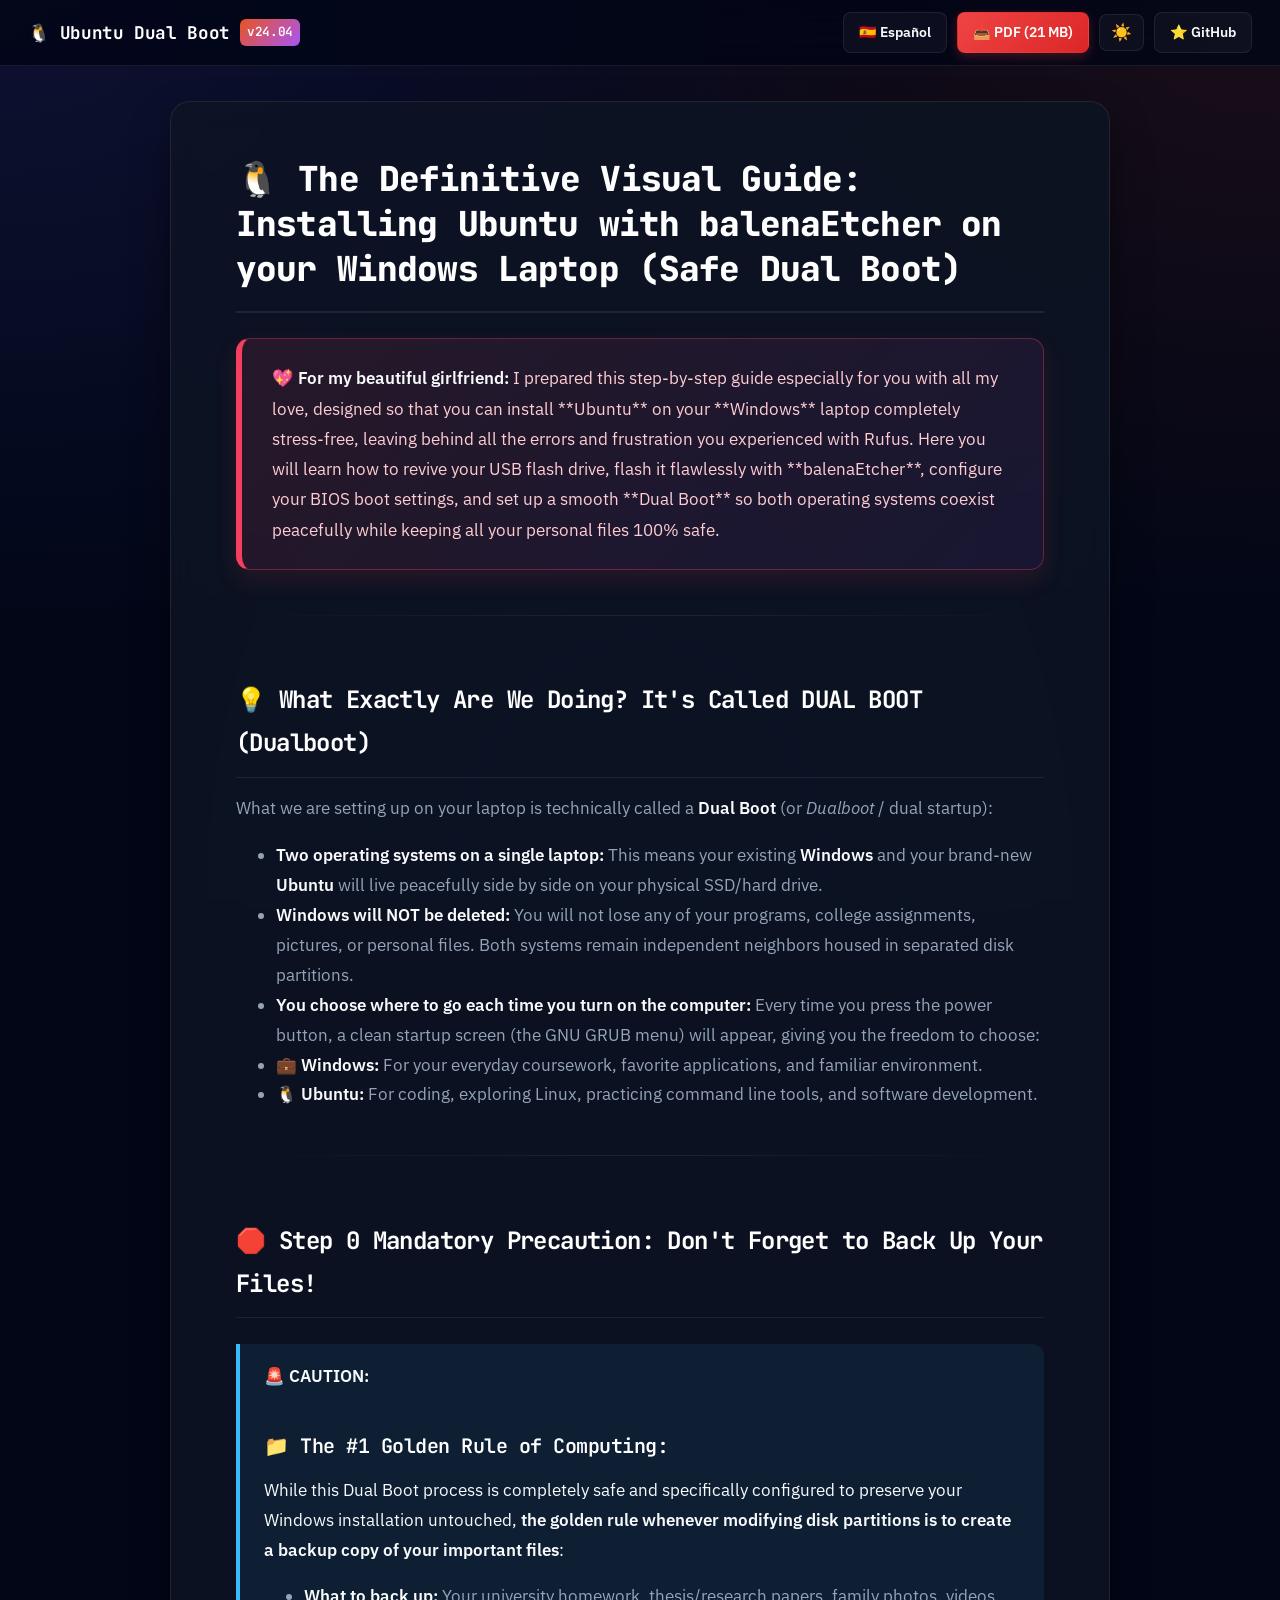
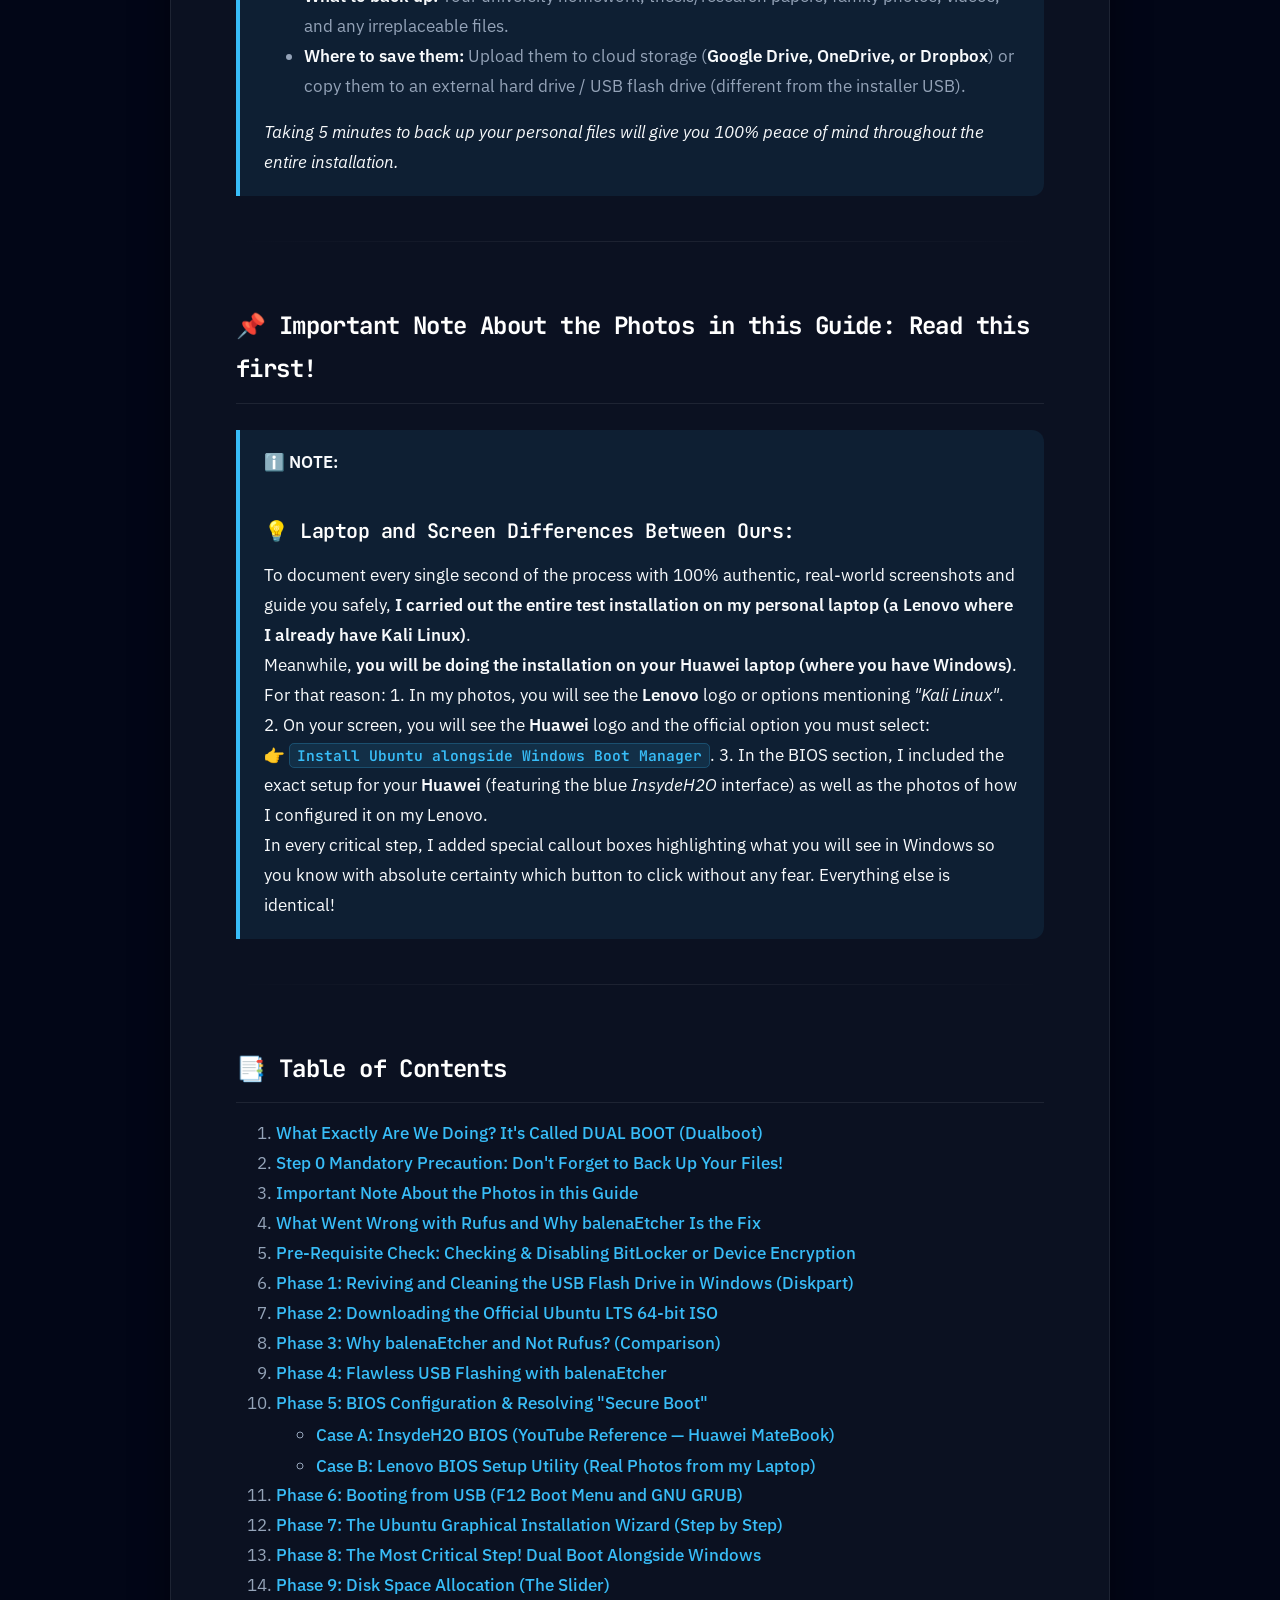
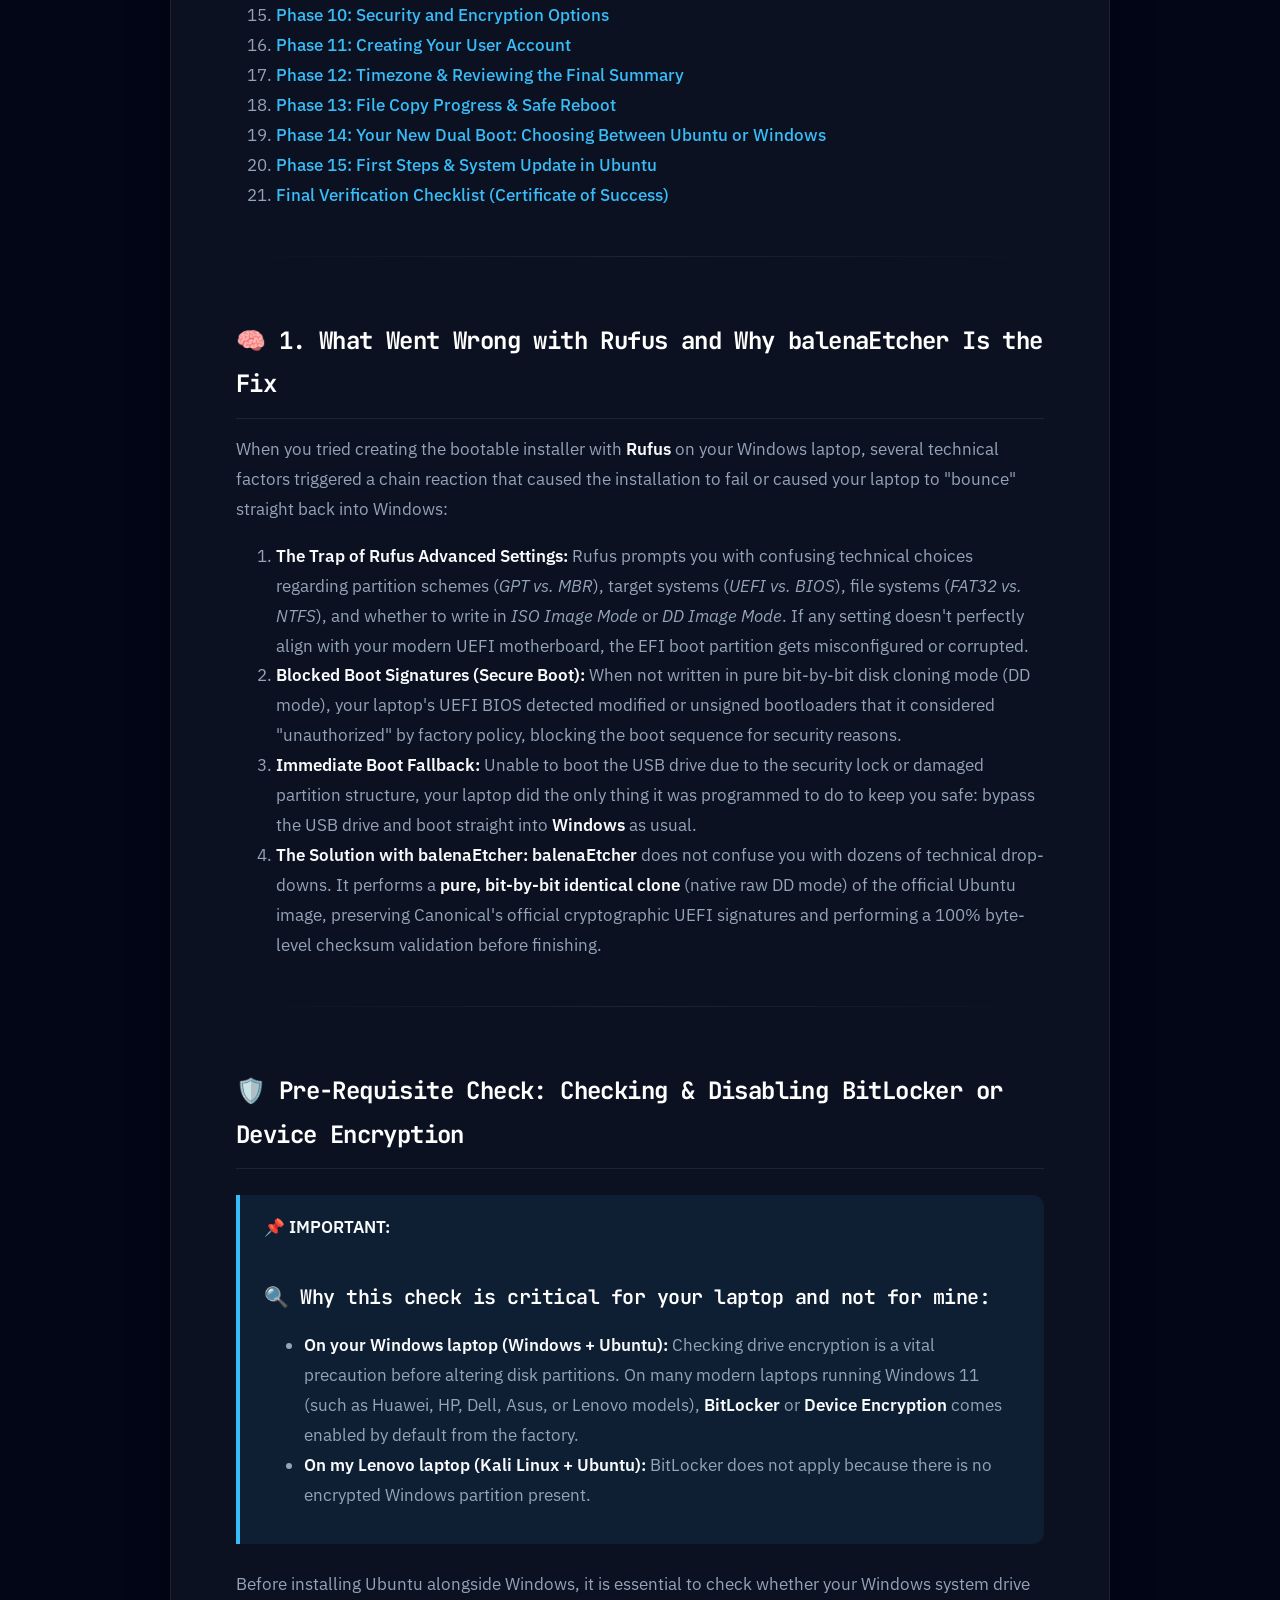
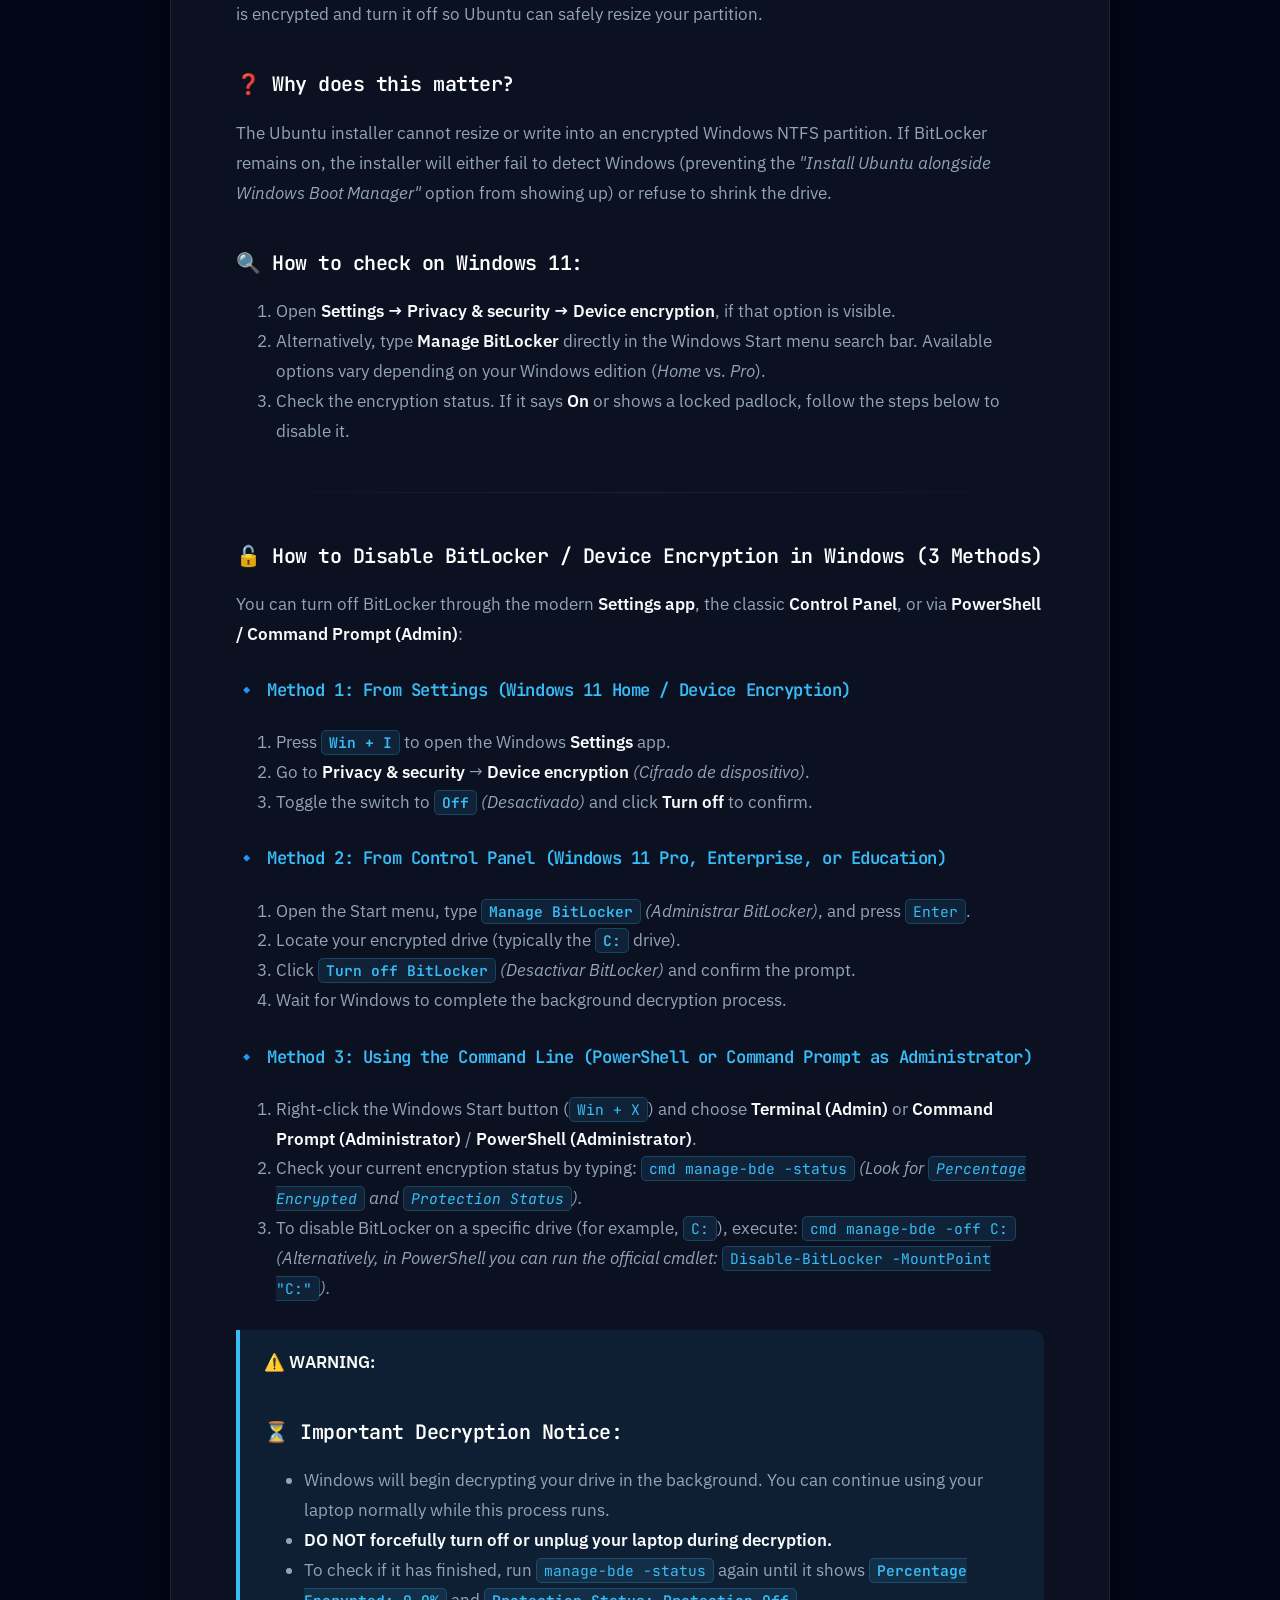
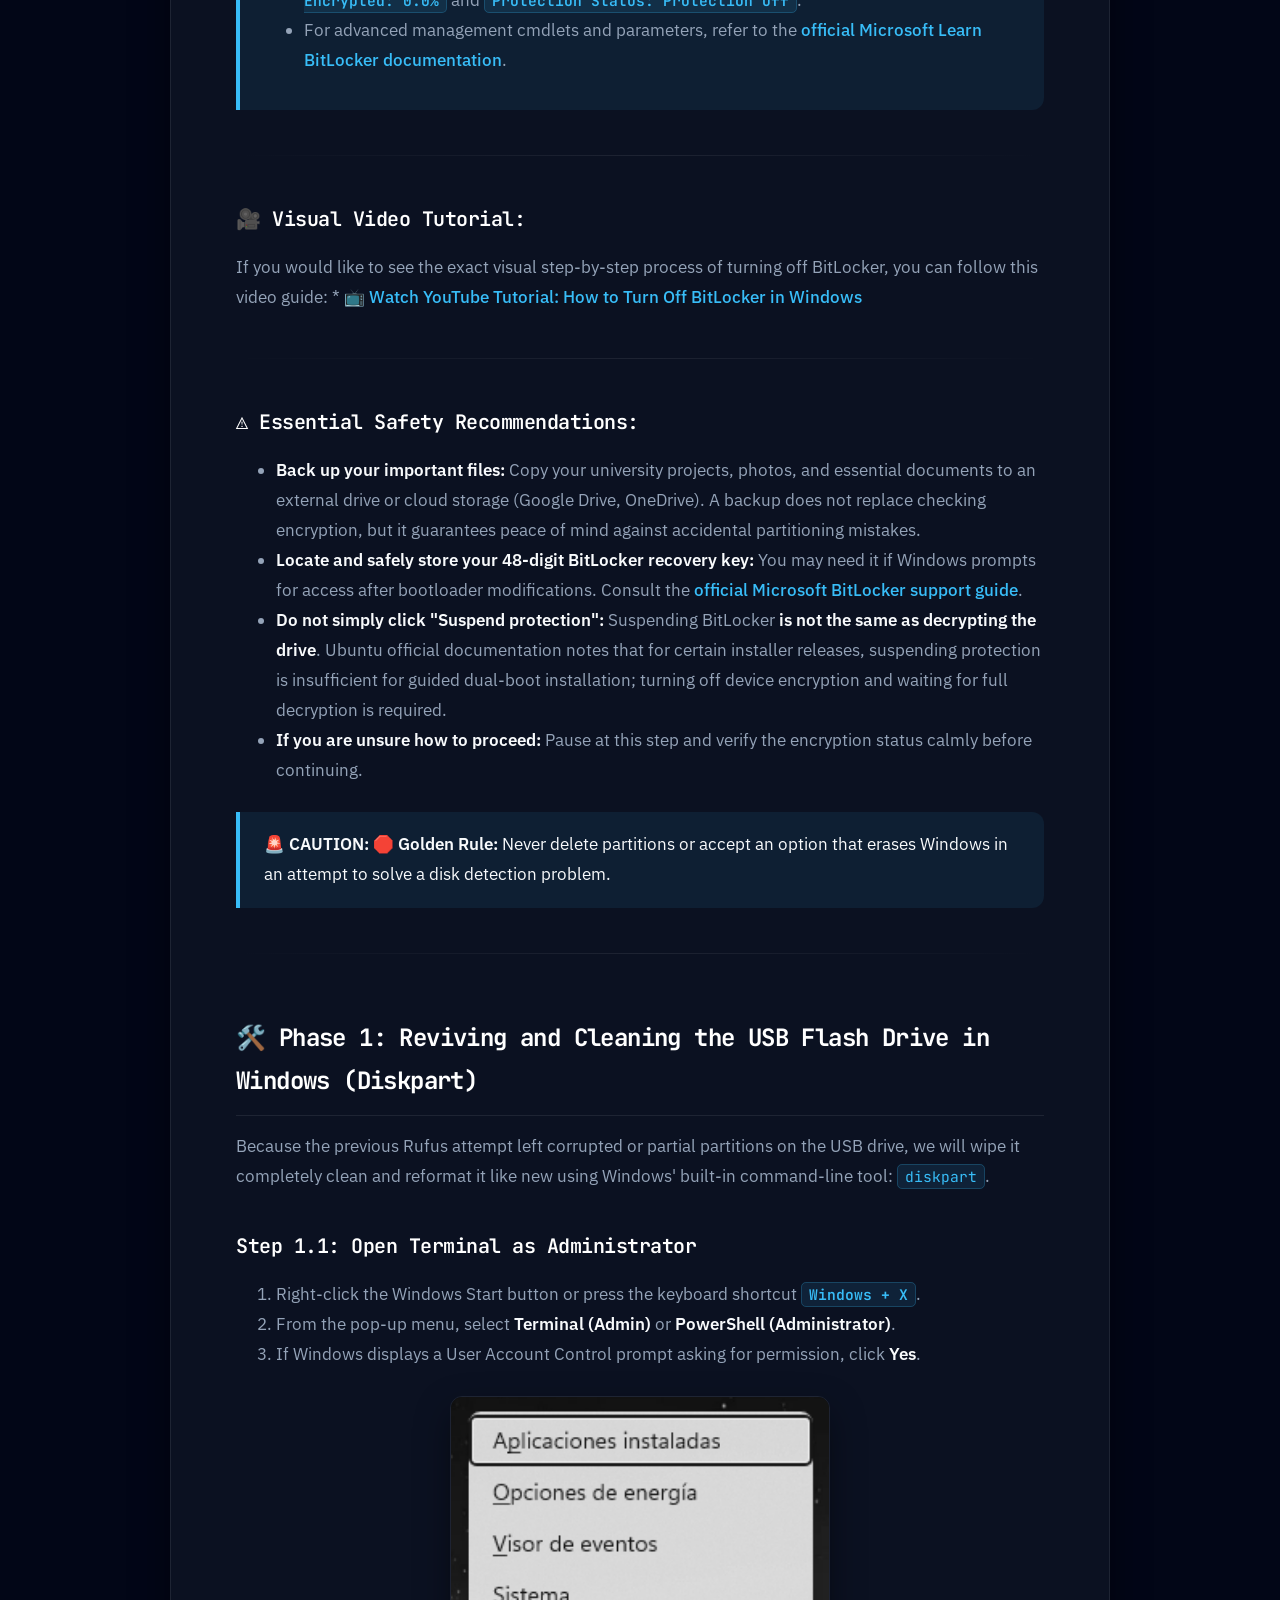
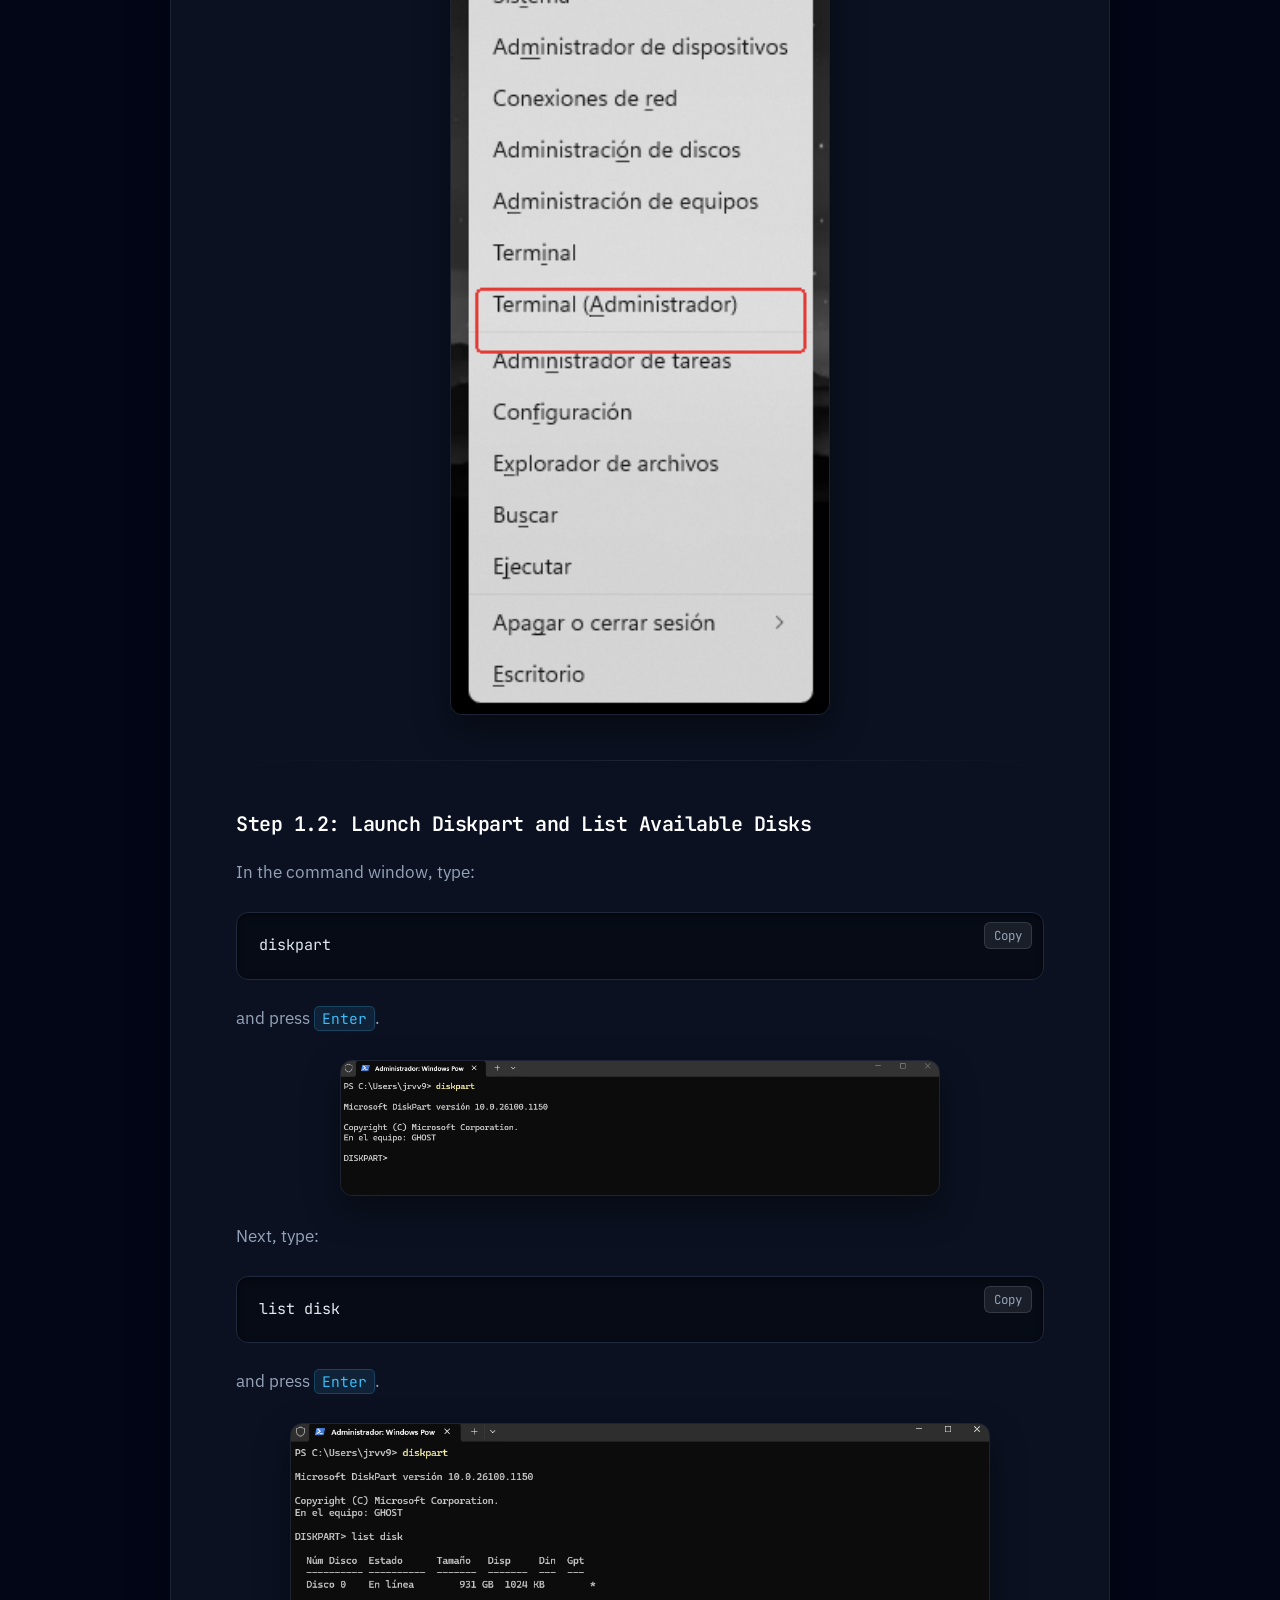
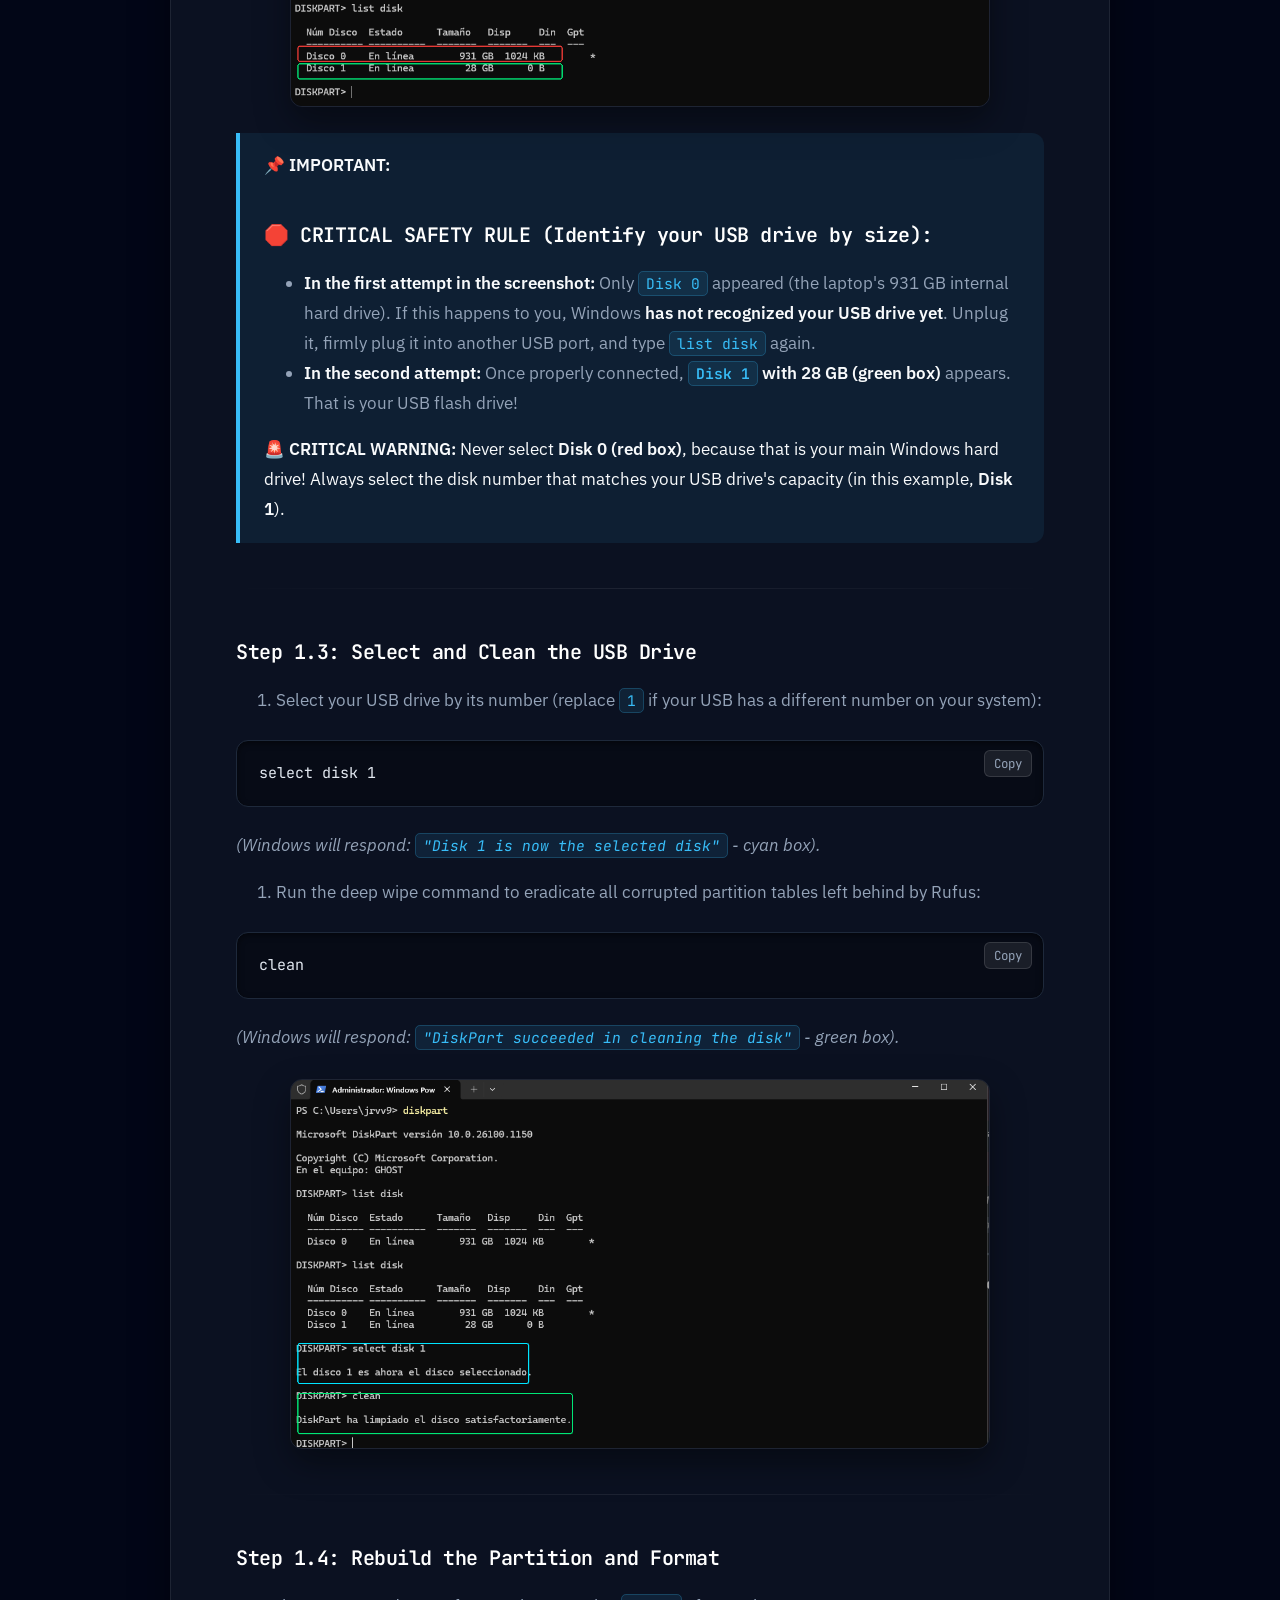
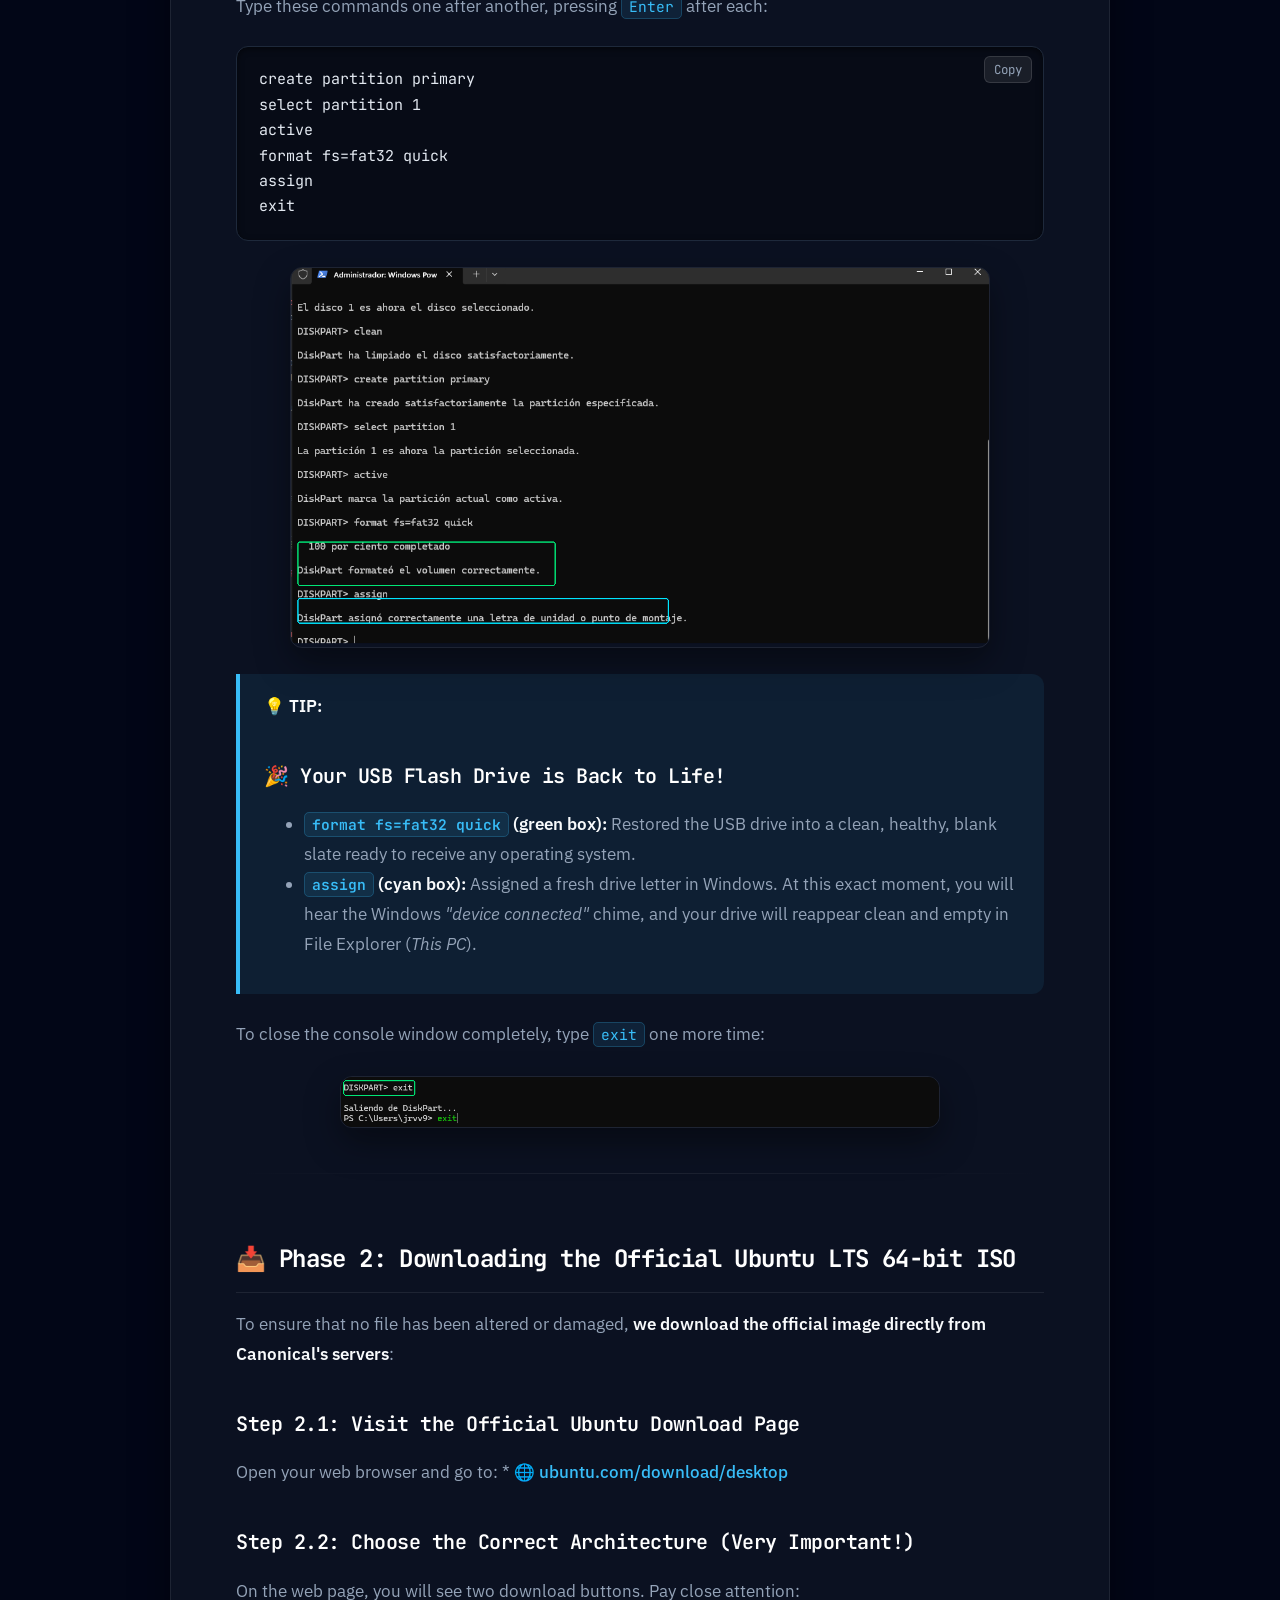
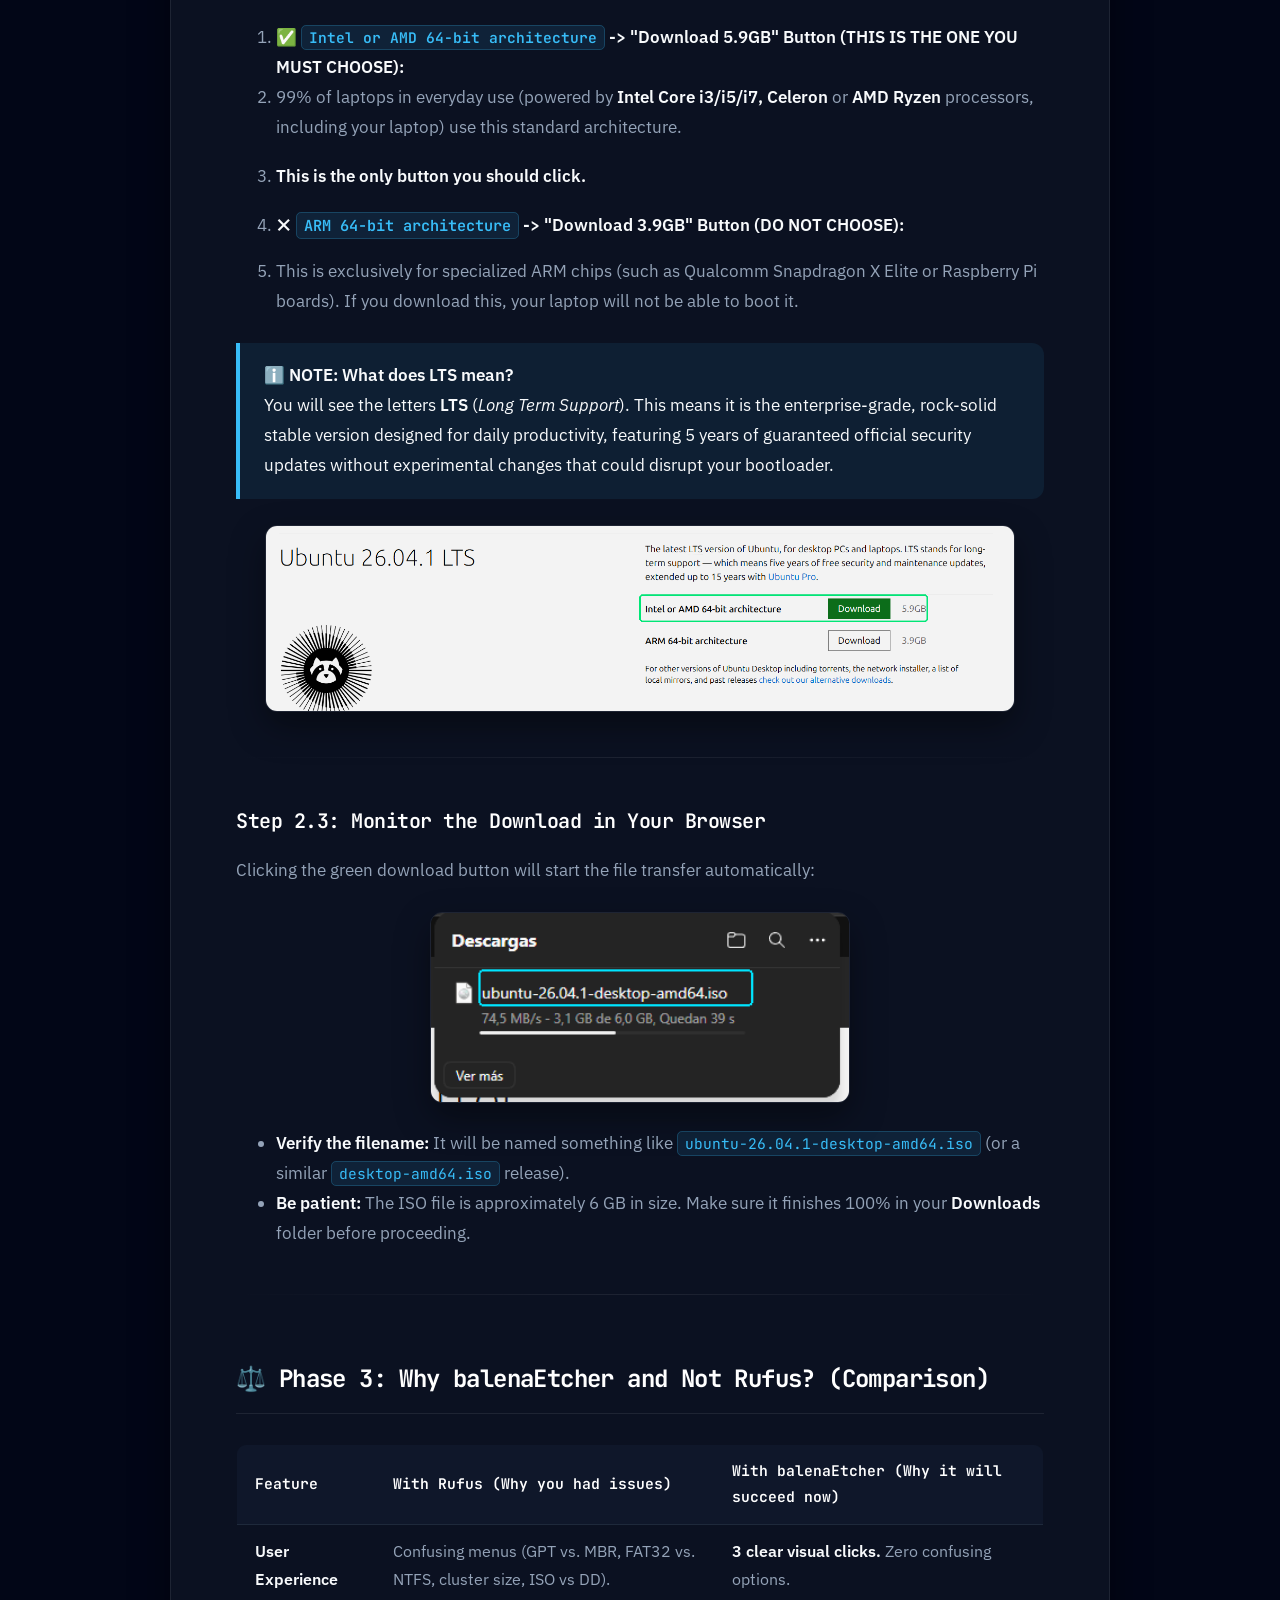
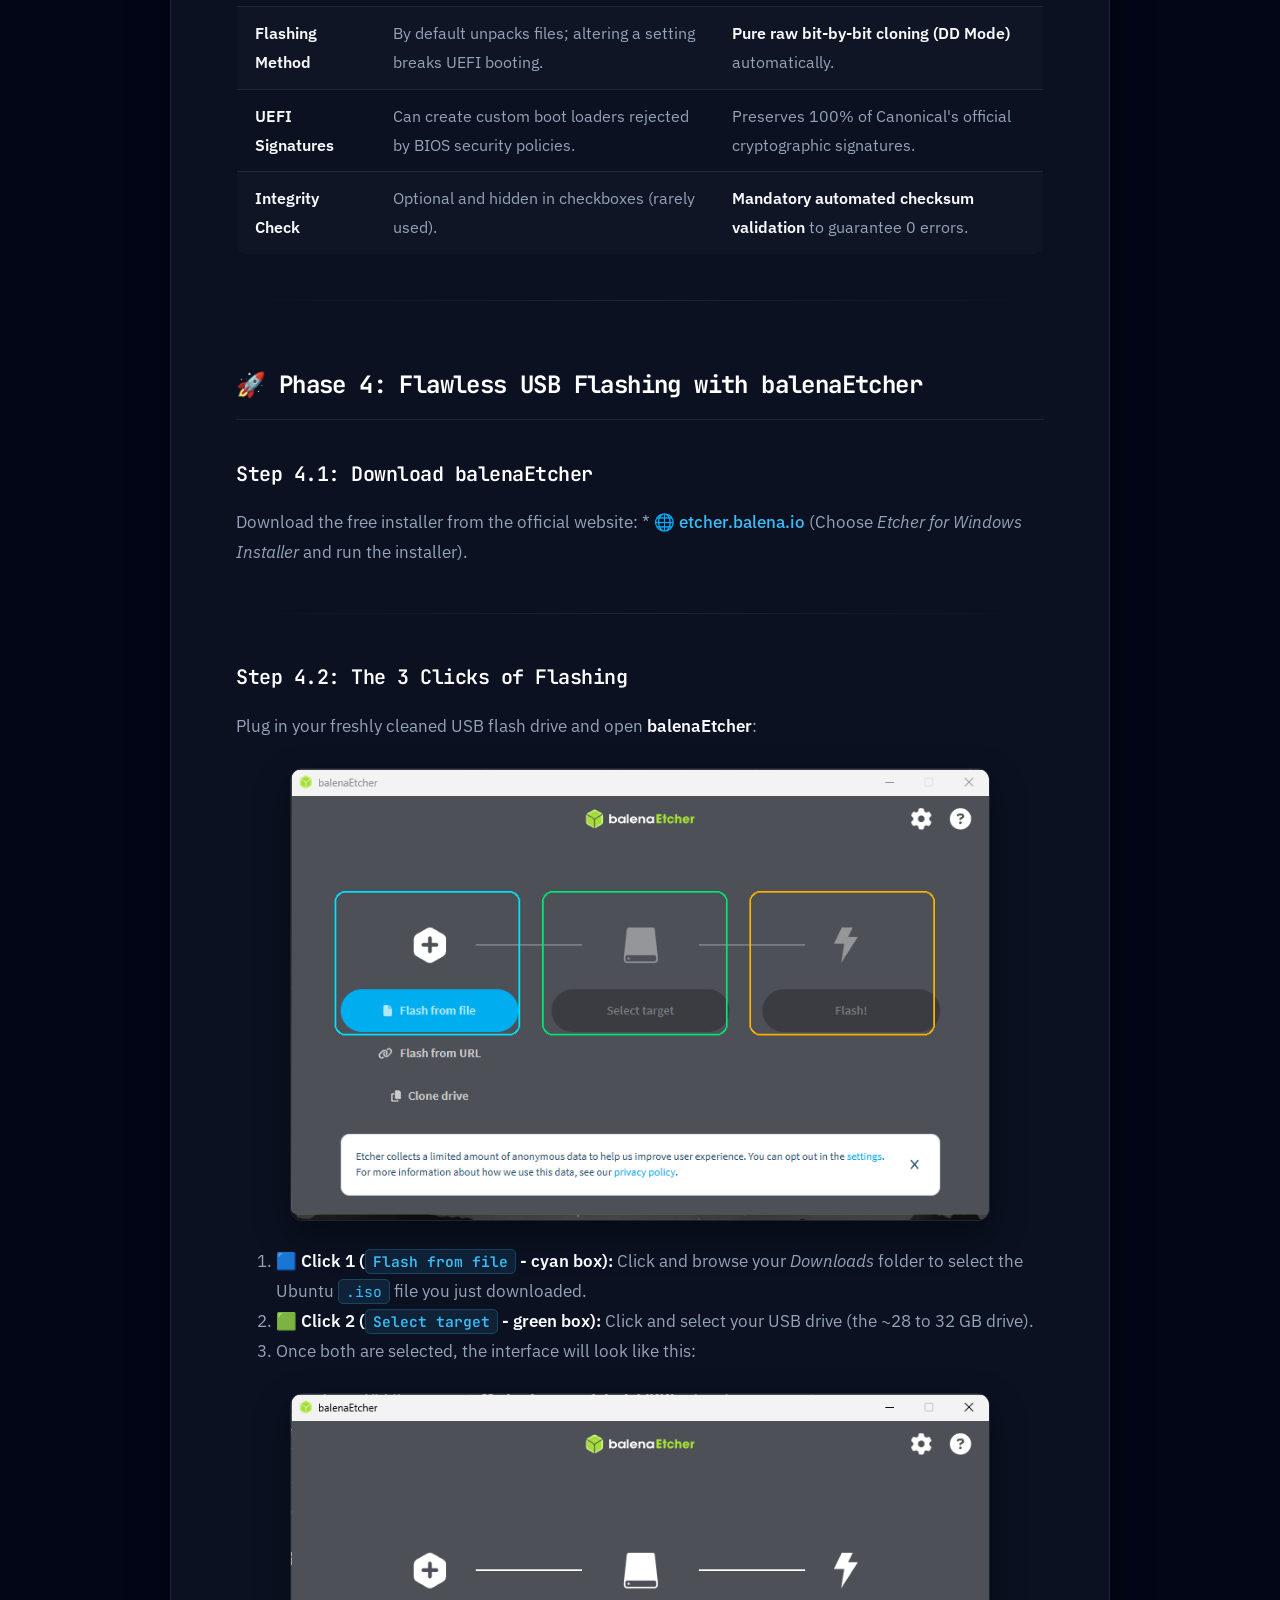
==== index.html @ 2996db61 "feat(ui): apply UI/UX Pro Max design system with Obsidian dark mode, copy code buttons, and scroll p" ====
<!DOCTYPE html>
<html lang="en" data-theme="dark">
<head>
<meta charset="UTF-8">
<meta name="viewport" content="width=device-width, initial-scale=1.0">
<title>Ubuntu Dual Boot Visual Guide - For Charlotte</title>
<link rel="icon" href="data:image/svg+xml,<svg xmlns=%22http://www.w3.org/2000/svg%22 viewBox=%220 0 100 100%22><text y=%22.9em%22 font-size=%2290%22>🐧</text></svg>">

<style>
  @import url('https://fonts.googleapis.com/css2?family=IBM+Plex+Sans:ital,wght@0,300;0,400;0,500;0,600;0,700;1,400&family=JetBrains+Mono:wght@400;500;600;700&display=swap');

  :root {
    --bg-base: #020617;
    --bg-mesh: radial-gradient(at 0% 0%, rgba(99, 102, 241, 0.12) 0px, transparent 50%),
               radial-gradient(at 100% 0%, rgba(233, 84, 32, 0.1) 0px, transparent 50%),
               radial-gradient(at 50% 100%, rgba(14, 165, 233, 0.08) 0px, transparent 50%);
    --card-surface: rgba(14, 20, 36, 0.85);
    --card-border: rgba(255, 255, 255, 0.08);
    --card-hover-border: rgba(99, 102, 241, 0.3);
    
    --text-main: #f8fafc;
    --text-muted: #94a3b8;
    --text-subtle: #64748b;
    --heading-main: #ffffff;
    
    --brand-ubuntu: #e95420;
    --brand-indigo: #6366f1;
    --brand-cyan: #38bdf8;
    --brand-emerald: #22c55e;
    --brand-rose: #f43f5e;
    --brand-amber: #f59e0b;
    
    --navbar-bg: rgba(2, 6, 23, 0.82);
    --navbar-border: rgba(255, 255, 255, 0.08);
    
    --code-inline-bg: rgba(56, 189, 248, 0.1);
    --code-inline-text: #38bdf8;
    --code-inline-border: rgba(56, 189, 248, 0.22);
    
    --pre-bg: #070b16;
    --pre-border: #1e293b;
    
    --table-head: #0f172a;
    --table-border: #1e293b;
    --table-zebra: rgba(255, 255, 255, 0.015);
    
    --callout-note: rgba(56, 189, 248, 0.08);
    --callout-note-border: #38bdf8;
    --callout-tip: rgba(34, 197, 94, 0.08);
    --callout-tip-border: #22c55e;
    --callout-warn: rgba(245, 158, 11, 0.08);
    --callout-warn-border: #f59e0b;
    --callout-danger: rgba(239, 68, 68, 0.09);
    --callout-danger-border: #ef4444;
    
    --love-bg: linear-gradient(135deg, rgba(244, 63, 94, 0.12), rgba(168, 85, 247, 0.08));
    --love-border: rgba(244, 63, 94, 0.35);
    --love-text: #fecdd3;
    
    --shadow-glass: 0 20px 45px -10px rgba(0, 0, 0, 0.7);
  }

  [data-theme="light"] {
    --bg-base: #f8fafc;
    --bg-mesh: radial-gradient(at 0% 0%, rgba(99, 102, 241, 0.08) 0px, transparent 50%),
               radial-gradient(at 100% 0%, rgba(233, 84, 32, 0.06) 0px, transparent 50%);
    --card-surface: rgba(255, 255, 255, 0.95);
    --card-border: #e2e8f0;
    --card-hover-border: #cbd5e1;
    
    --text-main: #0f172a;
    --text-muted: #475569;
    --text-subtle: #64748b;
    --heading-main: #0f172a;
    
    --navbar-bg: rgba(255, 255, 255, 0.88);
    --navbar-border: #e2e8f0;
    
    --code-inline-bg: #f1f5f9;
    --code-inline-text: #0284c7;
    --code-inline-border: #cbd5e1;
    
    --pre-bg: #0f172a;
    --pre-border: #334155;
    
    --table-head: #f1f5f9;
    --table-border: #cbd5e1;
    --table-zebra: #f8fafc;
    
    --callout-note: #eff6ff;
    --callout-note-border: #3b82f6;
    --callout-tip: #ecfdf5;
    --callout-tip-border: #10b981;
    --callout-warn: #fffbeb;
    --callout-warn-border: #f59e0b;
    --callout-danger: #fef2f2;
    --callout-danger-border: #ef4444;
    
    --love-bg: linear-gradient(135deg, #fff1f2, #fdf4ff);
    --love-border: #f43f5e;
    --love-text: #9f1239;
    
    --shadow-glass: 0 10px 30px -5px rgba(0, 0, 0, 0.06);
  }

  * { box-sizing: border-box; }
  
  html {
    scroll-behavior: smooth;
  }

  body {
    font-family: 'IBM Plex Sans', -apple-system, BlinkMacSystemFont, 'Segoe UI', Roboto, sans-serif;
    line-height: 1.8;
    color: var(--text-main);
    background-color: var(--bg-base);
    background-image: var(--bg-mesh);
    background-attachment: fixed;
    margin: 0;
    padding: 0;
    -webkit-font-smoothing: antialiased;
    transition: background-color 0.25s ease, color 0.25s ease;
  }

  /* Scroll Progress Bar */
  #progress-bar {
    position: fixed;
    top: 0;
    left: 0;
    height: 3px;
    width: 0%;
    background: linear-gradient(90deg, #e95420, #6366f1, #38bdf8);
    z-index: 10000;
    transition: width 0.1s ease;
  }

  /* Header & Navbar */
  .navbar {
    position: sticky;
    top: 0;
    z-index: 1000;
    background: var(--navbar-bg);
    backdrop-filter: blur(20px);
    -webkit-backdrop-filter: blur(20px);
    border-bottom: 1px solid var(--navbar-border);
    padding: 12px 28px;
    display: flex;
    justify-content: space-between;
    align-items: center;
  }

  .nav-brand {
    font-family: 'JetBrains Mono', monospace;
    font-weight: 700;
    font-size: 1.1em;
    color: var(--heading-main);
    display: flex;
    align-items: center;
    gap: 10px;
    text-decoration: none;
    letter-spacing: -0.02em;
  }
  
  .brand-badge {
    background: linear-gradient(135deg, #e95420, #a855f7);
    color: white;
    font-size: 0.72em;
    padding: 2px 7px;
    border-radius: 6px;
    font-weight: 600;
  }

  .nav-actions {
    display: flex;
    gap: 10px;
    align-items: center;
  }

  .btn {
    display: inline-flex;
    align-items: center;
    gap: 7px;
    padding: 7px 15px;
    border-radius: 8px;
    font-size: 0.88em;
    font-weight: 600;
    text-decoration: none;
    cursor: pointer;
    border: 1px solid transparent;
    transition: all 0.2s cubic-bezier(0.4, 0, 0.2, 1);
  }
  
  .btn-outline {
    background: rgba(255, 255, 255, 0.04);
    color: var(--text-main) !important;
    border-color: var(--card-border);
  }
  .btn-outline:hover {
    background: rgba(255, 255, 255, 0.08);
    border-color: var(--brand-indigo);
    transform: translateY(-1px);
  }

  .btn-pdf {
    background: linear-gradient(135deg, #ef4444, #dc2626);
    color: #ffffff !important;
    box-shadow: 0 4px 12px rgba(239, 68, 68, 0.25);
  }
  .btn-pdf:hover {
    background: linear-gradient(135deg, #dc2626, #b91c1c);
    box-shadow: 0 6px 16px rgba(239, 68, 68, 0.35);
    transform: translateY(-1px);
  }

  .btn-theme {
    background: rgba(255, 255, 255, 0.04);
    color: var(--text-main);
    border-color: var(--card-border);
    padding: 7px 11px;
    font-size: 1.05em;
  }
  .btn-theme:hover {
    background: rgba(255, 255, 255, 0.1);
  }

  /* Container */
  .container {
    max-width: 980px;
    margin: 35px auto 80px auto;
    padding: 0 20px;
  }

  .guide-card {
    background: var(--card-surface);
    backdrop-filter: blur(14px);
    -webkit-backdrop-filter: blur(14px);
    border-radius: 20px;
    padding: 55px 65px;
    border: 1px solid var(--card-border);
    box-shadow: var(--shadow-glass);
    transition: border-color 0.25s ease;
  }

  /* Headings with JetBrains Mono */
  h1, h2, h3, h4 {
    color: var(--heading-main);
    font-family: 'JetBrains Mono', monospace;
    letter-spacing: -0.025em;
  }

  h1 {
    font-size: 2.15em;
    font-weight: 800;
    line-height: 1.3;
    margin-top: 0;
    margin-bottom: 25px;
    padding-bottom: 20px;
    border-bottom: 2px solid var(--card-border);
  }

  h2 {
    font-size: 1.5em;
    font-weight: 700;
    margin-top: 2.6em;
    margin-bottom: 16px;
    padding-bottom: 12px;
    border-bottom: 1px solid var(--card-border);
  }

  h3 {
    font-size: 1.25em;
    font-weight: 600;
    margin-top: 1.8em;
    margin-bottom: 12px;
  }

  h4 {
    font-size: 1.08em;
    font-weight: 600;
    color: var(--brand-cyan);
    margin-top: 1.4em;
  }

  p, li {
    font-size: 1.04em;
    color: var(--text-muted);
    line-height: 1.8;
  }

  strong {
    color: var(--text-main);
    font-weight: 600;
  }

  a {
    color: var(--brand-cyan);
    text-decoration: none;
    font-weight: 500;
    transition: color 0.15s ease;
  }
  a:hover {
    color: #7dd3fc;
    text-decoration: underline;
  }

  /* Romantic Love Card for Charlotte */
  .love-card {
    background: var(--love-bg);
    border: 1px solid var(--love-border);
    border-left: 6px solid #f43f5e;
    border-radius: 14px;
    padding: 24px 30px;
    margin: 25px 0 35px 0;
    box-shadow: 0 10px 25px rgba(244, 63, 94, 0.12);
  }
  .love-card p {
    color: var(--love-text) !important;
    font-size: 1.08em;
    margin: 0;
    line-height: 1.75;
  }

  /* Callouts */
  blockquote {
    margin: 26px 0;
    padding: 18px 24px;
    border-radius: 0 12px 12px 0;
    background: var(--callout-note);
    border-left: 4px solid var(--callout-note-border);
    color: var(--text-main);
  }
  blockquote p { margin: 0; color: var(--text-main); }

  /* Images with Swiss Precision */
  img {
    max-width: 100%;
    height: auto;
    border-radius: 12px;
    box-shadow: 0 14px 35px rgba(0, 0, 0, 0.4);
    margin: 26px auto;
    display: block;
    border: 1px solid var(--card-border);
    transition: transform 0.25s ease, box-shadow 0.25s ease;
  }
  img:hover {
    transform: scale(1.015);
    box-shadow: 0 20px 45px rgba(0, 0, 0, 0.55);
  }

  /* Code Blocks with Copy Buttons */
  code {
    font-family: 'JetBrains Mono', monospace;
    background: var(--code-inline-bg);
    color: var(--code-inline-text);
    border: 1px solid var(--code-inline-border);
    padding: 2px 7px;
    border-radius: 5px;
    font-size: 0.88em;
  }

  .code-container {
    position: relative;
    margin: 24px 0;
  }

  pre {
    background: var(--pre-bg);
    border: 1px solid var(--pre-border);
    padding: 20px 22px;
    border-radius: 12px;
    overflow-x: auto;
    margin: 0;
    box-shadow: inset 0 2px 6px rgba(0,0,0,0.5);
  }
  pre code {
    background: transparent;
    border: none;
    color: #e2e8f0;
    padding: 0;
    font-size: 0.94em;
    line-height: 1.65;
  }

  .copy-btn {
    position: absolute;
    top: 10px;
    right: 12px;
    background: rgba(255, 255, 255, 0.08);
    border: 1px solid rgba(255, 255, 255, 0.12);
    color: #94a3b8;
    border-radius: 6px;
    padding: 4px 9px;
    font-size: 0.78em;
    font-family: 'JetBrains Mono', monospace;
    cursor: pointer;
    transition: all 0.2s ease;
  }
  .copy-btn:hover {
    background: rgba(255, 255, 255, 0.18);
    color: #ffffff;
  }

  /* Tables */
  table {
    width: 100%;
    border-collapse: collapse;
    margin: 30px 0;
    border-radius: 10px;
    overflow: hidden;
    border: 1px solid var(--table-border);
  }
  th {
    background: var(--table-head);
    color: var(--heading-main);
    font-family: 'JetBrains Mono', monospace;
    font-size: 0.92em;
    font-weight: 600;
    padding: 13px 18px;
    text-align: left;
    border-bottom: 1px solid var(--table-border);
  }
  td {
    padding: 12px 18px;
    border-bottom: 1px solid var(--table-border);
    color: var(--text-muted);
  }
  tr:nth-child(even) { background: var(--table-zebra); }
  tr:hover { background: rgba(255, 255, 255, 0.03); }

  /* Dividers */
  hr {
    border: 0;
    height: 1px;
    background: linear-gradient(90deg, transparent, var(--card-border), transparent);
    margin: 45px 0;
  }

  /* Back to Top Floating Button */
  #back-to-top {
    position: fixed;
    bottom: 28px;
    right: 28px;
    width: 44px;
    height: 44px;
    border-radius: 50%;
    background: var(--card-surface);
    border: 1px solid var(--card-border);
    color: var(--text-main);
    display: flex;
    align-items: center;
    justify-content: center;
    cursor: pointer;
    opacity: 0;
    visibility: hidden;
    transition: all 0.25s ease;
    box-shadow: 0 6px 20px rgba(0,0,0,0.3);
    z-index: 999;
  }
  #back-to-top.visible {
    opacity: 1;
    visibility: visible;
  }
  #back-to-top:hover {
    background: var(--brand-indigo);
    color: #ffffff;
    transform: translateY(-2px);
  }

  /* Footer */
  footer {
    text-align: center;
    padding: 40px 20px;
    color: var(--text-subtle);
    font-size: 0.9em;
    font-family: 'JetBrains Mono', monospace;
    border-top: 1px solid var(--navbar-border);
  }

  @media (max-width: 768px) {
    .guide-card { padding: 30px 20px; border-radius: 14px; }
    .navbar { flex-direction: column; gap: 12px; padding: 14px 18px; }
    .nav-actions { width: 100%; justify-content: space-between; flex-wrap: wrap; }
    h1 { font-size: 1.75em; }
    h2 { font-size: 1.35em; }
  }
</style>

<script>
  // Theme Toggle with LocalStorage
  function toggleTheme() {
    const currentTheme = document.documentElement.getAttribute('data-theme') || 'dark';
    const newTheme = currentTheme === 'dark' ? 'light' : 'dark';
    document.documentElement.setAttribute('data-theme', newTheme);
    localStorage.setItem('theme', newTheme);
    updateThemeIcon(newTheme);
  }

  function updateThemeIcon(theme) {
    const btn = document.getElementById('theme-toggle-btn');
    if (btn) {
      btn.innerHTML = theme === 'dark' ? '☀️' : '🌙';
      btn.title = theme === 'dark' ? 'Switch to Light Mode' : 'Switch to Dark Mode';
    }
  }

  // Scroll Progress and Back-To-Top
  window.addEventListener('scroll', () => {
    const winScroll = document.body.scrollTop || document.documentElement.scrollTop;
    const height = document.documentElement.scrollHeight - document.documentElement.clientHeight;
    const scrolled = (winScroll / height) * 100;
    document.getElementById('progress-bar').style.width = scrolled + '%';

    const topBtn = document.getElementById('back-to-top');
    if (winScroll > 400) {
      topBtn.classList.add('visible');
    } else {
      topBtn.classList.remove('visible');
    }
  });

  function scrollToTop() {
    window.scrollTo({ top: 0, behavior: 'smooth' });
  }

  // Add Copy Code Buttons dynamically to all pre tags
  document.addEventListener('DOMContentLoaded', () => {
    const saved = localStorage.getItem('theme') || 'dark';
    document.documentElement.setAttribute('data-theme', saved);
    updateThemeIcon(saved);

    document.querySelectorAll('pre').forEach((pre) => {
      const container = document.createElement('div');
      container.className = 'code-container';
      pre.parentNode.insertBefore(container, pre);
      container.appendChild(pre);

      const copyBtn = document.createElement('button');
      copyBtn.className = 'copy-btn';
      copyBtn.innerText = 'Copy';
      copyBtn.onclick = () => {
        const codeText = pre.querySelector('code') ? pre.querySelector('code').innerText : pre.innerText;
        navigator.clipboard.writeText(codeText).then(() => {
          copyBtn.innerText = 'Copied!';
          copyBtn.style.color = '#22c55e';
          setTimeout(() => {
            copyBtn.innerText = 'Copy';
            copyBtn.style.color = '';
          }, 2000);
        });
      };
      container.appendChild(copyBtn);
    });
  });
</script>

</head>
<body>

        <div id="progress-bar"></div>
        <header class="navbar">
          <a href="index.html" class="nav-brand">
            🐧 <span>Ubuntu Dual Boot</span> <span class="brand-badge">v24.04</span>
          </a>
          <div class="nav-actions">
            <a href="es.html" class="btn btn-outline">🇪🇸 Español</a>
            <a href="ubuntu_dualboot_guide_for_charlotte.pdf" download class="btn btn-pdf">📥 PDF (21 MB)</a>
            <button id="theme-toggle-btn" class="btn btn-theme" onclick="toggleTheme()" title="Toggle Dark/Light Mode">☀️</button>
            <a href="https://github.com/MiniLux0/ubuntu-dualboot-guide" target="_blank" class="btn btn-outline">⭐ GitHub</a>
          </div>
        </header>
        
<div class="container">
  <main class="guide-card">
    <h1 id="the-definitive-visual-guide-installing-ubuntu-with-balenaetcher-on-your-windows-laptop-safe-dual-boot">🐧 The Definitive Visual Guide: Installing Ubuntu with balenaEtcher on your Windows Laptop (Safe Dual Boot)</h1>
<div class="love-card"><p>💖 <strong>For my beautiful girlfriend:</strong> I prepared this step-by-step guide especially for you with all my love, designed so that you can install **Ubuntu** on your **Windows** laptop completely stress-free, leaving behind all the errors and frustration you experienced with Rufus. Here you will learn how to revive your USB flash drive, flash it flawlessly with **balenaEtcher**, configure your BIOS boot settings, and set up a smooth **Dual Boot** so both operating systems coexist peacefully while keeping all your personal files 100% safe.</p></div>

<hr />
<h2 id="what-exactly-are-we-doing-its-called-dual-boot-dualboot">💡 What Exactly Are We Doing? It's Called DUAL BOOT (Dualboot)</h2>
<p>What we are setting up on your laptop is technically called a <strong>Dual Boot</strong> (or <em>Dualboot</em> / dual startup):</p>
<ul>
<li><strong>Two operating systems on a single laptop:</strong> This means your existing <strong>Windows</strong> and your brand-new <strong>Ubuntu</strong> will live peacefully side by side on your physical SSD/hard drive.</li>
<li><strong>Windows will NOT be deleted:</strong> You will not lose any of your programs, college assignments, pictures, or personal files. Both systems remain independent neighbors housed in separated disk partitions.</li>
<li><strong>You choose where to go each time you turn on the computer:</strong> Every time you press the power button, a clean startup screen (the GNU GRUB menu) will appear, giving you the freedom to choose:</li>
<li>💼 <strong>Windows:</strong> For your everyday coursework, favorite applications, and familiar environment.</li>
<li>🐧 <strong>Ubuntu:</strong> For coding, exploring Linux, practicing command line tools, and software development.</li>
</ul>
<hr />
<h2 id="step-0-mandatory-precaution-dont-forget-to-back-up-your-files">🛑 Step 0 Mandatory Precaution: Don't Forget to Back Up Your Files!</h2>
<blockquote>
<p>🚨 <strong>CAUTION:</strong></p>
<h3 id="the-1-golden-rule-of-computing">📁 The #1 Golden Rule of Computing:</h3>
<p>While this Dual Boot process is completely safe and specifically configured to preserve your Windows installation untouched, <strong>the golden rule whenever modifying disk partitions is to create a backup copy of your important files</strong>:</p>
<ul>
<li><strong>What to back up:</strong> Your university homework, thesis/research papers, family photos, videos, and any irreplaceable files.</li>
<li><strong>Where to save them:</strong> Upload them to cloud storage (<strong>Google Drive, OneDrive, or Dropbox</strong>) or copy them to an external hard drive / USB flash drive (different from the installer USB).</li>
</ul>
<p><em>Taking 5 minutes to back up your personal files will give you 100% peace of mind throughout the entire installation.</em></p>
</blockquote>
<hr />
<h2 id="important-note-about-the-photos-in-this-guide-read-this-first">📌 Important Note About the Photos in this Guide: Read this first!</h2>
<blockquote>
<p>ℹ️ <strong>NOTE:</strong></p>
<h3 id="laptop-and-screen-differences-between-ours">💡 Laptop and Screen Differences Between Ours:</h3>
<p>To document every single second of the process with 100% authentic, real-world screenshots and guide you safely, <strong>I carried out the entire test installation on my personal laptop (a Lenovo where I already have Kali Linux)</strong>.</p>
<p>Meanwhile, <strong>you will be doing the installation on your Huawei laptop (where you have Windows)</strong>.</p>
<p>For that reason:
1. In my photos, you will see the <strong>Lenovo</strong> logo or options mentioning <em>"Kali Linux"</em>.
2. On your screen, you will see the <strong>Huawei</strong> logo and the official option you must select:<br />
   👉 <strong><code>Install Ubuntu alongside Windows Boot Manager</code></strong>.
3. In the BIOS section, I included the exact setup for your <strong>Huawei</strong> (featuring the blue <em>InsydeH2O</em> interface) as well as the photos of how I configured it on my Lenovo.</p>
<p>In every critical step, I added special callout boxes highlighting what you will see in Windows so you know with absolute certainty which button to click without any fear. Everything else is identical!</p>
</blockquote>
<hr />
<h2 id="table-of-contents">📑 Table of Contents</h2>
<ol>
<li><a href="#-what-exactly-are-we-doing-its-called-dual-boot-dualboot">What Exactly Are We Doing? It's Called DUAL BOOT (Dualboot)</a></li>
<li><a href="#-step-0-mandatory-precaution-dont-forget-to-back-up-your-files">Step 0 Mandatory Precaution: Don't Forget to Back Up Your Files!</a></li>
<li><a href="#-important-note-about-the-photos-in-this-guide-read-this-first">Important Note About the Photos in this Guide</a></li>
<li><a href="#-1-what-went-wrong-with-rufus-and-why-balenaetcher-is-the-fix">What Went Wrong with Rufus and Why balenaEtcher Is the Fix</a></li>
<li><a href="#-pre-requisite-check-checking--disabling-bitlocker-or-device-encryption">Pre-Requisite Check: Checking &amp; Disabling BitLocker or Device Encryption</a></li>
<li><a href="#-phase-1-reviving-and-cleaning-the-usb-flash-drive-in-windows-diskpart">Phase 1: Reviving and Cleaning the USB Flash Drive in Windows (Diskpart)</a></li>
<li><a href="#-phase-2-downloading-the-official-ubuntu-lts-64-bit-iso">Phase 2: Downloading the Official Ubuntu LTS 64-bit ISO</a></li>
<li><a href="#-phase-3-why-balenaetcher-and-not-rufus-comparison">Phase 3: Why balenaEtcher and Not Rufus? (Comparison)</a></li>
<li><a href="#-phase-4-flawless-usb-flashing-with-balenaetcher">Phase 4: Flawless USB Flashing with balenaEtcher</a></li>
<li><a href="#-phase-5-bios-configuration--resolving-secure-boot">Phase 5: BIOS Configuration &amp; Resolving "Secure Boot"</a><ul>
<li><a href="#-case-a-insydeh2o-bios-insydeh2o-setup-utility--youtube-reference-example-for-huawei-matebook">Case A: InsydeH2O BIOS (YouTube Reference — Huawei MateBook)</a></li>
<li><a href="#-case-b-lenovo-bios-lenovo-setup-utility--real-photos-from-my-laptop">Case B: Lenovo BIOS Setup Utility (Real Photos from my Laptop)</a></li>
</ul>
</li>
<li><a href="#-phase-6-booting-from-usb-f12-boot-menu-and-gnu-grub">Phase 6: Booting from USB (F12 Boot Menu and GNU GRUB)</a></li>
<li><a href="#-phase-7-the-ubuntu-graphical-installation-wizard-step-by-step">Phase 7: The Ubuntu Graphical Installation Wizard (Step by Step)</a></li>
<li><a href="#-phase-8-the-most-critical-step-dual-boot-alongside-windows">Phase 8: The Most Critical Step! Dual Boot Alongside Windows</a></li>
<li><a href="#-phase-9-disk-space-allocation-the-slider">Phase 9: Disk Space Allocation (The Slider)</a></li>
<li><a href="#-phase-10-security-and-encryption-options">Phase 10: Security and Encryption Options</a></li>
<li><a href="#-phase-11-creating-your-user-account">Phase 11: Creating Your User Account</a></li>
<li><a href="#-phase-12-timezone--reviewing-the-final-summary">Phase 12: Timezone &amp; Reviewing the Final Summary</a></li>
<li><a href="#-phase-13-file-copy-progress--safe-reboot">Phase 13: File Copy Progress &amp; Safe Reboot</a></li>
<li><a href="#-phase-14-your-new-dual-boot-choosing-between-ubuntu-or-windows">Phase 14: Your New Dual Boot: Choosing Between Ubuntu or Windows</a></li>
<li><a href="#-phase-15-first-steps--system-update-in-ubuntu">Phase 15: First Steps &amp; System Update in Ubuntu</a></li>
<li><a href="#-final-verification-checklist-certificate-of-success">Final Verification Checklist (Certificate of Success)</a></li>
</ol>
<hr />
<h2 id="1-what-went-wrong-with-rufus-and-why-balenaetcher-is-the-fix">🧠 1. What Went Wrong with Rufus and Why balenaEtcher Is the Fix</h2>
<p>When you tried creating the bootable installer with <strong>Rufus</strong> on your Windows laptop, several technical factors triggered a chain reaction that caused the installation to fail or caused your laptop to "bounce" straight back into Windows:</p>
<ol>
<li><strong>The Trap of Rufus Advanced Settings:</strong> Rufus prompts you with confusing technical choices regarding partition schemes (<em>GPT vs. MBR</em>), target systems (<em>UEFI vs. BIOS</em>), file systems (<em>FAT32 vs. NTFS</em>), and whether to write in <em>ISO Image Mode</em> or <em>DD Image Mode</em>. If any setting doesn't perfectly align with your modern UEFI motherboard, the EFI boot partition gets misconfigured or corrupted.</li>
<li><strong>Blocked Boot Signatures (Secure Boot):</strong> When not written in pure bit-by-bit disk cloning mode (DD mode), your laptop's UEFI BIOS detected modified or unsigned bootloaders that it considered "unauthorized" by factory policy, blocking the boot sequence for security reasons.</li>
<li><strong>Immediate Boot Fallback:</strong> Unable to boot the USB drive due to the security lock or damaged partition structure, your laptop did the only thing it was programmed to do to keep you safe: bypass the USB drive and boot straight into <strong>Windows</strong> as usual.</li>
<li><strong>The Solution with balenaEtcher:</strong> <strong>balenaEtcher</strong> does not confuse you with dozens of technical drop-downs. It performs a <strong>pure, bit-by-bit identical clone</strong> (native raw DD mode) of the official Ubuntu image, preserving Canonical's official cryptographic UEFI signatures and performing a 100% byte-level checksum validation before finishing.</li>
</ol>
<hr />
<h2 id="pre-requisite-check-checking-disabling-bitlocker-or-device-encryption">🛡️ Pre-Requisite Check: Checking &amp; Disabling BitLocker or Device Encryption</h2>
<blockquote>
<p>📌 <strong>IMPORTANT:</strong></p>
<h3 id="why-this-check-is-critical-for-your-laptop-and-not-for-mine">🔍 Why this check is critical for your laptop and not for mine:</h3>
<ul>
<li><strong>On your Windows laptop (Windows + Ubuntu):</strong> Checking drive encryption is a vital precaution before altering disk partitions. On many modern laptops running Windows 11 (such as Huawei, HP, Dell, Asus, or Lenovo models), <strong>BitLocker</strong> or <strong>Device Encryption</strong> comes enabled by default from the factory.</li>
<li><strong>On my Lenovo laptop (Kali Linux + Ubuntu):</strong> BitLocker does not apply because there is no encrypted Windows partition present.</li>
</ul>
</blockquote>
<p>Before installing Ubuntu alongside Windows, it is essential to check whether your Windows system drive is encrypted and turn it off so Ubuntu can safely resize your partition.</p>
<h3 id="why-does-this-matter">❓ Why does this matter?</h3>
<p>The Ubuntu installer cannot resize or write into an encrypted Windows NTFS partition. If BitLocker remains on, the installer will either fail to detect Windows (preventing the <em>"Install Ubuntu alongside Windows Boot Manager"</em> option from showing up) or refuse to shrink the drive.</p>
<h3 id="how-to-check-on-windows-11">🔍 How to check on Windows 11:</h3>
<ol>
<li>Open <strong>Settings → Privacy &amp; security → Device encryption</strong>, if that option is visible.</li>
<li>Alternatively, type <strong>Manage BitLocker</strong> directly in the Windows Start menu search bar. Available options vary depending on your Windows edition (<em>Home</em> vs. <em>Pro</em>).</li>
<li>Check the encryption status. If it says <strong>On</strong> or shows a locked padlock, follow the steps below to disable it.</li>
</ol>
<hr />
<h3 id="how-to-disable-bitlocker-device-encryption-in-windows-3-methods">🔓 How to Disable BitLocker / Device Encryption in Windows (3 Methods)</h3>
<p>You can turn off BitLocker through the modern <strong>Settings app</strong>, the classic <strong>Control Panel</strong>, or via <strong>PowerShell / Command Prompt (Admin)</strong>:</p>
<h4 id="method-1-from-settings-windows-11-home-device-encryption">🔹 Method 1: From Settings (Windows 11 Home / Device Encryption)</h4>
<ol>
<li>Press <strong><code>Win + I</code></strong> to open the Windows <strong>Settings</strong> app.</li>
<li>Go to <strong>Privacy &amp; security</strong> → <strong>Device encryption</strong> <em>(Cifrado de dispositivo)</em>.</li>
<li>Toggle the switch to <strong><code>Off</code></strong> <em>(Desactivado)</em> and click <strong>Turn off</strong> to confirm.</li>
</ol>
<h4 id="method-2-from-control-panel-windows-11-pro-enterprise-or-education">🔹 Method 2: From Control Panel (Windows 11 Pro, Enterprise, or Education)</h4>
<ol>
<li>Open the Start menu, type <strong><code>Manage BitLocker</code></strong> <em>(Administrar BitLocker)</em>, and press <code>Enter</code>.</li>
<li>Locate your encrypted drive (typically the <strong><code>C:</code></strong> drive).</li>
<li>Click <strong><code>Turn off BitLocker</code></strong> <em>(Desactivar BitLocker)</em> and confirm the prompt.</li>
<li>Wait for Windows to complete the background decryption process.</li>
</ol>
<h4 id="method-3-using-the-command-line-powershell-or-command-prompt-as-administrator">🔹 Method 3: Using the Command Line (PowerShell or Command Prompt as Administrator)</h4>
<ol>
<li>Right-click the Windows Start button (<code>Win + X</code>) and choose <strong>Terminal (Admin)</strong> or <strong>Command Prompt (Administrator)</strong> / <strong>PowerShell (Administrator)</strong>.</li>
<li>Check your current encryption status by typing:
   <code>cmd
   manage-bde -status</code>
   <em>(Look for <code>Percentage Encrypted</code> and <code>Protection Status</code>).</em></li>
<li>To disable BitLocker on a specific drive (for example, <code>C:</code>), execute:
   <code>cmd
   manage-bde -off C:</code>
   <em>(Alternatively, in PowerShell you can run the official cmdlet:</em> <code>Disable-BitLocker -MountPoint "C:"</code><em>).</em></li>
</ol>
<blockquote>
<p>⚠️ <strong>WARNING:</strong></p>
<h3 id="important-decryption-notice">⏳ Important Decryption Notice:</h3>
<ul>
<li>Windows will begin decrypting your drive in the background. You can continue using your laptop normally while this process runs.</li>
<li><strong>DO NOT forcefully turn off or unplug your laptop during decryption.</strong></li>
<li>To check if it has finished, run <code>manage-bde -status</code> again until it shows <strong><code>Percentage Encrypted: 0.0%</code></strong> and <strong><code>Protection Status: Protection Off</code></strong>.</li>
<li>For advanced management cmdlets and parameters, refer to the <a href="https://learn.microsoft.com/en-us/windows/security/operating-system-security/data-protection/bitlocker/">official Microsoft Learn BitLocker documentation</a>.</li>
</ul>
</blockquote>
<hr />
<h3 id="visual-video-tutorial">🎥 Visual Video Tutorial:</h3>
<p>If you would like to see the exact visual step-by-step process of turning off BitLocker, you can follow this video guide:
* 📺 <strong><a href="https://www.youtube.com/watch?v=aWM9DguYRMw">Watch YouTube Tutorial: How to Turn Off BitLocker in Windows</a></strong></p>
<hr />
<h3 id="essential-safety-recommendations">⚠️ Essential Safety Recommendations:</h3>
<ul>
<li><strong>Back up your important files:</strong> Copy your university projects, photos, and essential documents to an external drive or cloud storage (Google Drive, OneDrive). A backup does not replace checking encryption, but it guarantees peace of mind against accidental partitioning mistakes.</li>
<li><strong>Locate and safely store your 48-digit BitLocker recovery key:</strong> You may need it if Windows prompts for access after bootloader modifications. Consult the <a href="https://support.microsoft.com/en-us/windows/finding-your-bitlocker-recovery-key-in-windows-6b71f327-020b-cc01-a035-109ec7031044">official Microsoft BitLocker support guide</a>.</li>
<li><strong>Do not simply click "Suspend protection":</strong> Suspending BitLocker <strong>is not the same as decrypting the drive</strong>. Ubuntu official documentation notes that for certain installer releases, suspending protection is insufficient for guided dual-boot installation; turning off device encryption and waiting for full decryption is required.</li>
<li><strong>If you are unsure how to proceed:</strong> Pause at this step and verify the encryption status calmly before continuing.</li>
</ul>
<blockquote>
<p>🚨 <strong>CAUTION:</strong>
<strong>🛑 Golden Rule:</strong> Never delete partitions or accept an option that erases Windows in an attempt to solve a disk detection problem.</p>
</blockquote>
<hr />
<h2 id="phase-1-reviving-and-cleaning-the-usb-flash-drive-in-windows-diskpart">🛠️ Phase 1: Reviving and Cleaning the USB Flash Drive in Windows (Diskpart)</h2>
<p>Because the previous Rufus attempt left corrupted or partial partitions on the USB drive, we will wipe it completely clean and reformat it like new using Windows' built-in command-line tool: <code>diskpart</code>.</p>
<h3 id="step-11-open-terminal-as-administrator">Step 1.1: Open Terminal as Administrator</h3>
<ol>
<li>Right-click the Windows Start button or press the keyboard shortcut <strong><code>Windows + X</code></strong>.</li>
<li>From the pop-up menu, select <strong>Terminal (Admin)</strong> or <strong>PowerShell (Administrator)</strong>.</li>
<li>If Windows displays a User Account Control prompt asking for permission, click <strong>Yes</strong>.</li>
</ol>
<p align="center">
  <img src="./imagenes_guia/01_menu_terminal_admin.png" alt="Windows + X Menu - Terminal (Admin)" width="380"/>
</p>

<hr />
<h3 id="step-12-launch-diskpart-and-list-available-disks">Step 1.2: Launch Diskpart and List Available Disks</h3>
<p>In the command window, type:</p>
<pre><code class="language-cmd">diskpart
</code></pre>
<p>and press <code>Enter</code>.</p>
<p align="center">
  <img src="./imagenes_guia/02_ejecutar_diskpart.png" alt="Execute diskpart in Terminal" width="600"/>
</p>

<p>Next, type:</p>
<pre><code class="language-cmd">list disk
</code></pre>
<p>and press <code>Enter</code>.</p>
<p align="center">
  <img src="./imagenes_guia/03_list_disk.png" alt="Output of list disk showing Disk 0 and Disk 1" width="700"/>
</p>

<blockquote>
<p>📌 <strong>IMPORTANT:</strong></p>
<h3 id="critical-safety-rule-identify-your-usb-drive-by-size">🛑 CRITICAL SAFETY RULE (Identify your USB drive by size):</h3>
<ul>
<li><strong>In the first attempt in the screenshot:</strong> Only <code>Disk 0</code> appeared (the laptop's 931 GB internal hard drive). If this happens to you, Windows <strong>has not recognized your USB drive yet</strong>. Unplug it, firmly plug it into another USB port, and type <code>list disk</code> again.</li>
<li><strong>In the second attempt:</strong> Once properly connected, <strong><code>Disk 1</code> with 28 GB (green box)</strong> appears. That is your USB flash drive!</li>
</ul>
<p>🚨 <strong>CRITICAL WARNING:</strong> Never select <strong>Disk 0 (red box)</strong>, because that is your main Windows hard drive! Always select the disk number that matches your USB drive's capacity (in this example, <strong>Disk 1</strong>).</p>
</blockquote>
<hr />
<h3 id="step-13-select-and-clean-the-usb-drive">Step 1.3: Select and Clean the USB Drive</h3>
<ol>
<li>Select your USB drive by its number (replace <code>1</code> if your USB has a different number on your system):</li>
</ol>
<pre><code class="language-cmd">select disk 1
</code></pre>
<p><em>(Windows will respond: <code>"Disk 1 is now the selected disk"</code> - cyan box).</em></p>
<ol>
<li>Run the deep wipe command to eradicate all corrupted partition tables left behind by Rufus:</li>
</ol>
<pre><code class="language-cmd">clean
</code></pre>
<p><em>(Windows will respond: <code>"DiskPart succeeded in cleaning the disk"</code> - green box).</em></p>
<p align="center">
  <img src="./imagenes_guia/04_clean_disk.png" alt="select disk 1 and clean completed" width="700"/>
</p>

<hr />
<h3 id="step-14-rebuild-the-partition-and-format">Step 1.4: Rebuild the Partition and Format</h3>
<p>Type these commands one after another, pressing <code>Enter</code> after each:</p>
<pre><code class="language-cmd">create partition primary
select partition 1
active
format fs=fat32 quick
assign
exit
</code></pre>
<p align="center">
  <img src="./imagenes_guia/05_formatear_y_asignar.png" alt="Partitioning, formatting and assign completed" width="700"/>
</p>

<blockquote>
<p>💡 <strong>TIP:</strong></p>
<h3 id="your-usb-flash-drive-is-back-to-life">🎉 Your USB Flash Drive is Back to Life!</h3>
<ul>
<li><strong><code>format fs=fat32 quick</code> (green box):</strong> Restored the USB drive into a clean, healthy, blank slate ready to receive any operating system.</li>
<li><strong><code>assign</code> (cyan box):</strong> Assigned a fresh drive letter in Windows. At this exact moment, you will hear the Windows <em>"device connected"</em> chime, and your drive will reappear clean and empty in File Explorer (<em>This PC</em>).</li>
</ul>
</blockquote>
<p>To close the console window completely, type <code>exit</code> one more time:</p>
<p align="center">
  <img src="./imagenes_guia/06_salir_diskpart.png" alt="Exit DiskPart with exit command" width="600"/>
</p>

<hr />
<h2 id="phase-2-downloading-the-official-ubuntu-lts-64-bit-iso">📥 Phase 2: Downloading the Official Ubuntu LTS 64-bit ISO</h2>
<p>To ensure that no file has been altered or damaged, <strong>we download the official image directly from Canonical's servers</strong>:</p>
<h3 id="step-21-visit-the-official-ubuntu-download-page">Step 2.1: Visit the Official Ubuntu Download Page</h3>
<p>Open your web browser and go to:
* 🌐 <strong><a href="https://ubuntu.com/download/desktop">ubuntu.com/download/desktop</a></strong></p>
<h3 id="step-22-choose-the-correct-architecture-very-important">Step 2.2: Choose the Correct Architecture (Very Important!)</h3>
<p>On the web page, you will see two download buttons. Pay close attention:</p>
<ol>
<li><strong>✅ <code>Intel or AMD 64-bit architecture</code> -&gt; "Download 5.9GB" Button (THIS IS THE ONE YOU MUST CHOOSE):</strong></li>
<li>99% of laptops in everyday use (powered by <strong>Intel Core i3/i5/i7, Celeron</strong> or <strong>AMD Ryzen</strong> processors, including your laptop) use this standard architecture.</li>
<li>
<p><strong>This is the only button you should click.</strong></p>
</li>
<li>
<p><strong>❌ <code>ARM 64-bit architecture</code> -&gt; "Download 3.9GB" Button (DO NOT CHOOSE):</strong></p>
</li>
<li>This is exclusively for specialized ARM chips (such as Qualcomm Snapdragon X Elite or Raspberry Pi boards). If you download this, your laptop will not be able to boot it.</li>
</ol>
<blockquote>
<p>ℹ️ <strong>NOTE:</strong>
<strong>What does LTS mean?</strong><br />
You will see the letters <strong>LTS</strong> (<em>Long Term Support</em>). This means it is the enterprise-grade, rock-solid stable version designed for daily productivity, featuring 5 years of guaranteed official security updates without experimental changes that could disrupt your bootloader.</p>
</blockquote>
<p align="center">
  <img src="./imagenes_guia/08_descarga_web_ubuntu.png" alt="Official Intel or AMD 64-bit 5.9GB download button" width="750"/>
</p>

<hr />
<h3 id="step-23-monitor-the-download-in-your-browser">Step 2.3: Monitor the Download in Your Browser</h3>
<p>Clicking the green download button will start the file transfer automatically:</p>
<p align="center">
  <img src="./imagenes_guia/09_descarga_progreso_iso.png" alt="Download in progress of the official ISO image" width="420"/>
</p>

<ul>
<li><strong>Verify the filename:</strong> It will be named something like <code>ubuntu-26.04.1-desktop-amd64.iso</code> (or a similar <code>desktop-amd64.iso</code> release).</li>
<li><strong>Be patient:</strong> The ISO file is approximately 6 GB in size. Make sure it finishes 100% in your <strong>Downloads</strong> folder before proceeding.</li>
</ul>
<hr />
<h2 id="phase-3-why-balenaetcher-and-not-rufus-comparison">⚖️ Phase 3: Why balenaEtcher and Not Rufus? (Comparison)</h2>
<table>
<thead>
<tr>
<th style="text-align: left;">Feature</th>
<th style="text-align: left;">With Rufus (Why you had issues)</th>
<th style="text-align: left;">With balenaEtcher (Why it will succeed now)</th>
</tr>
</thead>
<tbody>
<tr>
<td style="text-align: left;"><strong>User Experience</strong></td>
<td style="text-align: left;">Confusing menus (GPT vs. MBR, FAT32 vs. NTFS, cluster size, ISO vs DD).</td>
<td style="text-align: left;"><strong>3 clear visual clicks.</strong> Zero confusing options.</td>
</tr>
<tr>
<td style="text-align: left;"><strong>Flashing Method</strong></td>
<td style="text-align: left;">By default unpacks files; altering a setting breaks UEFI booting.</td>
<td style="text-align: left;"><strong>Pure raw bit-by-bit cloning (DD Mode)</strong> automatically.</td>
</tr>
<tr>
<td style="text-align: left;"><strong>UEFI Signatures</strong></td>
<td style="text-align: left;">Can create custom boot loaders rejected by BIOS security policies.</td>
<td style="text-align: left;">Preserves 100% of Canonical's official cryptographic signatures.</td>
</tr>
<tr>
<td style="text-align: left;"><strong>Integrity Check</strong></td>
<td style="text-align: left;">Optional and hidden in checkboxes (rarely used).</td>
<td style="text-align: left;"><strong>Mandatory automated checksum validation</strong> to guarantee 0 errors.</td>
</tr>
</tbody>
</table>
<hr />
<h2 id="phase-4-flawless-usb-flashing-with-balenaetcher">🚀 Phase 4: Flawless USB Flashing with balenaEtcher</h2>
<h3 id="step-41-download-balenaetcher">Step 4.1: Download balenaEtcher</h3>
<p>Download the free installer from the official website:
* 🌐 <strong><a href="https://etcher.balena.io/">etcher.balena.io</a></strong> (Choose <em>Etcher for Windows Installer</em> and run the installer).</p>
<hr />
<h3 id="step-42-the-3-clicks-of-flashing">Step 4.2: The 3 Clicks of Flashing</h3>
<p>Plug in your freshly cleaned USB flash drive and open <strong>balenaEtcher</strong>:</p>
<p align="center">
  <img src="./imagenes_guia/07_balena_interfaz.png" alt="balenaEtcher user interface with 3 steps highlighted" width="700"/>
</p>

<ol>
<li><strong>🟦 Click 1 (<code>Flash from file</code> - cyan box):</strong> Click and browse your <em>Downloads</em> folder to select the Ubuntu <code>.iso</code> file you just downloaded.</li>
<li><strong>🟩 Click 2 (<code>Select target</code> - green box):</strong> Click and select your USB drive (the ~28 to 32 GB drive).</li>
<li>Once both are selected, the interface will look like this:</li>
</ol>
<p align="center">
  <img src="./imagenes_guia/10_balena_listo_para_flash.png" alt="balenaEtcher ready with ISO and USB selected" width="700"/>
</p>

<ol>
<li><strong>🟧 Click 3 (<code>Flash!</code> - glowing blue box):</strong> Click <strong>Flash!</strong> to start writing. If Windows asks for administrator permission, click <strong>Yes</strong>.</li>
</ol>
<hr />
<h3 id="step-43-flashing-and-verification-process">Step 4.3: Flashing and Verification Process</h3>
<p>balenaEtcher will now work automatically in two distinct phases:</p>
<p align="center">
  <img src="./imagenes_guia/11_balena_flasheando.png" alt="balenaEtcher flashing in progress" width="700"/>
</p>

<ul>
<li>First, you will see <strong>Flashing...</strong> (writing the raw Ubuntu image onto your drive).</li>
<li>Next, you will see <strong>Validating...</strong> (verifying every single byte to ensure no corrupted files).</li>
<li>Within a few minutes, you will see the bright green notice: <strong>Flash Complete!</strong>. That's it! You can safely close balenaEtcher.</li>
</ul>
<hr />
<blockquote>
<p>⚠️ <strong>WARNING:</strong></p>
<h3 id="red-alert-the-windows-trap-you-need-to-format-the-disk-before-you-can-use-it">🚨 RED ALERT! The Windows Trap: "You need to format the disk before you can use it"</h3>
<p>As soon as balenaEtcher finishes flashing, Windows will detect Linux filesystem partitions that it natively cannot read. Instantly, Windows will pop up this dialog box:</p>
<p><p align="center">
  <img src="./imagenes_guia/12_alerta_formatear_windows.png" alt="Windows format disk warning dialog" width="450"/>
</p></p>
<ul>
<li><strong>🛑 Why does it say "The disk is write-protected" if you try to format it?</strong><br />
  This is actually a fantastic safeguard! balenaEtcher and Ubuntu intentionally lock the partition in read-only mode <strong>specifically to stop Windows from damaging the installer you just created</strong>.  </li>
<li><strong>✅ What should you do?</strong><br />
  Firmly click <strong><code>Cancel</code> (green box)</strong> or close the window by clicking the <code>X</code>. <strong>NEVER agree to format it</strong>, because doing so would wipe Ubuntu and force you to start all over again.</li>
</ul>
</blockquote>
<hr />
<h3 id="why-do-two-drives-d-and-e-now-appear-in-this-pc">❓ Why do two drives (<code>D:</code> and <code>E:</code>) now appear in "This PC"?</h3>
<p>If you open File Explorer, you will notice that your single physical USB stick is now displayed as two separate drive letters:</p>
<p align="center">
  <img src="./imagenes_guia/13_dos_unidades_usb.png" alt="Two USB drives created in Windows" width="450"/>
</p>

<ul>
<li><strong>🟦 Drive D: (cyan box - Ubuntu OS installer):</strong> Contains the complete compressed operating system (the desktop environment, utilities, and installation packages).</li>
<li><strong>🟩 Drive E: (green box - EFI Boot Partition):</strong> Contains the digital "UEFI boot key" with Canonical's official cryptographic certificates, enabling your laptop to boot into Linux.</li>
<li>Together, these two partitions make up your perfect bootable drive. You are now ready to configure your BIOS!</li>
</ul>
<hr />
<h2 id="phase-5-bios-configuration-resolving-secure-boot">🛡️ Phase 5: BIOS Configuration &amp; Resolving "Secure Boot"</h2>
<p>To allow your laptop to boot from the USB drive rather than loading Windows directly, we need to enter your computer's BIOS / UEFI settings.</p>
<h3 id="which-key-to-press-to-enter-bios-by-laptop-brand">⌨️ Which Key to Press to Enter BIOS by Laptop Brand?</h3>
<p>With your laptop completely powered off, press the power button and immediately press the corresponding key repeatedly:</p>
<table>
<thead>
<tr>
<th style="text-align: left;">Laptop Brand</th>
<th style="text-align: left;">Key to Enter BIOS</th>
<th style="text-align: left;">Quick Boot Menu Key</th>
</tr>
</thead>
<tbody>
<tr>
<td style="text-align: left;"><strong>Huawei / Honor</strong></td>
<td style="text-align: left;"><code>F2</code> (or <code>Fn + F2</code>)</td>
<td style="text-align: left;"><code>F12</code></td>
</tr>
<tr>
<td style="text-align: left;"><strong>HP</strong></td>
<td style="text-align: left;"><code>F10</code> or <code>Esc</code></td>
<td style="text-align: left;"><code>F9</code></td>
</tr>
<tr>
<td style="text-align: left;"><strong>ASUS</strong></td>
<td style="text-align: left;"><code>F2</code> or <code>Delete</code></td>
<td style="text-align: left;"><code>F8</code> or <code>Esc</code></td>
</tr>
<tr>
<td style="text-align: left;"><strong>Lenovo</strong></td>
<td style="text-align: left;"><code>F2</code> (or <code>Fn + F2</code>)</td>
<td style="text-align: left;"><code>F12</code> (or <code>Fn + F12</code>)</td>
</tr>
<tr>
<td style="text-align: left;"><strong>Dell</strong></td>
<td style="text-align: left;"><code>F2</code></td>
<td style="text-align: left;"><code>F12</code></td>
</tr>
<tr>
<td style="text-align: left;"><strong>Acer</strong></td>
<td style="text-align: left;"><code>F2</code></td>
<td style="text-align: left;"><code>F12</code></td>
</tr>
</tbody>
</table>
<hr />
<h3 id="case-a-insydeh2o-bios-insydeh2o-setup-utility-youtube-reference-example-for-huawei-matebook">💻 Case A: InsydeH2O BIOS (<code>InsydeH2O Setup Utility</code> — YouTube Reference Example for Huawei MateBook)</h3>
<blockquote>
<p>ℹ️ <strong>NOTE:</strong>
<strong>🎬 About this screenshot:</strong><br />
This visual reference was captured from a YouTube demonstration on a <strong>Huawei MateBook</strong>. Many modern Windows laptops (Huawei, Acer, certain HP models, etc.) use this exact <strong>InsydeH2O</strong> BIOS layout, characterized by a single blue screen with a vertical list. If your laptop's BIOS looks like this, follow these steps:</p>
</blockquote>
<p align="center">
  <img src="./imagenes_guia/14_bios_huawei.png" alt="InsydeH2O BIOS screen taken from YouTube" width="750"/>
</p>

<h4 id="the-2-culprits-preventing-boot-in-this-bios">🔍 The 2 Culprits Preventing Boot in this BIOS:</h4>
<ol>
<li><strong>🚨 Culprit 1: USB booting disabled by default (Red box):</strong></li>
<li>Under the <strong><code>Bootable Device</code></strong> section, the line:<br />
<code>USB Device 1: TOSHIBA TransMemory   &lt;Disable&gt;</code><br />
     is set to <strong><code>&lt;Disable&gt;</code></strong>. The laptop has a strict factory rule <strong>forbidding booting from any USB device</strong>.</li>
<li><strong>⚠️ Culprit 2: Secure Boot enabled (Orange box):</strong></li>
<li>Under the <strong><code>Security Setting</code></strong> section, the line:<br />
<code>Secure Boot   &lt;Enable&gt;</code><br />
     blocks any non-Windows external operating system.</li>
</ol>
<h4 id="step-by-step-fix-in-insydeh2o-bios">🛠️ Step-by-Step Fix in InsydeH2O BIOS:</h4>
<ol>
<li>Power on your laptop and press <code>F2</code> repeatedly until the BIOS screen appears.</li>
<li>Use the arrow keys <code>↑ / ↓</code> to move down to your USB flash drive line:<br />
<code>USB Device 1: ... &lt;Disable&gt;</code></li>
<li>Press <strong><code>F5</code> or <code>F6</code></strong> (or press <code>Enter</code>) to toggle the value from <code>&lt;Disable&gt;</code> to <strong><code>&lt;Enable&gt;</code></strong> <em>(green box)</em>.</li>
<li>Use the arrow keys to scroll down to <strong><code>Secure Boot</code></strong>.</li>
<li>Press <strong><code>F5</code> or <code>F6</code></strong> to toggle from <code>&lt;Enable&gt;</code> to <strong><code>&lt;Disable&gt;</code></strong>.</li>
<li><strong>Save Changes and Exit:</strong> Press <strong><code>F10</code> (cyan box in the lower corner)</strong> to save and exit (<em>Save and Exit</em>). Confirm by pressing <code>Enter</code>.</li>
</ol>
<hr />
<h3 id="case-b-lenovo-bios-lenovo-setup-utility-real-photos-from-my-laptop">💻 Case B: Lenovo BIOS (<code>Lenovo Setup Utility</code> — Real Photos from my Laptop)</h3>
<p>In the photos I took on my Lenovo laptop, the BIOS interface is organized into horizontal tabs (<code>Information</code>, <code>Configuration</code>, <code>Security</code>, <code>Boot</code>, <code>Exit</code>). Here is how I configured it:</p>
<p align="center">
  <img src="./imagenes_guia/15_bios_lenovo_security.jpg" alt="Security tab in Lenovo Setup Utility" width="700"/>
</p>

<ol>
<li>I entered the BIOS using <strong><code>Fn + F2</code></strong>.</li>
<li>I used the right arrow key <code>→</code> to navigate to the <strong><code>Security</code></strong> tab <em>(cyan box)</em>.</li>
<li>I moved down to <strong><code>Secure Boot</code></strong> (which was set to <code>[Enabled]</code>, <em>red box</em>) and switched it to <strong><code>[Disabled]</code></strong> <em>(green box)</em>:</li>
</ol>
<p align="center">
  <img src="./imagenes_guia/16_bios_lenovo_disable.jpg" alt="Disable Secure Boot in Lenovo" width="700"/>
</p>

<ol>
<li>I pressed <strong><code>F10</code></strong> to save changes (<em>Save configuration changes and exit now?</em>) and selected <strong><code>[Yes]</code></strong> <em>(green box)</em>:</li>
</ol>
<p align="center">
  <img src="./imagenes_guia/18_bios_lenovo_guardar_f10.jpg" alt="Save confirmation with F10 on Lenovo" width="550"/>
</p>

<blockquote>
<p>⚠️ <strong>WARNING:</strong></p>
<h3 id="common-trap-when-saving-on-lenovo-avoid-pressing-f9">🚨 Common Trap When Saving on Lenovo: Avoid Pressing F9</h3>
<p>If you accidentally press <strong><code>F9</code></strong> instead of <code>F10</code>, this prompt appears:</p>
<p><p align="center">
  <img src="./imagenes_guia/17_bios_lenovo_alerta_f9.jpg" alt="Setup Confirmation - Load default configuration now" width="550"/>
</p></p>
<p><code>F9</code> means <em>Load Default Settings</em>. If the red alert box appears (<em>"Load default configuration now?"</em>), <strong>DO NOT press <code>[YES]</code></strong>, because it will revert your changes and turn Secure Boot back on! Always select <strong><code>[NO]</code></strong> <em>(green box)</em>, and then press <strong><code>F10</code></strong>.</p>
</blockquote>
<hr />
<h2 id="phase-6-booting-from-usb-f12-boot-menu-and-gnu-grub">💻 Phase 6: Booting from USB (F12 Boot Menu and GNU GRUB)</h2>
<ol>
<li>Plug your USB flash drive into the laptop while powered off.</li>
<li>Turn it on and immediately press the <strong><code>F12</code></strong> key repeatedly (or <strong><code>Fn + F12</code></strong> on laptops with inverted function keys) until the <strong>Boot Manager</strong> device list appears.</li>
<li>Use the arrow keys <code>↑ / ↓</code> to select your USB drive (it may appear under your drive brand such as <em>Kingston</em>, <em>Toshiba</em>, <em>SanDisk</em>, or the generic label <em>Linpus lite</em>) and press <strong><code>Enter</code></strong>.</li>
<li>You will immediately see the official <strong>GNU GRUB</strong> bootloader screen:</li>
</ol>
<p align="center">
  <img src="./imagenes_guia/21_grub_try_or_install_ubuntu.jpg" alt="GNU GRUB menu with Try or Install Ubuntu highlighted" width="650"/>
</p>

<ul>
<li>The first option is selected by default: <strong><code>*Try or Install Ubuntu</code></strong> <em>(green box)</em>.</li>
<li>Press <strong><code>Enter</code></strong> (or simply wait 5 seconds for it to proceed automatically).</li>
</ul>
<hr />
<h3 id="the-splash-screen-why-does-the-laptop-brand-logo-appear">⏳ The Splash Screen: Why does the laptop brand logo appear?</h3>
<p>Upon pressing <code>Enter</code>, the screen will turn black, and you will see your laptop's brand logo with the orange Ubuntu logo at the bottom:</p>
<p align="center">
  <img src="./imagenes_guia/22_splash_lenovo_ubuntu.jpg" alt="Boot splash screen with manufacturer logo and Ubuntu" width="650"/>
</p>

<ul>
<li><strong>In my photo:</strong> The <strong>Lenovo</strong> logo appears because I used my personal laptop.</li>
<li><strong>On your laptop:</strong> You will see your manufacturer logo (such as <strong>Huawei</strong>) with <strong>Ubuntu</strong> underneath.</li>
<li><strong>What does this mean?</strong> This is the best possible sign: it confirms that the installer successfully loaded all graphics drivers for your laptop hardware.</li>
</ul>
<hr />
<h2 id="phase-7-the-ubuntu-graphical-installation-wizard-step-by-step">🌐 Phase 7: The Ubuntu Graphical Installation Wizard (Step by Step)</h2>
<p>After a few seconds of loading, the purple desktop and graphical installer will appear. Let's walk through each screen:</p>
<h3 id="step-71-welcome-language-selection">Step 7.1: Welcome &amp; Language Selection</h3>
<p>On the <strong><code>Welcome to Ubuntu</code></strong> screen:</p>
<p align="center">
  <img src="./imagenes_guia/23_instalador_bienvenida_idioma.jpg" alt="Language selection in Ubuntu installer" width="650"/>
</p>

<ol>
<li>Scroll down the list and select your preferred language (e.g., <strong><code>English</code></strong> or <strong><code>Español</code></strong> - <em>green box</em>).</li>
<li>Click the <strong><code>Next</code></strong> button in the lower-right corner <em>(cyan box)</em>.</li>
</ol>
<blockquote>
<p>💡 <strong>TIP:</strong>
<strong>💡 Help Tip:</strong><br />
You can choose <strong>English</strong> or <strong>Spanish</strong> according to what feels most comfortable for you to clearly read the partition and disk summaries.</p>
</blockquote>
<hr />
<h3 id="step-72-accessibility-options">Step 7.2: Accessibility Options</h3>
<p>An introductory screen for accessibility settings (vision, hearing, zooming) will appear:</p>
<p align="center">
  <img src="./imagenes_guia/24_instalador_accesibilidad.jpg" alt="Accessibility options screen in Ubuntu installer" width="650"/>
</p>

<ul>
<li>You do not need to change anything here unless desired.</li>
<li>Simply click <strong><code>Next</code></strong> <em>(cyan box)</em> to continue.</li>
</ul>
<hr />
<h3 id="step-73-keyboard-layout">Step 7.3: Keyboard Layout</h3>
<p>Here you configure your physical keyboard layout so every key matches what you type:</p>
<p align="center">
  <img src="./imagenes_guia/25_instalador_teclado.jpg" alt="Keyboard layout configuration" width="650"/>
</p>

<ol>
<li>Select your keyboard layout (e.g., <strong><code>Spanish (Latin American)</code></strong> or <strong><code>English (US)</code></strong> depending on your laptop keyboard).</li>
<li><strong>Mandatory test:</strong> Click in the white test box and type:</li>
<li>Special symbols like <code>@</code>, <code>-</code>, <code>_</code>, <code>/</code></li>
<li>Accents or language-specific keys</li>
<li>Once the characters match your physical keyboard, click <strong><code>Next</code></strong> <em>(cyan box)</em>.</li>
</ol>
<hr />
<h3 id="step-74-internet-connection-wi-fi">Step 7.4: Internet Connection (Wi-Fi)</h3>
<p>The installer will scan for nearby wireless networks:</p>
<p align="center">
  <img src="./imagenes_guia/26_instalador_conexion_wifi.jpg" alt="Wi-Fi network connection in the installer" width="650"/>
</p>

<ol>
<li>Select your home Wi-Fi network.</li>
<li>Enter your password and click <strong>Connect</strong>.</li>
<li>Click <strong><code>Next</code></strong> <em>(cyan box)</em>.<br />
<em>(Connecting to the internet allows Ubuntu to download the latest hardware drivers and packages during setup).</em></li>
</ol>
<hr />
<h3 id="step-75-what-do-you-want-to-do-with-ubuntu">Step 7.5: What do you want to do with Ubuntu?</h3>
<p>A screen will ask: <em>"What do you want to do with Ubuntu?"</em>:</p>
<p align="center">
  <img src="./imagenes_guia/27_instalador_probar_o_instalar.jpg" alt="Install Ubuntu option selected" width="650"/>
</p>

<ul>
<li>Choose: <strong><code>Install Ubuntu</code></strong> <em>(Install Ubuntu alongside or instead of your current operating system - green box)</em>.</li>
<li>Click <strong><code>Next</code></strong> <em>(cyan box)</em>.</li>
</ul>
<hr />
<h3 id="step-76-installation-type-interactive-installation">Step 7.6: Installation Type (<code>Interactive installation</code>)</h3>
<p>Ubuntu will ask how you want to perform the setup:</p>
<p align="center">
  <img src="./imagenes_guia/28_instalador_tipo_interactivo.jpg" alt="Interactive installation selected" width="650"/>
</p>

<ul>
<li>✅ Select <strong><code>Interactive installation</code></strong> <em>(green box)</em>.<br />
  This option gives you full visual review and control over every screen.</li>
<li>Click <strong><code>Next</code></strong> <em>(cyan box)</em>.</li>
</ul>
<hr />
<h3 id="step-77-optimization-and-third-party-software">Step 7.7: Optimization and Third-Party Software</h3>
<p>On the <em>"Optimise your computer / Install recommended proprietary software?"</em> screen:</p>
<p align="center">
  <img src="./imagenes_guia/29_instalador_controladores_terceros.jpg" alt="Checkboxes for proprietary drivers and multimedia codecs checked" width="650"/>
</p>

<ol>
<li>☑️ <strong><code>Install third-party software for graphics and Wi-Fi hardware</code> (Green box):</strong><br />
<strong>Always check this box!</strong> It installs proprietary drivers so your Wi-Fi card and graphics run at top performance.</li>
<li>☑️ <strong><code>Download and install support for additional media formats</code>:</strong><br />
   Check this box so you can play music and video formats (MP4, MP3) smoothly right out of the box.</li>
<li>Click <strong><code>Next</code></strong> <em>(cyan box)</em>.</li>
</ol>
<hr />
<h2 id="phase-8-the-most-critical-step-dual-boot-alongside-windows">🚨 Phase 8: The Most Critical Step! Dual Boot Alongside Windows</h2>
<blockquote>
<p>🚨 <strong>CAUTION:</strong></p>
<h3 id="maximum-attention-the-most-important-screen-of-the-entire-installation">🛑 MAXIMUM ATTENTION: The most important screen of the entire installation</h3>
<p>The installer asks: <strong><code>How do you want to install Ubuntu?</code></strong>.<br />
Read this section carefully to understand exactly what you will see on your screen:</p>
</blockquote>
<p align="center">
  <img src="./imagenes_guia/30_instalador_alongside_kali.jpg" alt="Installation alongside another OS screen" width="700"/>
</p>

<h3 id="the-key-difference-between-my-photo-and-your-screen">🔍 The Key Difference Between My Photo and Your Screen:</h3>
<ul>
<li><strong>In my photo (above):</strong> You see:<br />
<code>Install Ubuntu alongside Kali GNU/Linux Rolling</code> <em>(green box)</em><br />
  because my laptop already had Kali Linux installed.</li>
<li><strong>On YOUR screen (on your Windows laptop):</strong> You will see this exact option:<br />
  👉 <strong><code>Install Ubuntu alongside Windows Boot Manager</code></strong>.</li>
</ul>
<hr />
<h3 id="which-option-to-pick-and-which-to-avoid">📋 Which Option to Pick and Which to AVOID:</h3>
<ol>
<li>✅ <strong><code>Install Ubuntu alongside Windows Boot Manager</code> (THIS IS THE ONLY ONE YOU MUST SELECT):</strong>  </li>
<li><strong>THIS IS YOUR OPTION!</strong> This is where you configure your <strong>Dual Boot (Dualboot)</strong>. It allows Ubuntu and Windows to live side by side on the same disk. It keeps your Windows partition completely untouched: no personal files, photos, or programs are deleted.</li>
<li>🛑 <strong><code>Erase Windows Boot Manager and install Ubuntu</code> (DO NOT SELECT! - Middle red box):</strong>  </li>
<li>This would erase your Windows installation to leave only Ubuntu.</li>
<li>🛑 <strong><code>Erase disk and install Ubuntu</code> (MAXIMUM DANGER! - Bottom red box):</strong>  </li>
<li>This wipes the entire hard drive. <strong>Never select this option.</strong></li>
</ol>
<p>Once you have selected <strong>alongside Windows Boot Manager</strong>, click <strong><code>Next</code></strong> <em>(cyan box)</em>.</p>
<hr />
<h2 id="phase-9-disk-space-allocation-the-slider">⚖️ Phase 9: Disk Space Allocation (The Slider)</h2>
<p>After selecting the <em>alongside</em> option, you will see the <strong><code>Choose where to install Ubuntu</code></strong> screen with an interactive partition slider:</p>
<p align="center">
  <img src="./imagenes_guia/31_instalador_deslizador_particion.jpg" alt="Interactive disk partition slider bar" width="700"/>
</p>

<h3 id="how-to-divide-your-hard-drive-space">📐 How to Divide Your Hard Drive Space:</h3>
<ul>
<li><strong>In my photo:</strong> You see the drive shared between Ubuntu and Kali.</li>
<li><strong>On your laptop:</strong> You will see the drive shared between <strong>Ubuntu</strong> and your <strong>Windows</strong> system.</li>
<li><strong>How to use the slider:</strong> Click and hold the center divider handle with your mouse and drag it left or right:</li>
<li><strong>Recommended space for Ubuntu:</strong> Allocate between <strong>40 GB and 70 GB</strong> (plenty of room for the OS, coding tools, study environments, and files).</li>
<li><strong>Space for Windows:</strong> Make sure to leave comfortable free space on your Windows side for its normal updates and tasks.</li>
<li>Once satisfied with the balance, click <strong><code>Next</code></strong> <em>(cyan box)</em>.</li>
</ul>
<hr />
<h2 id="phase-10-security-and-encryption-options">🔒 Phase 10: Security and Encryption Options</h2>
<p>The <strong><code>Encryption and file system</code></strong> screen will appear:</p>
<p align="center">
  <img src="./imagenes_guia/32_instalador_cifrado.jpg" alt="Encryption options in Ubuntu installer" width="650"/>
</p>

<ul>
<li>In a Dual Boot setup alongside Windows, the recommended setting is:<br />
  ⚪ <strong><code>No encryption</code></strong>.<br />
<em>(Encrypting the partition introduces additional pre-boot password prompts that can cause boot conflicts with the Windows Boot Manager).</em></li>
<li>Click <strong><code>Next</code></strong> <em>(cyan box)</em>.</li>
</ul>
<hr />
<h2 id="phase-11-creating-your-user-account">👤 Phase 11: Creating Your User Account</h2>
<p>On the <strong><code>Create your account</code></strong> screen, enter your personal details to set up your login credentials:</p>
<p align="center">
  <img src="./imagenes_guia/33_instalador_cuenta_usuario.jpg" alt="User account creation form" width="650"/>
</p>

<h3 id="guide-to-filling-the-form-fields">✍️ Guide to Filling the Form Fields:</h3>
<ol>
<li><strong>Your name:</strong> Your real name (e.g., <code>Charlotte</code> or <code>钱奕彤</code>).</li>
<li><strong>Your computer's name:</strong> The hostname your laptop uses on the network (e.g., <code>charlotte-matebook</code> or <code>matebook-ubuntu</code>). Use lowercase letters and hyphens without spaces.</li>
<li><strong>Pick a username:</strong> The technical username for your profile and home directory (<code>/home/username</code>). Use <strong>lowercase letters, no spaces or special characters</strong> (e.g., <code>charlotte</code>).</li>
<li><strong>Choose a password and Confirm your password:</strong>  <blockquote>
<p>📌 <strong>IMPORTANT:</strong>
This password will be your administrative master key (<strong><code>sudo</code></strong>). You will need it whenever you install applications or make system changes. Pick a password you will remember easily!</p>
</blockquote>
</li>
<li><strong>Login behavior:</strong> Select <strong><code>Require my password to log in</code></strong> for privacy and security.</li>
<li>Click <strong><code>Next</code></strong> <em>(cyan box)</em>.</li>
</ol>
<hr />
<h2 id="phase-12-timezone-reviewing-the-final-summary">🕒 Phase 12: Timezone &amp; Reviewing the Final Summary</h2>
<h3 id="121-timezone-configuration">12.1. Timezone Configuration</h3>
<ul>
<li>On the world map, click on your location or type in the search box: <strong><code>Lima</code></strong> (or your city).</li>
<li>The timezone should reflect your local time (e.g., <strong><code>America/Lima</code> (UTC-05:00)</strong>).</li>
<li><em>(Setting the correct time prevents HTTPS security certificate errors when browsing the web).</em></li>
<li>Click <strong>Next</strong>.</li>
</ul>
<h3 id="122-final-summary-the-point-of-no-return">12.2. Final Summary (The Point of No Return)</h3>
<p>A confirmation screen will appear titled:<br />
<code>Ready to install / Write changes to disk?</code></p>
<ul>
<li><strong>Up to this exact second, your hard drive has NOT been touched.</strong> If you turned off the laptop right now, everything in Windows would remain exactly as before.</li>
<li>Review the summary to confirm that it shows the <strong>resizing</strong> of your Windows partition and the creation of a new <code>ext4</code> partition for Ubuntu.</li>
<li>When you are ready and confident, click <strong><code>Install</code></strong>. From this moment on, the magic begins!</li>
</ul>
<hr />
<h2 id="phase-13-file-copy-progress-safe-reboot">⏳ Phase 13: File Copy Progress &amp; Safe Reboot</h2>
<p>The installer will copy system files to your hard drive while displaying an introduction slideshow highlighting Ubuntu features:</p>
<p align="center">
  <img src="./imagenes_guia/34_instalador_copiando_archivos.jpg" alt="Installation progress bar copying files" width="650"/>
</p>

<blockquote>
<p>⚠️ <strong>WARNING:</strong>
* <strong>Keep your laptop plugged into its power charger:</strong> Do not let the battery run out mid-installation.
* <strong>Do not unplug the USB drive:</strong> Keep it connected while the progress bar is moving.</p>
</blockquote>
<h3 id="the-reboot-moment">The Reboot Moment:</h3>
<p>When file copying finishes, a dialog will appear saying:<br />
<code>Installation complete: You can restart your computer to use the new installation.</code></p>
<ol>
<li>Click <strong><code>Restart Now</code></strong>.</li>
<li>The screen will turn black and display white text stating:
   <code>text
   Please remove the installation medium, then press ENTER:</code></li>
<li><strong>Crucial step:</strong> Gently pull your USB flash drive out of the laptop port, and then press <strong><code>Enter</code></strong>.</li>
</ol>
<hr />
<h2 id="phase-14-your-new-dual-boot-choosing-between-ubuntu-or-windows">🐧 Phase 14: Your New Dual Boot: Choosing Between Ubuntu or Windows</h2>
<p>From now on, every time you power on your laptop, the <strong>GNU GRUB Menu</strong> screen will appear:</p>
<pre><code class="language-text">                       GNU GRUB version 2.12
 -----------------------------------------------------------------
  *Ubuntu
   Advanced options for Ubuntu
   Windows Boot Manager (on /dev/nvme0n1p1)
   UEFI Firmware Settings
 -----------------------------------------------------------------
   Use the ^ and v keys to select which entry is highlighted.
   Press enter to boot the selected OS.
</code></pre>
<ul>
<li><strong>To boot into Ubuntu:</strong> Press <code>Enter</code> on the first option (<strong><code>Ubuntu</code></strong>).</li>
<li><strong>To boot into your regular Windows:</strong> Use the down arrow key <code>↓</code> to highlight:<br />
  👉 <strong><code>Windows Boot Manager</code></strong> and press <code>Enter</code>. You will enter your familiar Windows desktop with all your files, software, and pictures completely intact.</li>
</ul>
<blockquote>
<p>💡 <strong>TIP:</strong>
<strong>❓ What if turning on your laptop boots straight into Windows without showing this menu?</strong><br />
Don't worry! This simply means your BIOS prioritized Windows over Ubuntu. Power on the laptop, press <code>F2</code> to enter BIOS, navigate to <strong>Boot Order</strong>, move <strong><code>ubuntu</code></strong> to the first priority above <em>Windows Boot Manager</em>, and save with <code>F10</code>. The GRUB menu will now appear every time.</p>
</blockquote>
<hr />
<h2 id="phase-15-first-steps-system-update-in-ubuntu">🚀 Phase 15: First Steps &amp; System Update in Ubuntu</h2>
<h3 id="151-the-welcome-tour">15.1. The Welcome Tour</h3>
<p>When you log into Ubuntu for the first time, a quick setup wizard will welcome you:
* <strong>Ubuntu Pro:</strong> Click <strong><code>Skip</code></strong>.
* <strong>Help improve Ubuntu:</strong> You can select <em>No, don't send system info</em>.
* <strong>Location Services:</strong> You can leave this off.
* Done! You are now in your brand-new Ubuntu desktop.</p>
<hr />
<h3 id="152-your-first-system-update-in-terminal">15.2. Your First System Update in Terminal</h3>
<p>Let's synchronize all applications and drivers with Canonical's official repositories:</p>
<ol>
<li>Open the terminal using the keyboard shortcut:<br />
<code>Ctrl + Alt + T</code></li>
<li>Type the following command and press <code>Enter</code>:
   <code>bash
   sudo apt update &amp;&amp; sudo apt upgrade -y</code></li>
<li>The terminal will ask for your password (the one you chose during installation).<blockquote>
<p>ℹ️ <strong>NOTE:</strong>
For security reasons in Linux, <strong>no asterisks, dots, or characters will appear on screen as you type your password in the terminal</strong>. This is completely normal. Type your password confidently and press <code>Enter</code>.</p>
</blockquote>
</li>
<li>The system will download and install all official security updates.</li>
</ol>
<hr />
<h2 id="final-verification-checklist-certificate-of-success">🏆 Final Verification Checklist (Certificate of Success)</h2>
<p>Check off each item to confirm that your installation was a total success:</p>
<ul>
<li>[ ] Backup copy of important personal files (homework, photos, projects) safely created before starting.</li>
<li>[ ] USB flash drive cleanly restored with <code>diskpart</code> in Windows.</li>
<li>[ ] Official 64-bit (Intel/AMD) Ubuntu LTS ISO downloaded.</li>
<li>[ ] USB drive flashed without errors and 100% verified by balenaEtcher.</li>
<li>[ ] Windows format disk warning canceled safely without altering the pendrive.</li>
<li>[ ] BIOS configured with USB boot enabled and <em>Secure Boot</em> disabled.</li>
<li>[ ] F12 boot menu used calmly to boot into <em>Try or Install Ubuntu</em>.</li>
<li>[ ] Installation selected alongside your current system (<strong>alongside Windows Boot Manager</strong>).</li>
<li>[ ] Disk space comfortably partitioned between both operating systems.</li>
<li>[ ] User profile, computer name, and master administrative password created.</li>
<li>[ ] USB drive unplugged when the <em>"Please remove installation medium"</em> prompt appeared.</li>
<li>[ ] Dual Boot verified: GRUB menu allows choosing between Ubuntu or Windows every time you power on the laptop.</li>
<li>[ ] First <code>sudo apt update</code> completed smoothly.</li>
</ul>
<hr />
<p>🎉 <strong>Congratulations bae!</strong> I really hope this helped and that all of this was of great help to you. I love you so much, and don't forget to give me lots of kisses when you see me in person! I'm probably sleeping right now or who knows HAHAHA muaaaaaaaaaa! 💕</p>
  </main>
</div>
<button id="back-to-top" onclick="scrollToTop()" title="Back to top">↑</button>
<footer>Made with all love for Charlotte (钱奕彤) &bull; Designed with UI/UX Pro Max &bull; 2026</footer>
</body>
</html>
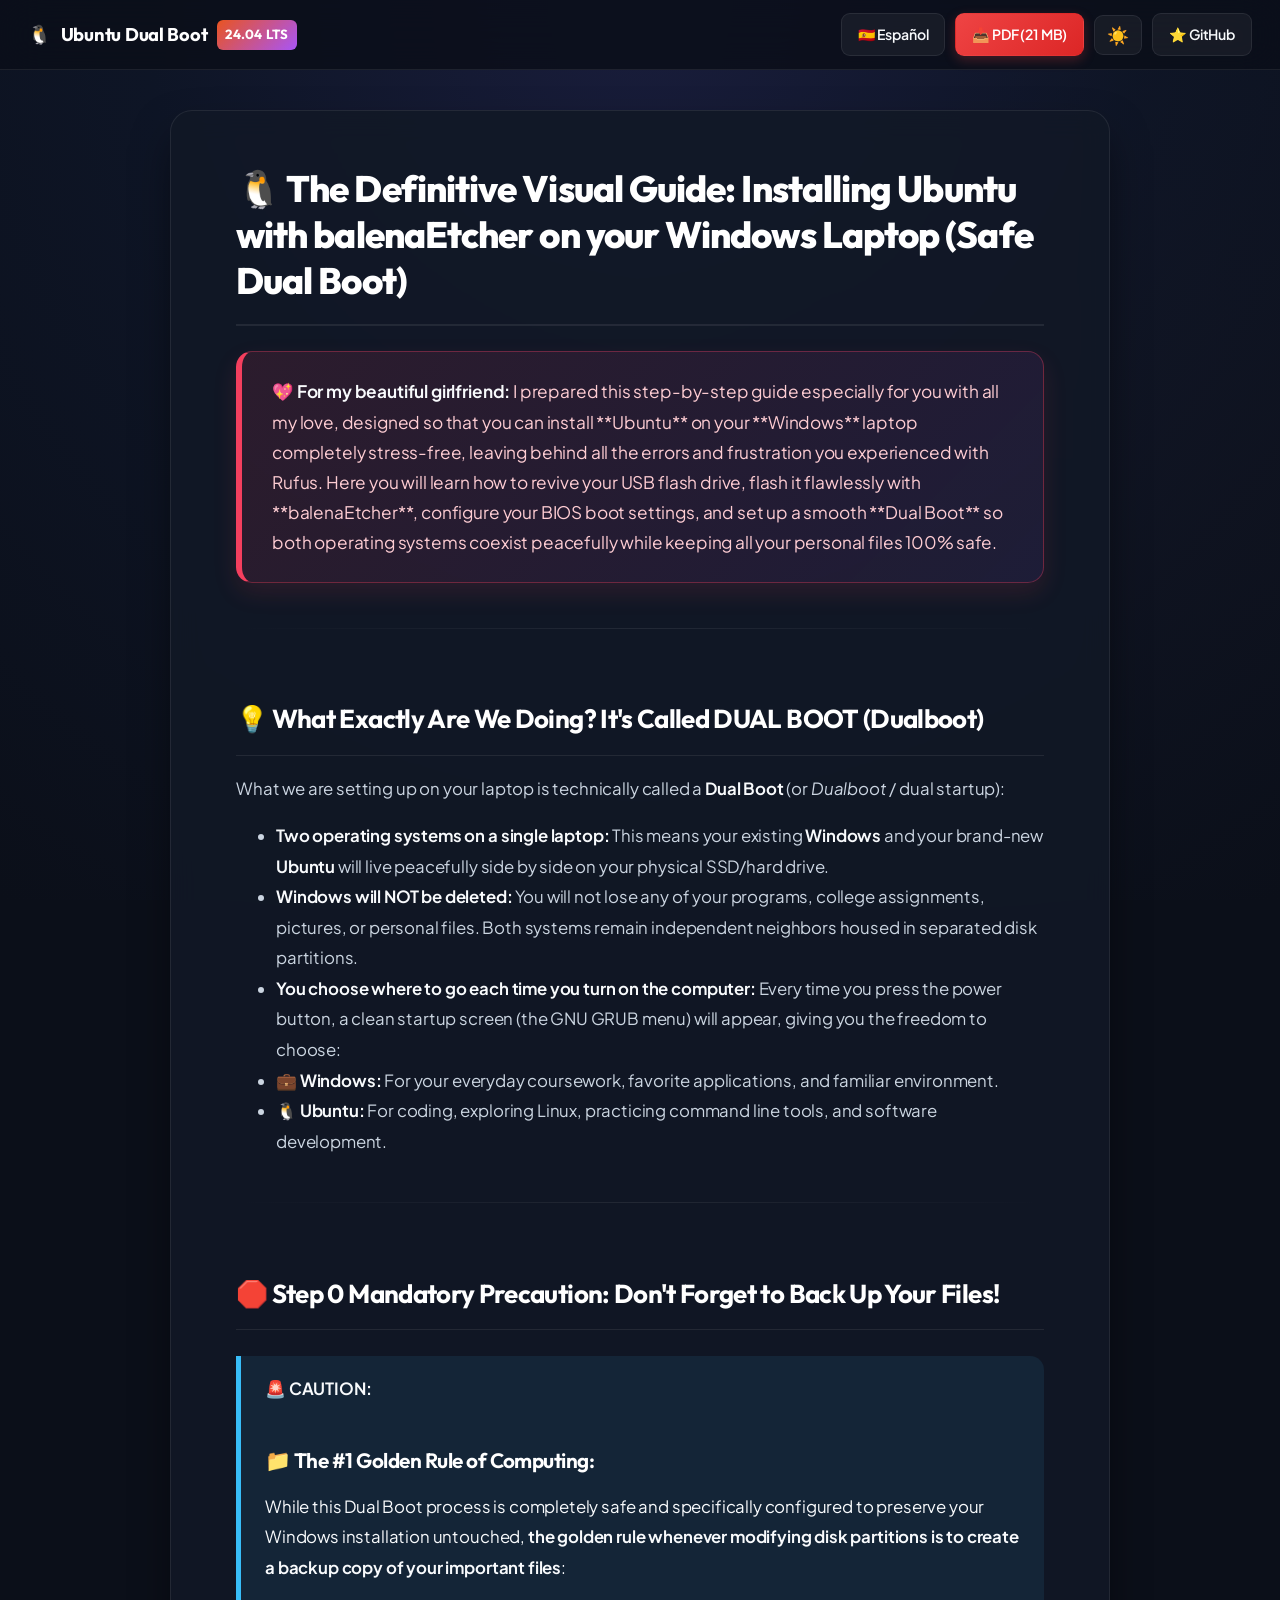
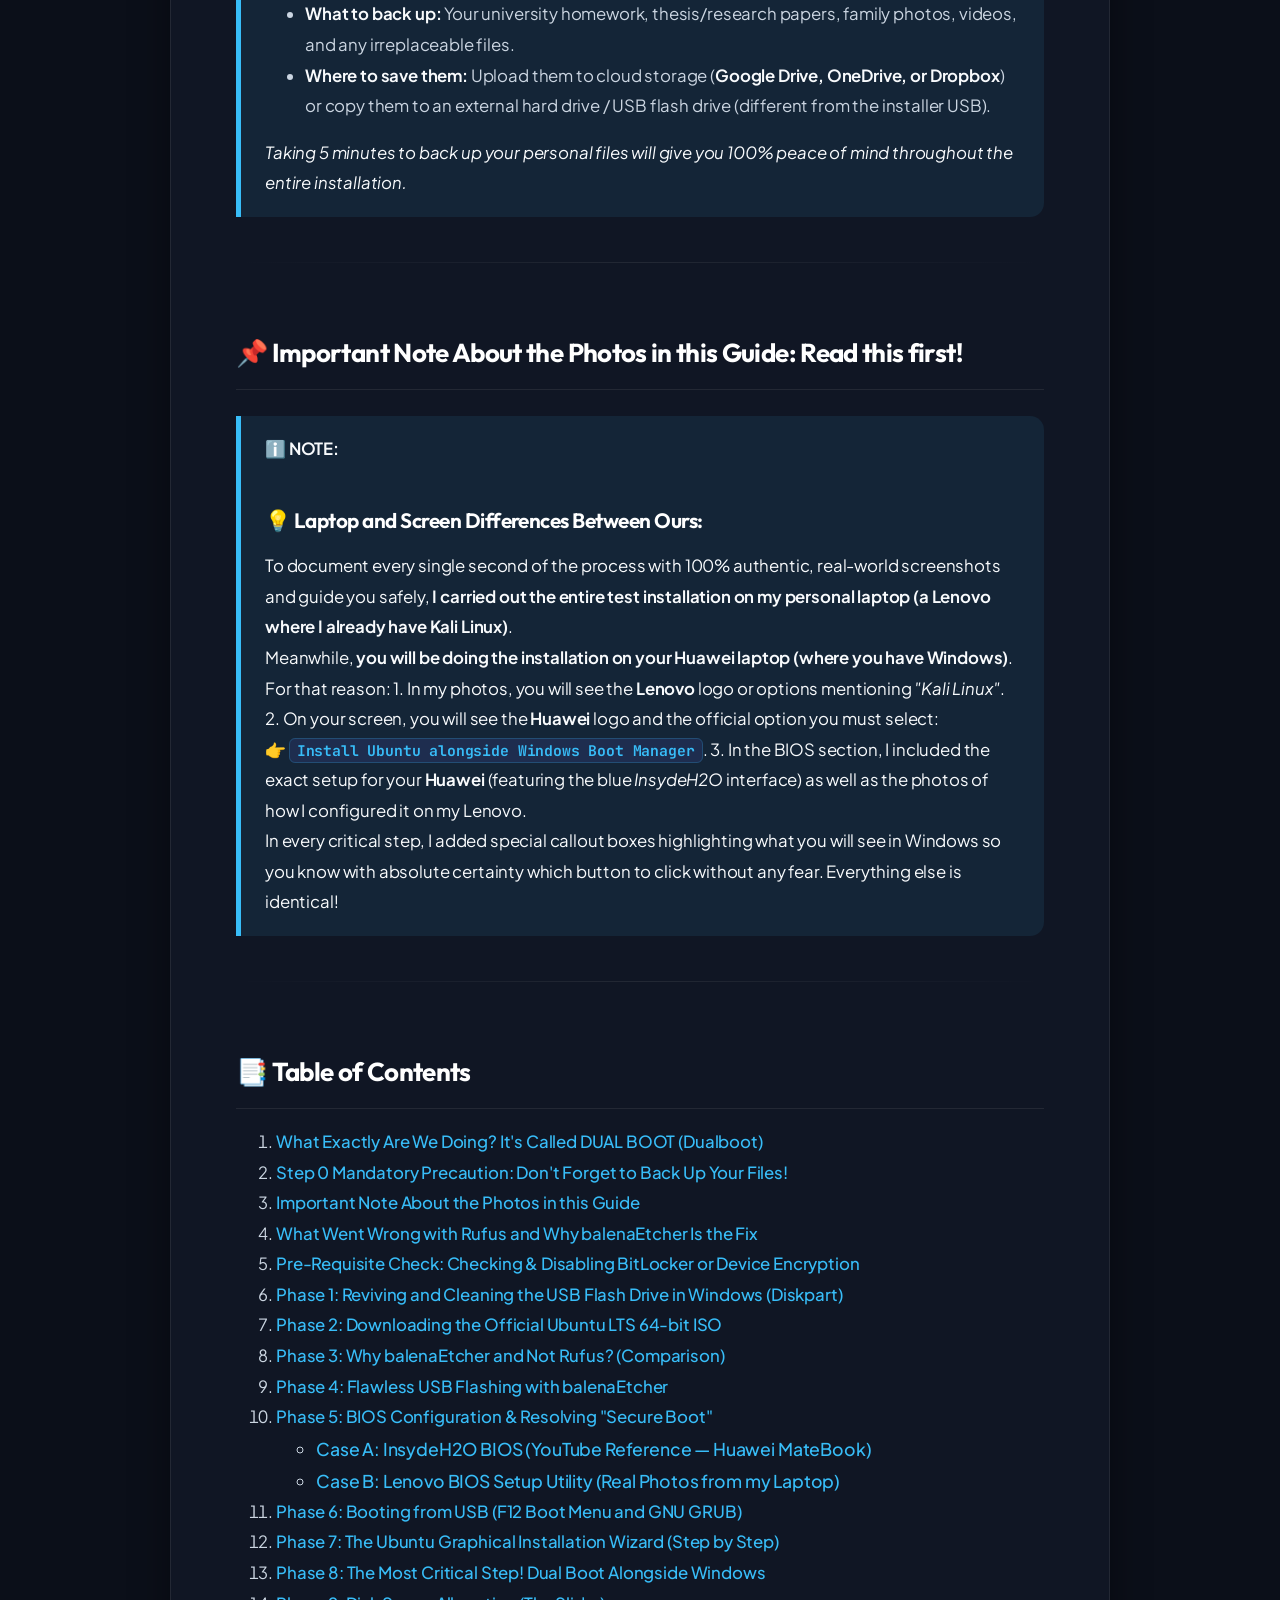
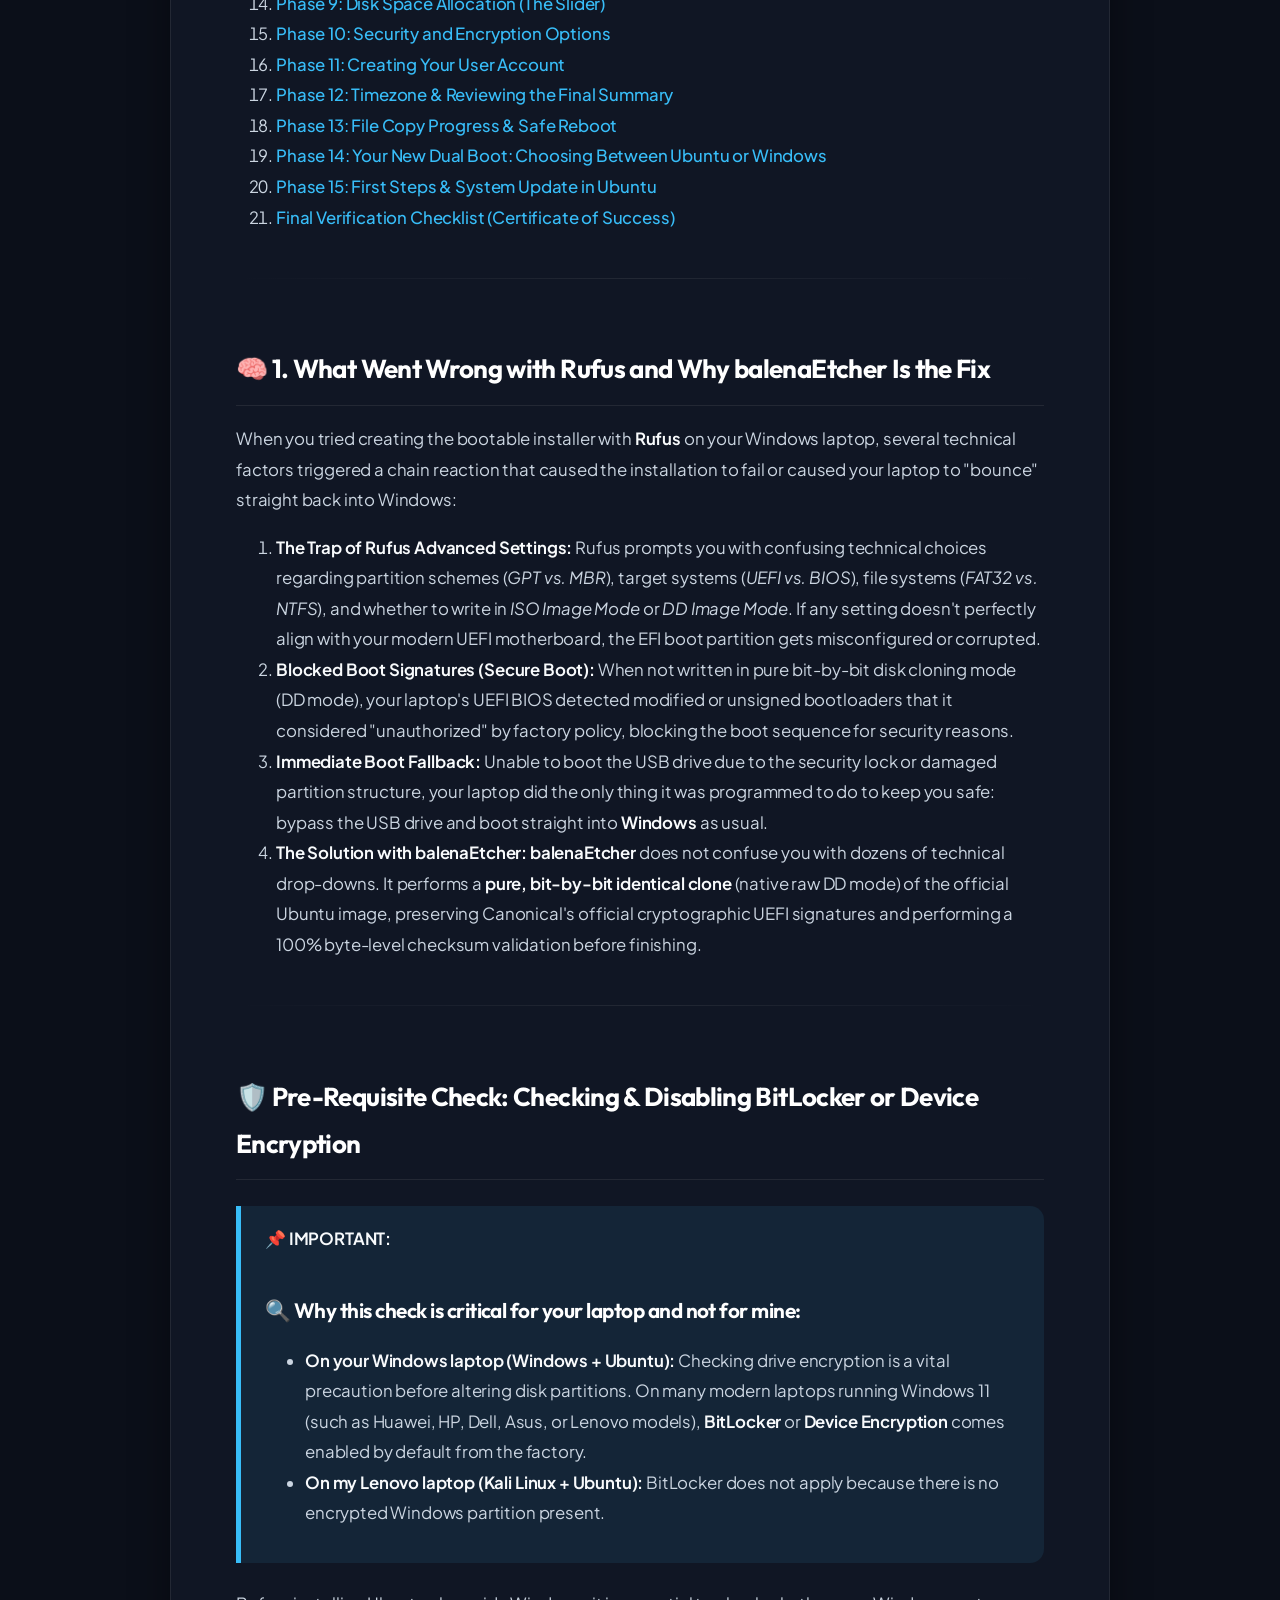
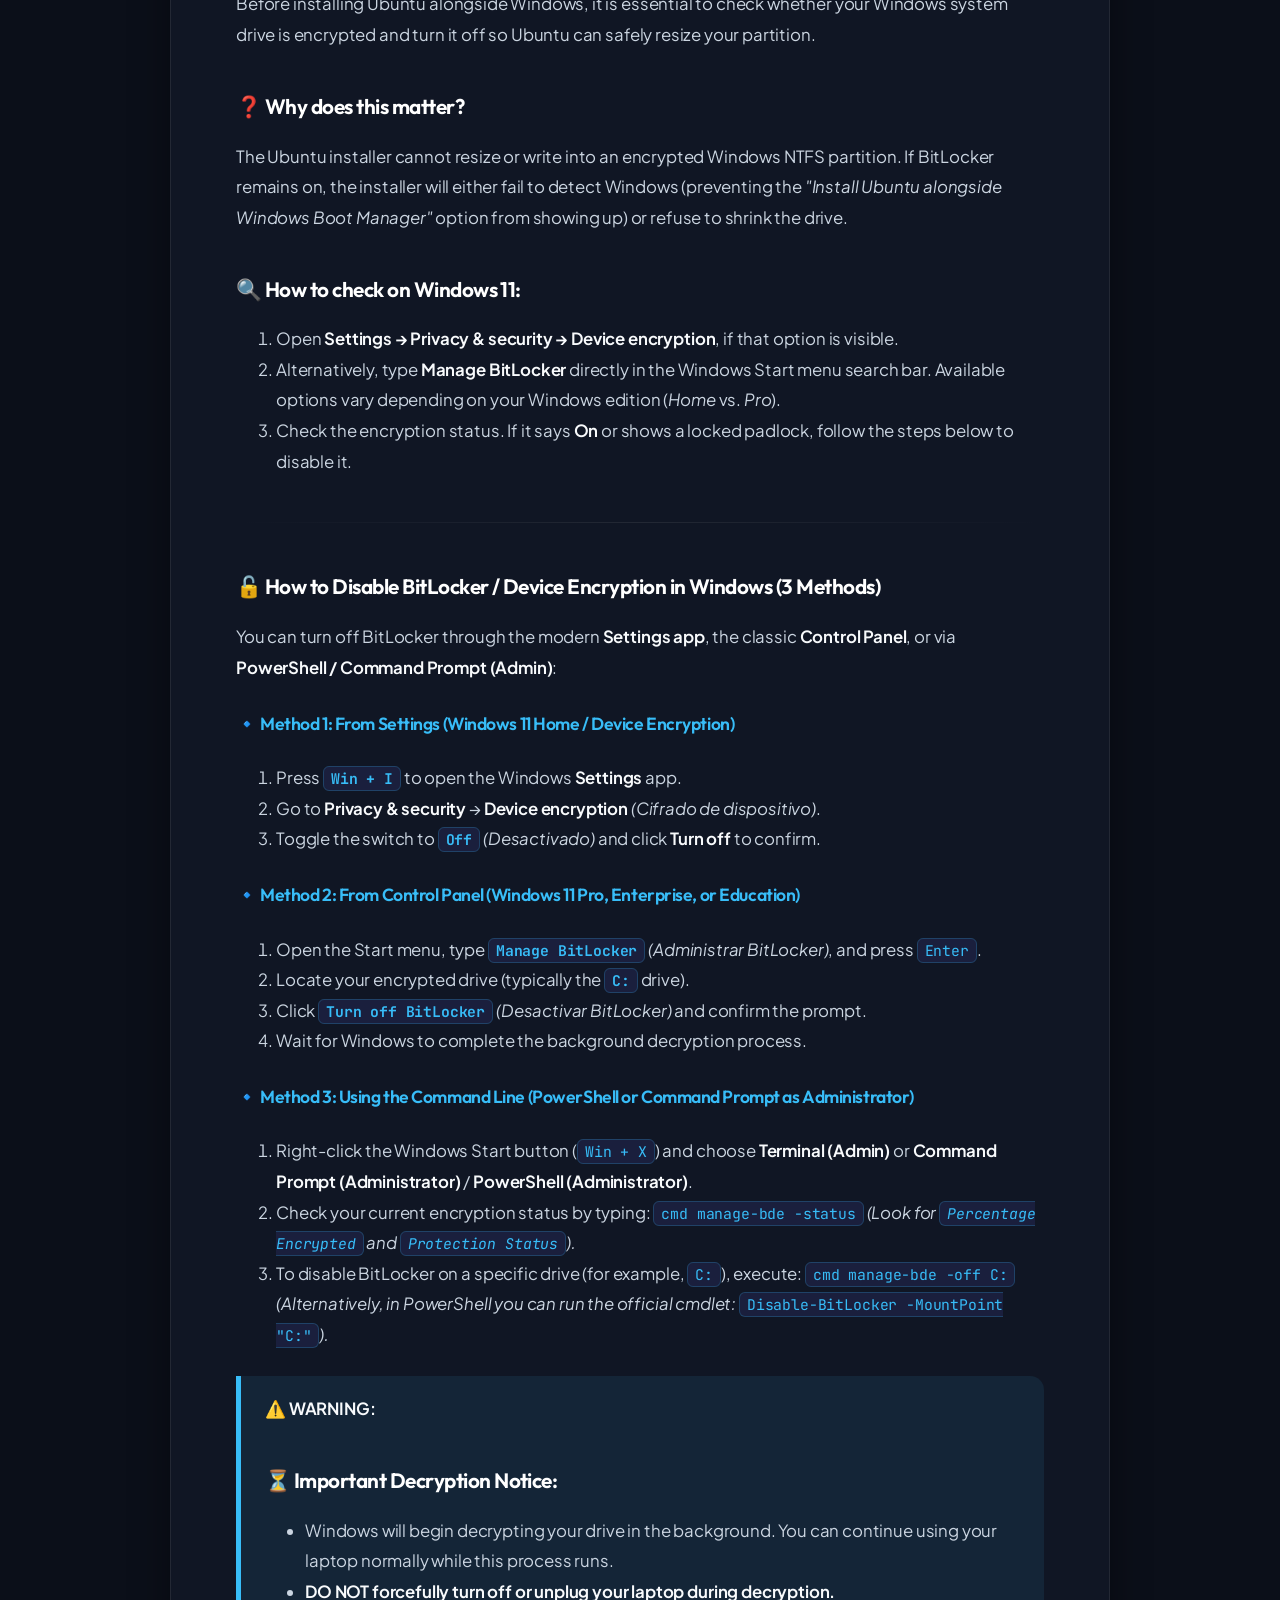
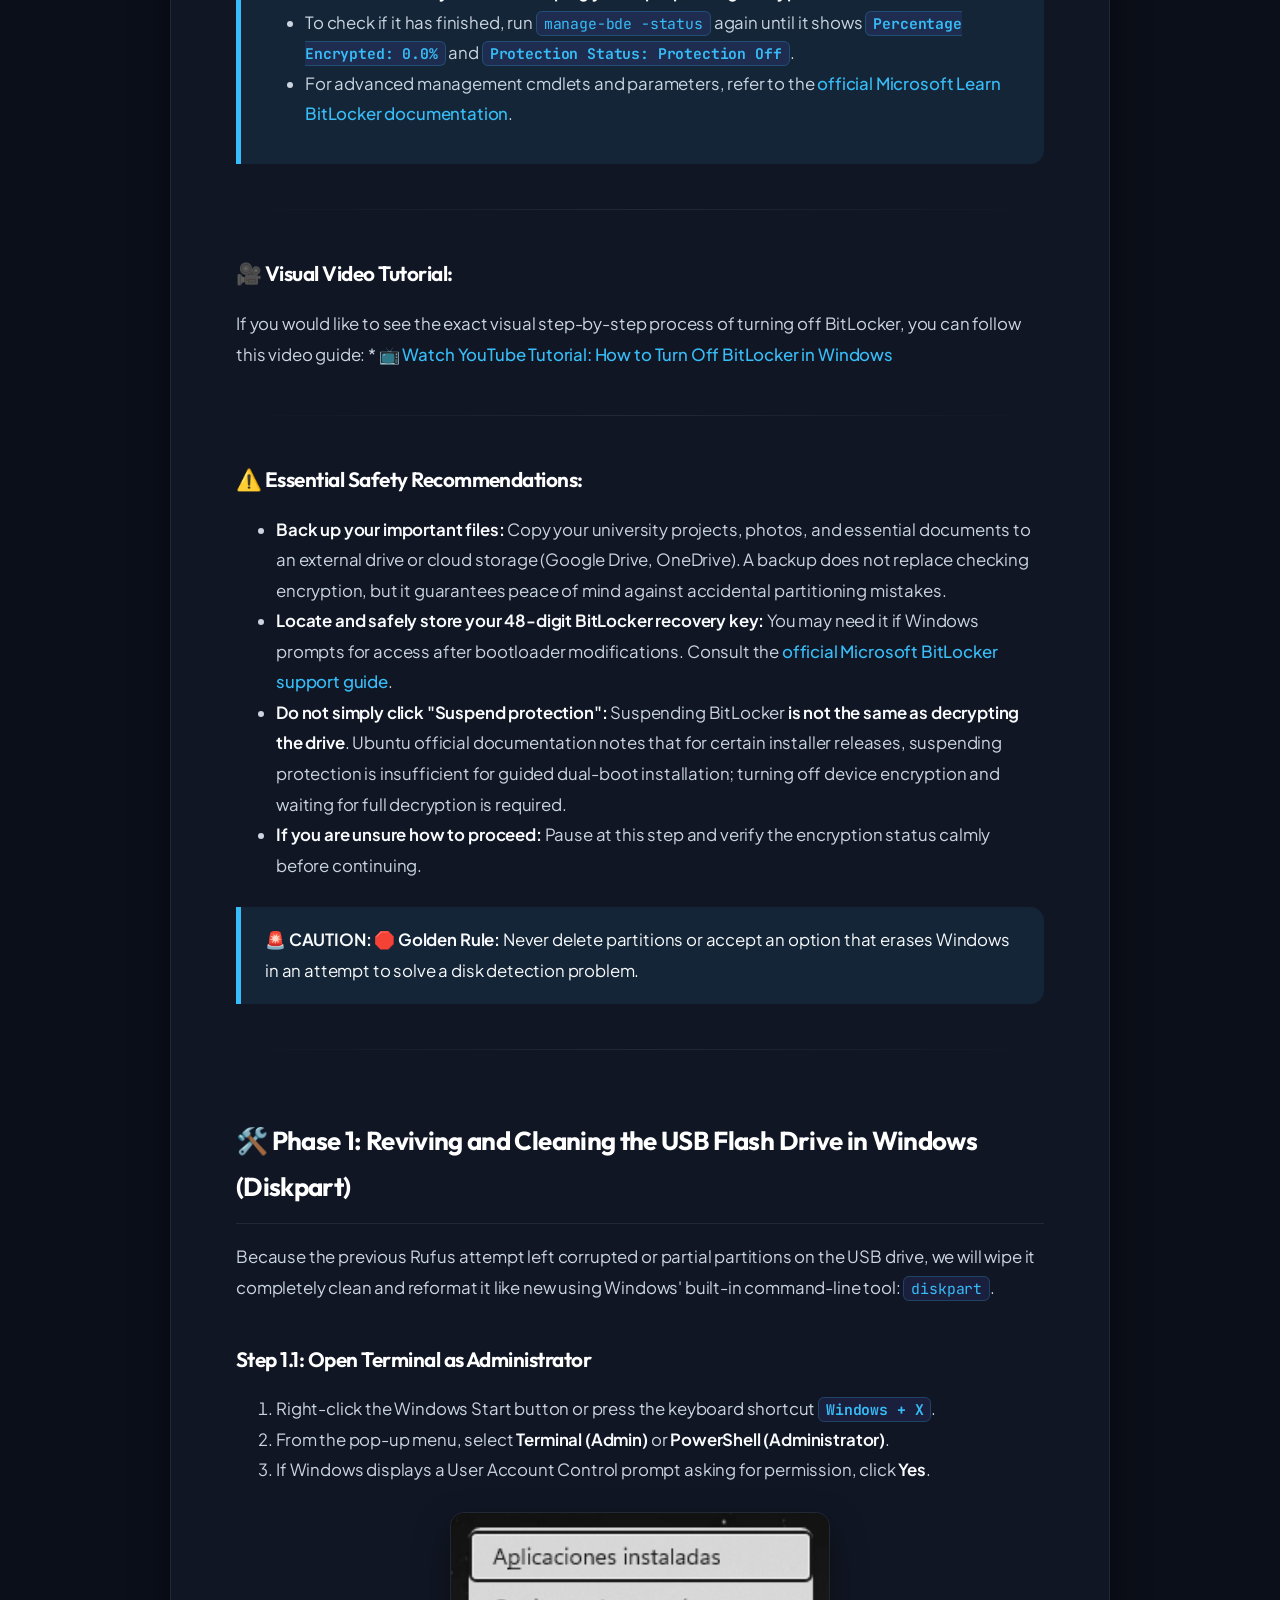
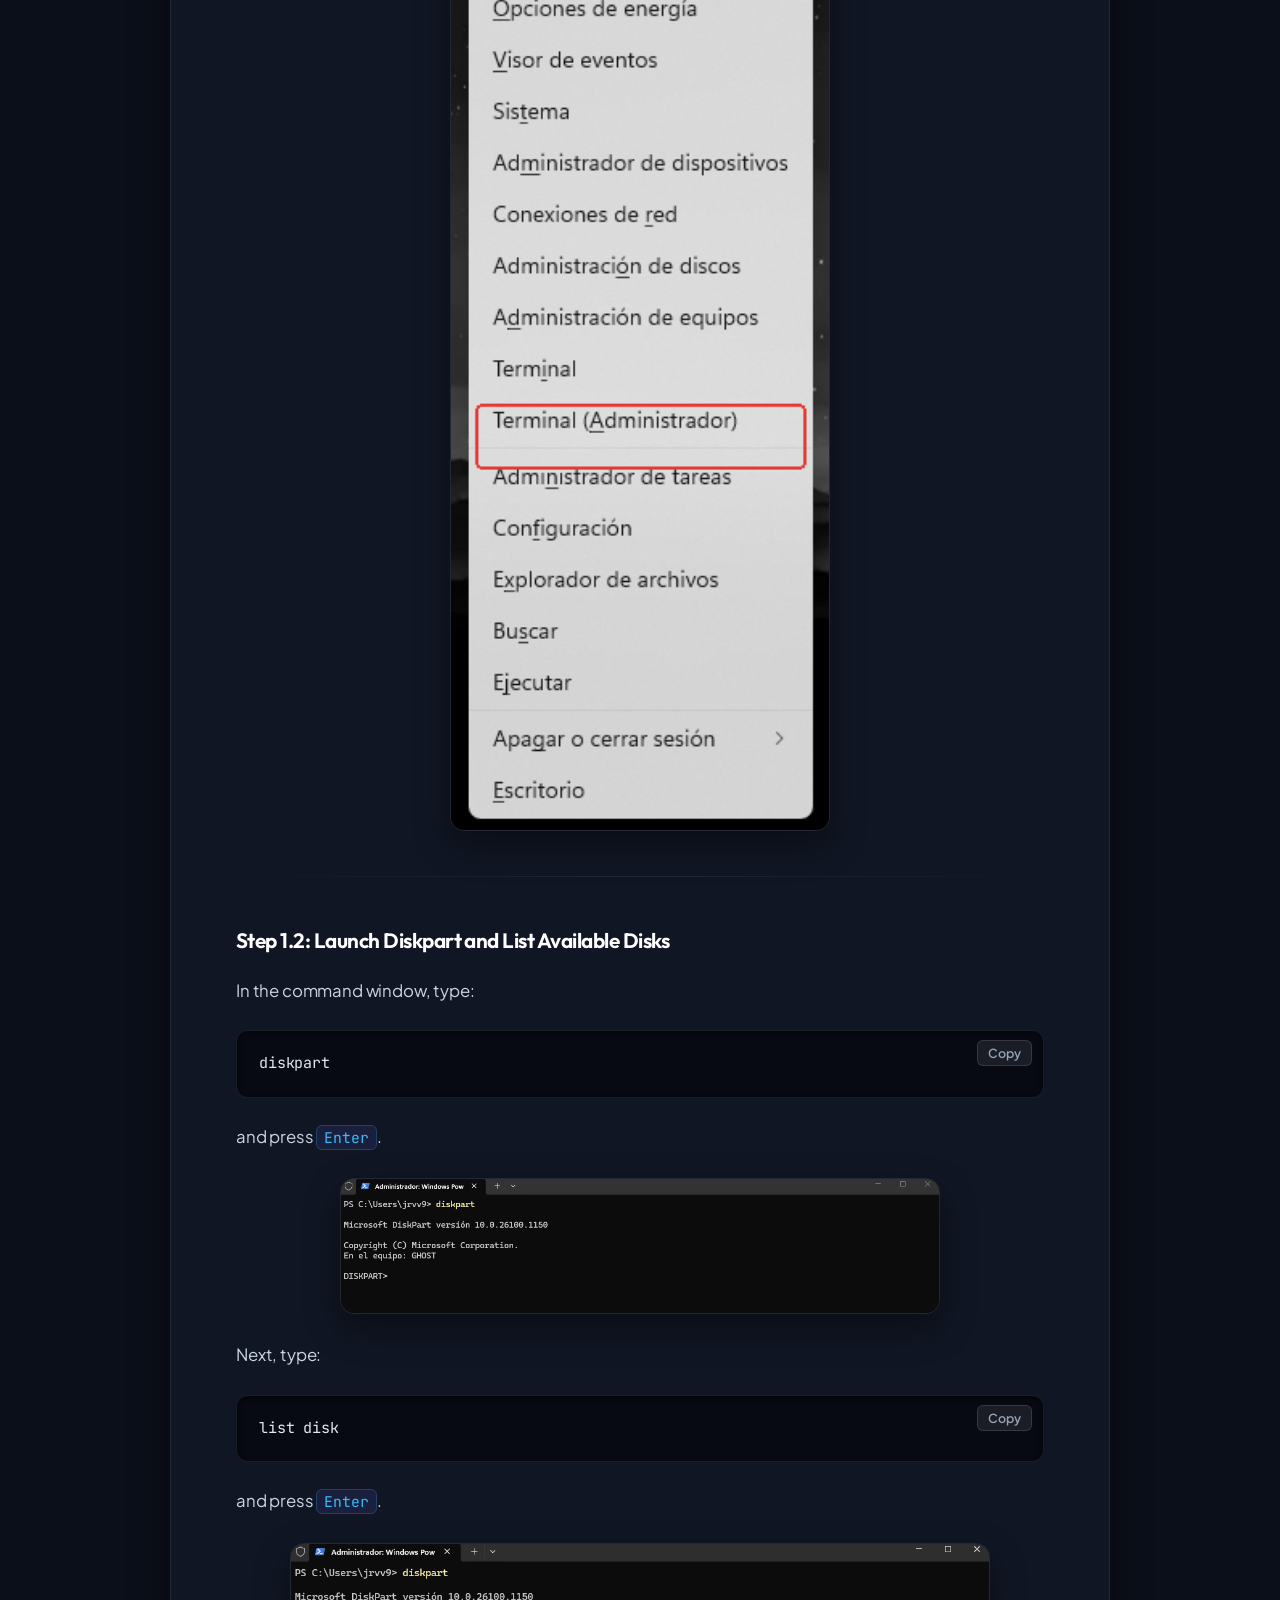
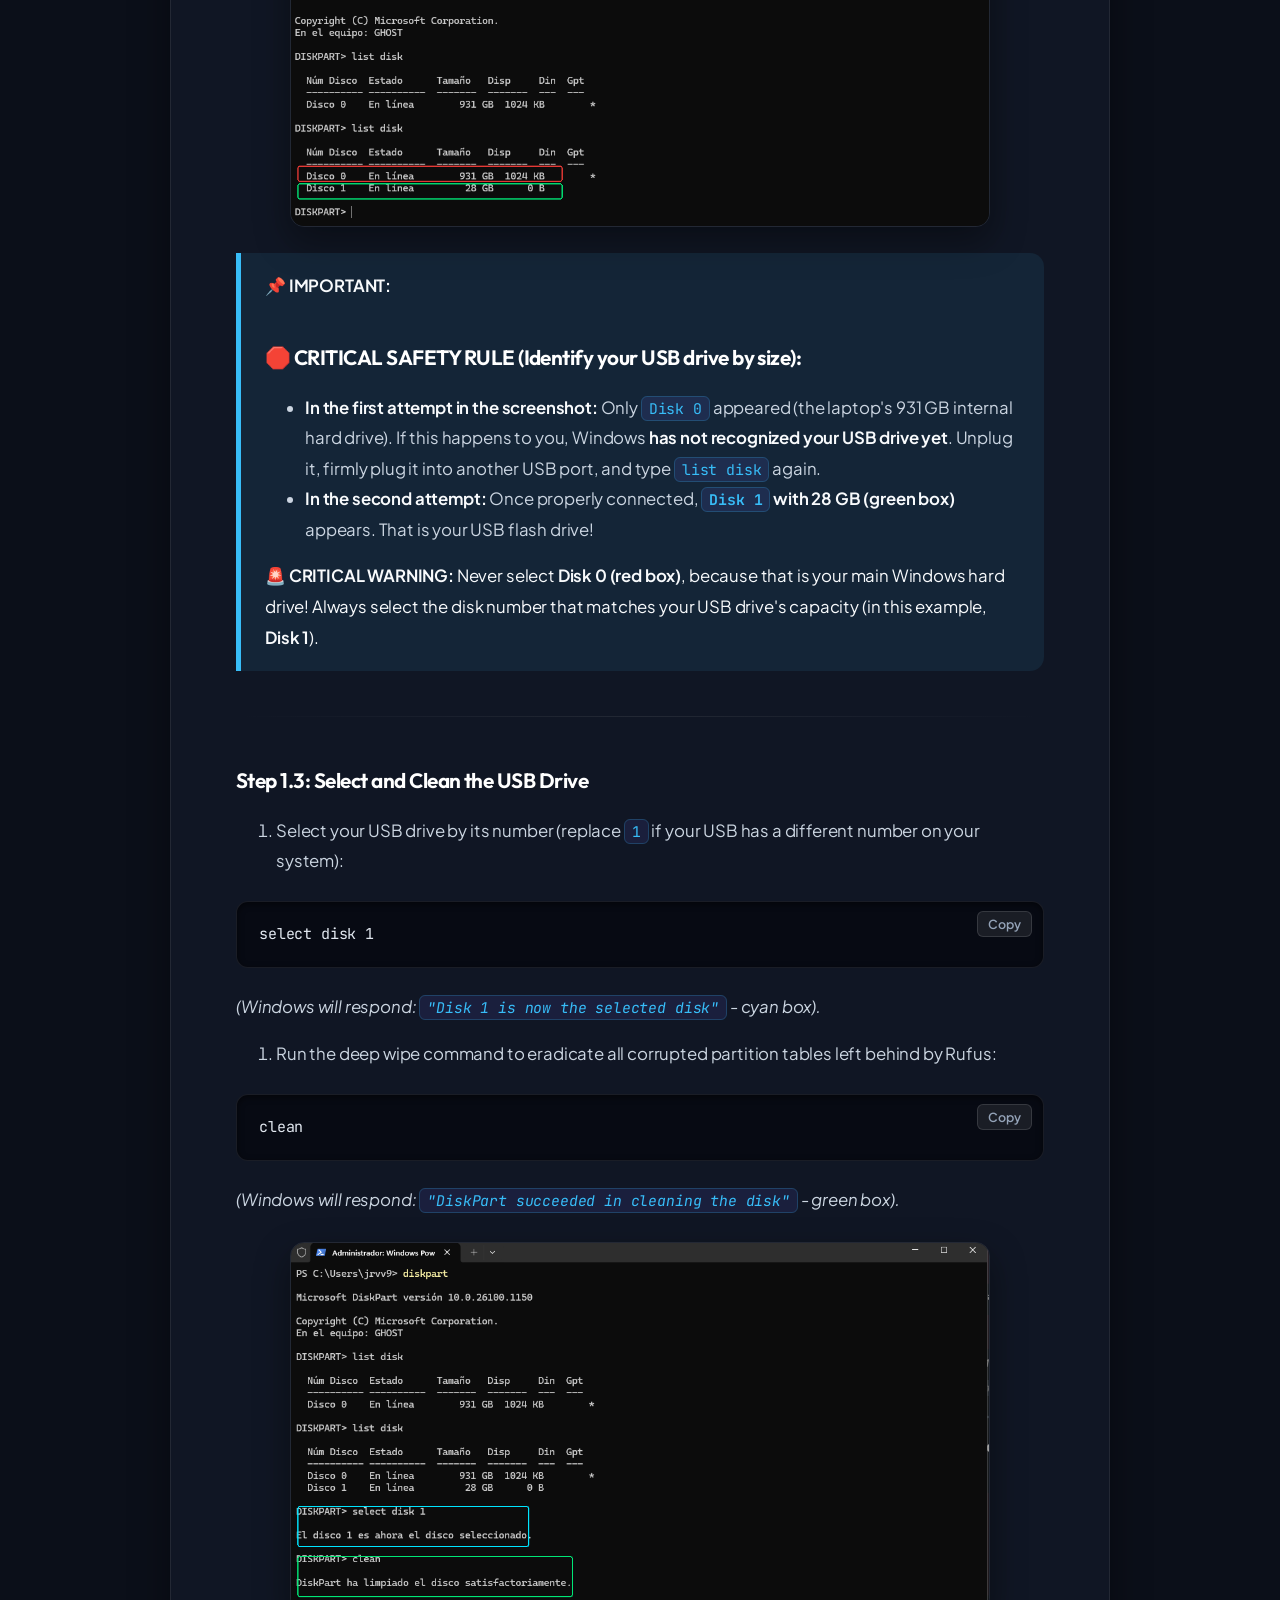
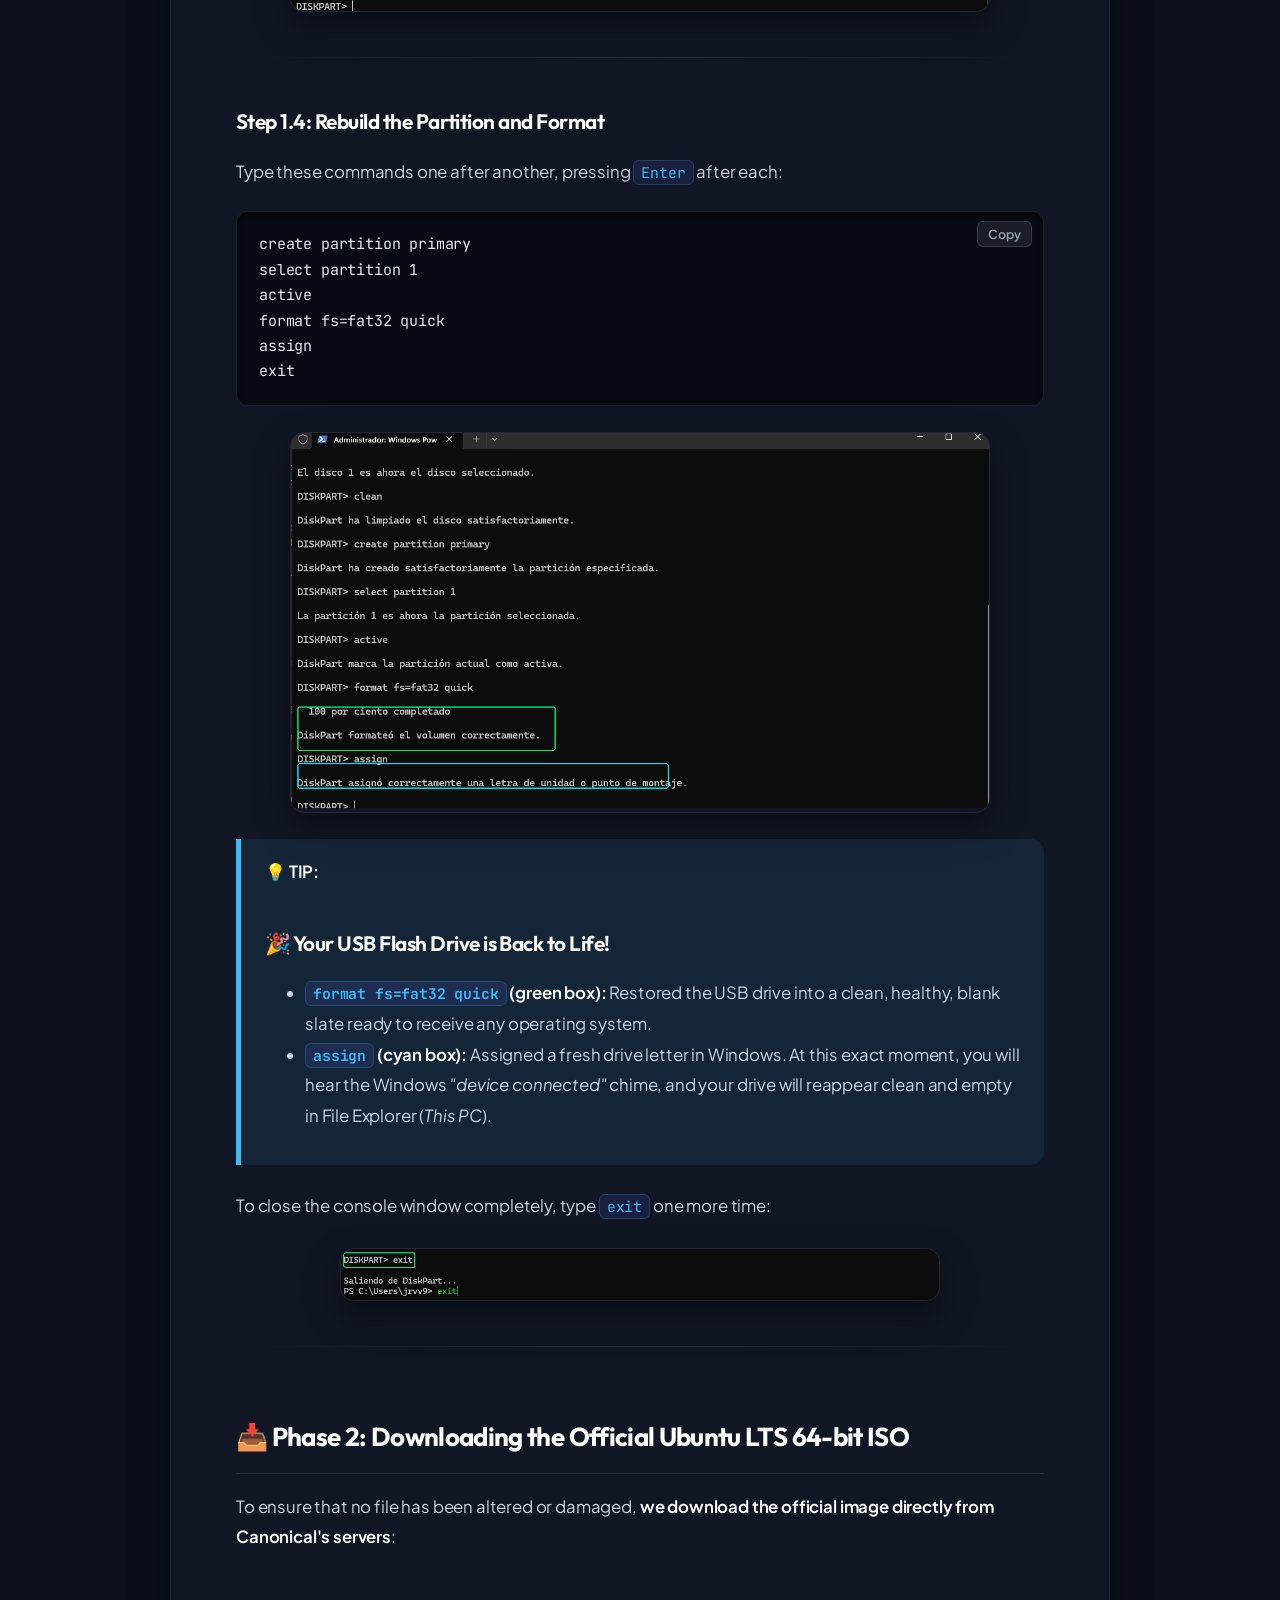
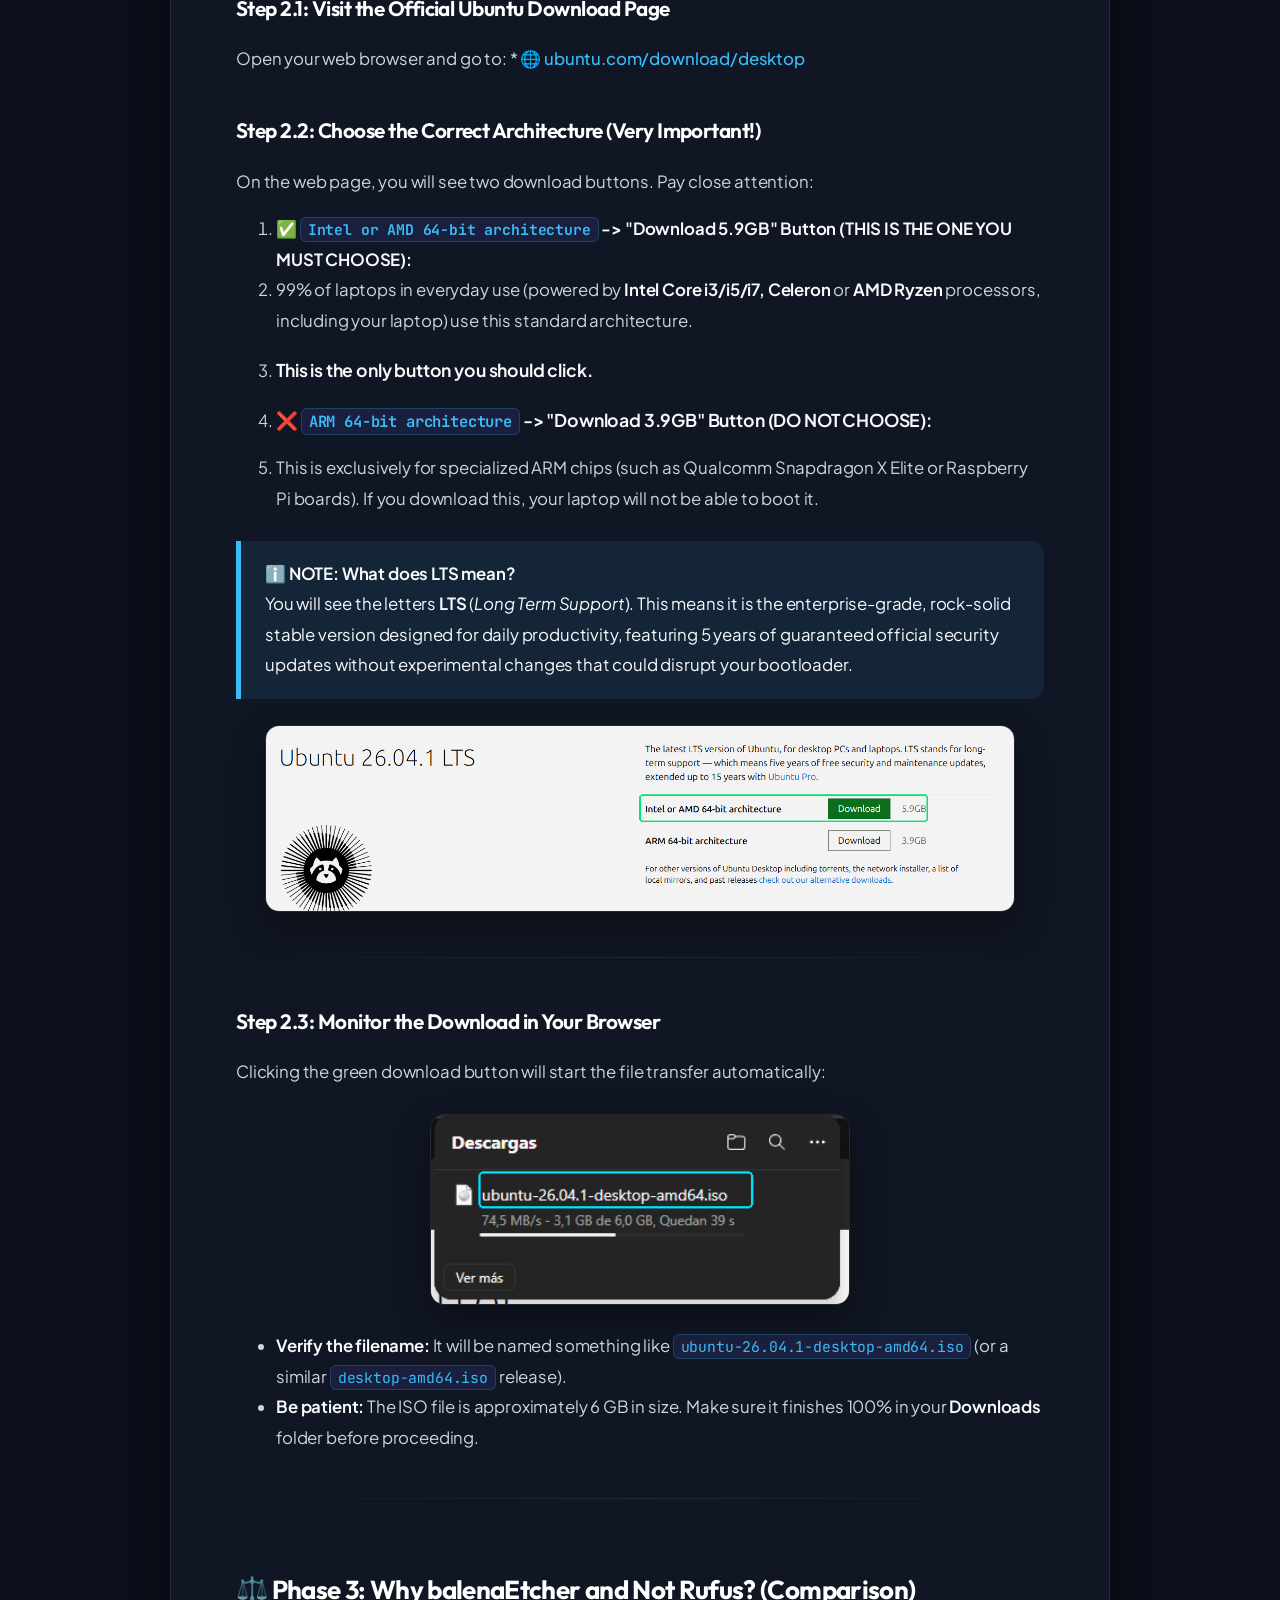
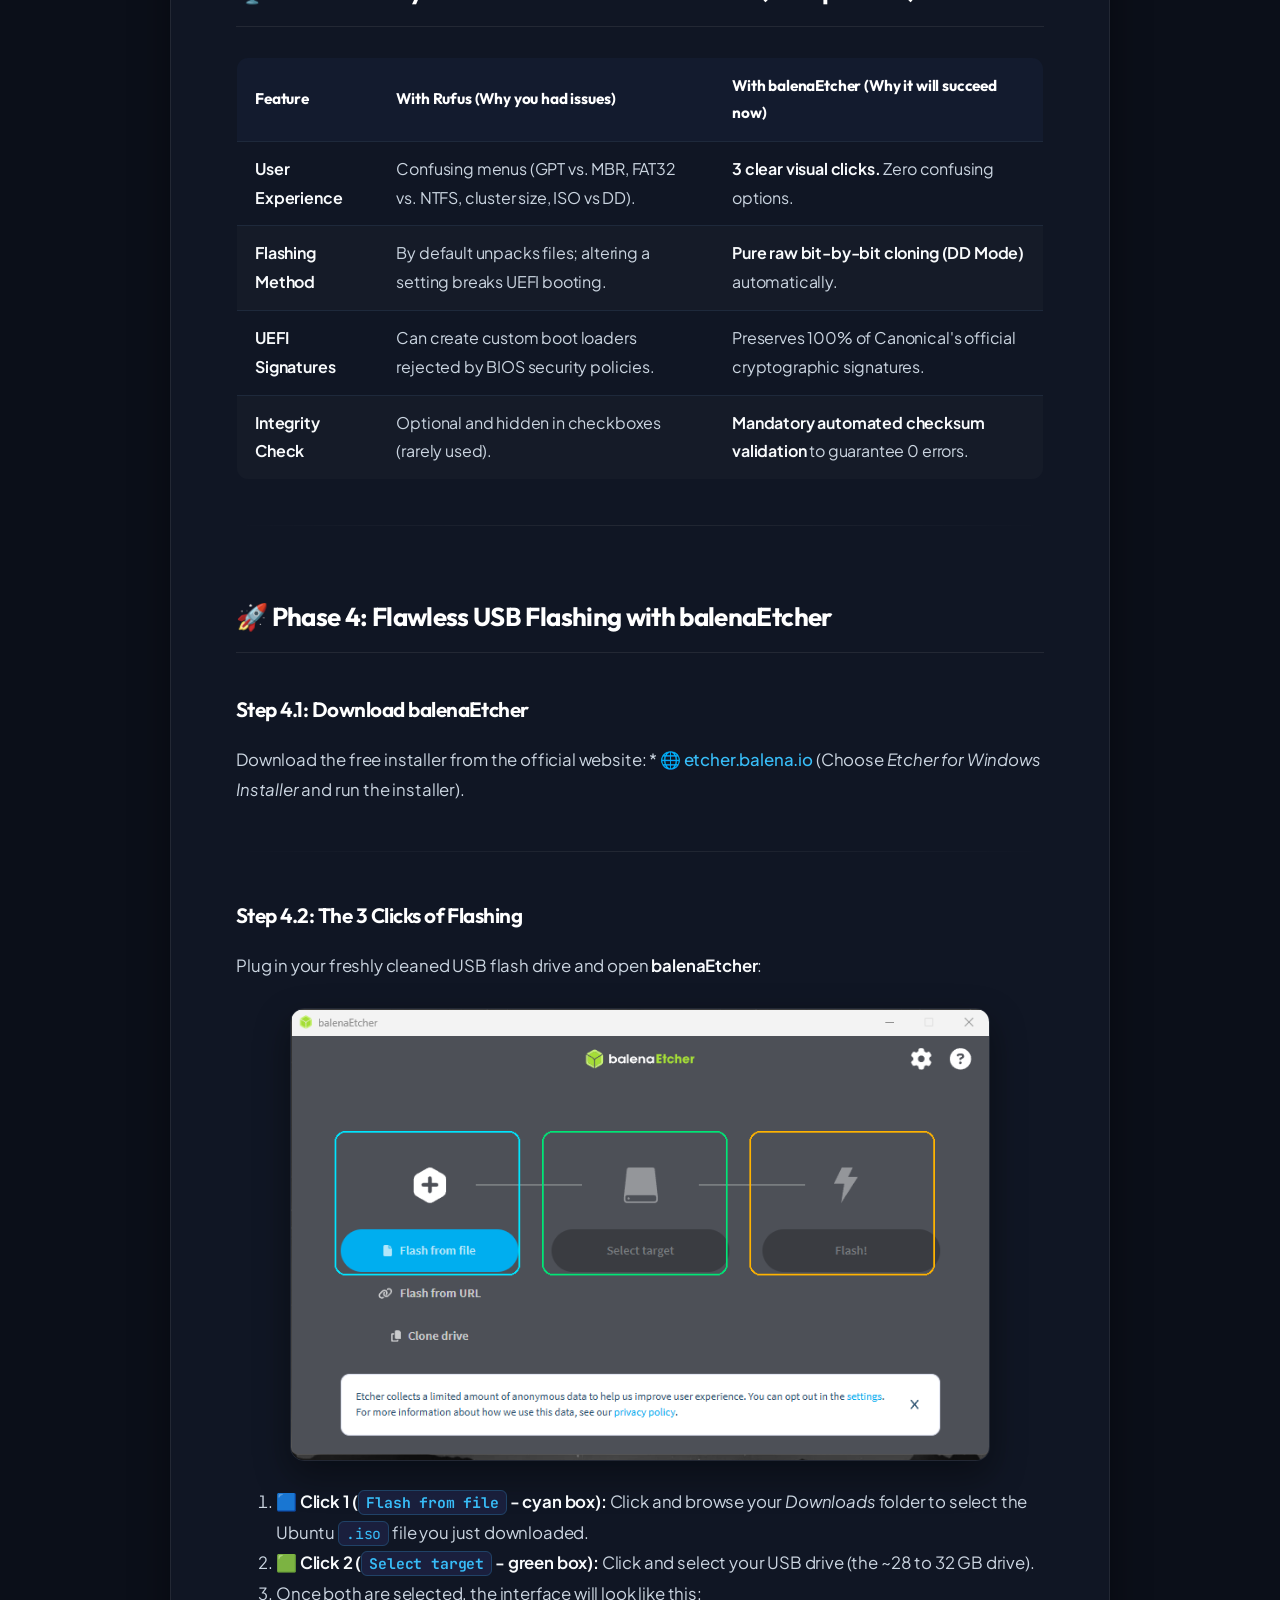
==== commit aac8d7da: "style: replace robotic mono font with warm modern Outfit and Plus Jakarta Sans typography" ====
--- a/index.html
+++ b/index.html
@@ -7,73 +7,71 @@
 <link rel="icon" href="data:image/svg+xml,<svg xmlns=%22http://www.w3.org/2000/svg%22 viewBox=%220 0 100 100%22><text y=%22.9em%22 font-size=%2290%22>🐧</text></svg>">
 
 <style>
-  @import url('https://fonts.googleapis.com/css2?family=IBM+Plex+Sans:ital,wght@0,300;0,400;0,500;0,600;0,700;1,400&family=JetBrains+Mono:wght@400;500;600;700&display=swap');
+  @import url('https://fonts.googleapis.com/css2?family=Outfit:wght@400;500;600;700;800&family=Plus+Jakarta+Sans:ital,wght@0,300;0,400;0,500;0,600;0,700;1,400&family=JetBrains+Mono:wght@400;500;600&display=swap');
 
   :root {
-    --bg-base: #020617;
-    --bg-mesh: radial-gradient(at 0% 0%, rgba(99, 102, 241, 0.12) 0px, transparent 50%),
-               radial-gradient(at 100% 0%, rgba(233, 84, 32, 0.1) 0px, transparent 50%),
-               radial-gradient(at 50% 100%, rgba(14, 165, 233, 0.08) 0px, transparent 50%);
-    --card-surface: rgba(14, 20, 36, 0.85);
+    --bg-base: #0b0f19;
+    --bg-mesh: radial-gradient(circle at 50% 0%, rgba(99, 102, 241, 0.16) 0%, rgba(15, 23, 42, 0.75) 45%, #0b0f19 100%),
+               radial-gradient(circle at 100% 60%, rgba(233, 84, 32, 0.08) 0%, transparent 40%);
+    --card-surface: rgba(18, 24, 38, 0.88);
     --card-border: rgba(255, 255, 255, 0.08);
-    --card-hover-border: rgba(99, 102, 241, 0.3);
+    --card-hover-border: rgba(99, 102, 241, 0.35);
     
     --text-main: #f8fafc;
-    --text-muted: #94a3b8;
-    --text-subtle: #64748b;
+    --text-muted: #cbd5e1;
+    --text-subtle: #94a3b8;
     --heading-main: #ffffff;
     
     --brand-ubuntu: #e95420;
     --brand-indigo: #6366f1;
     --brand-cyan: #38bdf8;
-    --brand-emerald: #22c55e;
+    --brand-emerald: #10b981;
     --brand-rose: #f43f5e;
     --brand-amber: #f59e0b;
     
-    --navbar-bg: rgba(2, 6, 23, 0.82);
+    --navbar-bg: rgba(11, 15, 25, 0.85);
     --navbar-border: rgba(255, 255, 255, 0.08);
     
-    --code-inline-bg: rgba(56, 189, 248, 0.1);
+    --code-inline-bg: rgba(99, 102, 241, 0.12);
     --code-inline-text: #38bdf8;
     --code-inline-border: rgba(56, 189, 248, 0.22);
     
-    --pre-bg: #070b16;
-    --pre-border: #1e293b;
-    
-    --table-head: #0f172a;
+    --pre-bg: #070a13;
+    --pre-border: rgba(255, 255, 255, 0.08);
+    
+    --table-head: #131b2e;
     --table-border: #1e293b;
-    --table-zebra: rgba(255, 255, 255, 0.015);
-    
-    --callout-note: rgba(56, 189, 248, 0.08);
+    --table-zebra: rgba(255, 255, 255, 0.02);
+    
+    --callout-note: rgba(56, 189, 248, 0.09);
     --callout-note-border: #38bdf8;
-    --callout-tip: rgba(34, 197, 94, 0.08);
-    --callout-tip-border: #22c55e;
-    --callout-warn: rgba(245, 158, 11, 0.08);
+    --callout-tip: rgba(16, 185, 129, 0.09);
+    --callout-tip-border: #10b981;
+    --callout-warn: rgba(245, 158, 11, 0.1);
     --callout-warn-border: #f59e0b;
-    --callout-danger: rgba(239, 68, 68, 0.09);
+    --callout-danger: rgba(239, 68, 68, 0.1);
     --callout-danger-border: #ef4444;
     
-    --love-bg: linear-gradient(135deg, rgba(244, 63, 94, 0.12), rgba(168, 85, 247, 0.08));
+    --love-bg: linear-gradient(135deg, rgba(244, 63, 94, 0.12), rgba(168, 85, 247, 0.09));
     --love-border: rgba(244, 63, 94, 0.35);
     --love-text: #fecdd3;
     
-    --shadow-glass: 0 20px 45px -10px rgba(0, 0, 0, 0.7);
+    --shadow-glass: 0 20px 45px -10px rgba(0, 0, 0, 0.65);
   }
 
   [data-theme="light"] {
     --bg-base: #f8fafc;
-    --bg-mesh: radial-gradient(at 0% 0%, rgba(99, 102, 241, 0.08) 0px, transparent 50%),
-               radial-gradient(at 100% 0%, rgba(233, 84, 32, 0.06) 0px, transparent 50%);
-    --card-surface: rgba(255, 255, 255, 0.95);
+    --bg-mesh: radial-gradient(circle at 50% 0%, #e0e7ff 0%, #f1f5f9 50%, #f8fafc 100%);
+    --card-surface: rgba(255, 255, 255, 0.96);
     --card-border: #e2e8f0;
     --card-hover-border: #cbd5e1;
     
     --text-main: #0f172a;
-    --text-muted: #475569;
+    --text-muted: #334155;
     --text-subtle: #64748b;
     --heading-main: #0f172a;
     
-    --navbar-bg: rgba(255, 255, 255, 0.88);
+    --navbar-bg: rgba(255, 255, 255, 0.9);
     --navbar-border: #e2e8f0;
     
     --code-inline-bg: #f1f5f9;
@@ -100,7 +98,7 @@
     --love-border: #f43f5e;
     --love-text: #9f1239;
     
-    --shadow-glass: 0 10px 30px -5px rgba(0, 0, 0, 0.06);
+    --shadow-glass: 0 10px 30px -5px rgba(0, 0, 0, 0.05);
   }
 
   * { box-sizing: border-box; }
@@ -110,7 +108,7 @@
   }
 
   body {
-    font-family: 'IBM Plex Sans', -apple-system, BlinkMacSystemFont, 'Segoe UI', Roboto, sans-serif;
+    font-family: 'Plus Jakarta Sans', -apple-system, BlinkMacSystemFont, 'Segoe UI', Roboto, sans-serif;
     line-height: 1.8;
     color: var(--text-main);
     background-color: var(--bg-base);
@@ -119,6 +117,7 @@
     margin: 0;
     padding: 0;
     -webkit-font-smoothing: antialiased;
+    letter-spacing: -0.01em;
     transition: background-color 0.25s ease, color 0.25s ease;
   }
 
@@ -129,7 +128,7 @@
     left: 0;
     height: 3px;
     width: 0%;
-    background: linear-gradient(90deg, #e95420, #6366f1, #38bdf8);
+    background: linear-gradient(90deg, #e95420, #a855f7, #38bdf8);
     z-index: 10000;
     transition: width 0.1s ease;
   }
@@ -143,31 +142,32 @@
     backdrop-filter: blur(20px);
     -webkit-backdrop-filter: blur(20px);
     border-bottom: 1px solid var(--navbar-border);
-    padding: 12px 28px;
+    padding: 13px 28px;
     display: flex;
     justify-content: space-between;
     align-items: center;
   }
 
   .nav-brand {
-    font-family: 'JetBrains Mono', monospace;
+    font-family: 'Outfit', sans-serif;
     font-weight: 700;
-    font-size: 1.1em;
+    font-size: 1.15em;
     color: var(--heading-main);
     display: flex;
     align-items: center;
     gap: 10px;
     text-decoration: none;
-    letter-spacing: -0.02em;
+    letter-spacing: -0.015em;
   }
   
   .brand-badge {
     background: linear-gradient(135deg, #e95420, #a855f7);
     color: white;
     font-size: 0.72em;
-    padding: 2px 7px;
+    padding: 3px 8px;
     border-radius: 6px;
-    font-weight: 600;
+    font-weight: 700;
+    letter-spacing: 0.02em;
   }
 
   .nav-actions {
@@ -177,11 +177,12 @@
   }
 
   .btn {
+    font-family: 'Plus Jakarta Sans', sans-serif;
     display: inline-flex;
     align-items: center;
     gap: 7px;
-    padding: 7px 15px;
-    border-radius: 8px;
+    padding: 8px 16px;
+    border-radius: 9px;
     font-size: 0.88em;
     font-weight: 600;
     text-decoration: none;
@@ -191,12 +192,12 @@
   }
   
   .btn-outline {
-    background: rgba(255, 255, 255, 0.04);
+    background: rgba(255, 255, 255, 0.05);
     color: var(--text-main) !important;
     border-color: var(--card-border);
   }
   .btn-outline:hover {
-    background: rgba(255, 255, 255, 0.08);
+    background: rgba(255, 255, 255, 0.1);
     border-color: var(--brand-indigo);
     transform: translateY(-1px);
   }
@@ -213,20 +214,20 @@
   }
 
   .btn-theme {
-    background: rgba(255, 255, 255, 0.04);
+    background: rgba(255, 255, 255, 0.05);
     color: var(--text-main);
     border-color: var(--card-border);
-    padding: 7px 11px;
-    font-size: 1.05em;
+    padding: 8px 12px;
+    font-size: 1.1em;
   }
   .btn-theme:hover {
-    background: rgba(255, 255, 255, 0.1);
+    background: rgba(255, 255, 255, 0.12);
   }
 
   /* Container */
   .container {
     max-width: 980px;
-    margin: 35px auto 80px auto;
+    margin: 40px auto 80px auto;
     padding: 0 20px;
   }
 
@@ -234,24 +235,24 @@
     background: var(--card-surface);
     backdrop-filter: blur(14px);
     -webkit-backdrop-filter: blur(14px);
-    border-radius: 20px;
+    border-radius: 22px;
     padding: 55px 65px;
     border: 1px solid var(--card-border);
     box-shadow: var(--shadow-glass);
     transition: border-color 0.25s ease;
   }
 
-  /* Headings with JetBrains Mono */
+  /* Headings: Warm, Elegant, Human (Outfit font) */
   h1, h2, h3, h4 {
     color: var(--heading-main);
-    font-family: 'JetBrains Mono', monospace;
+    font-family: 'Outfit', -apple-system, sans-serif;
     letter-spacing: -0.025em;
   }
 
   h1 {
-    font-size: 2.15em;
+    font-size: 2.3em;
     font-weight: 800;
-    line-height: 1.3;
+    line-height: 1.25;
     margin-top: 0;
     margin-bottom: 25px;
     padding-bottom: 20px;
@@ -259,37 +260,37 @@
   }
 
   h2 {
-    font-size: 1.5em;
+    font-size: 1.62em;
     font-weight: 700;
     margin-top: 2.6em;
-    margin-bottom: 16px;
+    margin-bottom: 18px;
     padding-bottom: 12px;
     border-bottom: 1px solid var(--card-border);
   }
 
   h3 {
-    font-size: 1.25em;
-    font-weight: 600;
+    font-size: 1.3em;
+    font-weight: 650;
     margin-top: 1.8em;
     margin-bottom: 12px;
   }
 
   h4 {
-    font-size: 1.08em;
+    font-size: 1.1em;
     font-weight: 600;
     color: var(--brand-cyan);
     margin-top: 1.4em;
   }
 
   p, li {
-    font-size: 1.04em;
+    font-size: 1.05em;
     color: var(--text-muted);
-    line-height: 1.8;
+    line-height: 1.82;
   }
 
   strong {
     color: var(--text-main);
-    font-weight: 600;
+    font-weight: 650;
   }
 
   a {
@@ -308,12 +309,13 @@
     background: var(--love-bg);
     border: 1px solid var(--love-border);
     border-left: 6px solid #f43f5e;
-    border-radius: 14px;
+    border-radius: 16px;
     padding: 24px 30px;
     margin: 25px 0 35px 0;
     box-shadow: 0 10px 25px rgba(244, 63, 94, 0.12);
   }
   .love-card p {
+    font-family: 'Plus Jakarta Sans', sans-serif;
     color: var(--love-text) !important;
     font-size: 1.08em;
     margin: 0;
@@ -324,18 +326,18 @@
   blockquote {
     margin: 26px 0;
     padding: 18px 24px;
-    border-radius: 0 12px 12px 0;
+    border-radius: 0 14px 14px 0;
     background: var(--callout-note);
-    border-left: 4px solid var(--callout-note-border);
+    border-left: 5px solid var(--callout-note-border);
     color: var(--text-main);
   }
   blockquote p { margin: 0; color: var(--text-main); }
 
-  /* Images with Swiss Precision */
+  /* Images */
   img {
     max-width: 100%;
     height: auto;
-    border-radius: 12px;
+    border-radius: 14px;
     box-shadow: 0 14px 35px rgba(0, 0, 0, 0.4);
     margin: 26px auto;
     display: block;
@@ -347,14 +349,14 @@
     box-shadow: 0 20px 45px rgba(0, 0, 0, 0.55);
   }
 
-  /* Code Blocks with Copy Buttons */
+  /* Code Blocks with Copy Buttons (JetBrains Mono strictly for code) */
   code {
     font-family: 'JetBrains Mono', monospace;
     background: var(--code-inline-bg);
     color: var(--code-inline-text);
     border: 1px solid var(--code-inline-border);
     padding: 2px 7px;
-    border-radius: 5px;
+    border-radius: 6px;
     font-size: 0.88em;
   }
 
@@ -389,9 +391,10 @@
     border: 1px solid rgba(255, 255, 255, 0.12);
     color: #94a3b8;
     border-radius: 6px;
-    padding: 4px 9px;
+    padding: 4px 10px;
     font-size: 0.78em;
-    font-family: 'JetBrains Mono', monospace;
+    font-family: 'Plus Jakarta Sans', sans-serif;
+    font-weight: 600;
     cursor: pointer;
     transition: all 0.2s ease;
   }
@@ -405,22 +408,22 @@
     width: 100%;
     border-collapse: collapse;
     margin: 30px 0;
-    border-radius: 10px;
+    border-radius: 12px;
     overflow: hidden;
     border: 1px solid var(--table-border);
   }
   th {
     background: var(--table-head);
     color: var(--heading-main);
-    font-family: 'JetBrains Mono', monospace;
-    font-size: 0.92em;
-    font-weight: 600;
-    padding: 13px 18px;
+    font-family: 'Outfit', sans-serif;
+    font-size: 0.96em;
+    font-weight: 700;
+    padding: 14px 18px;
     text-align: left;
     border-bottom: 1px solid var(--table-border);
   }
   td {
-    padding: 12px 18px;
+    padding: 13px 18px;
     border-bottom: 1px solid var(--table-border);
     color: var(--text-muted);
   }
@@ -455,6 +458,7 @@
     transition: all 0.25s ease;
     box-shadow: 0 6px 20px rgba(0,0,0,0.3);
     z-index: 999;
+    font-size: 1.1em;
   }
   #back-to-top.visible {
     opacity: 1;
@@ -471,8 +475,8 @@
     text-align: center;
     padding: 40px 20px;
     color: var(--text-subtle);
-    font-size: 0.9em;
-    font-family: 'JetBrains Mono', monospace;
+    font-size: 0.92em;
+    font-family: 'Plus Jakarta Sans', sans-serif;
     border-top: 1px solid var(--navbar-border);
   }
 
@@ -480,8 +484,8 @@
     .guide-card { padding: 30px 20px; border-radius: 14px; }
     .navbar { flex-direction: column; gap: 12px; padding: 14px 18px; }
     .nav-actions { width: 100%; justify-content: space-between; flex-wrap: wrap; }
-    h1 { font-size: 1.75em; }
-    h2 { font-size: 1.35em; }
+    h1 { font-size: 1.8em; }
+    h2 { font-size: 1.4em; }
   }
 </style>
 
@@ -522,7 +526,7 @@
     window.scrollTo({ top: 0, behavior: 'smooth' });
   }
 
-  // Add Copy Code Buttons dynamically to all pre tags
+  // Dynamic Copy Code Buttons
   document.addEventListener('DOMContentLoaded', () => {
     const saved = localStorage.getItem('theme') || 'dark';
     document.documentElement.setAttribute('data-theme', saved);
@@ -559,7 +563,7 @@
         <div id="progress-bar"></div>
         <header class="navbar">
           <a href="index.html" class="nav-brand">
-            🐧 <span>Ubuntu Dual Boot</span> <span class="brand-badge">v24.04</span>
+            🐧 <span>Ubuntu Dual Boot</span> <span class="brand-badge">24.04 LTS</span>
           </a>
           <div class="nav-actions">
             <a href="es.html" class="btn btn-outline">🇪🇸 Español</a>
@@ -1361,6 +1365,6 @@
   </main>
 </div>
 <button id="back-to-top" onclick="scrollToTop()" title="Back to top">↑</button>
-<footer>Made with all love for Charlotte (钱奕彤) &bull; Designed with UI/UX Pro Max &bull; 2026</footer>
+<footer>Made with all love for Charlotte (钱奕彤) &bull; Ubuntu 24.04 LTS Dual Boot Guide &bull; 2026</footer>
 </body>
 </html>
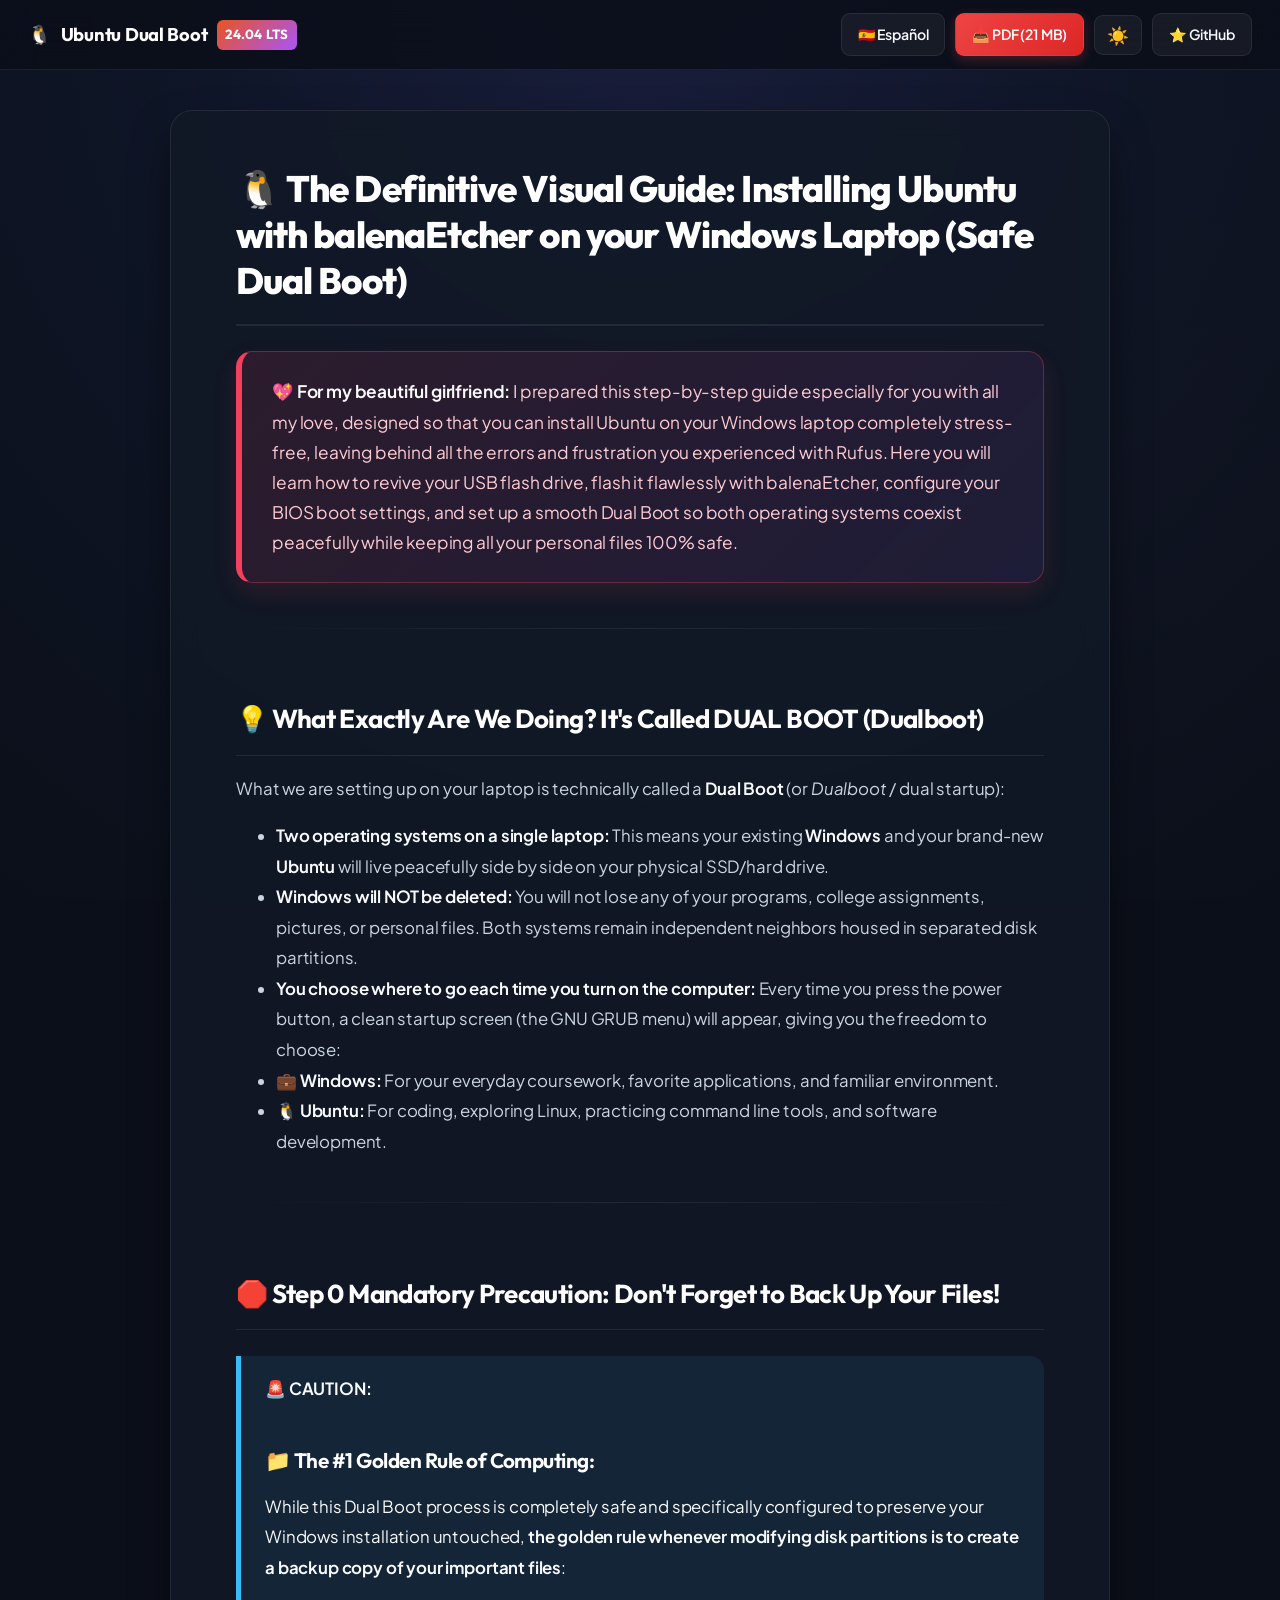
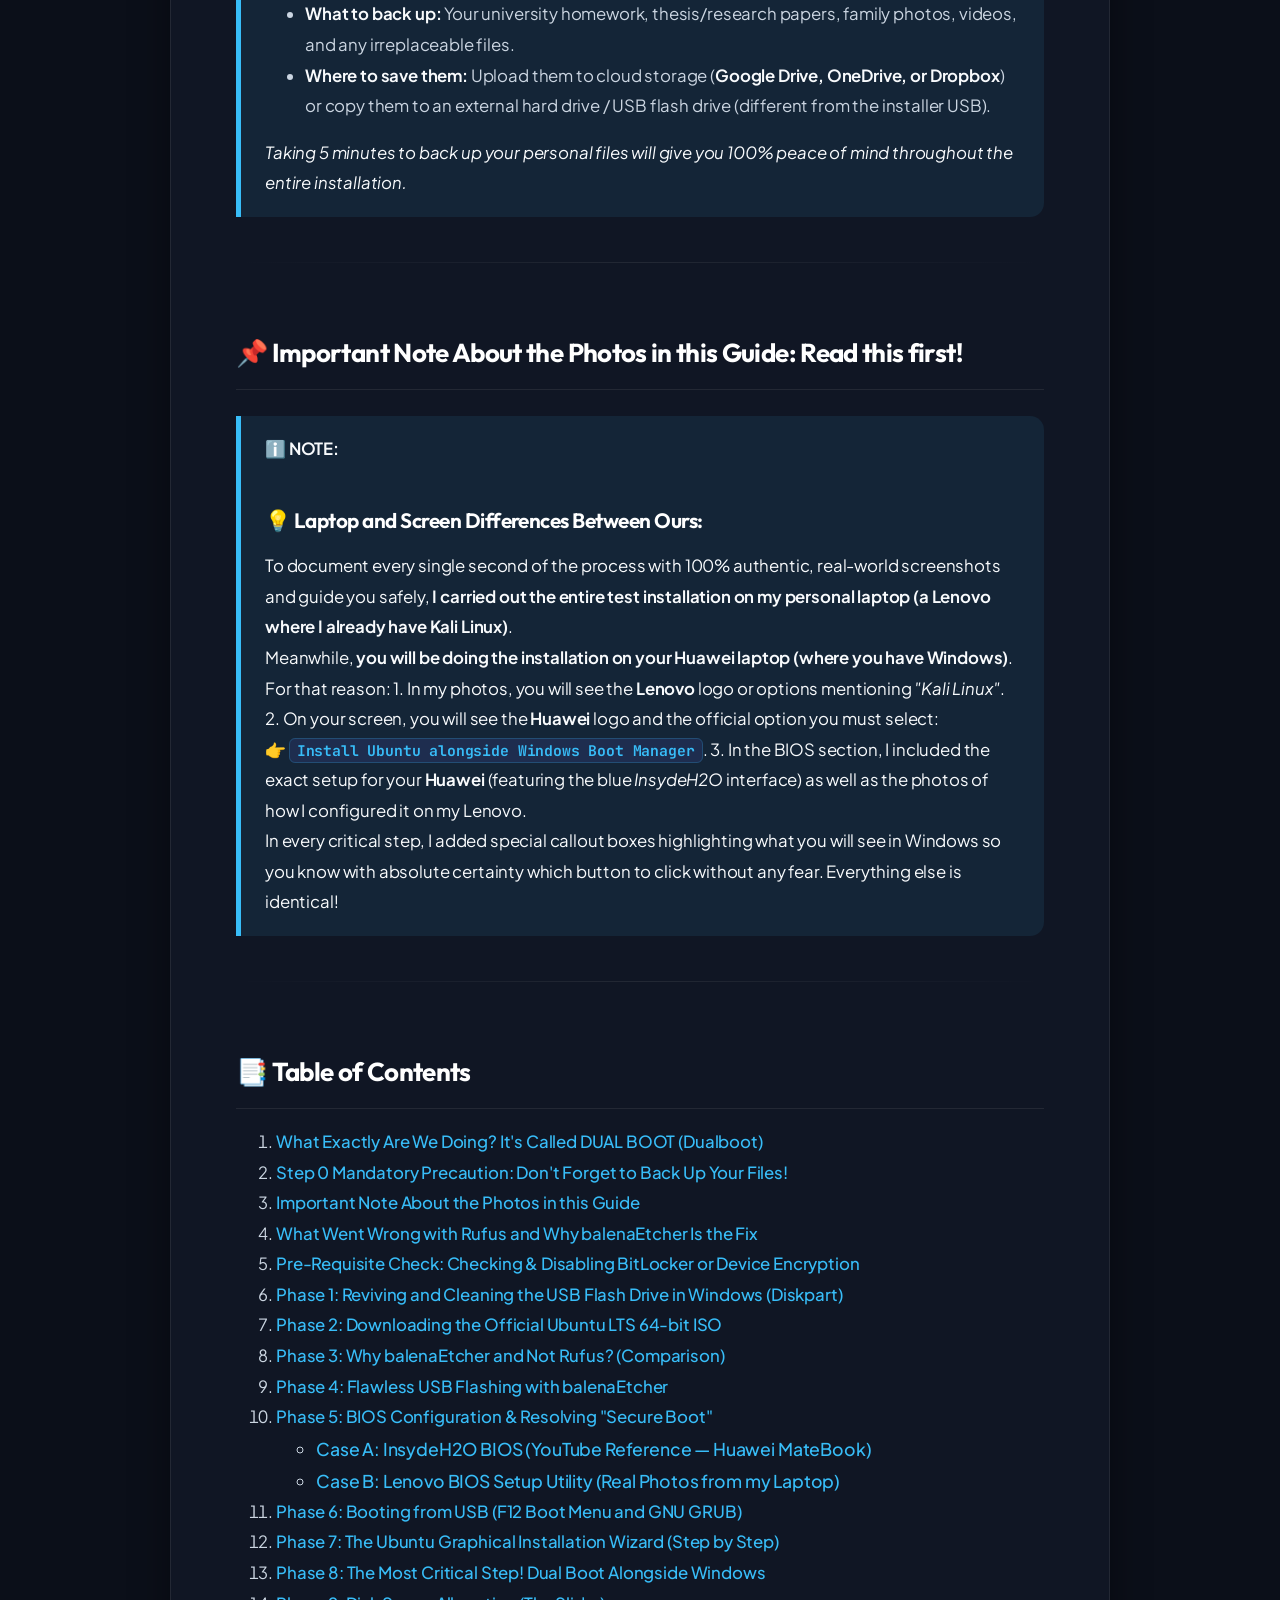
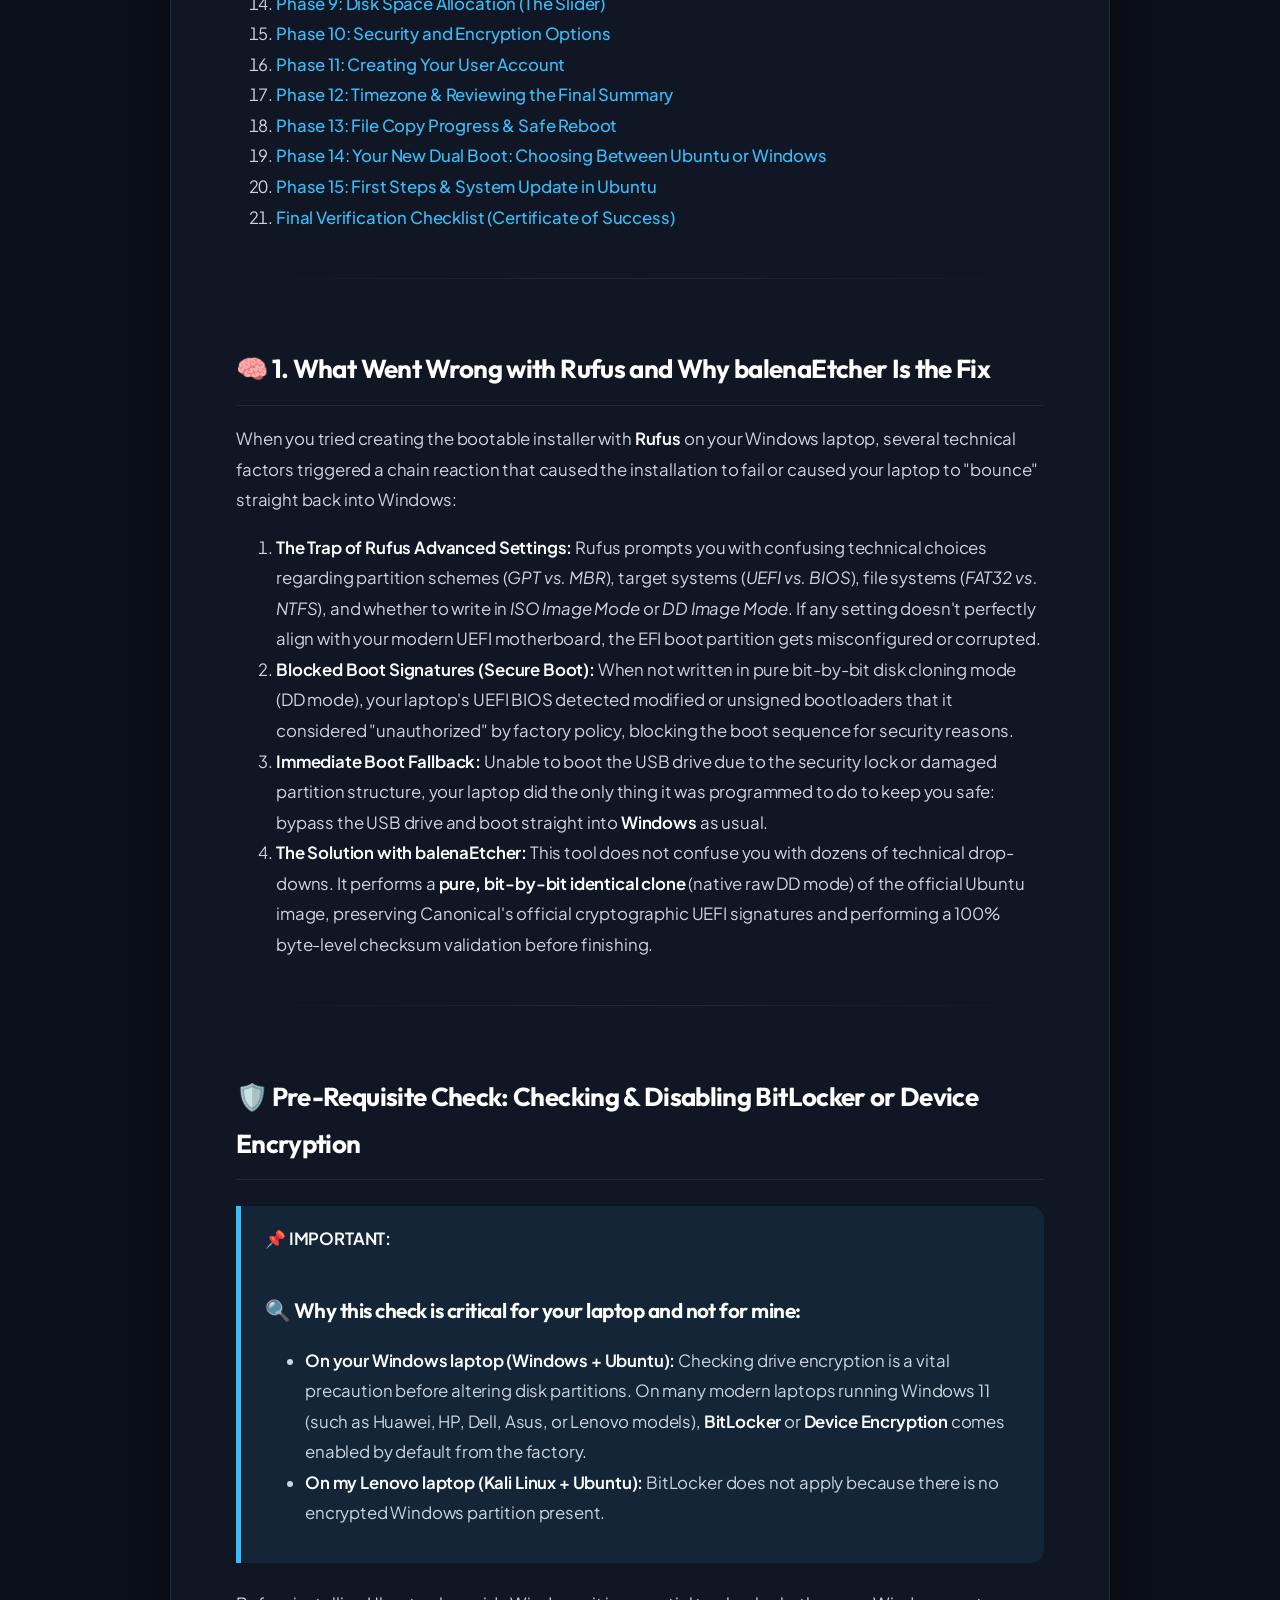
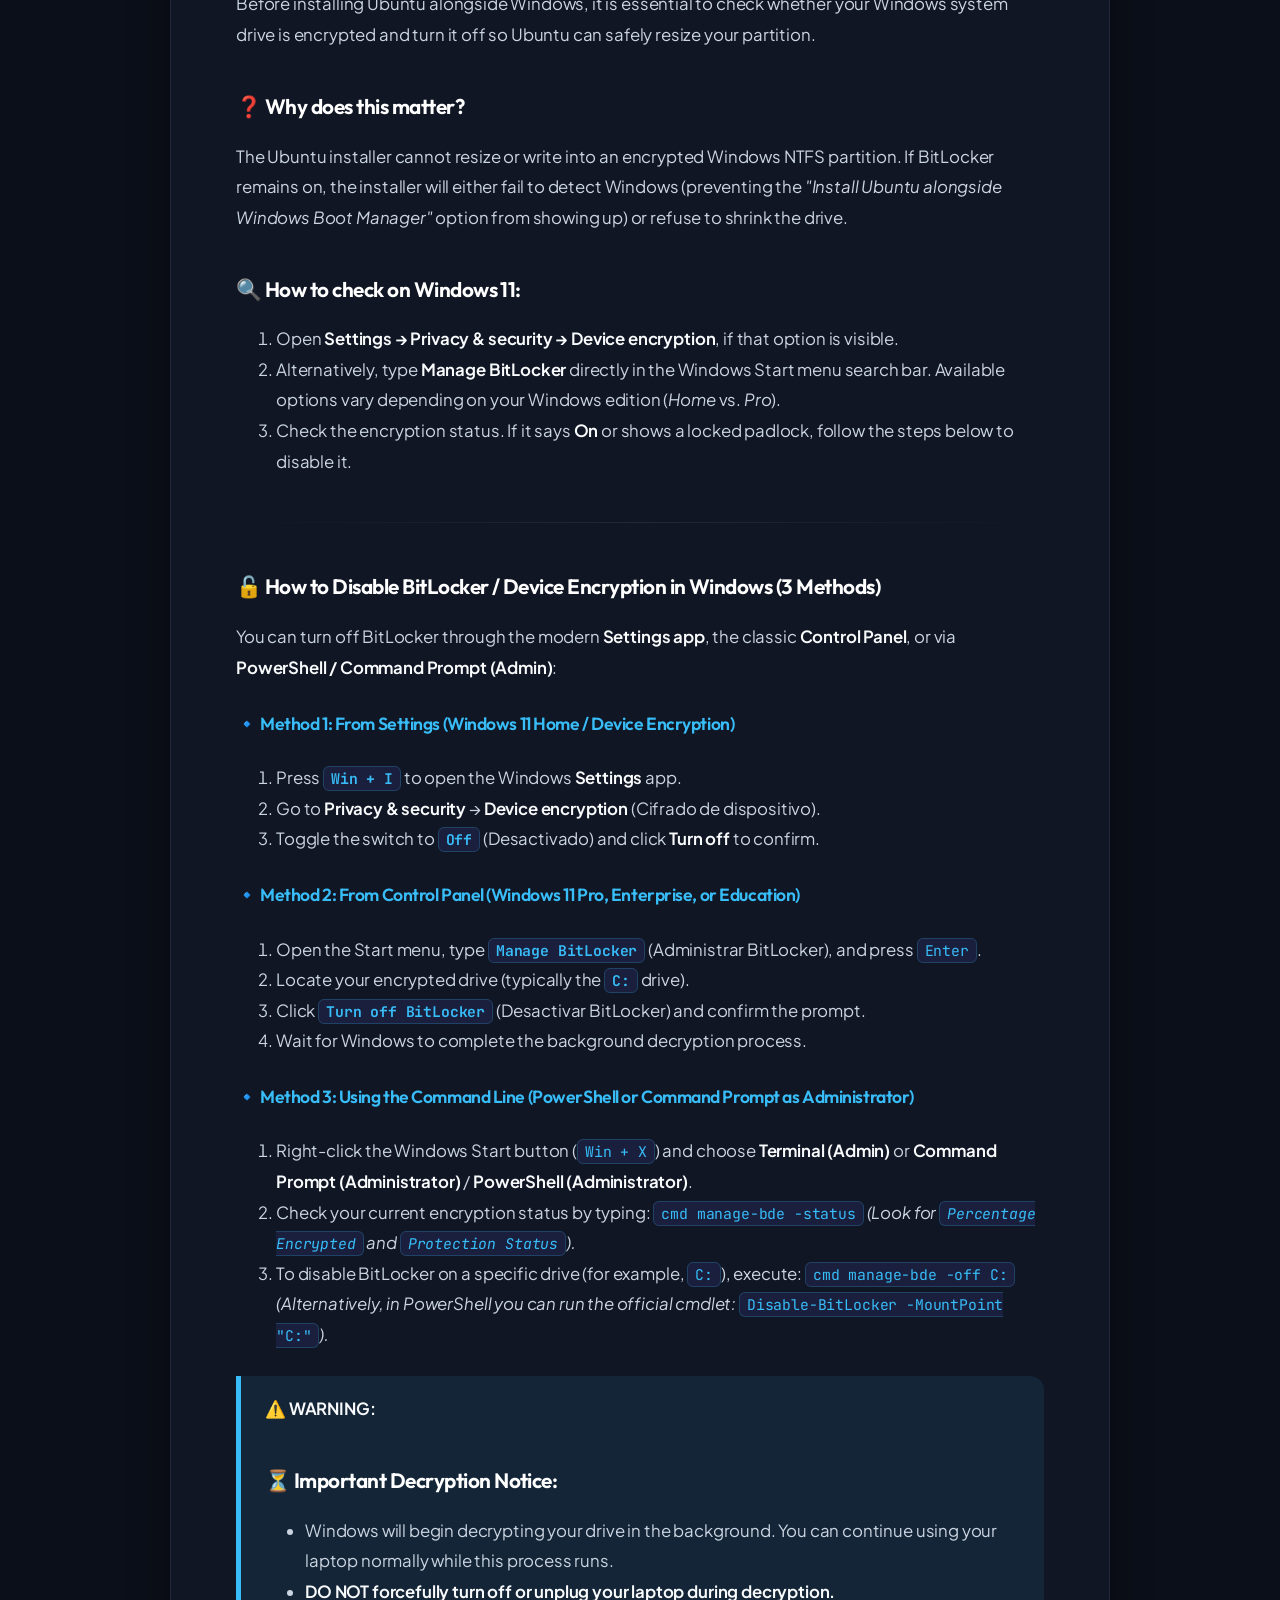
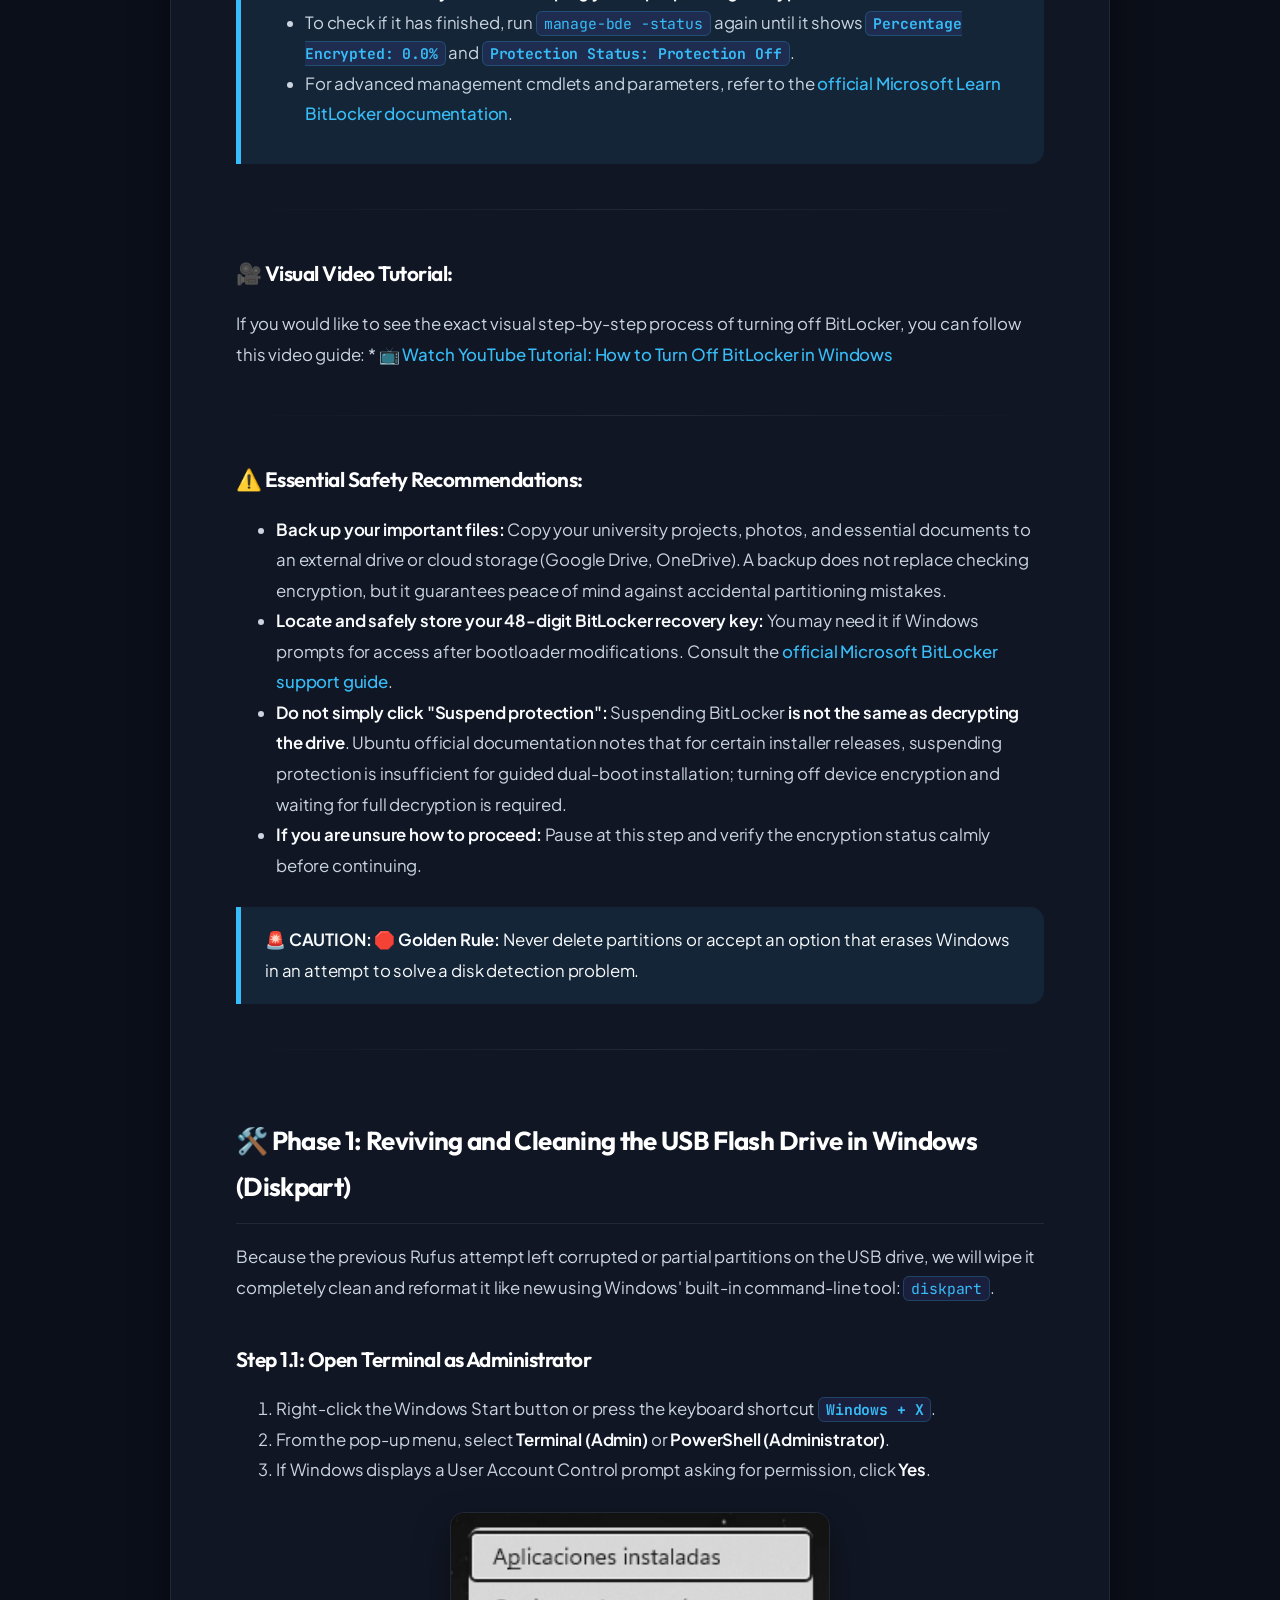
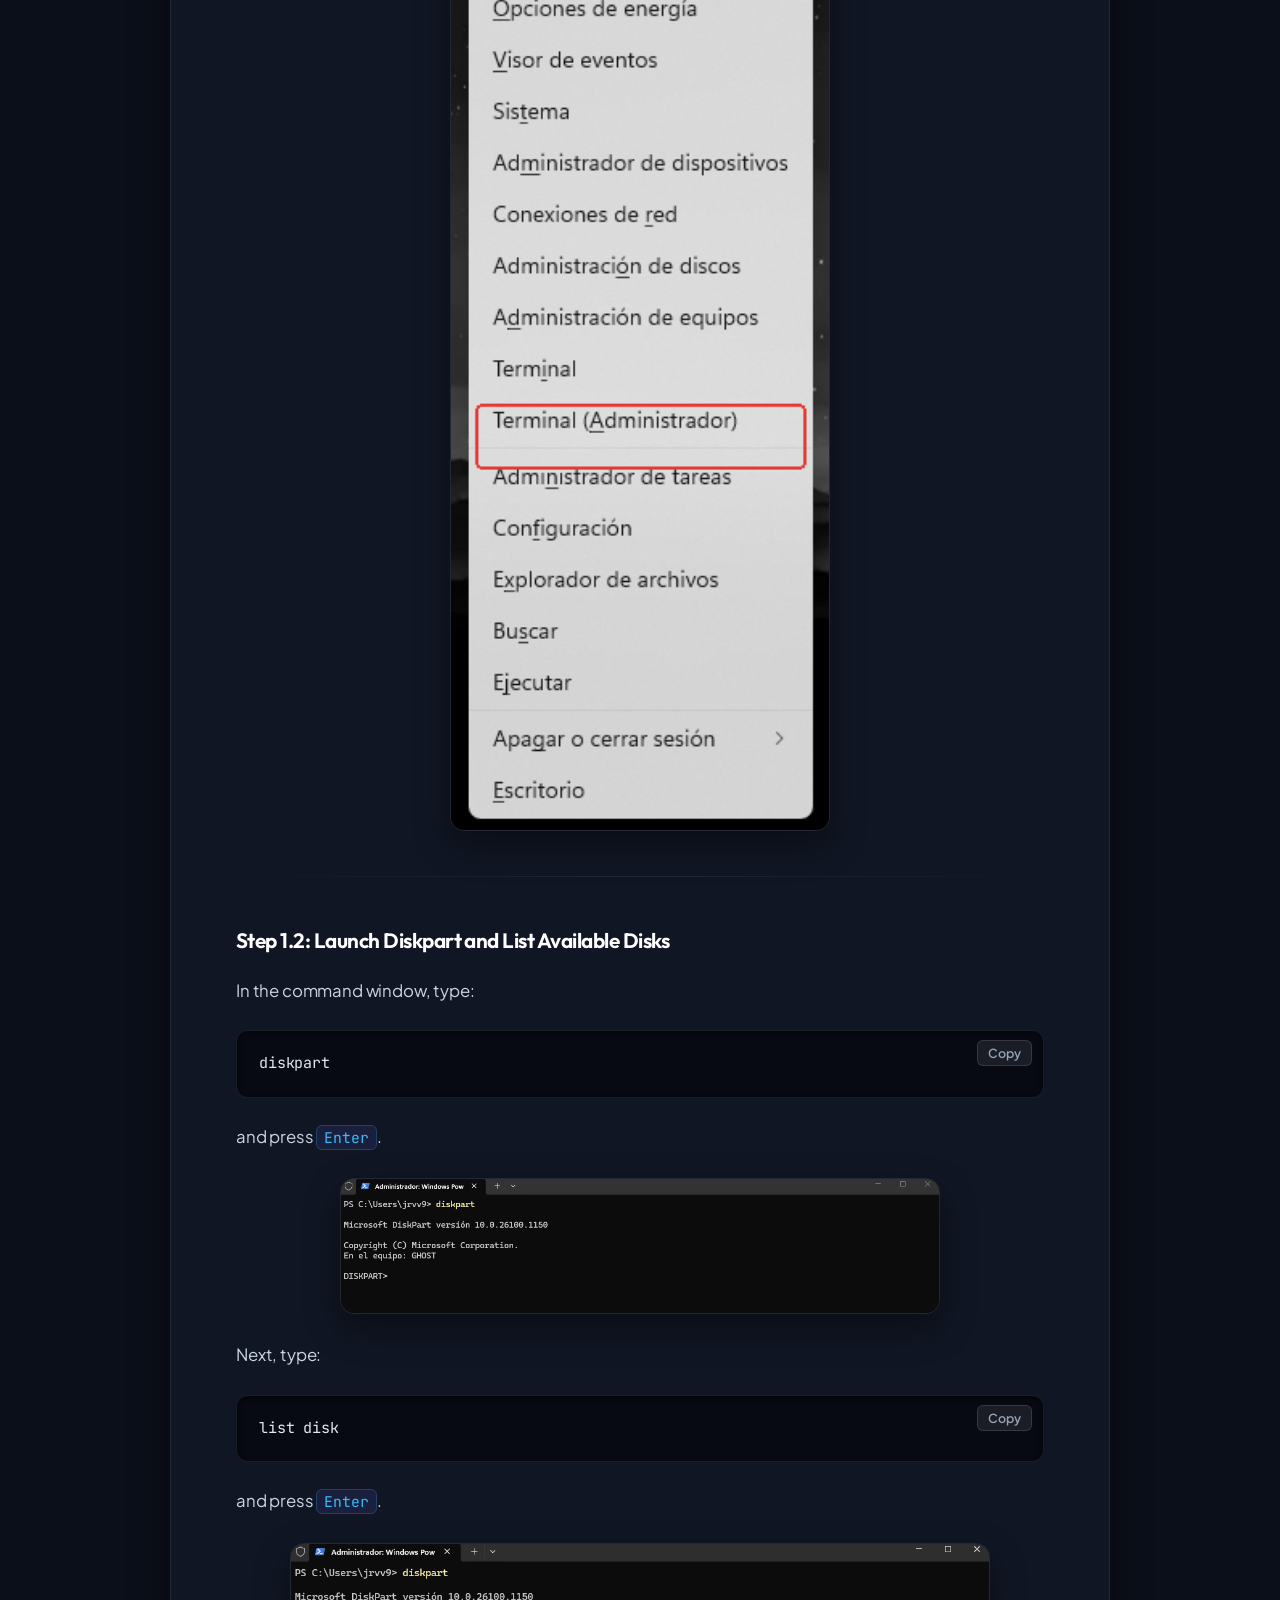
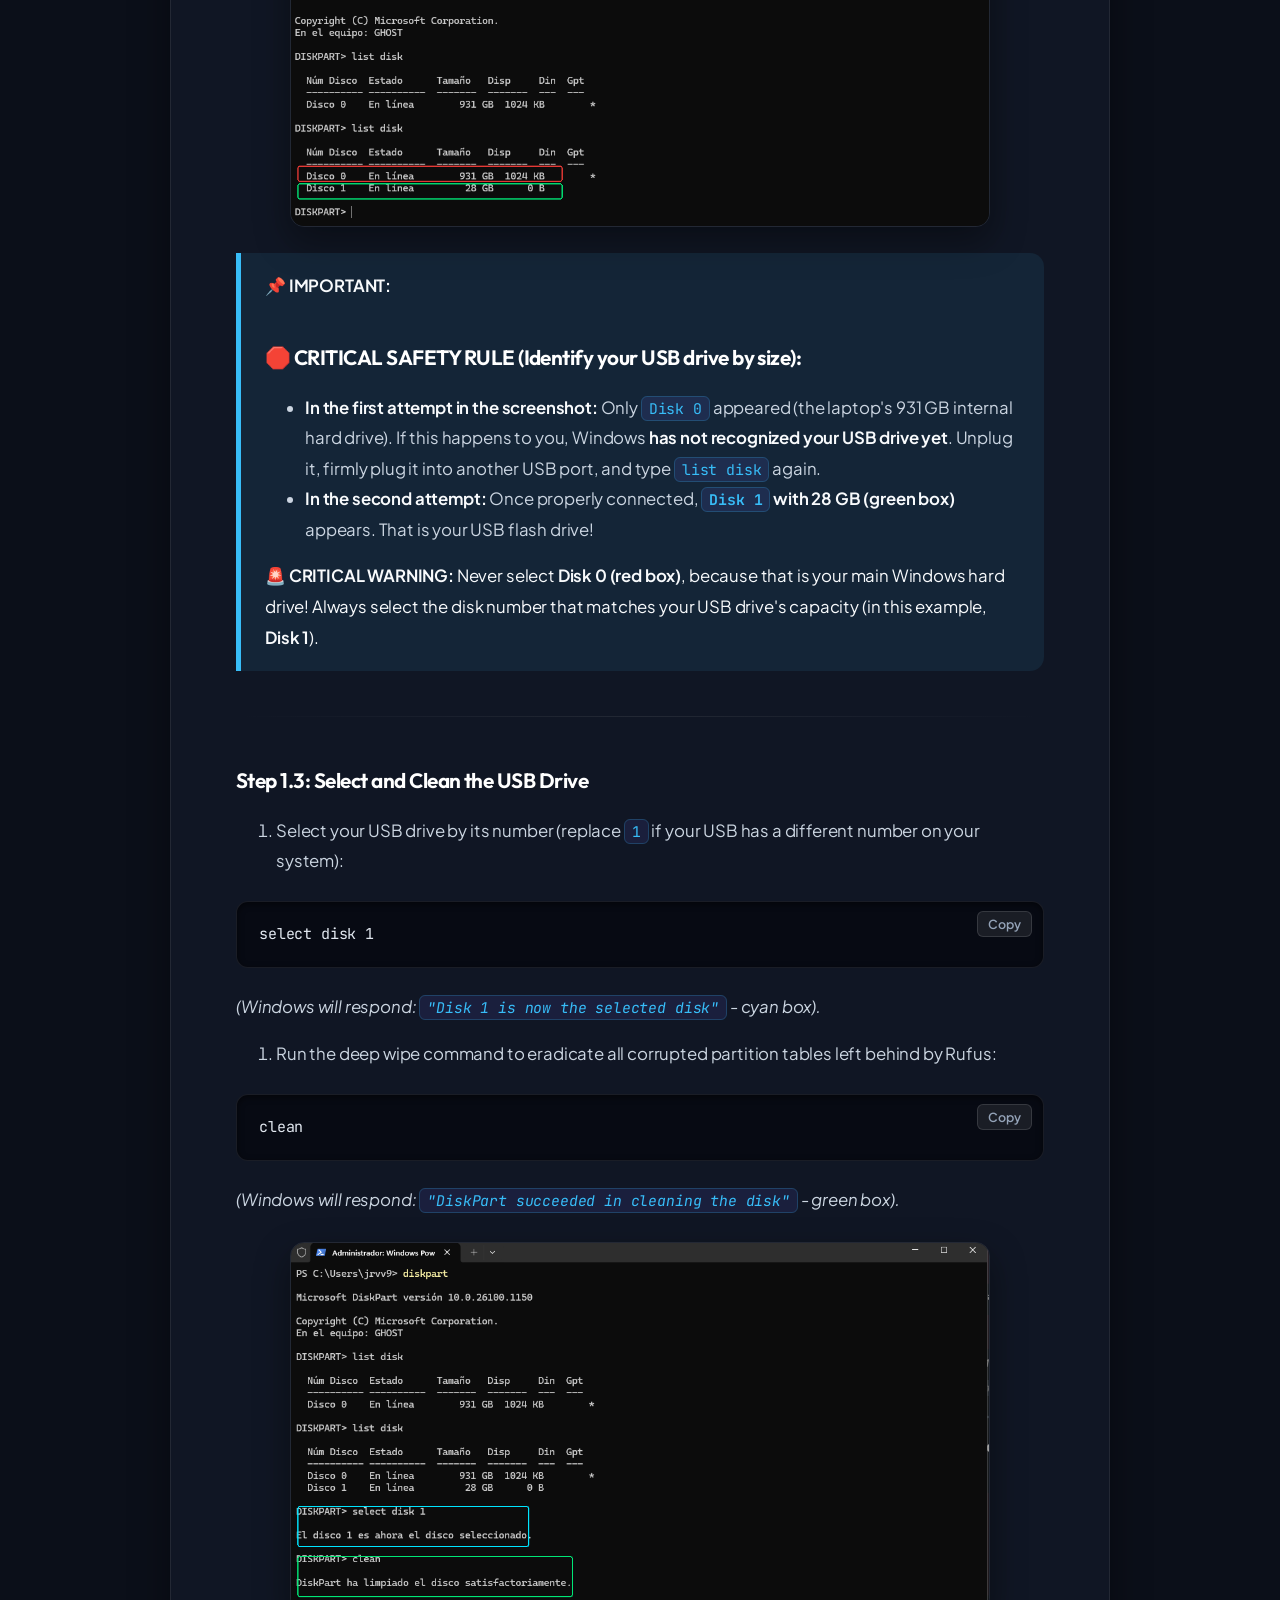
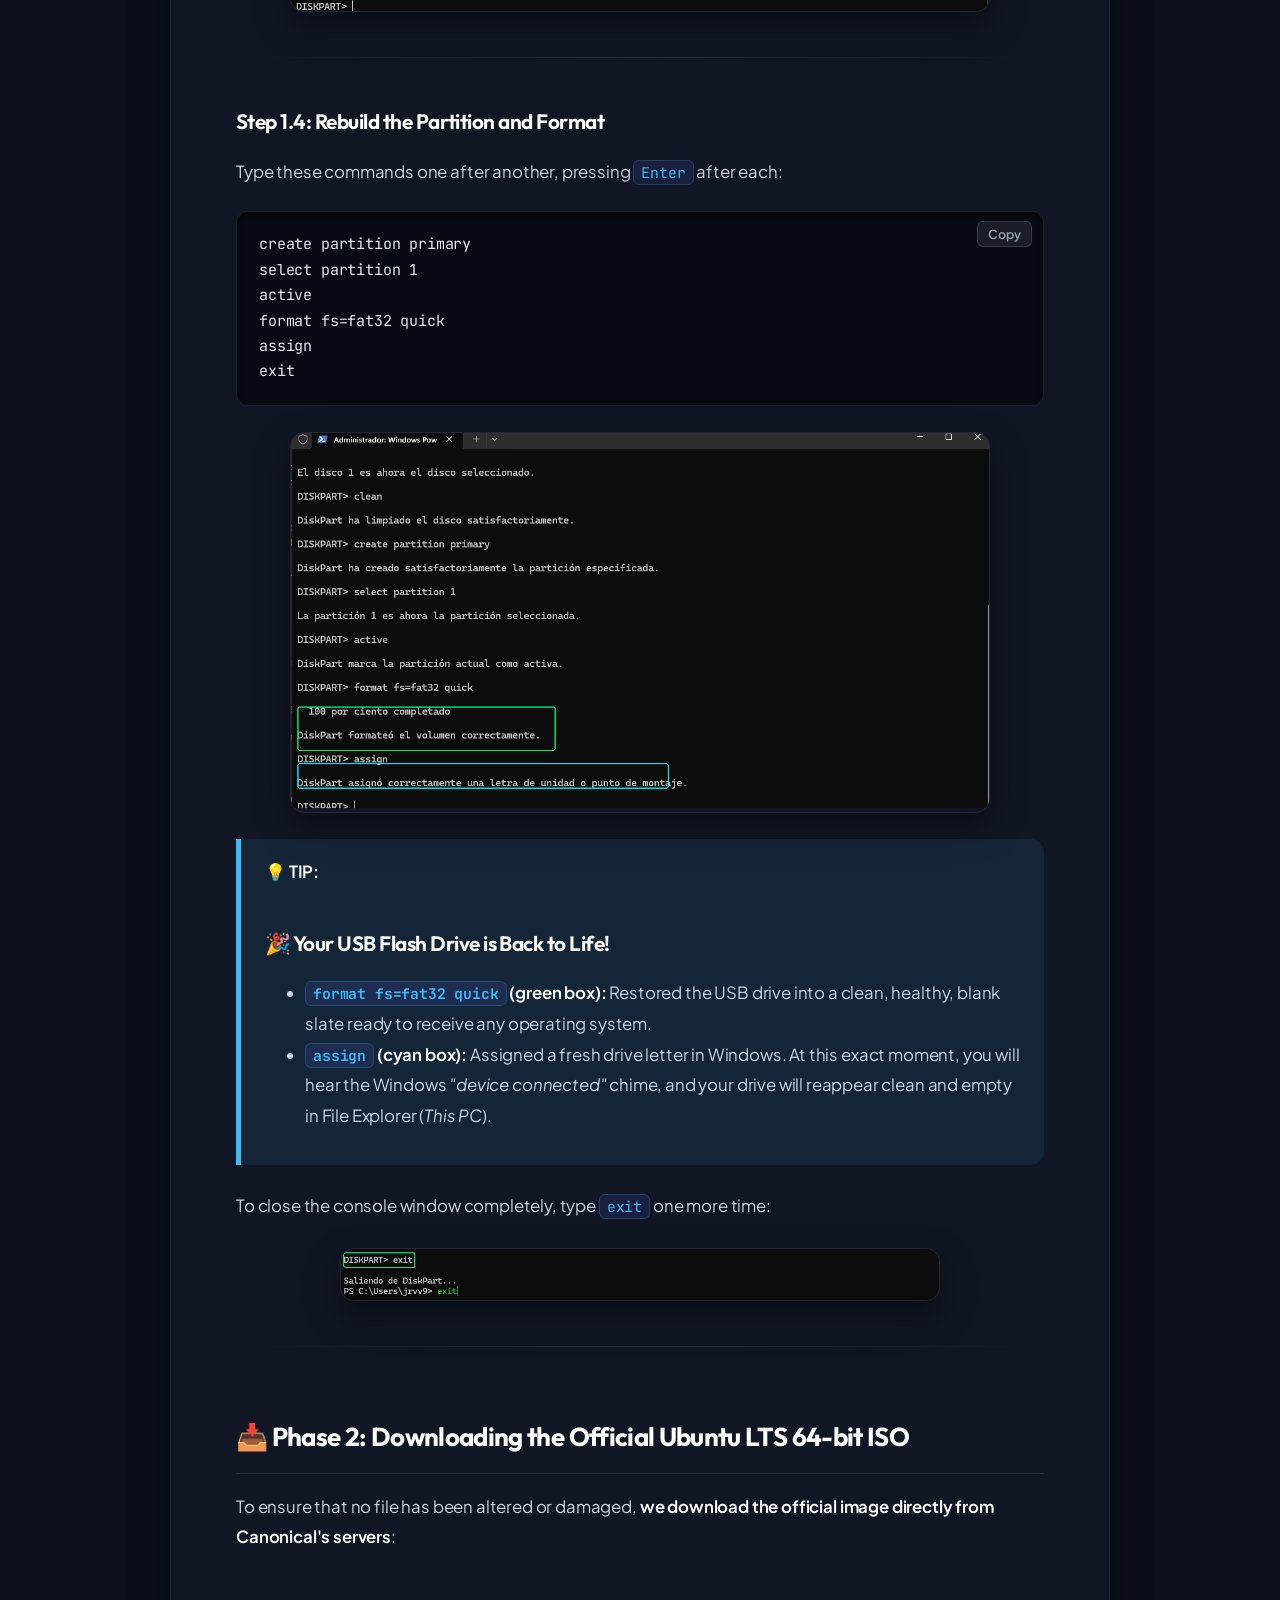
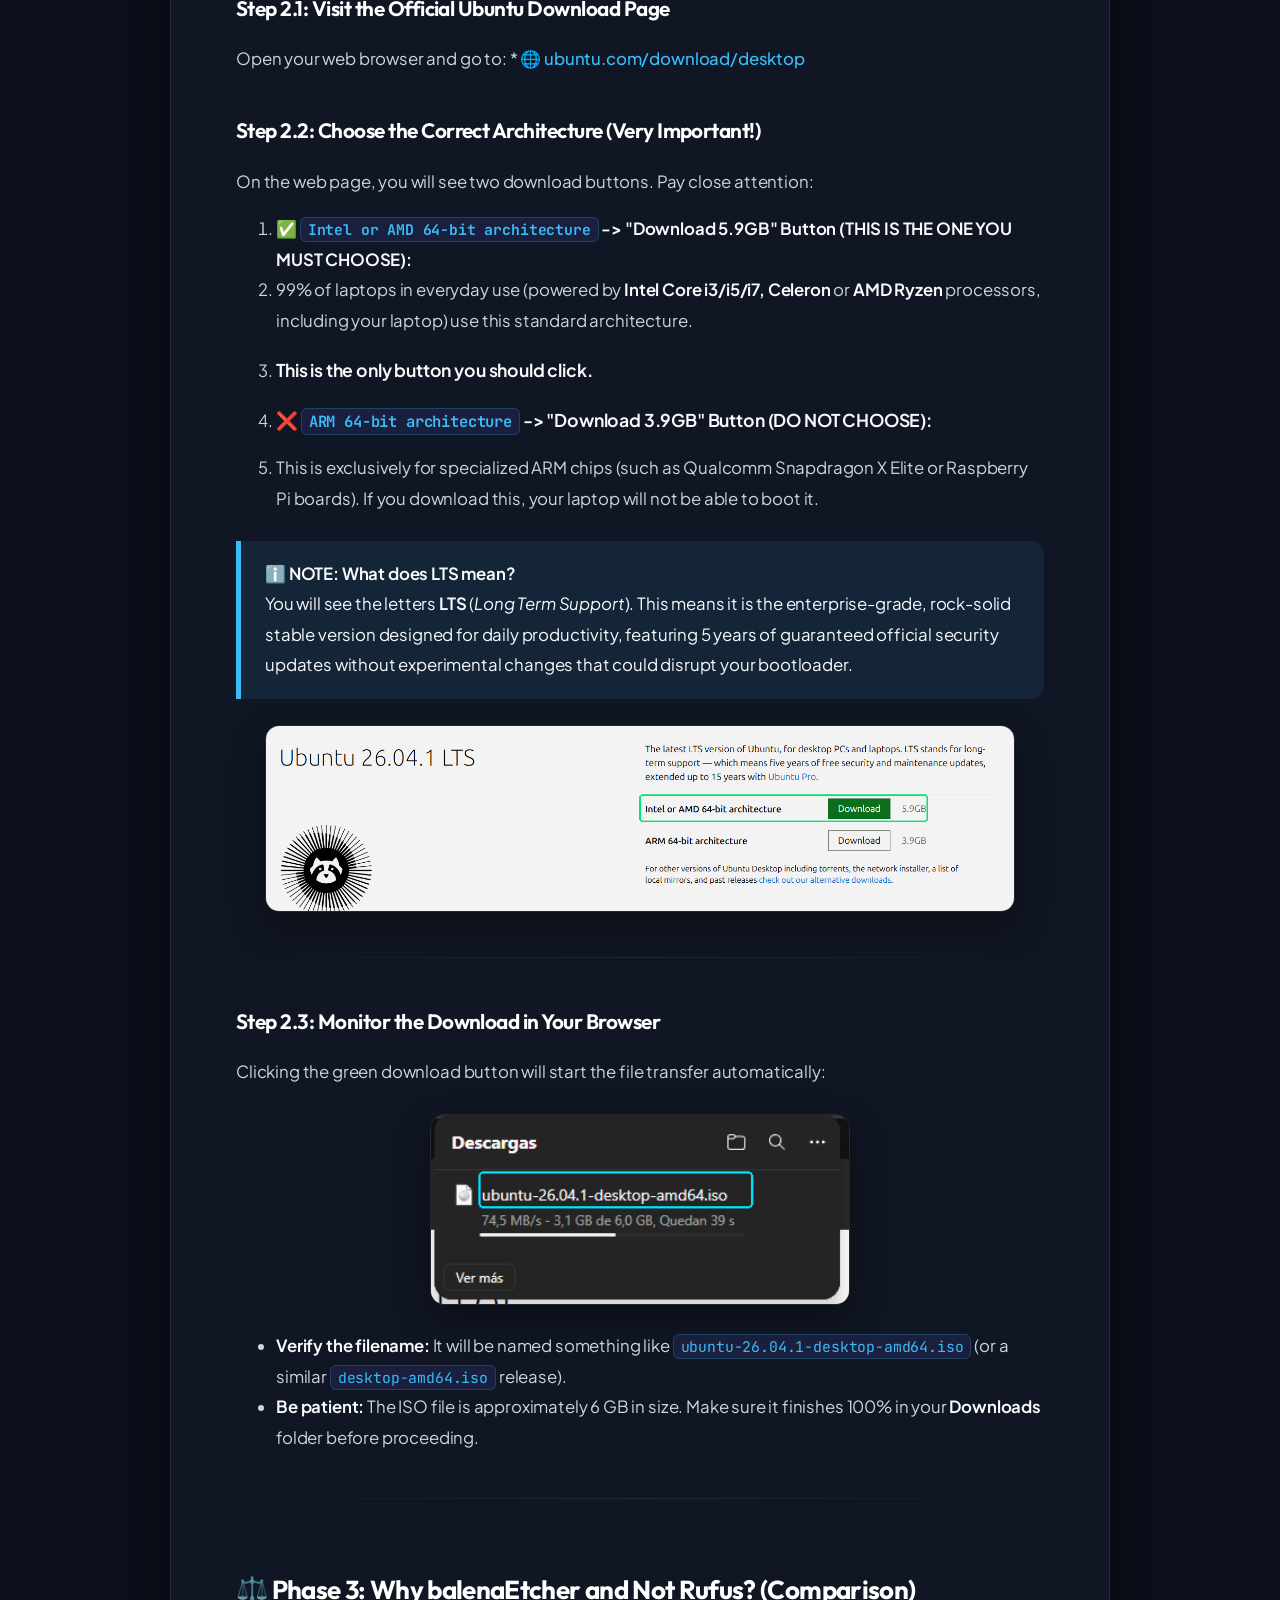
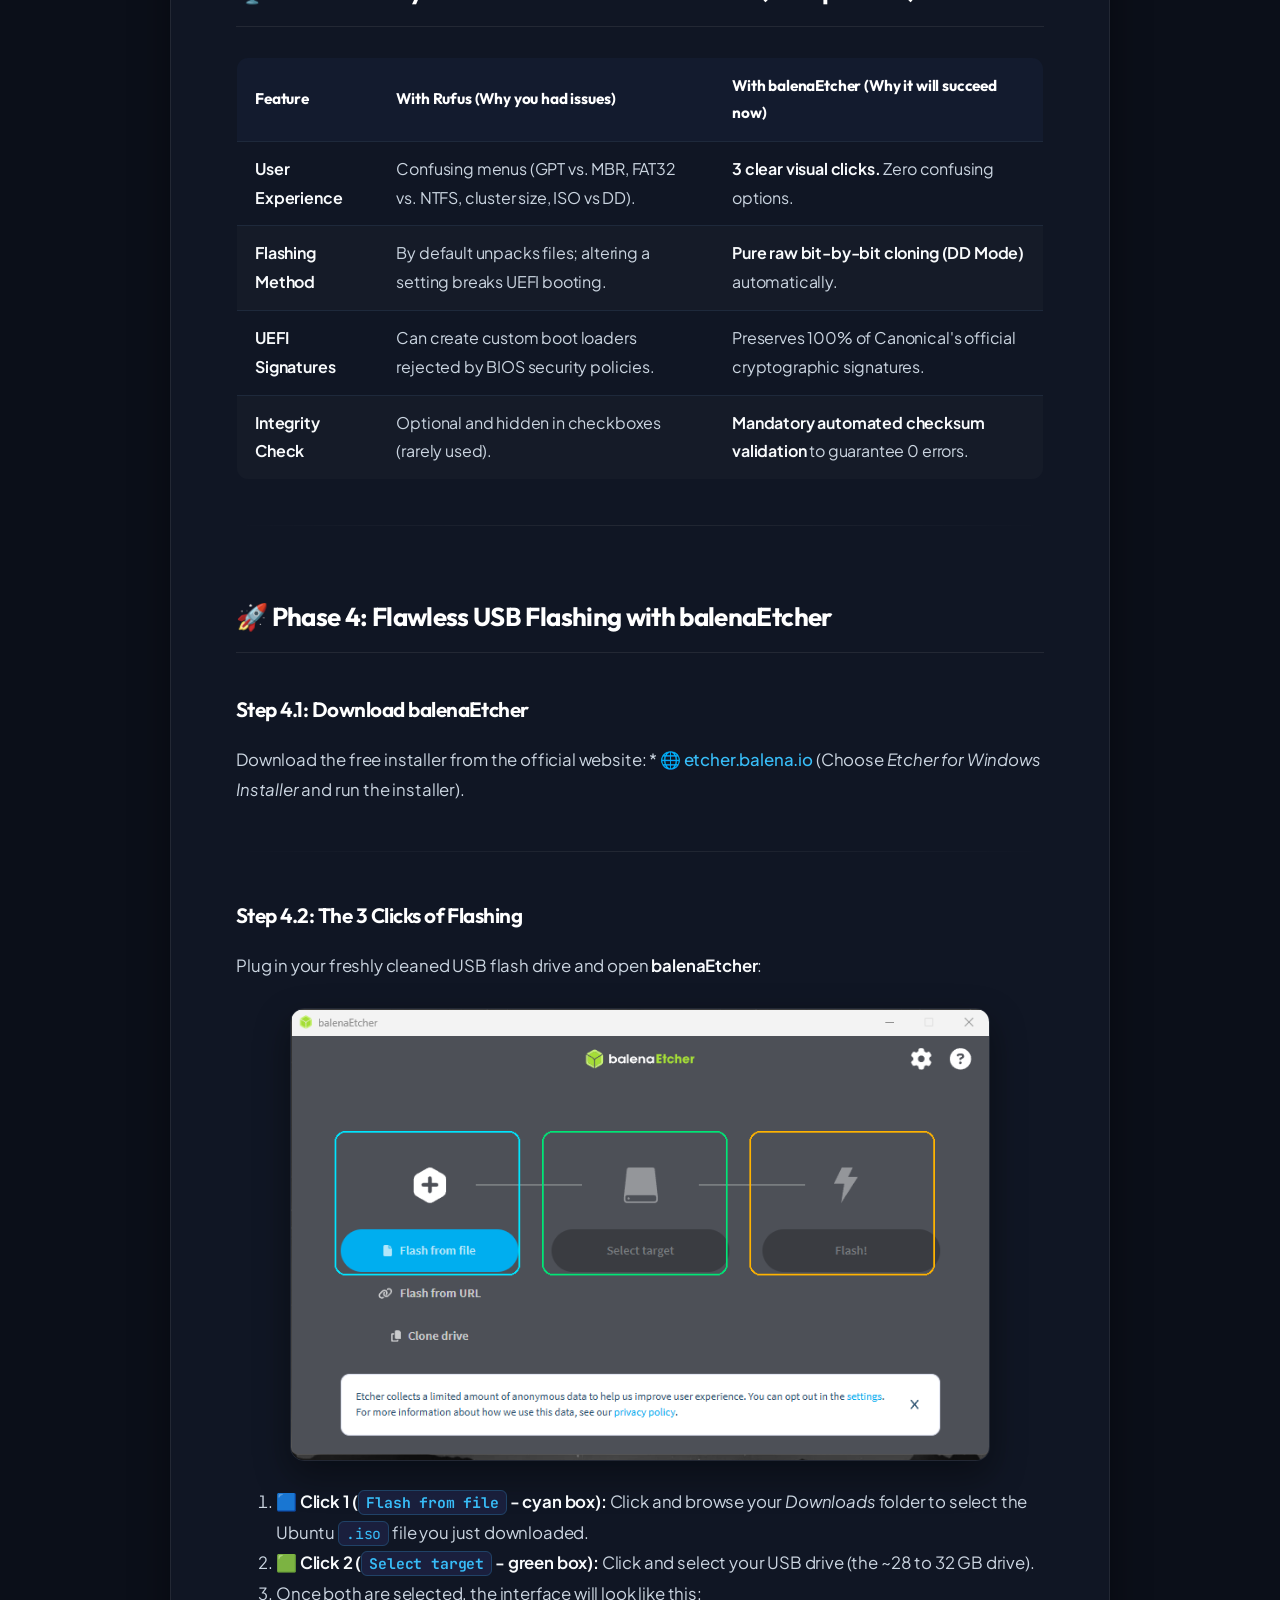
==== commit 6cd23f39: "feat: add GNU GRUB dual-boot screenshot (Phase 14) and clean up noisy asterisks and bold tokens" ====
--- a/index.html
+++ b/index.html
@@ -3,559 +3,24 @@
 <head>
 <meta charset="UTF-8">
 <meta name="viewport" content="width=device-width, initial-scale=1.0">
-<title>Ubuntu Dual Boot Visual Guide - For Charlotte</title>
+<title>Ubuntu Dual Boot Visual Guide - For 钱奕彤</title>
+<meta name="description" content="Step-by-step visual installation guide for Ubuntu 24.04 LTS Dual Boot alongside Windows for 钱奕彤.">
+<!-- Open Graph / WhatsApp / WeChat / Facebook -->
+<meta property="og:type" content="website">
+<meta property="og:url" content="https://minilux0.github.io/ubuntu-dualboot-guide/index.html">
+<meta property="og:title" content="Ubuntu Dual Boot Visual Guide - For 钱奕彤">
+<meta property="og:description" content="Step-by-step visual installation guide for Ubuntu 24.04 LTS Dual Boot alongside Windows for 钱奕彤.">
+<meta property="og:site_name" content="Ubuntu Dual Boot Guide">
+<meta property="og:image" content="https://minilux0.github.io/ubuntu-dualboot-guide/imagenes_guia/30_instalador_junto_windows.jpg">
+<!-- Twitter Card -->
+<meta name="twitter:card" content="summary_large_image">
+<meta name="twitter:title" content="Ubuntu Dual Boot Visual Guide - For 钱奕彤">
+<meta name="twitter:description" content="Step-by-step visual installation guide for Ubuntu 24.04 LTS Dual Boot alongside Windows for 钱奕彤.">
+<meta name="twitter:image" content="https://minilux0.github.io/ubuntu-dualboot-guide/imagenes_guia/30_instalador_junto_windows.jpg">
 <link rel="icon" href="data:image/svg+xml,<svg xmlns=%22http://www.w3.org/2000/svg%22 viewBox=%220 0 100 100%22><text y=%22.9em%22 font-size=%2290%22>🐧</text></svg>">
 
-<style>
-  @import url('https://fonts.googleapis.com/css2?family=Outfit:wght@400;500;600;700;800&family=Plus+Jakarta+Sans:ital,wght@0,300;0,400;0,500;0,600;0,700;1,400&family=JetBrains+Mono:wght@400;500;600&display=swap');
-
-  :root {
-    --bg-base: #0b0f19;
-    --bg-mesh: radial-gradient(circle at 50% 0%, rgba(99, 102, 241, 0.16) 0%, rgba(15, 23, 42, 0.75) 45%, #0b0f19 100%),
-               radial-gradient(circle at 100% 60%, rgba(233, 84, 32, 0.08) 0%, transparent 40%);
-    --card-surface: rgba(18, 24, 38, 0.88);
-    --card-border: rgba(255, 255, 255, 0.08);
-    --card-hover-border: rgba(99, 102, 241, 0.35);
-    
-    --text-main: #f8fafc;
-    --text-muted: #cbd5e1;
-    --text-subtle: #94a3b8;
-    --heading-main: #ffffff;
-    
-    --brand-ubuntu: #e95420;
-    --brand-indigo: #6366f1;
-    --brand-cyan: #38bdf8;
-    --brand-emerald: #10b981;
-    --brand-rose: #f43f5e;
-    --brand-amber: #f59e0b;
-    
-    --navbar-bg: rgba(11, 15, 25, 0.85);
-    --navbar-border: rgba(255, 255, 255, 0.08);
-    
-    --code-inline-bg: rgba(99, 102, 241, 0.12);
-    --code-inline-text: #38bdf8;
-    --code-inline-border: rgba(56, 189, 248, 0.22);
-    
-    --pre-bg: #070a13;
-    --pre-border: rgba(255, 255, 255, 0.08);
-    
-    --table-head: #131b2e;
-    --table-border: #1e293b;
-    --table-zebra: rgba(255, 255, 255, 0.02);
-    
-    --callout-note: rgba(56, 189, 248, 0.09);
-    --callout-note-border: #38bdf8;
-    --callout-tip: rgba(16, 185, 129, 0.09);
-    --callout-tip-border: #10b981;
-    --callout-warn: rgba(245, 158, 11, 0.1);
-    --callout-warn-border: #f59e0b;
-    --callout-danger: rgba(239, 68, 68, 0.1);
-    --callout-danger-border: #ef4444;
-    
-    --love-bg: linear-gradient(135deg, rgba(244, 63, 94, 0.12), rgba(168, 85, 247, 0.09));
-    --love-border: rgba(244, 63, 94, 0.35);
-    --love-text: #fecdd3;
-    
-    --shadow-glass: 0 20px 45px -10px rgba(0, 0, 0, 0.65);
-  }
-
-  [data-theme="light"] {
-    --bg-base: #f8fafc;
-    --bg-mesh: radial-gradient(circle at 50% 0%, #e0e7ff 0%, #f1f5f9 50%, #f8fafc 100%);
-    --card-surface: rgba(255, 255, 255, 0.96);
-    --card-border: #e2e8f0;
-    --card-hover-border: #cbd5e1;
-    
-    --text-main: #0f172a;
-    --text-muted: #334155;
-    --text-subtle: #64748b;
-    --heading-main: #0f172a;
-    
-    --navbar-bg: rgba(255, 255, 255, 0.9);
-    --navbar-border: #e2e8f0;
-    
-    --code-inline-bg: #f1f5f9;
-    --code-inline-text: #0284c7;
-    --code-inline-border: #cbd5e1;
-    
-    --pre-bg: #0f172a;
-    --pre-border: #334155;
-    
-    --table-head: #f1f5f9;
-    --table-border: #cbd5e1;
-    --table-zebra: #f8fafc;
-    
-    --callout-note: #eff6ff;
-    --callout-note-border: #3b82f6;
-    --callout-tip: #ecfdf5;
-    --callout-tip-border: #10b981;
-    --callout-warn: #fffbeb;
-    --callout-warn-border: #f59e0b;
-    --callout-danger: #fef2f2;
-    --callout-danger-border: #ef4444;
-    
-    --love-bg: linear-gradient(135deg, #fff1f2, #fdf4ff);
-    --love-border: #f43f5e;
-    --love-text: #9f1239;
-    
-    --shadow-glass: 0 10px 30px -5px rgba(0, 0, 0, 0.05);
-  }
-
-  * { box-sizing: border-box; }
-  
-  html {
-    scroll-behavior: smooth;
-  }
-
-  body {
-    font-family: 'Plus Jakarta Sans', -apple-system, BlinkMacSystemFont, 'Segoe UI', Roboto, sans-serif;
-    line-height: 1.8;
-    color: var(--text-main);
-    background-color: var(--bg-base);
-    background-image: var(--bg-mesh);
-    background-attachment: fixed;
-    margin: 0;
-    padding: 0;
-    -webkit-font-smoothing: antialiased;
-    letter-spacing: -0.01em;
-    transition: background-color 0.25s ease, color 0.25s ease;
-  }
-
-  /* Scroll Progress Bar */
-  #progress-bar {
-    position: fixed;
-    top: 0;
-    left: 0;
-    height: 3px;
-    width: 0%;
-    background: linear-gradient(90deg, #e95420, #a855f7, #38bdf8);
-    z-index: 10000;
-    transition: width 0.1s ease;
-  }
-
-  /* Header & Navbar */
-  .navbar {
-    position: sticky;
-    top: 0;
-    z-index: 1000;
-    background: var(--navbar-bg);
-    backdrop-filter: blur(20px);
-    -webkit-backdrop-filter: blur(20px);
-    border-bottom: 1px solid var(--navbar-border);
-    padding: 13px 28px;
-    display: flex;
-    justify-content: space-between;
-    align-items: center;
-  }
-
-  .nav-brand {
-    font-family: 'Outfit', sans-serif;
-    font-weight: 700;
-    font-size: 1.15em;
-    color: var(--heading-main);
-    display: flex;
-    align-items: center;
-    gap: 10px;
-    text-decoration: none;
-    letter-spacing: -0.015em;
-  }
-  
-  .brand-badge {
-    background: linear-gradient(135deg, #e95420, #a855f7);
-    color: white;
-    font-size: 0.72em;
-    padding: 3px 8px;
-    border-radius: 6px;
-    font-weight: 700;
-    letter-spacing: 0.02em;
-  }
-
-  .nav-actions {
-    display: flex;
-    gap: 10px;
-    align-items: center;
-  }
-
-  .btn {
-    font-family: 'Plus Jakarta Sans', sans-serif;
-    display: inline-flex;
-    align-items: center;
-    gap: 7px;
-    padding: 8px 16px;
-    border-radius: 9px;
-    font-size: 0.88em;
-    font-weight: 600;
-    text-decoration: none;
-    cursor: pointer;
-    border: 1px solid transparent;
-    transition: all 0.2s cubic-bezier(0.4, 0, 0.2, 1);
-  }
-  
-  .btn-outline {
-    background: rgba(255, 255, 255, 0.05);
-    color: var(--text-main) !important;
-    border-color: var(--card-border);
-  }
-  .btn-outline:hover {
-    background: rgba(255, 255, 255, 0.1);
-    border-color: var(--brand-indigo);
-    transform: translateY(-1px);
-  }
-
-  .btn-pdf {
-    background: linear-gradient(135deg, #ef4444, #dc2626);
-    color: #ffffff !important;
-    box-shadow: 0 4px 12px rgba(239, 68, 68, 0.25);
-  }
-  .btn-pdf:hover {
-    background: linear-gradient(135deg, #dc2626, #b91c1c);
-    box-shadow: 0 6px 16px rgba(239, 68, 68, 0.35);
-    transform: translateY(-1px);
-  }
-
-  .btn-theme {
-    background: rgba(255, 255, 255, 0.05);
-    color: var(--text-main);
-    border-color: var(--card-border);
-    padding: 8px 12px;
-    font-size: 1.1em;
-  }
-  .btn-theme:hover {
-    background: rgba(255, 255, 255, 0.12);
-  }
-
-  /* Container */
-  .container {
-    max-width: 980px;
-    margin: 40px auto 80px auto;
-    padding: 0 20px;
-  }
-
-  .guide-card {
-    background: var(--card-surface);
-    backdrop-filter: blur(14px);
-    -webkit-backdrop-filter: blur(14px);
-    border-radius: 22px;
-    padding: 55px 65px;
-    border: 1px solid var(--card-border);
-    box-shadow: var(--shadow-glass);
-    transition: border-color 0.25s ease;
-  }
-
-  /* Headings: Warm, Elegant, Human (Outfit font) */
-  h1, h2, h3, h4 {
-    color: var(--heading-main);
-    font-family: 'Outfit', -apple-system, sans-serif;
-    letter-spacing: -0.025em;
-  }
-
-  h1 {
-    font-size: 2.3em;
-    font-weight: 800;
-    line-height: 1.25;
-    margin-top: 0;
-    margin-bottom: 25px;
-    padding-bottom: 20px;
-    border-bottom: 2px solid var(--card-border);
-  }
-
-  h2 {
-    font-size: 1.62em;
-    font-weight: 700;
-    margin-top: 2.6em;
-    margin-bottom: 18px;
-    padding-bottom: 12px;
-    border-bottom: 1px solid var(--card-border);
-  }
-
-  h3 {
-    font-size: 1.3em;
-    font-weight: 650;
-    margin-top: 1.8em;
-    margin-bottom: 12px;
-  }
-
-  h4 {
-    font-size: 1.1em;
-    font-weight: 600;
-    color: var(--brand-cyan);
-    margin-top: 1.4em;
-  }
-
-  p, li {
-    font-size: 1.05em;
-    color: var(--text-muted);
-    line-height: 1.82;
-  }
-
-  strong {
-    color: var(--text-main);
-    font-weight: 650;
-  }
-
-  a {
-    color: var(--brand-cyan);
-    text-decoration: none;
-    font-weight: 500;
-    transition: color 0.15s ease;
-  }
-  a:hover {
-    color: #7dd3fc;
-    text-decoration: underline;
-  }
-
-  /* Romantic Love Card for Charlotte */
-  .love-card {
-    background: var(--love-bg);
-    border: 1px solid var(--love-border);
-    border-left: 6px solid #f43f5e;
-    border-radius: 16px;
-    padding: 24px 30px;
-    margin: 25px 0 35px 0;
-    box-shadow: 0 10px 25px rgba(244, 63, 94, 0.12);
-  }
-  .love-card p {
-    font-family: 'Plus Jakarta Sans', sans-serif;
-    color: var(--love-text) !important;
-    font-size: 1.08em;
-    margin: 0;
-    line-height: 1.75;
-  }
-
-  /* Callouts */
-  blockquote {
-    margin: 26px 0;
-    padding: 18px 24px;
-    border-radius: 0 14px 14px 0;
-    background: var(--callout-note);
-    border-left: 5px solid var(--callout-note-border);
-    color: var(--text-main);
-  }
-  blockquote p { margin: 0; color: var(--text-main); }
-
-  /* Images */
-  img {
-    max-width: 100%;
-    height: auto;
-    border-radius: 14px;
-    box-shadow: 0 14px 35px rgba(0, 0, 0, 0.4);
-    margin: 26px auto;
-    display: block;
-    border: 1px solid var(--card-border);
-    transition: transform 0.25s ease, box-shadow 0.25s ease;
-  }
-  img:hover {
-    transform: scale(1.015);
-    box-shadow: 0 20px 45px rgba(0, 0, 0, 0.55);
-  }
-
-  /* Code Blocks with Copy Buttons (JetBrains Mono strictly for code) */
-  code {
-    font-family: 'JetBrains Mono', monospace;
-    background: var(--code-inline-bg);
-    color: var(--code-inline-text);
-    border: 1px solid var(--code-inline-border);
-    padding: 2px 7px;
-    border-radius: 6px;
-    font-size: 0.88em;
-  }
-
-  .code-container {
-    position: relative;
-    margin: 24px 0;
-  }
-
-  pre {
-    background: var(--pre-bg);
-    border: 1px solid var(--pre-border);
-    padding: 20px 22px;
-    border-radius: 12px;
-    overflow-x: auto;
-    margin: 0;
-    box-shadow: inset 0 2px 6px rgba(0,0,0,0.5);
-  }
-  pre code {
-    background: transparent;
-    border: none;
-    color: #e2e8f0;
-    padding: 0;
-    font-size: 0.94em;
-    line-height: 1.65;
-  }
-
-  .copy-btn {
-    position: absolute;
-    top: 10px;
-    right: 12px;
-    background: rgba(255, 255, 255, 0.08);
-    border: 1px solid rgba(255, 255, 255, 0.12);
-    color: #94a3b8;
-    border-radius: 6px;
-    padding: 4px 10px;
-    font-size: 0.78em;
-    font-family: 'Plus Jakarta Sans', sans-serif;
-    font-weight: 600;
-    cursor: pointer;
-    transition: all 0.2s ease;
-  }
-  .copy-btn:hover {
-    background: rgba(255, 255, 255, 0.18);
-    color: #ffffff;
-  }
-
-  /* Tables */
-  table {
-    width: 100%;
-    border-collapse: collapse;
-    margin: 30px 0;
-    border-radius: 12px;
-    overflow: hidden;
-    border: 1px solid var(--table-border);
-  }
-  th {
-    background: var(--table-head);
-    color: var(--heading-main);
-    font-family: 'Outfit', sans-serif;
-    font-size: 0.96em;
-    font-weight: 700;
-    padding: 14px 18px;
-    text-align: left;
-    border-bottom: 1px solid var(--table-border);
-  }
-  td {
-    padding: 13px 18px;
-    border-bottom: 1px solid var(--table-border);
-    color: var(--text-muted);
-  }
-  tr:nth-child(even) { background: var(--table-zebra); }
-  tr:hover { background: rgba(255, 255, 255, 0.03); }
-
-  /* Dividers */
-  hr {
-    border: 0;
-    height: 1px;
-    background: linear-gradient(90deg, transparent, var(--card-border), transparent);
-    margin: 45px 0;
-  }
-
-  /* Back to Top Floating Button */
-  #back-to-top {
-    position: fixed;
-    bottom: 28px;
-    right: 28px;
-    width: 44px;
-    height: 44px;
-    border-radius: 50%;
-    background: var(--card-surface);
-    border: 1px solid var(--card-border);
-    color: var(--text-main);
-    display: flex;
-    align-items: center;
-    justify-content: center;
-    cursor: pointer;
-    opacity: 0;
-    visibility: hidden;
-    transition: all 0.25s ease;
-    box-shadow: 0 6px 20px rgba(0,0,0,0.3);
-    z-index: 999;
-    font-size: 1.1em;
-  }
-  #back-to-top.visible {
-    opacity: 1;
-    visibility: visible;
-  }
-  #back-to-top:hover {
-    background: var(--brand-indigo);
-    color: #ffffff;
-    transform: translateY(-2px);
-  }
-
-  /* Footer */
-  footer {
-    text-align: center;
-    padding: 40px 20px;
-    color: var(--text-subtle);
-    font-size: 0.92em;
-    font-family: 'Plus Jakarta Sans', sans-serif;
-    border-top: 1px solid var(--navbar-border);
-  }
-
-  @media (max-width: 768px) {
-    .guide-card { padding: 30px 20px; border-radius: 14px; }
-    .navbar { flex-direction: column; gap: 12px; padding: 14px 18px; }
-    .nav-actions { width: 100%; justify-content: space-between; flex-wrap: wrap; }
-    h1 { font-size: 1.8em; }
-    h2 { font-size: 1.4em; }
-  }
-</style>
-
-<script>
-  // Theme Toggle with LocalStorage
-  function toggleTheme() {
-    const currentTheme = document.documentElement.getAttribute('data-theme') || 'dark';
-    const newTheme = currentTheme === 'dark' ? 'light' : 'dark';
-    document.documentElement.setAttribute('data-theme', newTheme);
-    localStorage.setItem('theme', newTheme);
-    updateThemeIcon(newTheme);
-  }
-
-  function updateThemeIcon(theme) {
-    const btn = document.getElementById('theme-toggle-btn');
-    if (btn) {
-      btn.innerHTML = theme === 'dark' ? '☀️' : '🌙';
-      btn.title = theme === 'dark' ? 'Switch to Light Mode' : 'Switch to Dark Mode';
-    }
-  }
-
-  // Scroll Progress and Back-To-Top
-  window.addEventListener('scroll', () => {
-    const winScroll = document.body.scrollTop || document.documentElement.scrollTop;
-    const height = document.documentElement.scrollHeight - document.documentElement.clientHeight;
-    const scrolled = (winScroll / height) * 100;
-    document.getElementById('progress-bar').style.width = scrolled + '%';
-
-    const topBtn = document.getElementById('back-to-top');
-    if (winScroll > 400) {
-      topBtn.classList.add('visible');
-    } else {
-      topBtn.classList.remove('visible');
-    }
-  });
-
-  function scrollToTop() {
-    window.scrollTo({ top: 0, behavior: 'smooth' });
-  }
-
-  // Dynamic Copy Code Buttons
-  document.addEventListener('DOMContentLoaded', () => {
-    const saved = localStorage.getItem('theme') || 'dark';
-    document.documentElement.setAttribute('data-theme', saved);
-    updateThemeIcon(saved);
-
-    document.querySelectorAll('pre').forEach((pre) => {
-      const container = document.createElement('div');
-      container.className = 'code-container';
-      pre.parentNode.insertBefore(container, pre);
-      container.appendChild(pre);
-
-      const copyBtn = document.createElement('button');
-      copyBtn.className = 'copy-btn';
-      copyBtn.innerText = 'Copy';
-      copyBtn.onclick = () => {
-        const codeText = pre.querySelector('code') ? pre.querySelector('code').innerText : pre.innerText;
-        navigator.clipboard.writeText(codeText).then(() => {
-          copyBtn.innerText = 'Copied!';
-          copyBtn.style.color = '#22c55e';
-          setTimeout(() => {
-            copyBtn.innerText = 'Copy';
-            copyBtn.style.color = '';
-          }, 2000);
-        });
-      };
-      container.appendChild(copyBtn);
-    });
-  });
-</script>
+  <link rel="stylesheet" href="css/style.css">
+  <script src="js/script.js" defer></script>
 
 </head>
 <body>
@@ -567,7 +32,7 @@
           </a>
           <div class="nav-actions">
             <a href="es.html" class="btn btn-outline">🇪🇸 Español</a>
-            <a href="ubuntu_dualboot_guide_for_charlotte.pdf" download class="btn btn-pdf">📥 PDF (21 MB)</a>
+            <a href="ubuntu_dualboot_guide.pdf" download class="btn btn-pdf">📥 PDF (21 MB)</a>
             <button id="theme-toggle-btn" class="btn btn-theme" onclick="toggleTheme()" title="Toggle Dark/Light Mode">☀️</button>
             <a href="https://github.com/MiniLux0/ubuntu-dualboot-guide" target="_blank" class="btn btn-outline">⭐ GitHub</a>
           </div>
@@ -576,7 +41,7 @@
 <div class="container">
   <main class="guide-card">
     <h1 id="the-definitive-visual-guide-installing-ubuntu-with-balenaetcher-on-your-windows-laptop-safe-dual-boot">🐧 The Definitive Visual Guide: Installing Ubuntu with balenaEtcher on your Windows Laptop (Safe Dual Boot)</h1>
-<div class="love-card"><p>💖 <strong>For my beautiful girlfriend:</strong> I prepared this step-by-step guide especially for you with all my love, designed so that you can install **Ubuntu** on your **Windows** laptop completely stress-free, leaving behind all the errors and frustration you experienced with Rufus. Here you will learn how to revive your USB flash drive, flash it flawlessly with **balenaEtcher**, configure your BIOS boot settings, and set up a smooth **Dual Boot** so both operating systems coexist peacefully while keeping all your personal files 100% safe.</p></div>
+<div class="love-card"><p>💖 <strong>For my beautiful girlfriend:</strong> I prepared this step-by-step guide especially for you with all my love, designed so that you can install Ubuntu on your Windows laptop completely stress-free, leaving behind all the errors and frustration you experienced with Rufus. Here you will learn how to revive your USB flash drive, flash it flawlessly with balenaEtcher, configure your BIOS boot settings, and set up a smooth Dual Boot so both operating systems coexist peacefully while keeping all your personal files 100% safe.</p></div>
 
 <hr />
 <h2 id="what-exactly-are-we-doing-its-called-dual-boot-dualboot">💡 What Exactly Are We Doing? It's Called DUAL BOOT (Dualboot)</h2>
@@ -650,7 +115,7 @@
 <li><strong>The Trap of Rufus Advanced Settings:</strong> Rufus prompts you with confusing technical choices regarding partition schemes (<em>GPT vs. MBR</em>), target systems (<em>UEFI vs. BIOS</em>), file systems (<em>FAT32 vs. NTFS</em>), and whether to write in <em>ISO Image Mode</em> or <em>DD Image Mode</em>. If any setting doesn't perfectly align with your modern UEFI motherboard, the EFI boot partition gets misconfigured or corrupted.</li>
 <li><strong>Blocked Boot Signatures (Secure Boot):</strong> When not written in pure bit-by-bit disk cloning mode (DD mode), your laptop's UEFI BIOS detected modified or unsigned bootloaders that it considered "unauthorized" by factory policy, blocking the boot sequence for security reasons.</li>
 <li><strong>Immediate Boot Fallback:</strong> Unable to boot the USB drive due to the security lock or damaged partition structure, your laptop did the only thing it was programmed to do to keep you safe: bypass the USB drive and boot straight into <strong>Windows</strong> as usual.</li>
-<li><strong>The Solution with balenaEtcher:</strong> <strong>balenaEtcher</strong> does not confuse you with dozens of technical drop-downs. It performs a <strong>pure, bit-by-bit identical clone</strong> (native raw DD mode) of the official Ubuntu image, preserving Canonical's official cryptographic UEFI signatures and performing a 100% byte-level checksum validation before finishing.</li>
+<li><strong>The Solution with balenaEtcher:</strong> This tool does not confuse you with dozens of technical drop-downs. It performs a <strong>pure, bit-by-bit identical clone</strong> (native raw DD mode) of the official Ubuntu image, preserving Canonical's official cryptographic UEFI signatures and performing a 100% byte-level checksum validation before finishing.</li>
 </ol>
 <hr />
 <h2 id="pre-requisite-check-checking-disabling-bitlocker-or-device-encryption">🛡️ Pre-Requisite Check: Checking &amp; Disabling BitLocker or Device Encryption</h2>
@@ -677,14 +142,14 @@
 <h4 id="method-1-from-settings-windows-11-home-device-encryption">🔹 Method 1: From Settings (Windows 11 Home / Device Encryption)</h4>
 <ol>
 <li>Press <strong><code>Win + I</code></strong> to open the Windows <strong>Settings</strong> app.</li>
-<li>Go to <strong>Privacy &amp; security</strong> → <strong>Device encryption</strong> <em>(Cifrado de dispositivo)</em>.</li>
-<li>Toggle the switch to <strong><code>Off</code></strong> <em>(Desactivado)</em> and click <strong>Turn off</strong> to confirm.</li>
+<li>Go to <strong>Privacy &amp; security</strong> → <strong>Device encryption</strong> (Cifrado de dispositivo).</li>
+<li>Toggle the switch to <strong><code>Off</code></strong> (Desactivado) and click <strong>Turn off</strong> to confirm.</li>
 </ol>
 <h4 id="method-2-from-control-panel-windows-11-pro-enterprise-or-education">🔹 Method 2: From Control Panel (Windows 11 Pro, Enterprise, or Education)</h4>
 <ol>
-<li>Open the Start menu, type <strong><code>Manage BitLocker</code></strong> <em>(Administrar BitLocker)</em>, and press <code>Enter</code>.</li>
+<li>Open the Start menu, type <strong><code>Manage BitLocker</code></strong> (Administrar BitLocker), and press <code>Enter</code>.</li>
 <li>Locate your encrypted drive (typically the <strong><code>C:</code></strong> drive).</li>
-<li>Click <strong><code>Turn off BitLocker</code></strong> <em>(Desactivar BitLocker)</em> and confirm the prompt.</li>
+<li>Click <strong><code>Turn off BitLocker</code></strong> (Desactivar BitLocker) and confirm the prompt.</li>
 <li>Wait for Windows to complete the background decryption process.</li>
 </ol>
 <h4 id="method-3-using-the-command-line-powershell-or-command-prompt-as-administrator">🔹 Method 3: Using the Command Line (PowerShell or Command Prompt as Administrator)</h4>
@@ -1018,7 +483,7 @@
 <li>Power on your laptop and press <code>F2</code> repeatedly until the BIOS screen appears.</li>
 <li>Use the arrow keys <code>↑ / ↓</code> to move down to your USB flash drive line:<br />
 <code>USB Device 1: ... &lt;Disable&gt;</code></li>
-<li>Press <strong><code>F5</code> or <code>F6</code></strong> (or press <code>Enter</code>) to toggle the value from <code>&lt;Disable&gt;</code> to <strong><code>&lt;Enable&gt;</code></strong> <em>(green box)</em>.</li>
+<li>Press <strong><code>F5</code> or <code>F6</code></strong> (or press <code>Enter</code>) to toggle the value from <code>&lt;Disable&gt;</code> to <strong><code>&lt;Enable&gt;</code></strong> (green box).</li>
 <li>Use the arrow keys to scroll down to <strong><code>Secure Boot</code></strong>.</li>
 <li>Press <strong><code>F5</code> or <code>F6</code></strong> to toggle from <code>&lt;Enable&gt;</code> to <strong><code>&lt;Disable&gt;</code></strong>.</li>
 <li><strong>Save Changes and Exit:</strong> Press <strong><code>F10</code> (cyan box in the lower corner)</strong> to save and exit (<em>Save and Exit</em>). Confirm by pressing <code>Enter</code>.</li>
@@ -1033,14 +498,14 @@
 <ol>
 <li>I entered the BIOS using <strong><code>Fn + F2</code></strong>.</li>
 <li>I used the right arrow key <code>→</code> to navigate to the <strong><code>Security</code></strong> tab <em>(cyan box)</em>.</li>
-<li>I moved down to <strong><code>Secure Boot</code></strong> (which was set to <code>[Enabled]</code>, <em>red box</em>) and switched it to <strong><code>[Disabled]</code></strong> <em>(green box)</em>:</li>
+<li>I moved down to <strong><code>Secure Boot</code></strong> (which was set to <code>[Enabled]</code>, <em>red box</em>) and switched it to <strong><code>[Disabled]</code></strong> (green box):</li>
 </ol>
 <p align="center">
   <img src="./imagenes_guia/16_bios_lenovo_disable.jpg" alt="Disable Secure Boot in Lenovo" width="700"/>
 </p>
 
 <ol>
-<li>I pressed <strong><code>F10</code></strong> to save changes (<em>Save configuration changes and exit now?</em>) and selected <strong><code>[Yes]</code></strong> <em>(green box)</em>:</li>
+<li>I pressed <strong><code>F10</code></strong> to save changes (<em>Save configuration changes and exit now?</em>) and selected <strong><code>[Yes]</code></strong> (green box):</li>
 </ol>
 <p align="center">
   <img src="./imagenes_guia/18_bios_lenovo_guardar_f10.jpg" alt="Save confirmation with F10 on Lenovo" width="550"/>
@@ -1053,7 +518,7 @@
 <p><p align="center">
   <img src="./imagenes_guia/17_bios_lenovo_alerta_f9.jpg" alt="Setup Confirmation - Load default configuration now" width="550"/>
 </p></p>
-<p><code>F9</code> means <em>Load Default Settings</em>. If the red alert box appears (<em>"Load default configuration now?"</em>), <strong>DO NOT press <code>[YES]</code></strong>, because it will revert your changes and turn Secure Boot back on! Always select <strong><code>[NO]</code></strong> <em>(green box)</em>, and then press <strong><code>F10</code></strong>.</p>
+<p><code>F9</code> means <em>Load Default Settings</em>. If the red alert box appears (<em>"Load default configuration now?"</em>), <strong>DO NOT press <code>[YES]</code></strong>, because it will revert your changes and turn Secure Boot back on! Always select <strong><code>[NO]</code></strong> (green box), and then press <strong><code>F10</code></strong>.</p>
 </blockquote>
 <hr />
 <h2 id="phase-6-booting-from-usb-f12-boot-menu-and-gnu-grub">💻 Phase 6: Booting from USB (F12 Boot Menu and GNU GRUB)</h2>
@@ -1068,7 +533,7 @@
 </p>
 
 <ul>
-<li>The first option is selected by default: <strong><code>*Try or Install Ubuntu</code></strong> <em>(green box)</em>.</li>
+<li>The first option is selected by default: <strong>Try or Install Ubuntu</strong> (green box).</li>
 <li>Press <strong><code>Enter</code></strong> (or simply wait 5 seconds for it to proceed automatically).</li>
 </ul>
 <hr />
@@ -1110,7 +575,7 @@
 
 <ul>
 <li>You do not need to change anything here unless desired.</li>
-<li>Simply click <strong><code>Next</code></strong> <em>(cyan box)</em> to continue.</li>
+<li>Simply click <strong><code>Next</code></strong> (cyan box) to continue.</li>
 </ul>
 <hr />
 <h3 id="step-73-keyboard-layout">Step 7.3: Keyboard Layout</h3>
@@ -1124,7 +589,7 @@
 <li><strong>Mandatory test:</strong> Click in the white test box and type:</li>
 <li>Special symbols like <code>@</code>, <code>-</code>, <code>_</code>, <code>/</code></li>
 <li>Accents or language-specific keys</li>
-<li>Once the characters match your physical keyboard, click <strong><code>Next</code></strong> <em>(cyan box)</em>.</li>
+<li>Once the characters match your physical keyboard, click <strong><code>Next</code></strong> (cyan box).</li>
 </ol>
 <hr />
 <h3 id="step-74-internet-connection-wi-fi">Step 7.4: Internet Connection (Wi-Fi)</h3>
@@ -1136,7 +601,7 @@
 <ol>
 <li>Select your home Wi-Fi network.</li>
 <li>Enter your password and click <strong>Connect</strong>.</li>
-<li>Click <strong><code>Next</code></strong> <em>(cyan box)</em>.<br />
+<li>Click <strong><code>Next</code></strong> (cyan box).<br />
 <em>(Connecting to the internet allows Ubuntu to download the latest hardware drivers and packages during setup).</em></li>
 </ol>
 <hr />
@@ -1147,8 +612,8 @@
 </p>
 
 <ul>
-<li>Choose: <strong><code>Install Ubuntu</code></strong> <em>(Install Ubuntu alongside or instead of your current operating system - green box)</em>.</li>
-<li>Click <strong><code>Next</code></strong> <em>(cyan box)</em>.</li>
+<li>Choose: <strong><code>Install Ubuntu</code></strong> (Install Ubuntu alongside or instead of your current operating system - green box).</li>
+<li>Click <strong><code>Next</code></strong> (cyan box).</li>
 </ul>
 <hr />
 <h3 id="step-76-installation-type-interactive-installation">Step 7.6: Installation Type (<code>Interactive installation</code>)</h3>
@@ -1158,9 +623,9 @@
 </p>
 
 <ul>
-<li>✅ Select <strong><code>Interactive installation</code></strong> <em>(green box)</em>.<br />
+<li>✅ Select <strong><code>Interactive installation</code></strong> (green box).<br />
   This option gives you full visual review and control over every screen.</li>
-<li>Click <strong><code>Next</code></strong> <em>(cyan box)</em>.</li>
+<li>Click <strong><code>Next</code></strong> (cyan box).</li>
 </ul>
 <hr />
 <h3 id="step-77-optimization-and-third-party-software">Step 7.7: Optimization and Third-Party Software</h3>
@@ -1174,7 +639,7 @@
 <strong>Always check this box!</strong> It installs proprietary drivers so your Wi-Fi card and graphics run at top performance.</li>
 <li>☑️ <strong><code>Download and install support for additional media formats</code>:</strong><br />
    Check this box so you can play music and video formats (MP4, MP3) smoothly right out of the box.</li>
-<li>Click <strong><code>Next</code></strong> <em>(cyan box)</em>.</li>
+<li>Click <strong><code>Next</code></strong> (cyan box).</li>
 </ol>
 <hr />
 <h2 id="phase-8-the-most-critical-step-dual-boot-alongside-windows">🚨 Phase 8: The Most Critical Step! Dual Boot Alongside Windows</h2>
@@ -1206,7 +671,7 @@
 <li>🛑 <strong><code>Erase disk and install Ubuntu</code> (MAXIMUM DANGER! - Bottom red box):</strong>  </li>
 <li>This wipes the entire hard drive. <strong>Never select this option.</strong></li>
 </ol>
-<p>Once you have selected <strong>alongside Windows Boot Manager</strong>, click <strong><code>Next</code></strong> <em>(cyan box)</em>.</p>
+<p>Once you have selected <strong>alongside Windows Boot Manager</strong>, click <strong><code>Next</code></strong> (cyan box).</p>
 <hr />
 <h2 id="phase-9-disk-space-allocation-the-slider">⚖️ Phase 9: Disk Space Allocation (The Slider)</h2>
 <p>After selecting the <em>alongside</em> option, you will see the <strong><code>Choose where to install Ubuntu</code></strong> screen with an interactive partition slider:</p>
@@ -1217,11 +682,11 @@
 <h3 id="how-to-divide-your-hard-drive-space">📐 How to Divide Your Hard Drive Space:</h3>
 <ul>
 <li><strong>In my photo:</strong> You see the drive shared between Ubuntu and Kali.</li>
-<li><strong>On your laptop:</strong> You will see the drive shared between <strong>Ubuntu</strong> and your <strong>Windows</strong> system.</li>
+<li><strong>On your laptop:</strong> You will see the drive shared between Ubuntu and your Windows system.</li>
 <li><strong>How to use the slider:</strong> Click and hold the center divider handle with your mouse and drag it left or right:</li>
 <li><strong>Recommended space for Ubuntu:</strong> Allocate between <strong>40 GB and 70 GB</strong> (plenty of room for the OS, coding tools, study environments, and files).</li>
 <li><strong>Space for Windows:</strong> Make sure to leave comfortable free space on your Windows side for its normal updates and tasks.</li>
-<li>Once satisfied with the balance, click <strong><code>Next</code></strong> <em>(cyan box)</em>.</li>
+<li>Once satisfied with the balance, click <strong><code>Next</code></strong> (cyan box).</li>
 </ul>
 <hr />
 <h2 id="phase-10-security-and-encryption-options">🔒 Phase 10: Security and Encryption Options</h2>
@@ -1234,7 +699,7 @@
 <li>In a Dual Boot setup alongside Windows, the recommended setting is:<br />
   ⚪ <strong><code>No encryption</code></strong>.<br />
 <em>(Encrypting the partition introduces additional pre-boot password prompts that can cause boot conflicts with the Windows Boot Manager).</em></li>
-<li>Click <strong><code>Next</code></strong> <em>(cyan box)</em>.</li>
+<li>Click <strong><code>Next</code></strong> (cyan box).</li>
 </ul>
 <hr />
 <h2 id="phase-11-creating-your-user-account">👤 Phase 11: Creating Your User Account</h2>
@@ -1245,16 +710,16 @@
 
 <h3 id="guide-to-filling-the-form-fields">✍️ Guide to Filling the Form Fields:</h3>
 <ol>
-<li><strong>Your name:</strong> Your real name (e.g., <code>Charlotte</code> or <code>钱奕彤</code>).</li>
-<li><strong>Your computer's name:</strong> The hostname your laptop uses on the network (e.g., <code>charlotte-matebook</code> or <code>matebook-ubuntu</code>). Use lowercase letters and hyphens without spaces.</li>
-<li><strong>Pick a username:</strong> The technical username for your profile and home directory (<code>/home/username</code>). Use <strong>lowercase letters, no spaces or special characters</strong> (e.g., <code>charlotte</code>).</li>
+<li><strong>Your name:</strong> Your real name (e.g., <code>钱奕彤</code>).</li>
+<li><strong>Your computer's name:</strong> The hostname your laptop uses on the network (e.g., <code>yitong-matebook</code> or <code>matebook-ubuntu</code>). Use lowercase letters and hyphens without spaces.</li>
+<li><strong>Pick a username:</strong> The technical username for your profile and home directory (<code>/home/username</code>). Use <strong>lowercase letters, no spaces or special characters</strong> (e.g., <code>yitong</code>).</li>
 <li><strong>Choose a password and Confirm your password:</strong>  <blockquote>
 <p>📌 <strong>IMPORTANT:</strong>
 This password will be your administrative master key (<strong><code>sudo</code></strong>). You will need it whenever you install applications or make system changes. Pick a password you will remember easily!</p>
 </blockquote>
 </li>
 <li><strong>Login behavior:</strong> Select <strong><code>Require my password to log in</code></strong> for privacy and security.</li>
-<li>Click <strong><code>Next</code></strong> <em>(cyan box)</em>.</li>
+<li>Click <strong><code>Next</code></strong> (cyan box).</li>
 </ol>
 <hr />
 <h2 id="phase-12-timezone-reviewing-the-final-summary">🕒 Phase 12: Timezone &amp; Reviewing the Final Summary</h2>
@@ -1298,6 +763,10 @@
 <hr />
 <h2 id="phase-14-your-new-dual-boot-choosing-between-ubuntu-or-windows">🐧 Phase 14: Your New Dual Boot: Choosing Between Ubuntu or Windows</h2>
 <p>From now on, every time you power on your laptop, the <strong>GNU GRUB Menu</strong> screen will appear:</p>
+<p align="center">
+  <img src="./imagenes_guia/35_grub_dualboot_menu.jpg" alt="GNU GRUB Dual Boot Menu" width="650"/>
+</p>
+
 <pre><code class="language-text">                       GNU GRUB version 2.12
  -----------------------------------------------------------------
   *Ubuntu
@@ -1358,13 +827,12 @@
 <li>[ ] User profile, computer name, and master administrative password created.</li>
 <li>[ ] USB drive unplugged when the <em>"Please remove installation medium"</em> prompt appeared.</li>
 <li>[ ] Dual Boot verified: GRUB menu allows choosing between Ubuntu or Windows every time you power on the laptop.</li>
-<li>[ ] First <code>sudo apt update</code> completed smoothly.</li>
 </ul>
 <hr />
 <p>🎉 <strong>Congratulations bae!</strong> I really hope this helped and that all of this was of great help to you. I love you so much, and don't forget to give me lots of kisses when you see me in person! I'm probably sleeping right now or who knows HAHAHA muaaaaaaaaaa! 💕</p>
   </main>
 </div>
 <button id="back-to-top" onclick="scrollToTop()" title="Back to top">↑</button>
-<footer>Made with all love for Charlotte (钱奕彤) &bull; Ubuntu 24.04 LTS Dual Boot Guide &bull; 2026</footer>
+<footer>Made with all love for 钱奕彤 &bull; Ubuntu 24.04 LTS Dual Boot Guide</footer>
 </body>
 </html>
--- a/css/style.css
+++ b/css/style.css
@@ -0,0 +1,480 @@
+@import url('https://fonts.googleapis.com/css2?family=Outfit:wght@400;500;600;700;800&family=Plus+Jakarta+Sans:ital,wght@0,300;0,400;0,500;0,600;0,700;1,400&family=JetBrains+Mono:wght@400;500;600&display=swap');
+
+:root {
+  --bg-base: #0b0f19;
+  --bg-mesh: radial-gradient(circle at 50% 0%, rgba(99, 102, 241, 0.16) 0%, rgba(15, 23, 42, 0.75) 45%, #0b0f19 100%),
+             radial-gradient(circle at 100% 60%, rgba(233, 84, 32, 0.08) 0%, transparent 40%);
+  --card-surface: rgba(18, 24, 38, 0.88);
+  --card-border: rgba(255, 255, 255, 0.08);
+  --card-hover-border: rgba(99, 102, 241, 0.35);
+  
+  --text-main: #f8fafc;
+  --text-muted: #cbd5e1;
+  --text-subtle: #94a3b8;
+  --heading-main: #ffffff;
+  
+  --brand-ubuntu: #e95420;
+  --brand-indigo: #6366f1;
+  --brand-cyan: #38bdf8;
+  --brand-emerald: #10b981;
+  --brand-rose: #f43f5e;
+  --brand-amber: #f59e0b;
+  
+  --navbar-bg: rgba(11, 15, 25, 0.85);
+  --navbar-border: rgba(255, 255, 255, 0.08);
+  
+  --code-inline-bg: rgba(99, 102, 241, 0.12);
+  --code-inline-text: #38bdf8;
+  --code-inline-border: rgba(56, 189, 248, 0.22);
+  
+  --pre-bg: #070a13;
+  --pre-border: rgba(255, 255, 255, 0.08);
+  
+  --table-head: #131b2e;
+  --table-border: #1e293b;
+  --table-zebra: rgba(255, 255, 255, 0.02);
+  
+  --callout-note: rgba(56, 189, 248, 0.09);
+  --callout-note-border: #38bdf8;
+  --callout-tip: rgba(16, 185, 129, 0.09);
+  --callout-tip-border: #10b981;
+  --callout-warn: rgba(245, 158, 11, 0.1);
+  --callout-warn-border: #f59e0b;
+  --callout-danger: rgba(239, 68, 68, 0.1);
+  --callout-danger-border: #ef4444;
+  
+  --love-bg: linear-gradient(135deg, rgba(244, 63, 94, 0.12), rgba(168, 85, 247, 0.09));
+  --love-border: rgba(244, 63, 94, 0.35);
+  --love-text: #fecdd3;
+  
+  --shadow-glass: 0 20px 45px -10px rgba(0, 0, 0, 0.65);
+}
+
+[data-theme="light"] {
+  --bg-base: #f8fafc;
+  --bg-mesh: radial-gradient(circle at 50% 0%, #e0e7ff 0%, #f1f5f9 50%, #f8fafc 100%);
+  --card-surface: rgba(255, 255, 255, 0.96);
+  --card-border: #e2e8f0;
+  --card-hover-border: #cbd5e1;
+  
+  --text-main: #0f172a;
+  --text-muted: #334155;
+  --text-subtle: #64748b;
+  --heading-main: #0f172a;
+  
+  --navbar-bg: rgba(255, 255, 255, 0.9);
+  --navbar-border: #e2e8f0;
+  
+  --code-inline-bg: #f1f5f9;
+  --code-inline-text: #0284c7;
+  --code-inline-border: #cbd5e1;
+  
+  --pre-bg: #0f172a;
+  --pre-border: #334155;
+  
+  --table-head: #f1f5f9;
+  --table-border: #cbd5e1;
+  --table-zebra: #f8fafc;
+  
+  --callout-note: #eff6ff;
+  --callout-note-border: #3b82f6;
+  --callout-tip: #ecfdf5;
+  --callout-tip-border: #10b981;
+  --callout-warn: #fffbeb;
+  --callout-warn-border: #f59e0b;
+  --callout-danger: #fef2f2;
+  --callout-danger-border: #ef4444;
+  
+  --love-bg: linear-gradient(135deg, #fff1f2, #fdf4ff);
+  --love-border: #f43f5e;
+  --love-text: #9f1239;
+  
+  --shadow-glass: 0 10px 30px -5px rgba(0, 0, 0, 0.05);
+}
+
+* { box-sizing: border-box; }
+
+html {
+  scroll-behavior: smooth;
+}
+
+body {
+  font-family: 'Plus Jakarta Sans', -apple-system, BlinkMacSystemFont, 'Segoe UI', Roboto, sans-serif;
+  line-height: 1.8;
+  color: var(--text-main);
+  background-color: var(--bg-base);
+  background-image: var(--bg-mesh);
+  background-attachment: fixed;
+  margin: 0;
+  padding: 0;
+  -webkit-font-smoothing: antialiased;
+  letter-spacing: -0.01em;
+  transition: background-color 0.25s ease, color 0.25s ease;
+}
+
+/* Scroll Progress Bar */
+#progress-bar {
+  position: fixed;
+  top: 0;
+  left: 0;
+  height: 3px;
+  width: 0%;
+  background: linear-gradient(90deg, #e95420, #a855f7, #38bdf8);
+  z-index: 10000;
+  transition: width 0.1s ease;
+}
+
+/* Header & Navbar */
+.navbar {
+  position: sticky;
+  top: 0;
+  z-index: 1000;
+  background: var(--navbar-bg);
+  backdrop-filter: blur(20px);
+  -webkit-backdrop-filter: blur(20px);
+  border-bottom: 1px solid var(--navbar-border);
+  padding: 13px 28px;
+  display: flex;
+  justify-content: space-between;
+  align-items: center;
+}
+
+.nav-brand {
+  font-family: 'Outfit', sans-serif;
+  font-weight: 700;
+  font-size: 1.15em;
+  color: var(--heading-main);
+  display: flex;
+  align-items: center;
+  gap: 10px;
+  text-decoration: none;
+  letter-spacing: -0.015em;
+}
+
+.brand-badge {
+  background: linear-gradient(135deg, #e95420, #a855f7);
+  color: white;
+  font-size: 0.72em;
+  padding: 3px 8px;
+  border-radius: 6px;
+  font-weight: 700;
+  letter-spacing: 0.02em;
+}
+
+.nav-actions {
+  display: flex;
+  gap: 10px;
+  align-items: center;
+}
+
+.btn {
+  font-family: 'Plus Jakarta Sans', sans-serif;
+  display: inline-flex;
+  align-items: center;
+  gap: 7px;
+  padding: 8px 16px;
+  border-radius: 9px;
+  font-size: 0.88em;
+  font-weight: 600;
+  text-decoration: none;
+  cursor: pointer;
+  border: 1px solid transparent;
+  transition: all 0.2s cubic-bezier(0.4, 0, 0.2, 1);
+}
+
+.btn-outline {
+  background: rgba(255, 255, 255, 0.05);
+  color: var(--text-main) !important;
+  border-color: var(--card-border);
+}
+.btn-outline:hover {
+  background: rgba(255, 255, 255, 0.1);
+  border-color: var(--brand-indigo);
+  transform: translateY(-1px);
+}
+
+.btn-pdf {
+  background: linear-gradient(135deg, #ef4444, #dc2626);
+  color: #ffffff !important;
+  box-shadow: 0 4px 12px rgba(239, 68, 68, 0.25);
+}
+.btn-pdf:hover {
+  background: linear-gradient(135deg, #dc2626, #b91c1c);
+  box-shadow: 0 6px 16px rgba(239, 68, 68, 0.35);
+  transform: translateY(-1px);
+}
+
+.btn-theme {
+  background: rgba(255, 255, 255, 0.05);
+  color: var(--text-main);
+  border-color: var(--card-border);
+  padding: 8px 12px;
+  font-size: 1.1em;
+}
+.btn-theme:hover {
+  background: rgba(255, 255, 255, 0.12);
+}
+
+/* Container */
+.container {
+  max-width: 980px;
+  margin: 40px auto 80px auto;
+  padding: 0 20px;
+}
+
+.guide-card {
+  background: var(--card-surface);
+  backdrop-filter: blur(14px);
+  -webkit-backdrop-filter: blur(14px);
+  border-radius: 22px;
+  padding: 55px 65px;
+  border: 1px solid var(--card-border);
+  box-shadow: var(--shadow-glass);
+  transition: border-color 0.25s ease;
+}
+
+/* Headings: Warm, Elegant, Human (Outfit font) */
+h1, h2, h3, h4 {
+  color: var(--heading-main);
+  font-family: 'Outfit', -apple-system, sans-serif;
+  letter-spacing: -0.025em;
+}
+
+h1 {
+  font-size: 2.3em;
+  font-weight: 800;
+  line-height: 1.25;
+  margin-top: 0;
+  margin-bottom: 25px;
+  padding-bottom: 20px;
+  border-bottom: 2px solid var(--card-border);
+}
+
+h2 {
+  font-size: 1.62em;
+  font-weight: 700;
+  margin-top: 2.6em;
+  margin-bottom: 18px;
+  padding-bottom: 12px;
+  border-bottom: 1px solid var(--card-border);
+}
+
+h3 {
+  font-size: 1.3em;
+  font-weight: 650;
+  margin-top: 1.8em;
+  margin-bottom: 12px;
+}
+
+h4 {
+  font-size: 1.1em;
+  font-weight: 600;
+  color: var(--brand-cyan);
+  margin-top: 1.4em;
+}
+
+p, li {
+  font-size: 1.05em;
+  color: var(--text-muted);
+  line-height: 1.82;
+}
+
+strong {
+  color: var(--text-main);
+  font-weight: 650;
+}
+
+a {
+  color: var(--brand-cyan);
+  text-decoration: none;
+  font-weight: 500;
+  transition: color 0.15s ease;
+}
+a:hover {
+  color: #7dd3fc;
+  text-decoration: underline;
+}
+
+/* Romantic Love Card for 钱奕彤 */
+.love-card {
+  background: var(--love-bg);
+  border: 1px solid var(--love-border);
+  border-left: 6px solid #f43f5e;
+  border-radius: 16px;
+  padding: 24px 30px;
+  margin: 25px 0 35px 0;
+  box-shadow: 0 10px 25px rgba(244, 63, 94, 0.12);
+}
+.love-card p {
+  font-family: 'Plus Jakarta Sans', sans-serif;
+  color: var(--love-text) !important;
+  font-size: 1.08em;
+  margin: 0;
+  line-height: 1.75;
+}
+
+/* Callouts */
+blockquote {
+  margin: 26px 0;
+  padding: 18px 24px;
+  border-radius: 0 14px 14px 0;
+  background: var(--callout-note);
+  border-left: 5px solid var(--callout-note-border);
+  color: var(--text-main);
+}
+blockquote p { margin: 0; color: var(--text-main); }
+
+/* Images */
+img {
+  max-width: 100%;
+  height: auto;
+  border-radius: 14px;
+  box-shadow: 0 14px 35px rgba(0, 0, 0, 0.4);
+  margin: 26px auto;
+  display: block;
+  border: 1px solid var(--card-border);
+  transition: transform 0.25s ease, box-shadow 0.25s ease;
+}
+img:hover {
+  transform: scale(1.015);
+  box-shadow: 0 20px 45px rgba(0, 0, 0, 0.55);
+}
+
+/* Code Blocks with Copy Buttons (JetBrains Mono strictly for code) */
+code {
+  font-family: 'JetBrains Mono', monospace;
+  background: var(--code-inline-bg);
+  color: var(--code-inline-text);
+  border: 1px solid var(--code-inline-border);
+  padding: 2px 7px;
+  border-radius: 6px;
+  font-size: 0.88em;
+}
+
+.code-container {
+  position: relative;
+  margin: 24px 0;
+}
+
+pre {
+  background: var(--pre-bg);
+  border: 1px solid var(--pre-border);
+  padding: 20px 22px;
+  border-radius: 12px;
+  overflow-x: auto;
+  margin: 0;
+  box-shadow: inset 0 2px 6px rgba(0,0,0,0.5);
+}
+pre code {
+  background: transparent;
+  border: none;
+  color: #e2e8f0;
+  padding: 0;
+  font-size: 0.94em;
+  line-height: 1.65;
+}
+
+.copy-btn {
+  position: absolute;
+  top: 10px;
+  right: 12px;
+  background: rgba(255, 255, 255, 0.08);
+  border: 1px solid rgba(255, 255, 255, 0.12);
+  color: #94a3b8;
+  border-radius: 6px;
+  padding: 4px 10px;
+  font-size: 0.78em;
+  font-family: 'Plus Jakarta Sans', sans-serif;
+  font-weight: 600;
+  cursor: pointer;
+  transition: all 0.2s ease;
+}
+.copy-btn:hover {
+  background: rgba(255, 255, 255, 0.18);
+  color: #ffffff;
+}
+
+/* Tables */
+table {
+  width: 100%;
+  border-collapse: collapse;
+  margin: 30px 0;
+  border-radius: 12px;
+  overflow: hidden;
+  border: 1px solid var(--table-border);
+}
+th {
+  background: var(--table-head);
+  color: var(--heading-main);
+  font-family: 'Outfit', sans-serif;
+  font-size: 0.96em;
+  font-weight: 700;
+  padding: 14px 18px;
+  text-align: left;
+  border-bottom: 1px solid var(--table-border);
+}
+td {
+  padding: 13px 18px;
+  border-bottom: 1px solid var(--table-border);
+  color: var(--text-muted);
+}
+tr:nth-child(even) { background: var(--table-zebra); }
+tr:hover { background: rgba(255, 255, 255, 0.03); }
+
+/* Dividers */
+hr {
+  border: 0;
+  height: 1px;
+  background: linear-gradient(90deg, transparent, var(--card-border), transparent);
+  margin: 45px 0;
+}
+
+/* Back to Top Floating Button */
+#back-to-top {
+  position: fixed;
+  bottom: 28px;
+  right: 28px;
+  width: 44px;
+  height: 44px;
+  border-radius: 50%;
+  background: var(--card-surface);
+  border: 1px solid var(--card-border);
+  color: var(--text-main);
+  display: flex;
+  align-items: center;
+  justify-content: center;
+  cursor: pointer;
+  opacity: 0;
+  visibility: hidden;
+  transition: all 0.25s ease;
+  box-shadow: 0 6px 20px rgba(0,0,0,0.3);
+  z-index: 999;
+  font-size: 1.1em;
+}
+#back-to-top.visible {
+  opacity: 1;
+  visibility: visible;
+}
+#back-to-top:hover {
+  background: var(--brand-indigo);
+  color: #ffffff;
+  transform: translateY(-2px);
+}
+
+/* Footer */
+footer {
+  text-align: center;
+  padding: 40px 20px;
+  color: var(--text-subtle);
+  font-size: 0.92em;
+  font-family: 'Plus Jakarta Sans', sans-serif;
+  border-top: 1px solid var(--navbar-border);
+}
+
+@media (max-width: 768px) {
+  .guide-card { padding: 30px 20px; border-radius: 14px; }
+  .navbar { flex-direction: column; gap: 12px; padding: 14px 18px; }
+  .nav-actions { width: 100%; justify-content: space-between; flex-wrap: wrap; }
+  h1 { font-size: 1.8em; }
+  h2 { font-size: 1.4em; }
+}
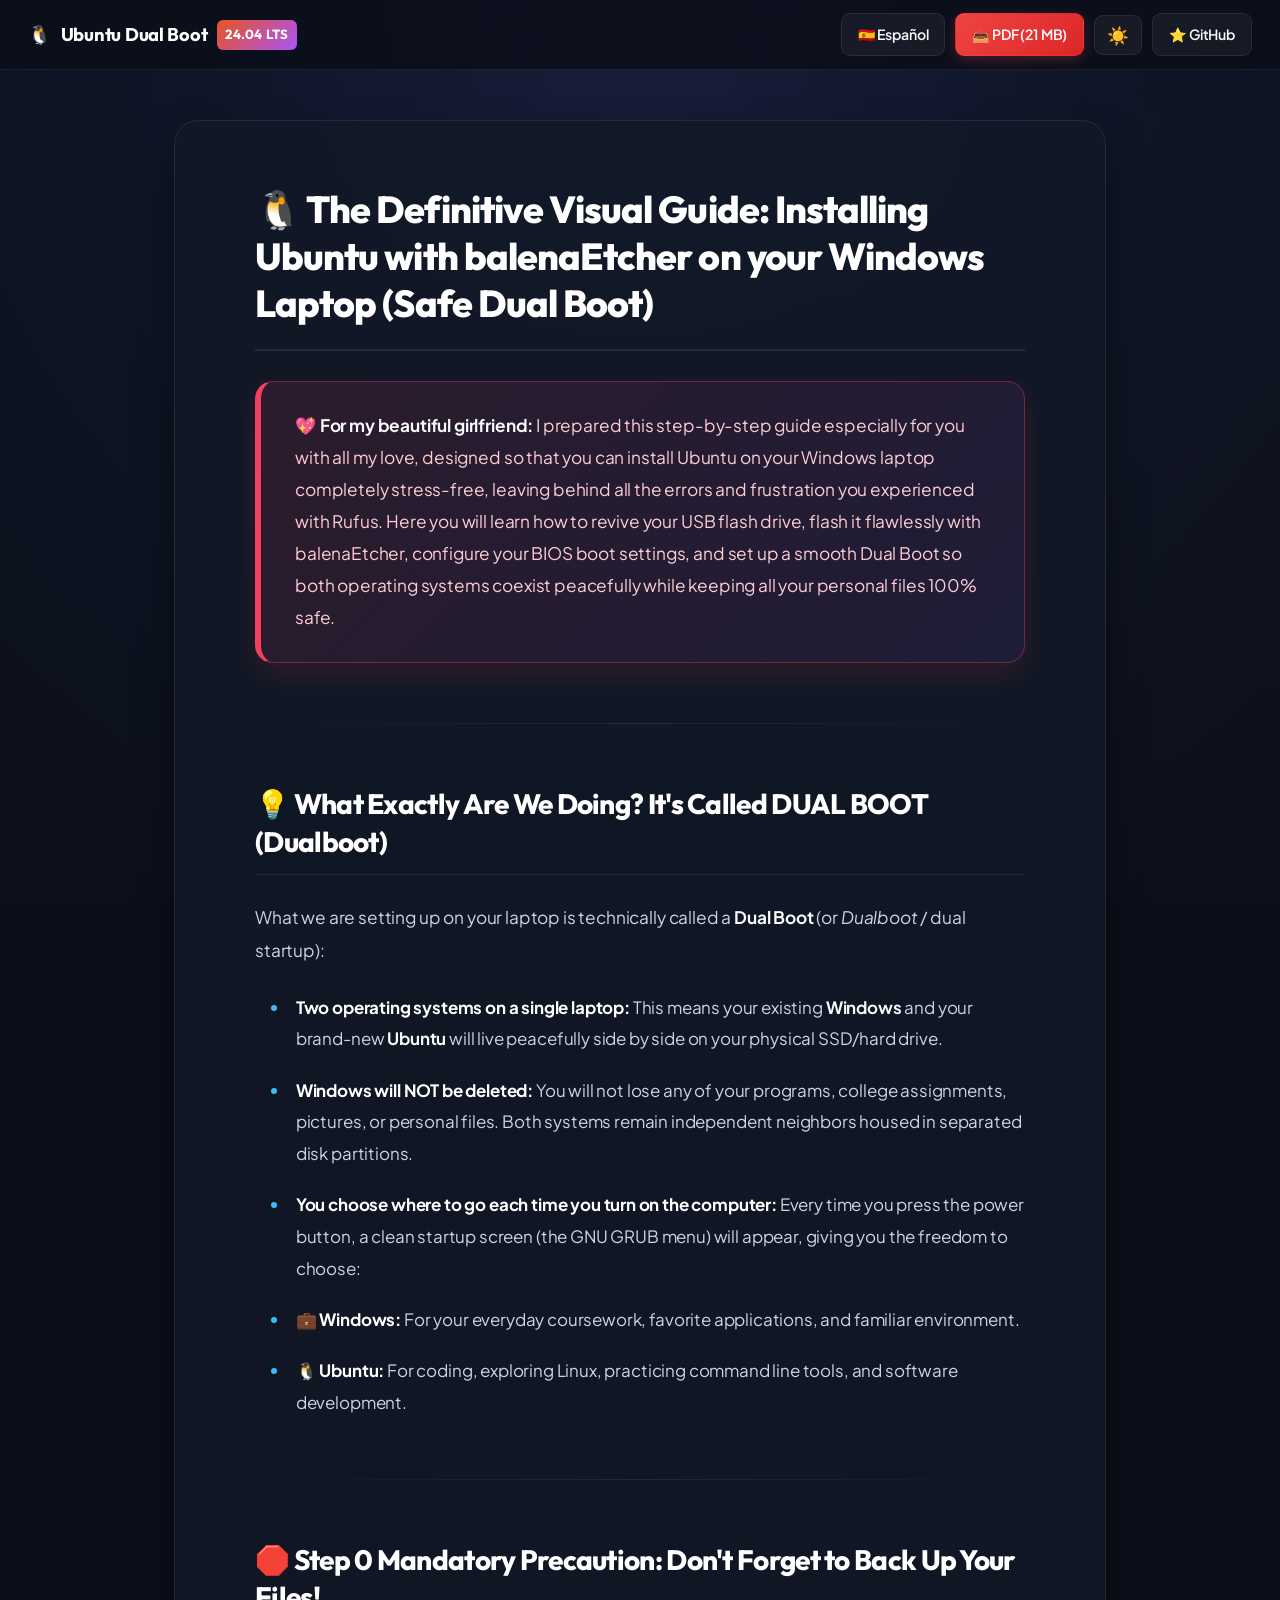
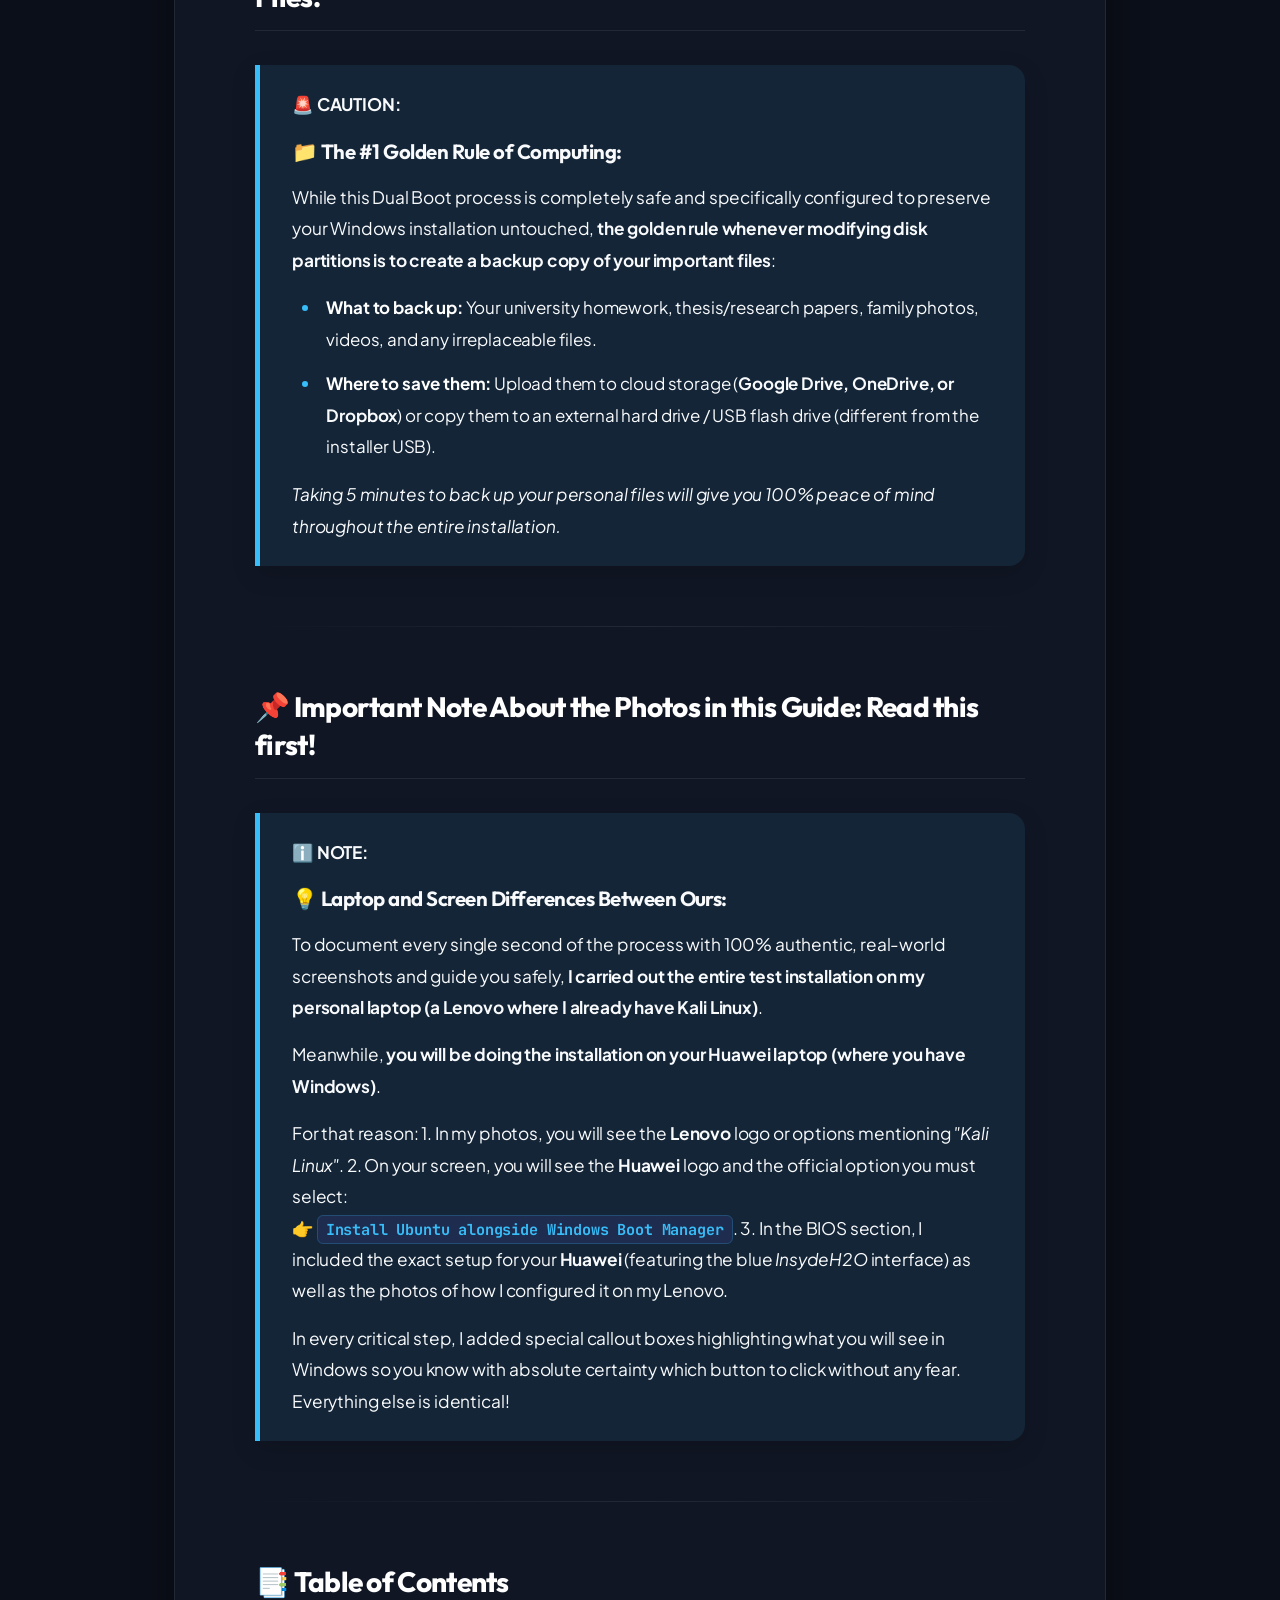
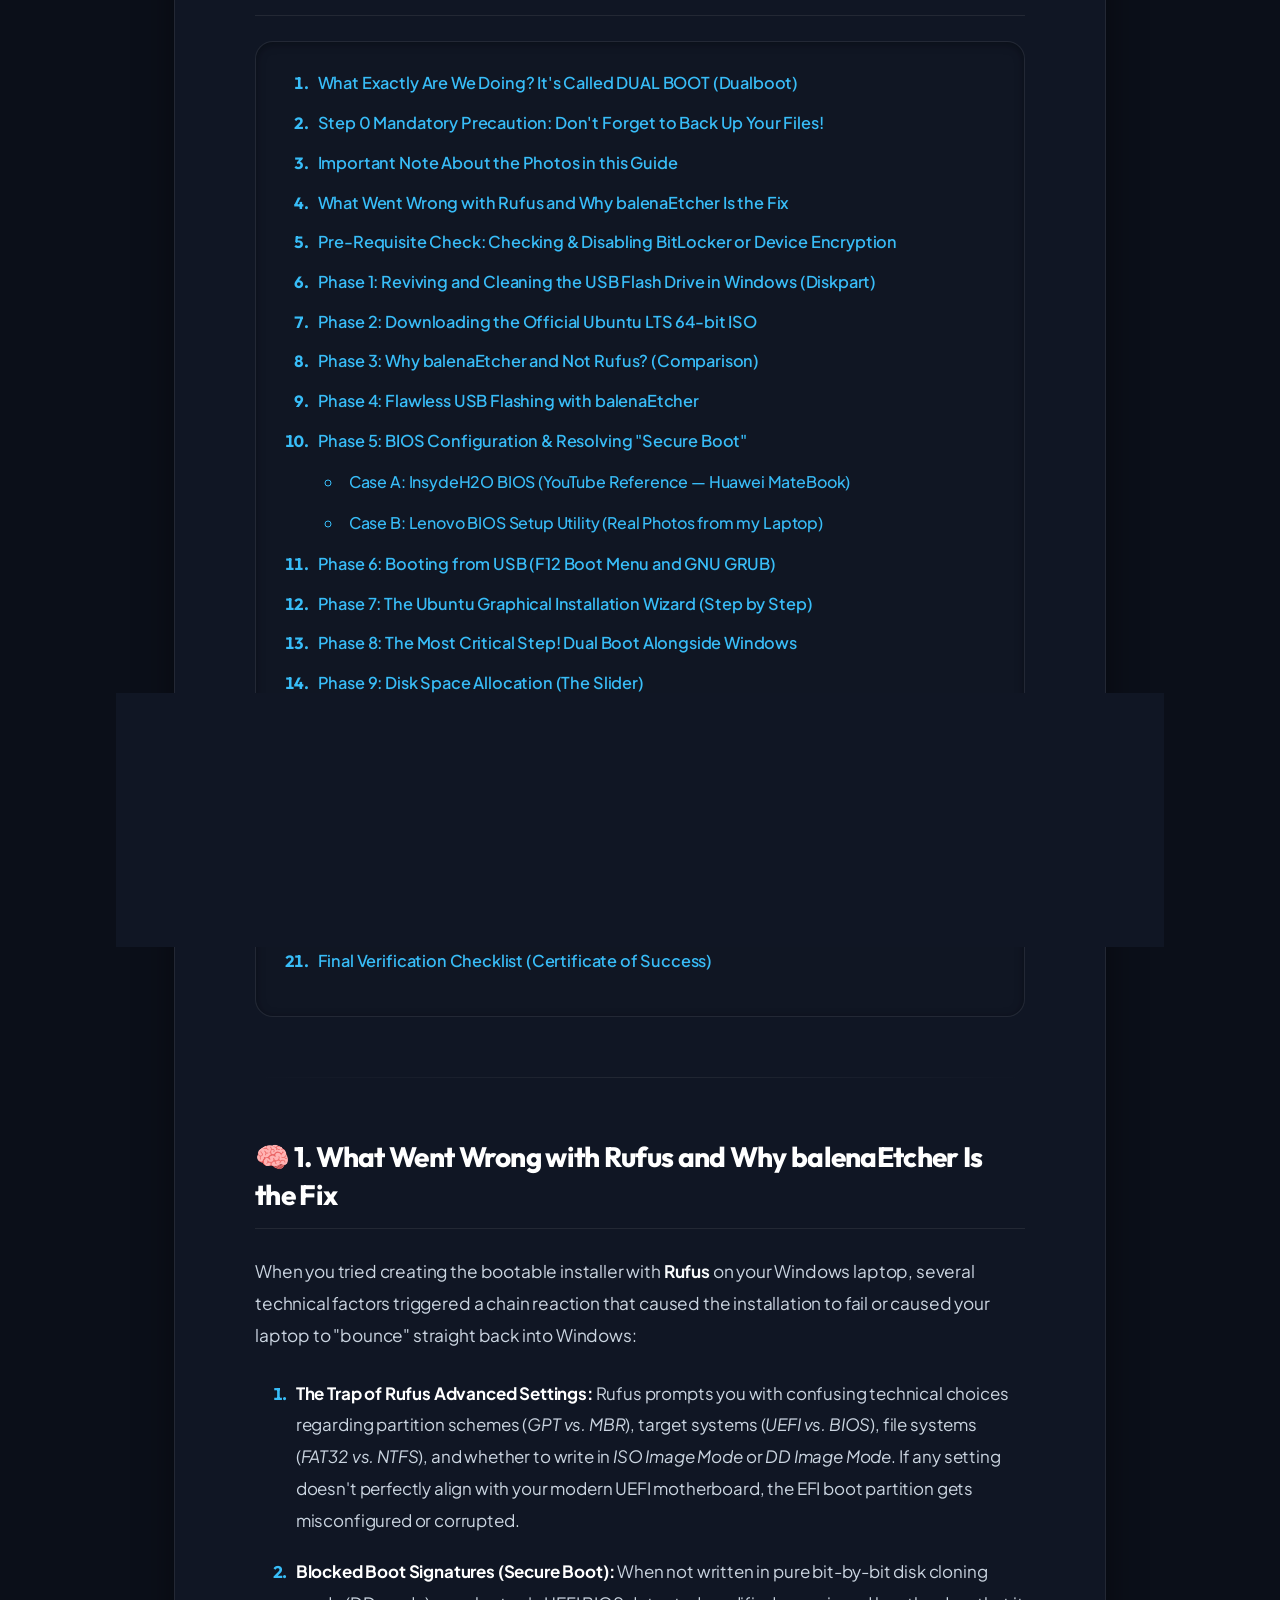
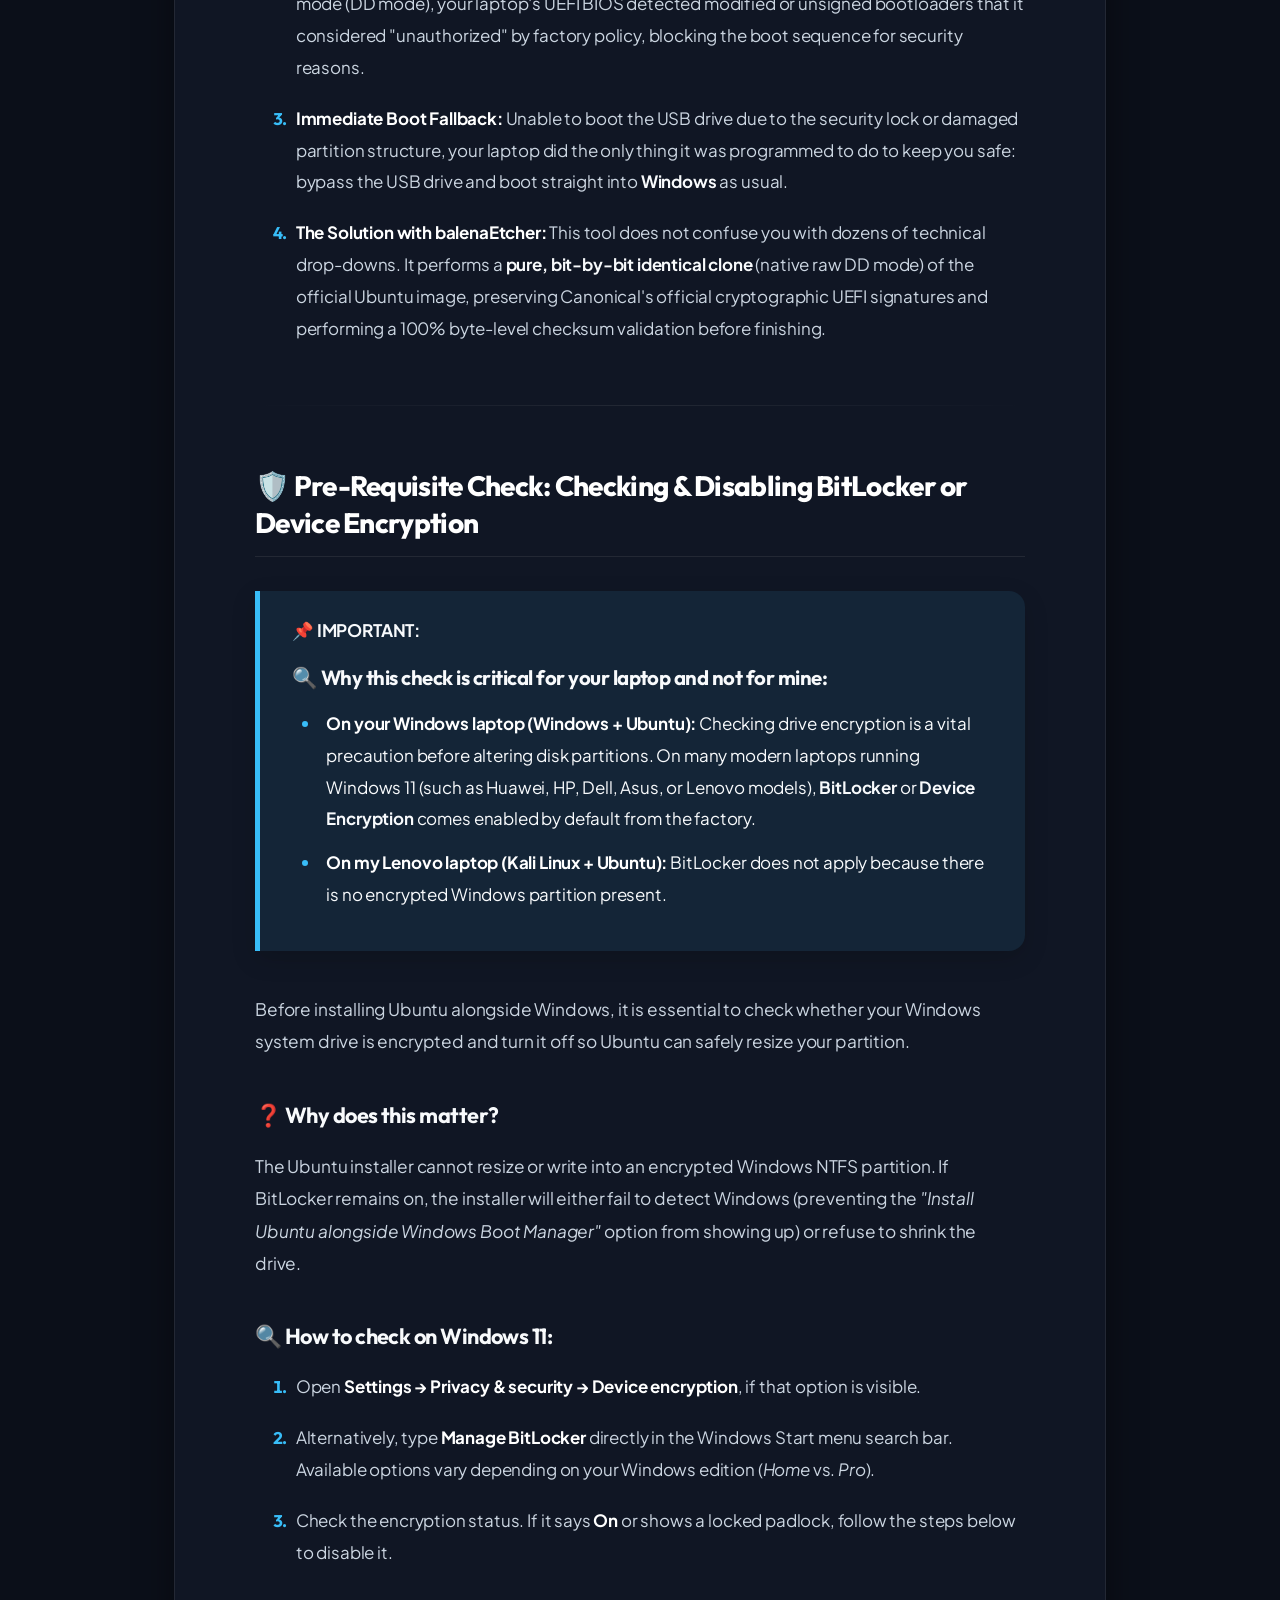
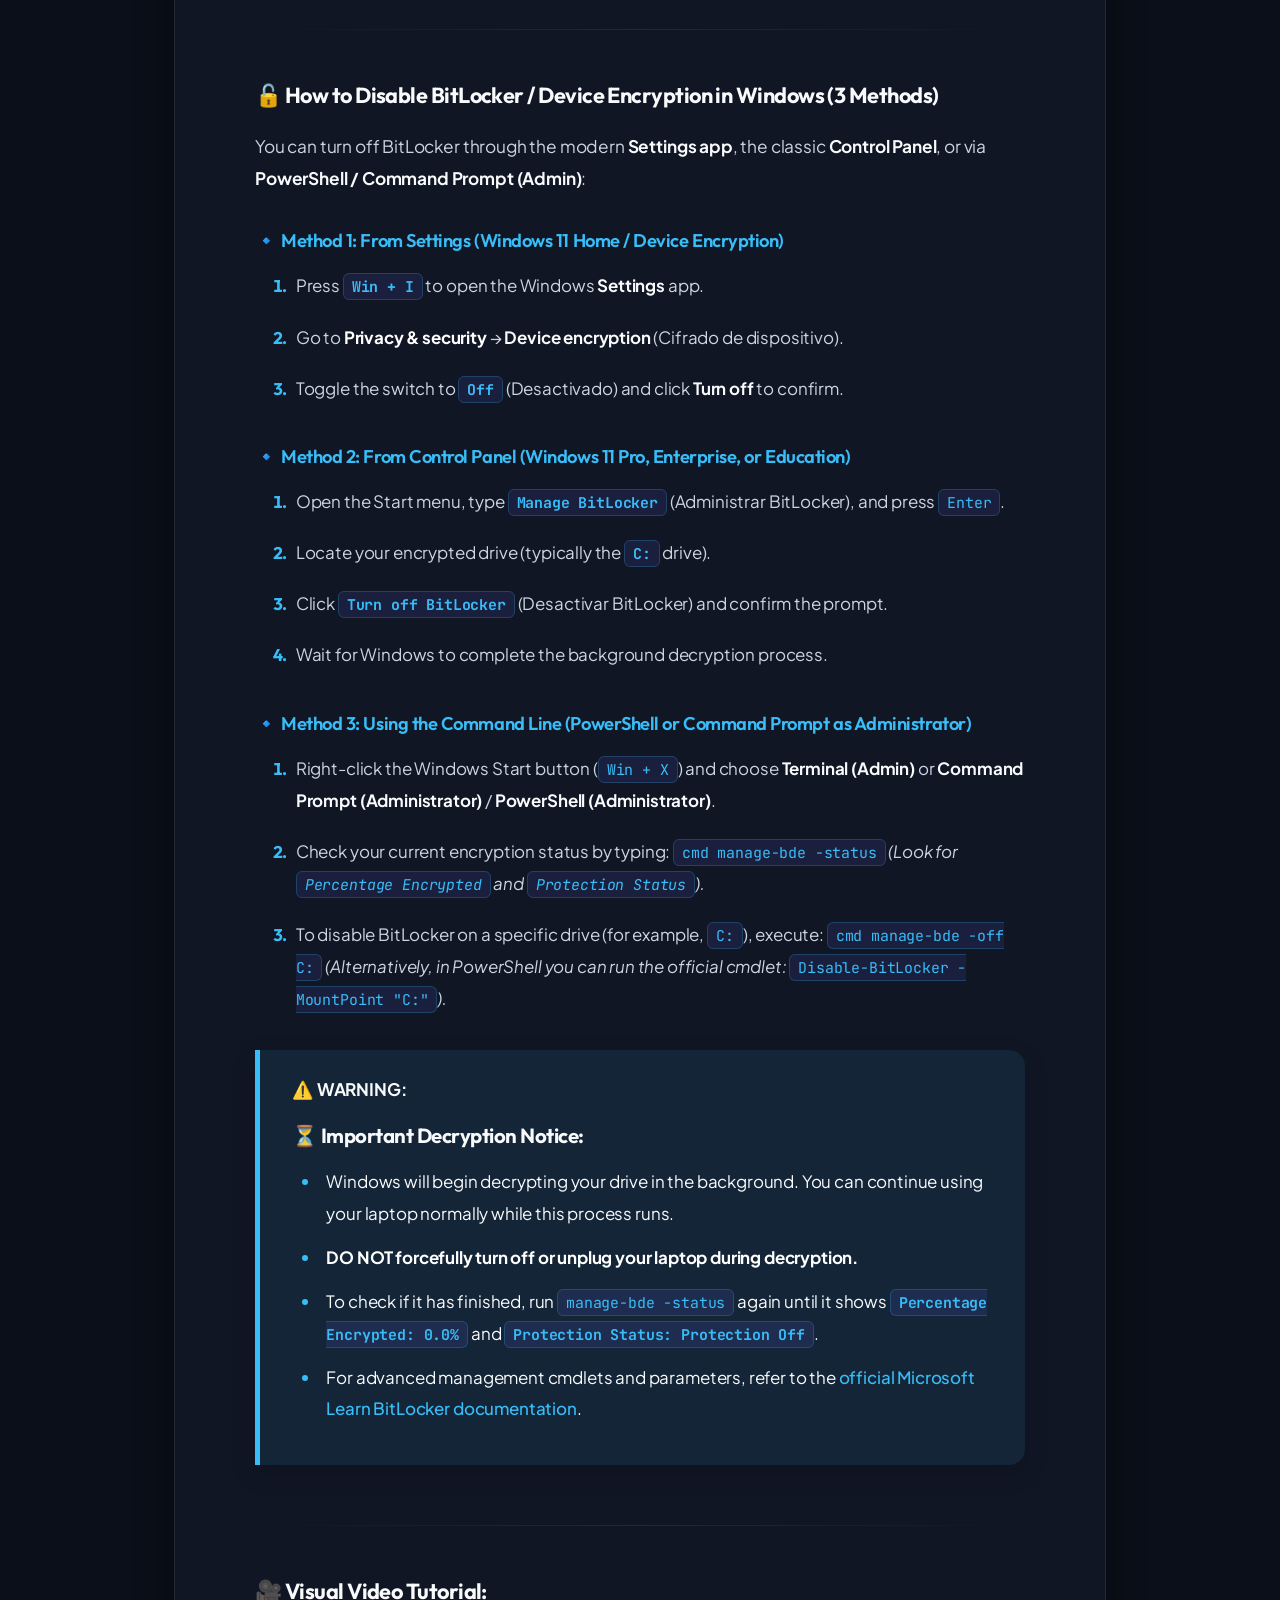
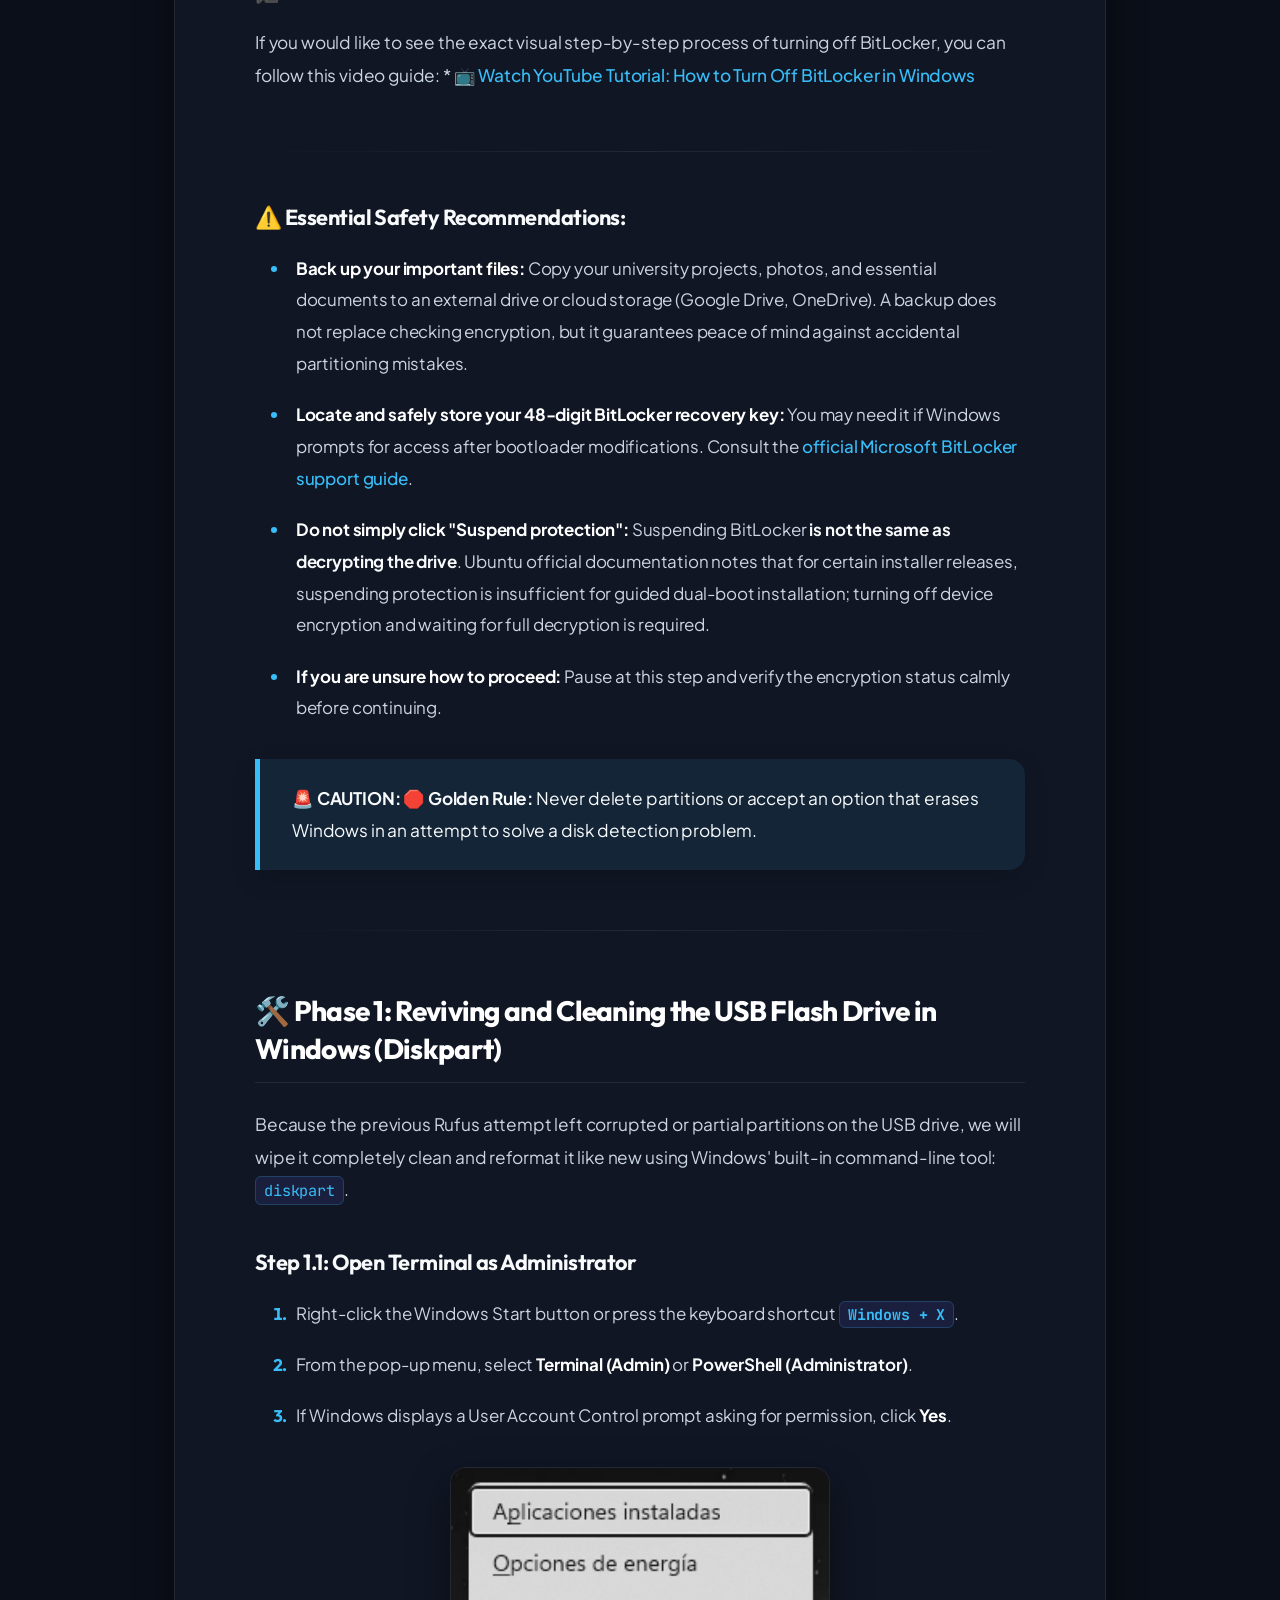
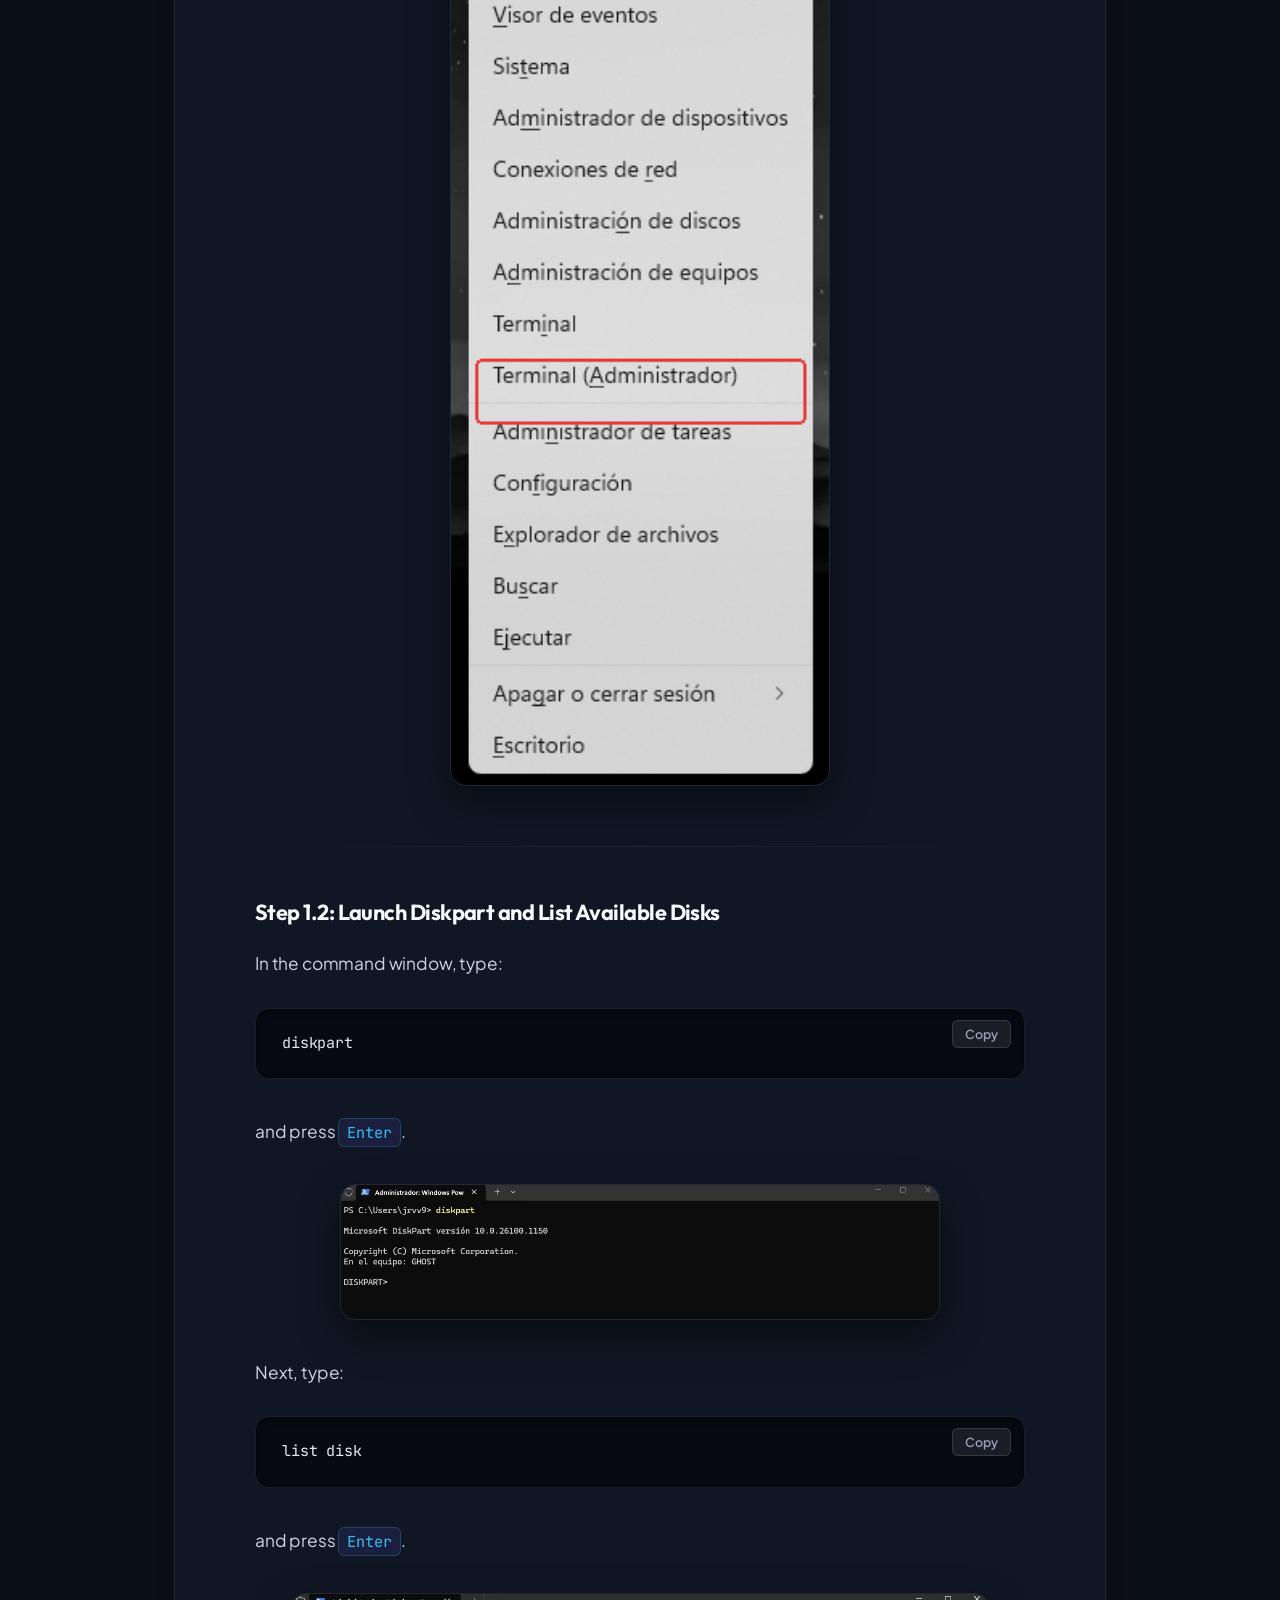
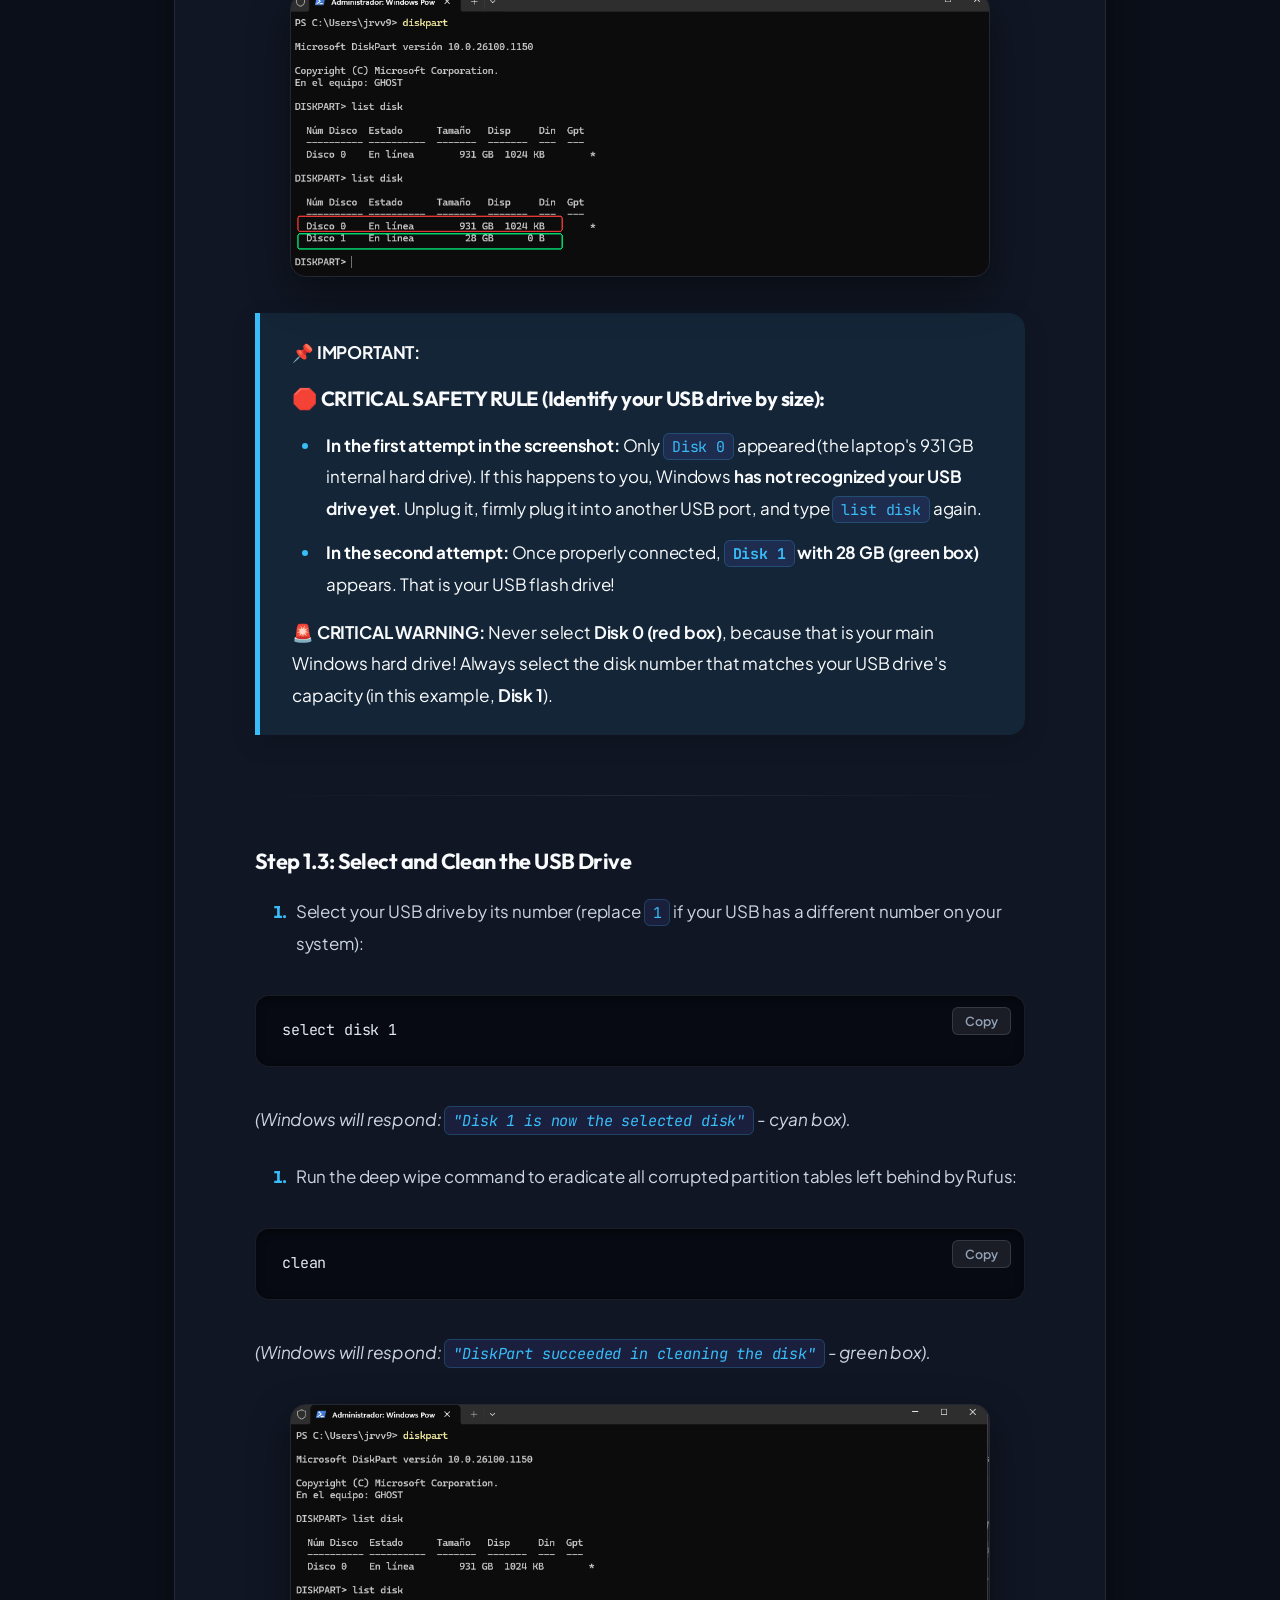
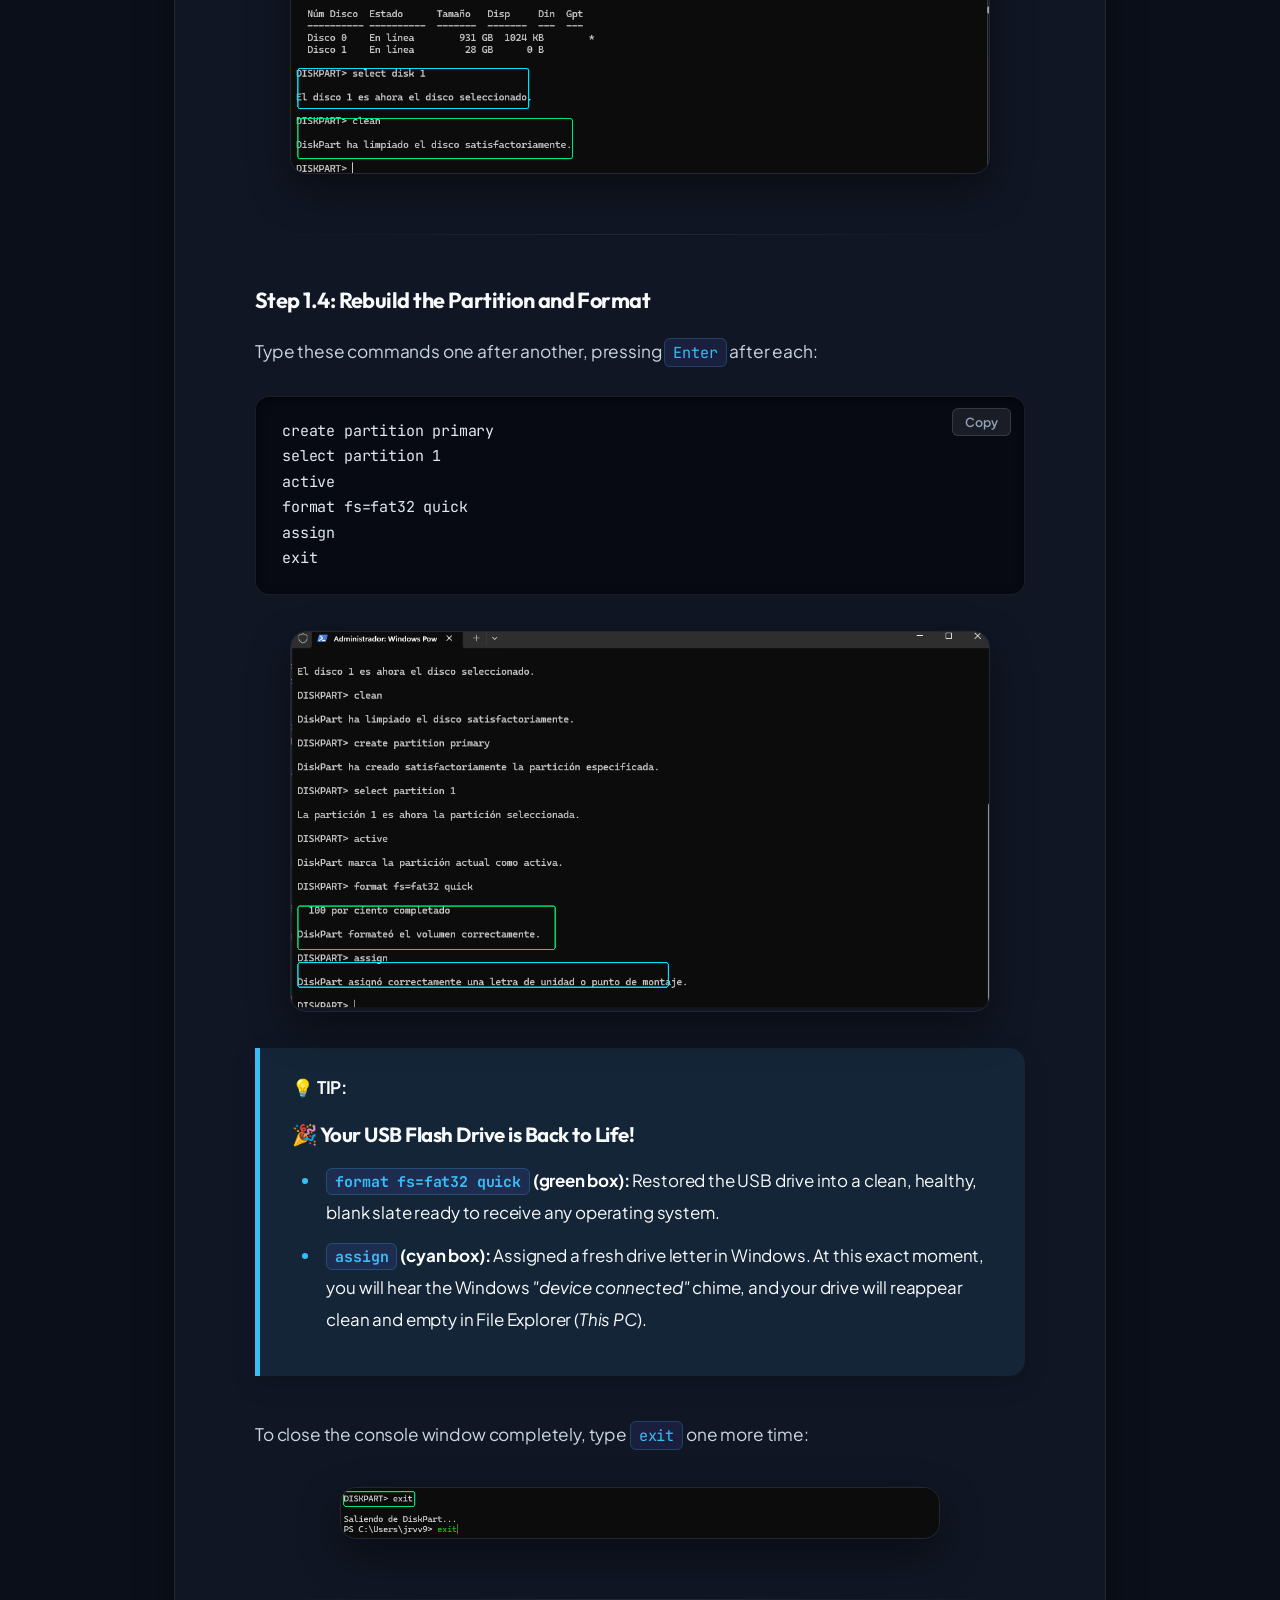
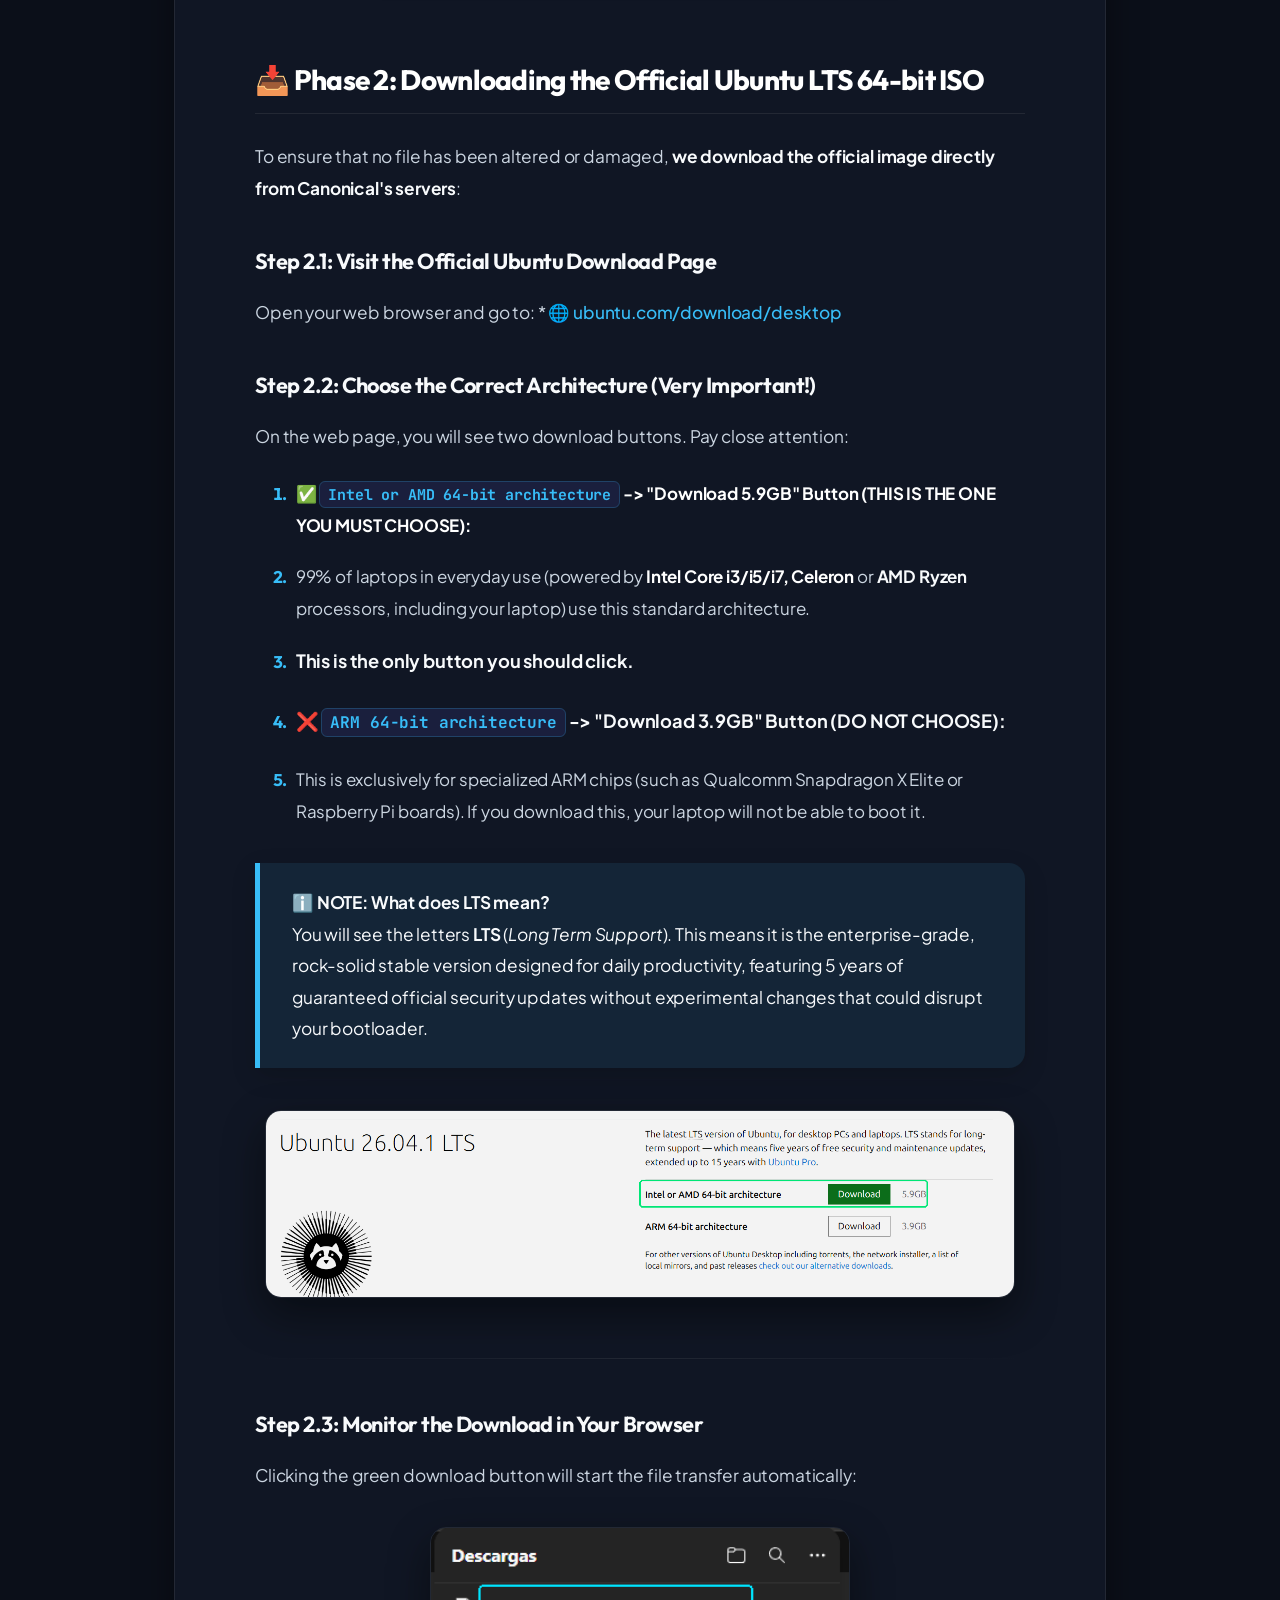
==== commit cc95abf7: "update" ====
--- a/index.html
+++ b/index.html
@@ -11,12 +11,12 @@
 <meta property="og:title" content="Ubuntu Dual Boot Visual Guide - For 钱奕彤">
 <meta property="og:description" content="Step-by-step visual installation guide for Ubuntu 24.04 LTS Dual Boot alongside Windows for 钱奕彤.">
 <meta property="og:site_name" content="Ubuntu Dual Boot Guide">
-<meta property="og:image" content="https://minilux0.github.io/ubuntu-dualboot-guide/imagenes_guia/30_instalador_junto_windows.jpg">
+<meta property="og:image" content="https://minilux0.github.io/ubuntu-dualboot-guide/images/30_instalador_junto_windows.jpg">
 <!-- Twitter Card -->
 <meta name="twitter:card" content="summary_large_image">
 <meta name="twitter:title" content="Ubuntu Dual Boot Visual Guide - For 钱奕彤">
 <meta name="twitter:description" content="Step-by-step visual installation guide for Ubuntu 24.04 LTS Dual Boot alongside Windows for 钱奕彤.">
-<meta name="twitter:image" content="https://minilux0.github.io/ubuntu-dualboot-guide/imagenes_guia/30_instalador_junto_windows.jpg">
+<meta name="twitter:image" content="https://minilux0.github.io/ubuntu-dualboot-guide/images/30_instalador_junto_windows.jpg">
 <link rel="icon" href="data:image/svg+xml,<svg xmlns=%22http://www.w3.org/2000/svg%22 viewBox=%220 0 100 100%22><text y=%22.9em%22 font-size=%2290%22>🐧</text></svg>">
 
   <link rel="stylesheet" href="css/style.css">
@@ -200,7 +200,7 @@
 <li>If Windows displays a User Account Control prompt asking for permission, click <strong>Yes</strong>.</li>
 </ol>
 <p align="center">
-  <img src="./imagenes_guia/01_menu_terminal_admin.png" alt="Windows + X Menu - Terminal (Admin)" width="380"/>
+  <img src="./images/01_menu_terminal_admin.png" alt="Windows + X Menu - Terminal (Admin)" width="380"/>
 </p>
 
 <hr />
@@ -210,7 +210,7 @@
 </code></pre>
 <p>and press <code>Enter</code>.</p>
 <p align="center">
-  <img src="./imagenes_guia/02_ejecutar_diskpart.png" alt="Execute diskpart in Terminal" width="600"/>
+  <img src="./images/02_ejecutar_diskpart.png" alt="Execute diskpart in Terminal" width="600"/>
 </p>
 
 <p>Next, type:</p>
@@ -218,7 +218,7 @@
 </code></pre>
 <p>and press <code>Enter</code>.</p>
 <p align="center">
-  <img src="./imagenes_guia/03_list_disk.png" alt="Output of list disk showing Disk 0 and Disk 1" width="700"/>
+  <img src="./images/03_list_disk.png" alt="Output of list disk showing Disk 0 and Disk 1" width="700"/>
 </p>
 
 <blockquote>
@@ -245,7 +245,7 @@
 </code></pre>
 <p><em>(Windows will respond: <code>"DiskPart succeeded in cleaning the disk"</code> - green box).</em></p>
 <p align="center">
-  <img src="./imagenes_guia/04_clean_disk.png" alt="select disk 1 and clean completed" width="700"/>
+  <img src="./images/04_clean_disk.png" alt="select disk 1 and clean completed" width="700"/>
 </p>
 
 <hr />
@@ -259,7 +259,7 @@
 exit
 </code></pre>
 <p align="center">
-  <img src="./imagenes_guia/05_formatear_y_asignar.png" alt="Partitioning, formatting and assign completed" width="700"/>
+  <img src="./images/05_formatear_y_asignar.png" alt="Partitioning, formatting and assign completed" width="700"/>
 </p>
 
 <blockquote>
@@ -272,7 +272,7 @@
 </blockquote>
 <p>To close the console window completely, type <code>exit</code> one more time:</p>
 <p align="center">
-  <img src="./imagenes_guia/06_salir_diskpart.png" alt="Exit DiskPart with exit command" width="600"/>
+  <img src="./images/06_salir_diskpart.png" alt="Exit DiskPart with exit command" width="600"/>
 </p>
 
 <hr />
@@ -300,14 +300,14 @@
 You will see the letters <strong>LTS</strong> (<em>Long Term Support</em>). This means it is the enterprise-grade, rock-solid stable version designed for daily productivity, featuring 5 years of guaranteed official security updates without experimental changes that could disrupt your bootloader.</p>
 </blockquote>
 <p align="center">
-  <img src="./imagenes_guia/08_descarga_web_ubuntu.png" alt="Official Intel or AMD 64-bit 5.9GB download button" width="750"/>
+  <img src="./images/08_descarga_web_ubuntu.png" alt="Official Intel or AMD 64-bit 5.9GB download button" width="750"/>
 </p>
 
 <hr />
 <h3 id="step-23-monitor-the-download-in-your-browser">Step 2.3: Monitor the Download in Your Browser</h3>
 <p>Clicking the green download button will start the file transfer automatically:</p>
 <p align="center">
-  <img src="./imagenes_guia/09_descarga_progreso_iso.png" alt="Download in progress of the official ISO image" width="420"/>
+  <img src="./images/09_descarga_progreso_iso.png" alt="Download in progress of the official ISO image" width="420"/>
 </p>
 
 <ul>
@@ -356,7 +356,7 @@
 <h3 id="step-42-the-3-clicks-of-flashing">Step 4.2: The 3 Clicks of Flashing</h3>
 <p>Plug in your freshly cleaned USB flash drive and open <strong>balenaEtcher</strong>:</p>
 <p align="center">
-  <img src="./imagenes_guia/07_balena_interfaz.png" alt="balenaEtcher user interface with 3 steps highlighted" width="700"/>
+  <img src="./images/07_balena_interfaz.png" alt="balenaEtcher user interface with 3 steps highlighted" width="700"/>
 </p>
 
 <ol>
@@ -365,7 +365,7 @@
 <li>Once both are selected, the interface will look like this:</li>
 </ol>
 <p align="center">
-  <img src="./imagenes_guia/10_balena_listo_para_flash.png" alt="balenaEtcher ready with ISO and USB selected" width="700"/>
+  <img src="./images/10_balena_listo_para_flash.png" alt="balenaEtcher ready with ISO and USB selected" width="700"/>
 </p>
 
 <ol>
@@ -375,7 +375,7 @@
 <h3 id="step-43-flashing-and-verification-process">Step 4.3: Flashing and Verification Process</h3>
 <p>balenaEtcher will now work automatically in two distinct phases:</p>
 <p align="center">
-  <img src="./imagenes_guia/11_balena_flasheando.png" alt="balenaEtcher flashing in progress" width="700"/>
+  <img src="./images/11_balena_flasheando.png" alt="balenaEtcher flashing in progress" width="700"/>
 </p>
 
 <ul>
@@ -389,7 +389,7 @@
 <h3 id="red-alert-the-windows-trap-you-need-to-format-the-disk-before-you-can-use-it">🚨 RED ALERT! The Windows Trap: "You need to format the disk before you can use it"</h3>
 <p>As soon as balenaEtcher finishes flashing, Windows will detect Linux filesystem partitions that it natively cannot read. Instantly, Windows will pop up this dialog box:</p>
 <p><p align="center">
-  <img src="./imagenes_guia/12_alerta_formatear_windows.png" alt="Windows format disk warning dialog" width="450"/>
+  <img src="./images/12_alerta_formatear_windows.png" alt="Windows format disk warning dialog" width="450"/>
 </p></p>
 <ul>
 <li><strong>🛑 Why does it say "The disk is write-protected" if you try to format it?</strong><br />
@@ -402,7 +402,7 @@
 <h3 id="why-do-two-drives-d-and-e-now-appear-in-this-pc">❓ Why do two drives (<code>D:</code> and <code>E:</code>) now appear in "This PC"?</h3>
 <p>If you open File Explorer, you will notice that your single physical USB stick is now displayed as two separate drive letters:</p>
 <p align="center">
-  <img src="./imagenes_guia/13_dos_unidades_usb.png" alt="Two USB drives created in Windows" width="450"/>
+  <img src="./images/13_dos_unidades_usb.png" alt="Two USB drives created in Windows" width="450"/>
 </p>
 
 <ul>
@@ -464,7 +464,7 @@
 This visual reference was captured from a YouTube demonstration on a <strong>Huawei MateBook</strong>. Many modern Windows laptops (Huawei, Acer, certain HP models, etc.) use this exact <strong>InsydeH2O</strong> BIOS layout, characterized by a single blue screen with a vertical list. If your laptop's BIOS looks like this, follow these steps:</p>
 </blockquote>
 <p align="center">
-  <img src="./imagenes_guia/14_bios_huawei.png" alt="InsydeH2O BIOS screen taken from YouTube" width="750"/>
+  <img src="./images/14_bios_huawei.png" alt="InsydeH2O BIOS screen taken from YouTube" width="750"/>
 </p>
 
 <h4 id="the-2-culprits-preventing-boot-in-this-bios">🔍 The 2 Culprits Preventing Boot in this BIOS:</h4>
@@ -492,7 +492,7 @@
 <h3 id="case-b-lenovo-bios-lenovo-setup-utility-real-photos-from-my-laptop">💻 Case B: Lenovo BIOS (<code>Lenovo Setup Utility</code> — Real Photos from my Laptop)</h3>
 <p>In the photos I took on my Lenovo laptop, the BIOS interface is organized into horizontal tabs (<code>Information</code>, <code>Configuration</code>, <code>Security</code>, <code>Boot</code>, <code>Exit</code>). Here is how I configured it:</p>
 <p align="center">
-  <img src="./imagenes_guia/15_bios_lenovo_security.jpg" alt="Security tab in Lenovo Setup Utility" width="700"/>
+  <img src="./images/15_bios_lenovo_security.jpg" alt="Security tab in Lenovo Setup Utility" width="700"/>
 </p>
 
 <ol>
@@ -501,14 +501,14 @@
 <li>I moved down to <strong><code>Secure Boot</code></strong> (which was set to <code>[Enabled]</code>, <em>red box</em>) and switched it to <strong><code>[Disabled]</code></strong> (green box):</li>
 </ol>
 <p align="center">
-  <img src="./imagenes_guia/16_bios_lenovo_disable.jpg" alt="Disable Secure Boot in Lenovo" width="700"/>
+  <img src="./images/16_bios_lenovo_disable.jpg" alt="Disable Secure Boot in Lenovo" width="700"/>
 </p>
 
 <ol>
 <li>I pressed <strong><code>F10</code></strong> to save changes (<em>Save configuration changes and exit now?</em>) and selected <strong><code>[Yes]</code></strong> (green box):</li>
 </ol>
 <p align="center">
-  <img src="./imagenes_guia/18_bios_lenovo_guardar_f10.jpg" alt="Save confirmation with F10 on Lenovo" width="550"/>
+  <img src="./images/18_bios_lenovo_guardar_f10.jpg" alt="Save confirmation with F10 on Lenovo" width="550"/>
 </p>
 
 <blockquote>
@@ -516,7 +516,7 @@
 <h3 id="common-trap-when-saving-on-lenovo-avoid-pressing-f9">🚨 Common Trap When Saving on Lenovo: Avoid Pressing F9</h3>
 <p>If you accidentally press <strong><code>F9</code></strong> instead of <code>F10</code>, this prompt appears:</p>
 <p><p align="center">
-  <img src="./imagenes_guia/17_bios_lenovo_alerta_f9.jpg" alt="Setup Confirmation - Load default configuration now" width="550"/>
+  <img src="./images/17_bios_lenovo_alerta_f9.jpg" alt="Setup Confirmation - Load default configuration now" width="550"/>
 </p></p>
 <p><code>F9</code> means <em>Load Default Settings</em>. If the red alert box appears (<em>"Load default configuration now?"</em>), <strong>DO NOT press <code>[YES]</code></strong>, because it will revert your changes and turn Secure Boot back on! Always select <strong><code>[NO]</code></strong> (green box), and then press <strong><code>F10</code></strong>.</p>
 </blockquote>
@@ -529,7 +529,7 @@
 <li>You will immediately see the official <strong>GNU GRUB</strong> bootloader screen:</li>
 </ol>
 <p align="center">
-  <img src="./imagenes_guia/21_grub_try_or_install_ubuntu.jpg" alt="GNU GRUB menu with Try or Install Ubuntu highlighted" width="650"/>
+  <img src="./images/21_grub_try_or_install_ubuntu.jpg" alt="GNU GRUB menu with Try or Install Ubuntu highlighted" width="650"/>
 </p>
 
 <ul>
@@ -540,7 +540,7 @@
 <h3 id="the-splash-screen-why-does-the-laptop-brand-logo-appear">⏳ The Splash Screen: Why does the laptop brand logo appear?</h3>
 <p>Upon pressing <code>Enter</code>, the screen will turn black, and you will see your laptop's brand logo with the orange Ubuntu logo at the bottom:</p>
 <p align="center">
-  <img src="./imagenes_guia/22_splash_lenovo_ubuntu.jpg" alt="Boot splash screen with manufacturer logo and Ubuntu" width="650"/>
+  <img src="./images/22_splash_lenovo_ubuntu.jpg" alt="Boot splash screen with manufacturer logo and Ubuntu" width="650"/>
 </p>
 
 <ul>
@@ -554,7 +554,7 @@
 <h3 id="step-71-welcome-language-selection">Step 7.1: Welcome &amp; Language Selection</h3>
 <p>On the <strong><code>Welcome to Ubuntu</code></strong> screen:</p>
 <p align="center">
-  <img src="./imagenes_guia/23_instalador_bienvenida_idioma.jpg" alt="Language selection in Ubuntu installer" width="650"/>
+  <img src="./images/23_instalador_bienvenida_idioma.jpg" alt="Language selection in Ubuntu installer" width="650"/>
 </p>
 
 <ol>
@@ -570,7 +570,7 @@
 <h3 id="step-72-accessibility-options">Step 7.2: Accessibility Options</h3>
 <p>An introductory screen for accessibility settings (vision, hearing, zooming) will appear:</p>
 <p align="center">
-  <img src="./imagenes_guia/24_instalador_accesibilidad.jpg" alt="Accessibility options screen in Ubuntu installer" width="650"/>
+  <img src="./images/24_instalador_accesibilidad.jpg" alt="Accessibility options screen in Ubuntu installer" width="650"/>
 </p>
 
 <ul>
@@ -581,7 +581,7 @@
 <h3 id="step-73-keyboard-layout">Step 7.3: Keyboard Layout</h3>
 <p>Here you configure your physical keyboard layout so every key matches what you type:</p>
 <p align="center">
-  <img src="./imagenes_guia/25_instalador_teclado.jpg" alt="Keyboard layout configuration" width="650"/>
+  <img src="./images/25_instalador_teclado.jpg" alt="Keyboard layout configuration" width="650"/>
 </p>
 
 <ol>
@@ -595,7 +595,7 @@
 <h3 id="step-74-internet-connection-wi-fi">Step 7.4: Internet Connection (Wi-Fi)</h3>
 <p>The installer will scan for nearby wireless networks:</p>
 <p align="center">
-  <img src="./imagenes_guia/26_instalador_conexion_wifi.jpg" alt="Wi-Fi network connection in the installer" width="650"/>
+  <img src="./images/26_instalador_conexion_wifi.jpg" alt="Wi-Fi network connection in the installer" width="650"/>
 </p>
 
 <ol>
@@ -608,7 +608,7 @@
 <h3 id="step-75-what-do-you-want-to-do-with-ubuntu">Step 7.5: What do you want to do with Ubuntu?</h3>
 <p>A screen will ask: <em>"What do you want to do with Ubuntu?"</em>:</p>
 <p align="center">
-  <img src="./imagenes_guia/27_instalador_probar_o_instalar.jpg" alt="Install Ubuntu option selected" width="650"/>
+  <img src="./images/27_instalador_probar_o_instalar.jpg" alt="Install Ubuntu option selected" width="650"/>
 </p>
 
 <ul>
@@ -619,7 +619,7 @@
 <h3 id="step-76-installation-type-interactive-installation">Step 7.6: Installation Type (<code>Interactive installation</code>)</h3>
 <p>Ubuntu will ask how you want to perform the setup:</p>
 <p align="center">
-  <img src="./imagenes_guia/28_instalador_tipo_interactivo.jpg" alt="Interactive installation selected" width="650"/>
+  <img src="./images/28_instalador_tipo_interactivo.jpg" alt="Interactive installation selected" width="650"/>
 </p>
 
 <ul>
@@ -631,7 +631,7 @@
 <h3 id="step-77-optimization-and-third-party-software">Step 7.7: Optimization and Third-Party Software</h3>
 <p>On the <em>"Optimise your computer / Install recommended proprietary software?"</em> screen:</p>
 <p align="center">
-  <img src="./imagenes_guia/29_instalador_controladores_terceros.jpg" alt="Checkboxes for proprietary drivers and multimedia codecs checked" width="650"/>
+  <img src="./images/29_instalador_controladores_terceros.jpg" alt="Checkboxes for proprietary drivers and multimedia codecs checked" width="650"/>
 </p>
 
 <ol>
@@ -650,7 +650,7 @@
 Read this section carefully to understand exactly what you will see on your screen:</p>
 </blockquote>
 <p align="center">
-  <img src="./imagenes_guia/30_instalador_alongside_kali.jpg" alt="Installation alongside another OS screen" width="700"/>
+  <img src="./images/30_instalador_alongside_kali.jpg" alt="Installation alongside another OS screen" width="700"/>
 </p>
 
 <h3 id="the-key-difference-between-my-photo-and-your-screen">🔍 The Key Difference Between My Photo and Your Screen:</h3>
@@ -676,7 +676,7 @@
 <h2 id="phase-9-disk-space-allocation-the-slider">⚖️ Phase 9: Disk Space Allocation (The Slider)</h2>
 <p>After selecting the <em>alongside</em> option, you will see the <strong><code>Choose where to install Ubuntu</code></strong> screen with an interactive partition slider:</p>
 <p align="center">
-  <img src="./imagenes_guia/31_instalador_deslizador_particion.jpg" alt="Interactive disk partition slider bar" width="700"/>
+  <img src="./images/31_instalador_deslizador_particion.jpg" alt="Interactive disk partition slider bar" width="700"/>
 </p>
 
 <h3 id="how-to-divide-your-hard-drive-space">📐 How to Divide Your Hard Drive Space:</h3>
@@ -692,7 +692,7 @@
 <h2 id="phase-10-security-and-encryption-options">🔒 Phase 10: Security and Encryption Options</h2>
 <p>The <strong><code>Encryption and file system</code></strong> screen will appear:</p>
 <p align="center">
-  <img src="./imagenes_guia/32_instalador_cifrado.jpg" alt="Encryption options in Ubuntu installer" width="650"/>
+  <img src="./images/32_instalador_cifrado.jpg" alt="Encryption options in Ubuntu installer" width="650"/>
 </p>
 
 <ul>
@@ -705,7 +705,7 @@
 <h2 id="phase-11-creating-your-user-account">👤 Phase 11: Creating Your User Account</h2>
 <p>On the <strong><code>Create your account</code></strong> screen, enter your personal details to set up your login credentials:</p>
 <p align="center">
-  <img src="./imagenes_guia/33_instalador_cuenta_usuario.jpg" alt="User account creation form" width="650"/>
+  <img src="./images/33_instalador_cuenta_usuario.jpg" alt="User account creation form" width="650"/>
 </p>
 
 <h3 id="guide-to-filling-the-form-fields">✍️ Guide to Filling the Form Fields:</h3>
@@ -742,7 +742,7 @@
 <h2 id="phase-13-file-copy-progress-safe-reboot">⏳ Phase 13: File Copy Progress &amp; Safe Reboot</h2>
 <p>The installer will copy system files to your hard drive while displaying an introduction slideshow highlighting Ubuntu features:</p>
 <p align="center">
-  <img src="./imagenes_guia/34_instalador_copiando_archivos.jpg" alt="Installation progress bar copying files" width="650"/>
+  <img src="./images/34_instalador_copiando_archivos.jpg" alt="Installation progress bar copying files" width="650"/>
 </p>
 
 <blockquote>
@@ -764,7 +764,7 @@
 <h2 id="phase-14-your-new-dual-boot-choosing-between-ubuntu-or-windows">🐧 Phase 14: Your New Dual Boot: Choosing Between Ubuntu or Windows</h2>
 <p>From now on, every time you power on your laptop, the <strong>GNU GRUB Menu</strong> screen will appear:</p>
 <p align="center">
-  <img src="./imagenes_guia/35_grub_dualboot_menu.jpg" alt="GNU GRUB Dual Boot Menu" width="650"/>
+  <img src="./images/35_grub_dualboot_menu.jpg" alt="GNU GRUB Dual Boot Menu" width="650"/>
 </p>
 
 <pre><code class="language-text">                       GNU GRUB version 2.12
--- a/css/style.css
+++ b/css/style.css
@@ -218,22 +218,28 @@
 /* Container */
 .container {
   max-width: 980px;
-  margin: 40px auto 80px auto;
-  padding: 0 20px;
+  margin: 50px auto 100px auto;
+  padding: 0 24px;
 }
 
 .guide-card {
   background: var(--card-surface);
-  backdrop-filter: blur(14px);
-  -webkit-backdrop-filter: blur(14px);
-  border-radius: 22px;
-  padding: 55px 65px;
+  backdrop-filter: blur(16px);
+  -webkit-backdrop-filter: blur(16px);
+  border-radius: 24px;
+  padding: 65px 80px;
   border: 1px solid var(--card-border);
   box-shadow: var(--shadow-glass);
   transition: border-color 0.25s ease;
 }
 
-/* Headings: Warm, Elegant, Human (Outfit font) */
+@media (max-width: 768px) {
+  .guide-card {
+    padding: 35px 22px;
+  }
+}
+
+/* Headings: Warm, Spacious, Elegant (Outfit font) */
 h1, h2, h3, h4 {
   color: var(--heading-main);
   font-family: 'Outfit', -apple-system, sans-serif;
@@ -241,47 +247,139 @@
 }
 
 h1 {
-  font-size: 2.3em;
+  font-size: 2.35em;
   font-weight: 800;
   line-height: 1.25;
   margin-top: 0;
-  margin-bottom: 25px;
-  padding-bottom: 20px;
+  margin-bottom: 28px;
+  padding-bottom: 22px;
   border-bottom: 2px solid var(--card-border);
 }
 
 h2 {
-  font-size: 1.62em;
-  font-weight: 700;
-  margin-top: 2.6em;
-  margin-bottom: 18px;
-  padding-bottom: 12px;
+  font-size: 1.75em;
+  font-weight: 750;
+  line-height: 1.35;
+  margin-top: 3.8rem;
+  margin-bottom: 1.6rem;
+  padding-bottom: 14px;
   border-bottom: 1px solid var(--card-border);
 }
 
 h3 {
-  font-size: 1.3em;
-  font-weight: 650;
-  margin-top: 1.8em;
-  margin-bottom: 12px;
+  font-size: 1.36em;
+  font-weight: 680;
+  line-height: 1.42;
+  margin-top: 2.6rem;
+  margin-bottom: 1.2rem;
+  color: #f8fafc;
+}
+
+[data-theme="light"] h3 {
+  color: #0f172a;
 }
 
 h4 {
-  font-size: 1.1em;
+  font-size: 1.15em;
   font-weight: 600;
   color: var(--brand-cyan);
-  margin-top: 1.4em;
-}
-
-p, li {
-  font-size: 1.05em;
+  margin-top: 1.8rem;
+  margin-bottom: 0.85rem;
+}
+
+/* Paragraphs & Reading Flow */
+p {
+  font-size: 1.08em;
   color: var(--text-muted);
-  line-height: 1.82;
+  line-height: 1.88;
+  margin-top: 0;
+  margin-bottom: 1.6rem;
+}
+
+/* Lists: Clean vertical spacing to eliminate clumped text */
+ul, ol {
+  margin-top: 0.6rem;
+  margin-bottom: 2.2rem;
+  padding-left: 2.2rem;
+}
+
+li {
+  font-size: 1.06em;
+  color: var(--text-muted);
+  line-height: 1.88;
+  margin-bottom: 1.2rem;
+  padding-left: 0.35rem;
+}
+
+li:last-child {
+  margin-bottom: 0.5rem;
+}
+
+ol > li::marker {
+  font-family: 'Outfit', sans-serif;
+  font-weight: 700;
+  color: var(--brand-cyan);
+}
+
+ul > li::marker {
+  color: var(--brand-cyan);
+}
+
+li > strong:first-child {
+  color: var(--heading-main);
+  font-weight: 700;
+  letter-spacing: -0.01em;
+}
+
+/* Nested lists */
+li > ul, li > ol {
+  margin-top: 0.8rem;
+  margin-bottom: 0.8rem;
+  padding-left: 1.6rem;
+}
+
+li > ul > li, li > ol > li {
+  margin-bottom: 0.65rem;
+  font-size: 0.98em;
+}
+
+/* Table of Contents Box */
+#table-of-contents + ol {
+  background: rgba(18, 24, 38, 0.7);
+  border: 1px solid var(--card-border);
+  border-radius: 18px;
+  padding: 28px 36px 28px 56px;
+  margin: 22px 0 52px 0;
+  box-shadow: inset 0 2px 10px rgba(0, 0, 0, 0.35);
+}
+
+[data-theme="light"] #table-of-contents + ol {
+  background: rgba(241, 245, 249, 0.9);
+  border-color: #e2e8f0;
+  box-shadow: inset 0 2px 8px rgba(0, 0, 0, 0.05);
+}
+
+#table-of-contents + ol > li {
+  margin-bottom: 0.8rem;
+  font-size: 1.02em;
+  line-height: 1.65;
+}
+
+#table-of-contents + ol > li > a {
+  color: var(--brand-cyan);
+  font-weight: 550;
+  transition: all 0.2s ease;
+  display: inline-block;
+}
+
+#table-of-contents + ol > li > a:hover {
+  color: #7dd3fc;
+  transform: translateX(4px);
 }
 
 strong {
   color: var(--text-main);
-  font-weight: 650;
+  font-weight: 680;
 }
 
 a {
@@ -300,44 +398,65 @@
   background: var(--love-bg);
   border: 1px solid var(--love-border);
   border-left: 6px solid #f43f5e;
-  border-radius: 16px;
-  padding: 24px 30px;
-  margin: 25px 0 35px 0;
-  box-shadow: 0 10px 25px rgba(244, 63, 94, 0.12);
+  border-radius: 18px;
+  padding: 28px 34px;
+  margin: 30px 0 42px 0;
+  box-shadow: 0 12px 30px rgba(244, 63, 94, 0.14);
 }
 .love-card p {
   font-family: 'Plus Jakarta Sans', sans-serif;
   color: var(--love-text) !important;
   font-size: 1.08em;
   margin: 0;
-  line-height: 1.75;
+  line-height: 1.85;
 }
 
 /* Callouts */
 blockquote {
-  margin: 26px 0;
-  padding: 18px 24px;
-  border-radius: 0 14px 14px 0;
+  margin: 34px 0 42px 0;
+  padding: 24px 32px;
+  border-radius: 0 16px 16px 0;
   background: var(--callout-note);
   border-left: 5px solid var(--callout-note-border);
   color: var(--text-main);
-}
-blockquote p { margin: 0; color: var(--text-main); }
+  box-shadow: 0 8px 25px rgba(0, 0, 0, 0.15);
+}
+blockquote h3 {
+  margin-top: 0.4rem;
+  margin-bottom: 1rem;
+  font-size: 1.28em;
+}
+blockquote p {
+  margin-top: 0;
+  margin-bottom: 1rem;
+  color: var(--text-main);
+  line-height: 1.82;
+}
+blockquote p:last-child { margin: 0; }
+blockquote ul, blockquote ol {
+  margin-top: 0.8rem;
+  margin-bottom: 1rem;
+  padding-left: 1.8rem;
+}
+blockquote li {
+  margin-bottom: 0.75rem;
+  color: var(--text-main);
+}
 
 /* Images */
 img {
   max-width: 100%;
   height: auto;
-  border-radius: 14px;
-  box-shadow: 0 14px 35px rgba(0, 0, 0, 0.4);
-  margin: 26px auto;
+  border-radius: 16px;
+  box-shadow: 0 16px 42px rgba(0, 0, 0, 0.45);
+  margin: 36px auto;
   display: block;
   border: 1px solid var(--card-border);
   transition: transform 0.25s ease, box-shadow 0.25s ease;
 }
 img:hover {
   transform: scale(1.015);
-  box-shadow: 0 20px 45px rgba(0, 0, 0, 0.55);
+  box-shadow: 0 22px 50px rgba(0, 0, 0, 0.6);
 }
 
 /* Code Blocks with Copy Buttons (JetBrains Mono strictly for code) */
@@ -346,24 +465,24 @@
   background: var(--code-inline-bg);
   color: var(--code-inline-text);
   border: 1px solid var(--code-inline-border);
-  padding: 2px 7px;
+  padding: 3px 8px;
   border-radius: 6px;
   font-size: 0.88em;
 }
 
 .code-container {
   position: relative;
-  margin: 24px 0;
+  margin: 28px 0 36px 0;
 }
 
 pre {
   background: var(--pre-bg);
   border: 1px solid var(--pre-border);
-  padding: 20px 22px;
-  border-radius: 12px;
+  padding: 22px 26px;
+  border-radius: 14px;
   overflow-x: auto;
   margin: 0;
-  box-shadow: inset 0 2px 6px rgba(0,0,0,0.5);
+  box-shadow: inset 0 2px 8px rgba(0,0,0,0.5);
 }
 pre code {
   background: transparent;
@@ -371,18 +490,18 @@
   color: #e2e8f0;
   padding: 0;
   font-size: 0.94em;
-  line-height: 1.65;
+  line-height: 1.7;
 }
 
 .copy-btn {
   position: absolute;
-  top: 10px;
-  right: 12px;
+  top: 12px;
+  right: 14px;
   background: rgba(255, 255, 255, 0.08);
   border: 1px solid rgba(255, 255, 255, 0.12);
   color: #94a3b8;
   border-radius: 6px;
-  padding: 4px 10px;
+  padding: 5px 12px;
   font-size: 0.78em;
   font-family: 'Plus Jakarta Sans', sans-serif;
   font-weight: 600;
@@ -398,8 +517,8 @@
 table {
   width: 100%;
   border-collapse: collapse;
-  margin: 30px 0;
-  border-radius: 12px;
+  margin: 34px 0;
+  border-radius: 14px;
   overflow: hidden;
   border: 1px solid var(--table-border);
 }
@@ -407,16 +526,17 @@
   background: var(--table-head);
   color: var(--heading-main);
   font-family: 'Outfit', sans-serif;
-  font-size: 0.96em;
+  font-size: 0.98em;
   font-weight: 700;
-  padding: 14px 18px;
+  padding: 16px 20px;
   text-align: left;
   border-bottom: 1px solid var(--table-border);
 }
 td {
-  padding: 13px 18px;
+  padding: 15px 20px;
   border-bottom: 1px solid var(--table-border);
   color: var(--text-muted);
+  line-height: 1.75;
 }
 tr:nth-child(even) { background: var(--table-zebra); }
 tr:hover { background: rgba(255, 255, 255, 0.03); }
@@ -426,7 +546,7 @@
   border: 0;
   height: 1px;
   background: linear-gradient(90deg, transparent, var(--card-border), transparent);
-  margin: 45px 0;
+  margin: 60px 0 50px 0;
 }
 
 /* Back to Top Floating Button */
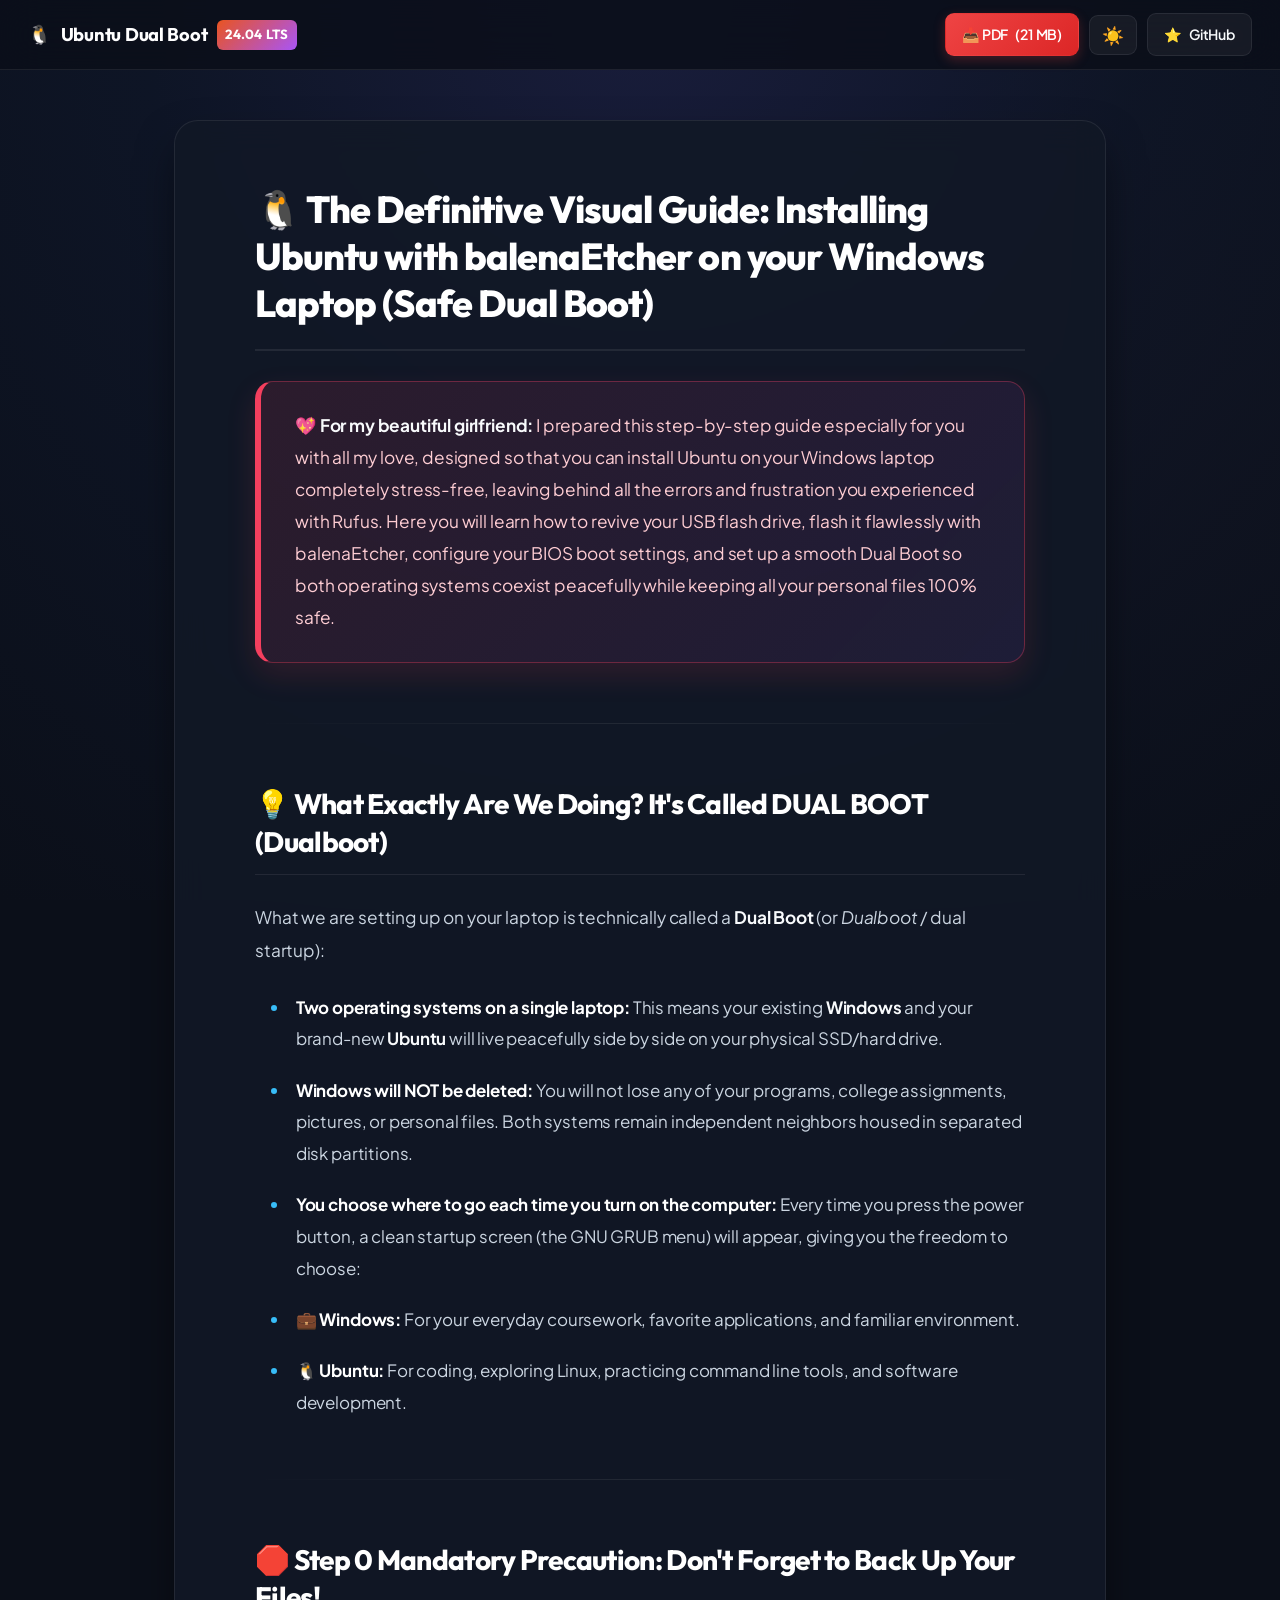
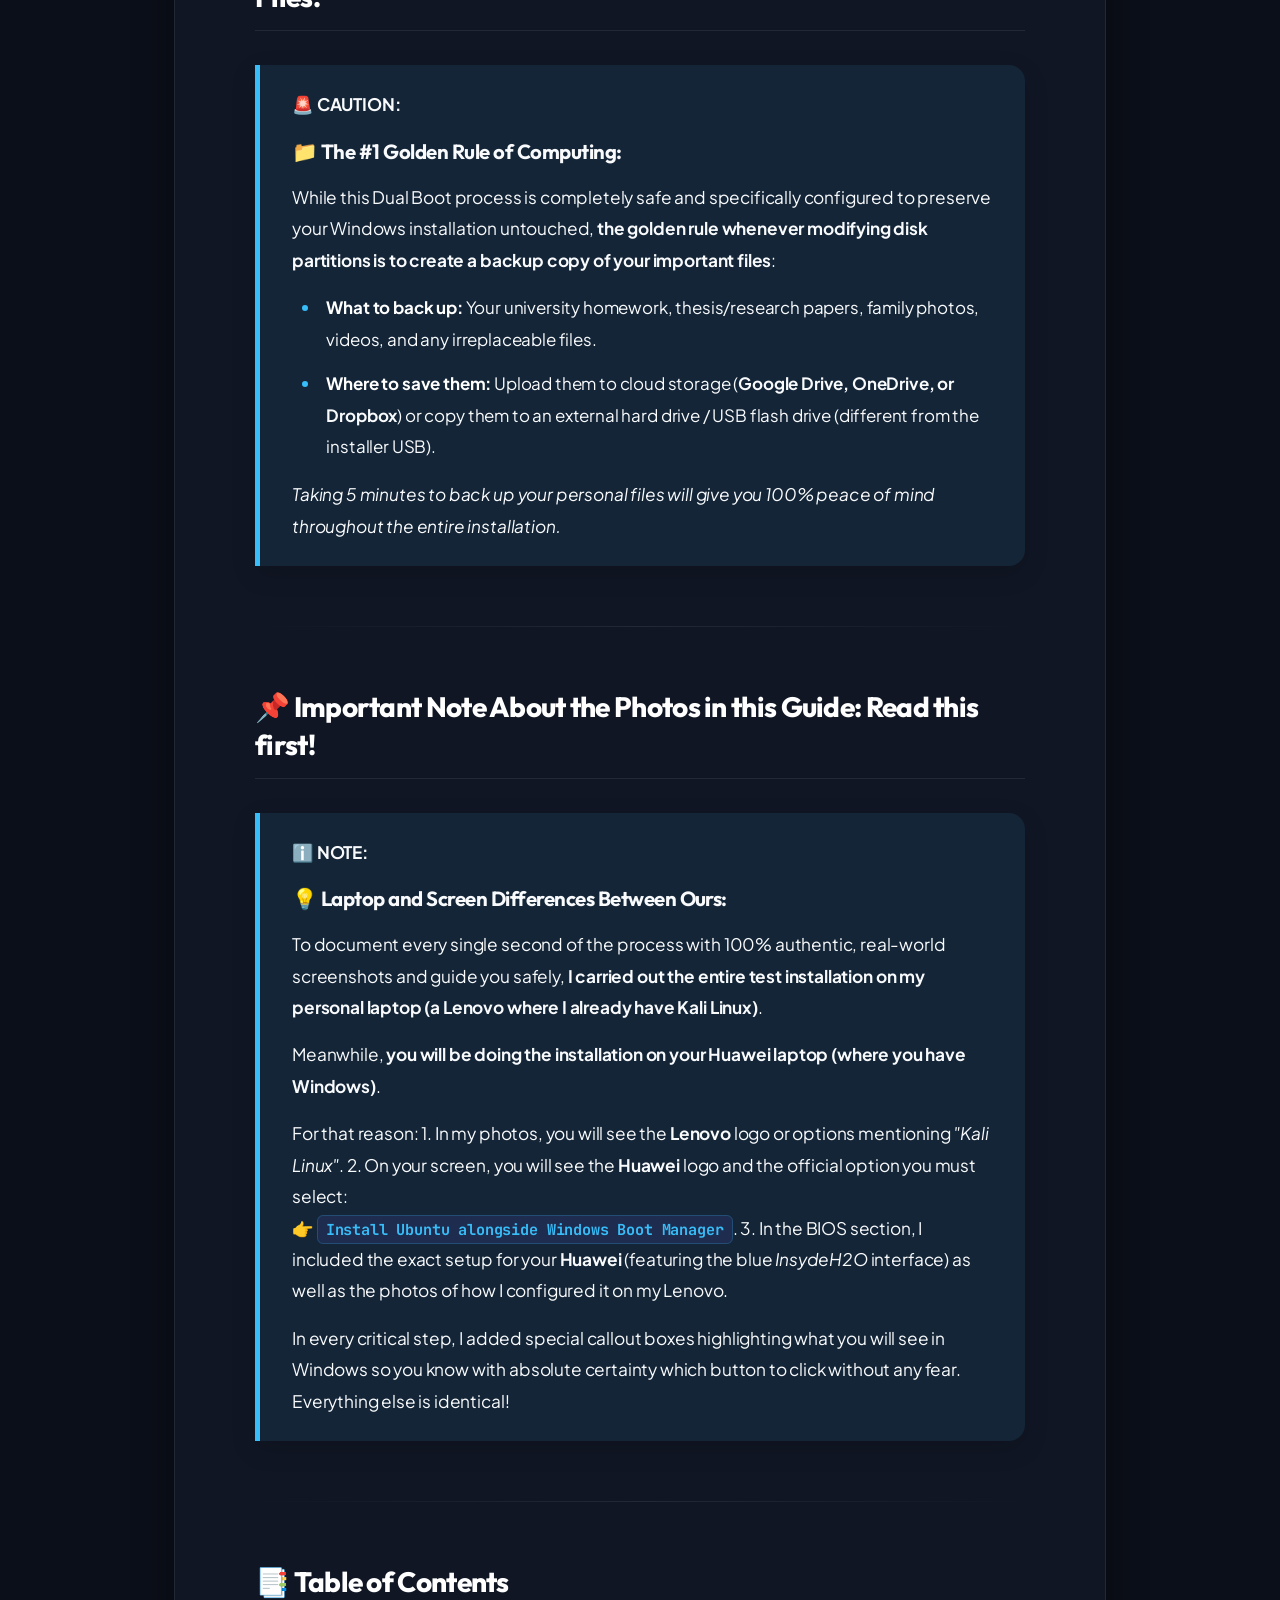
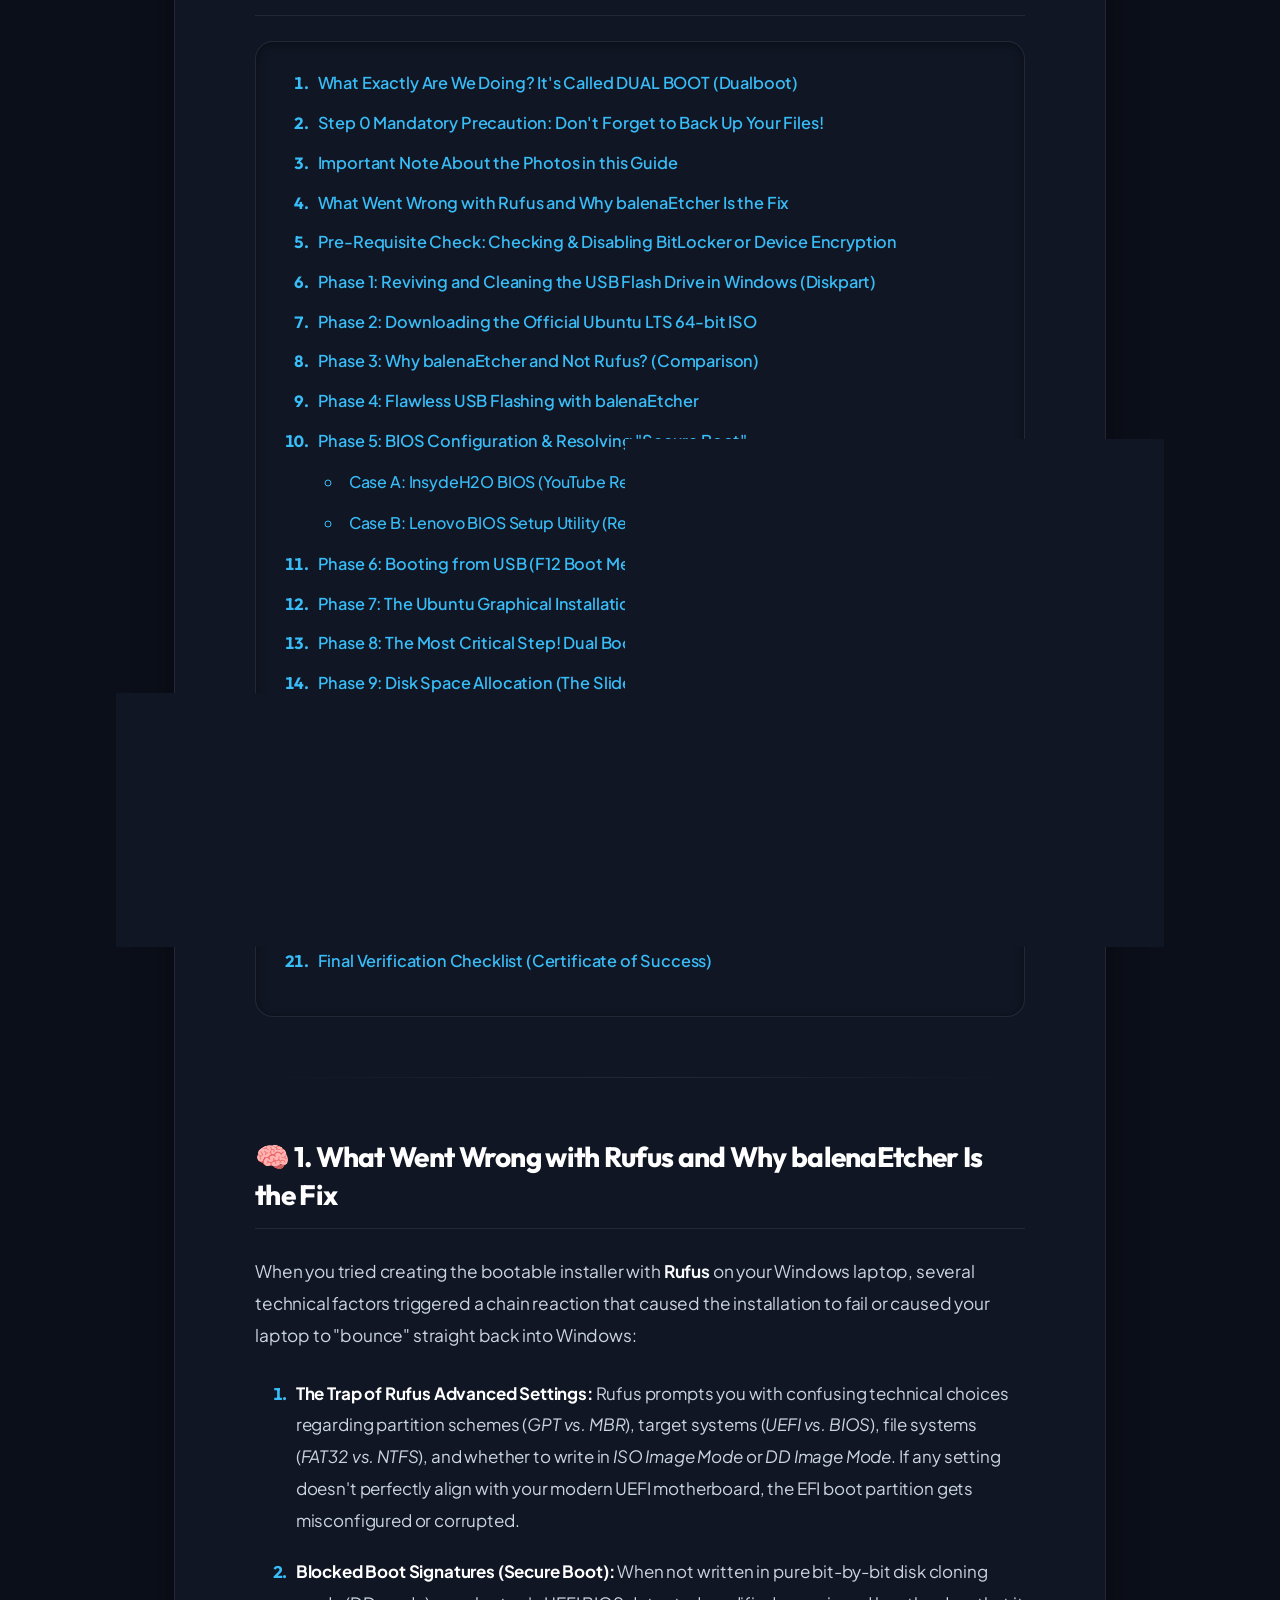
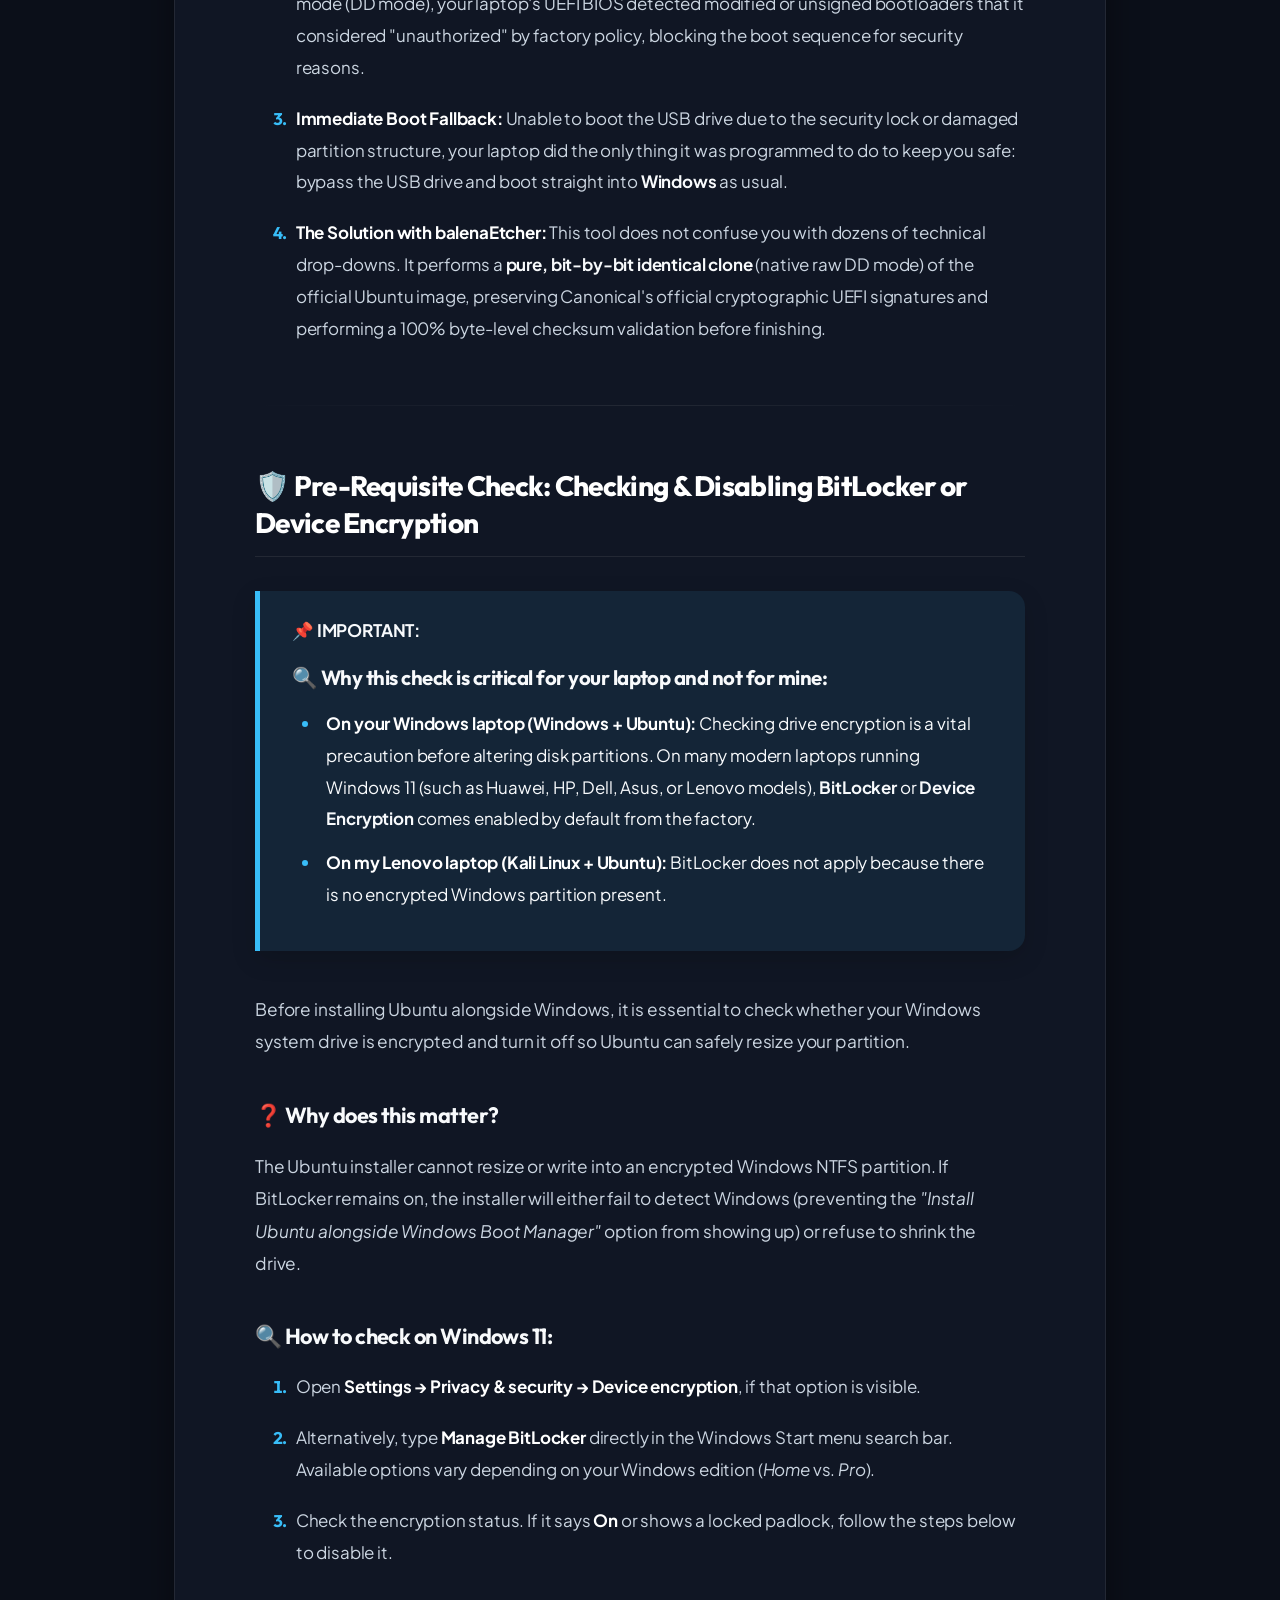
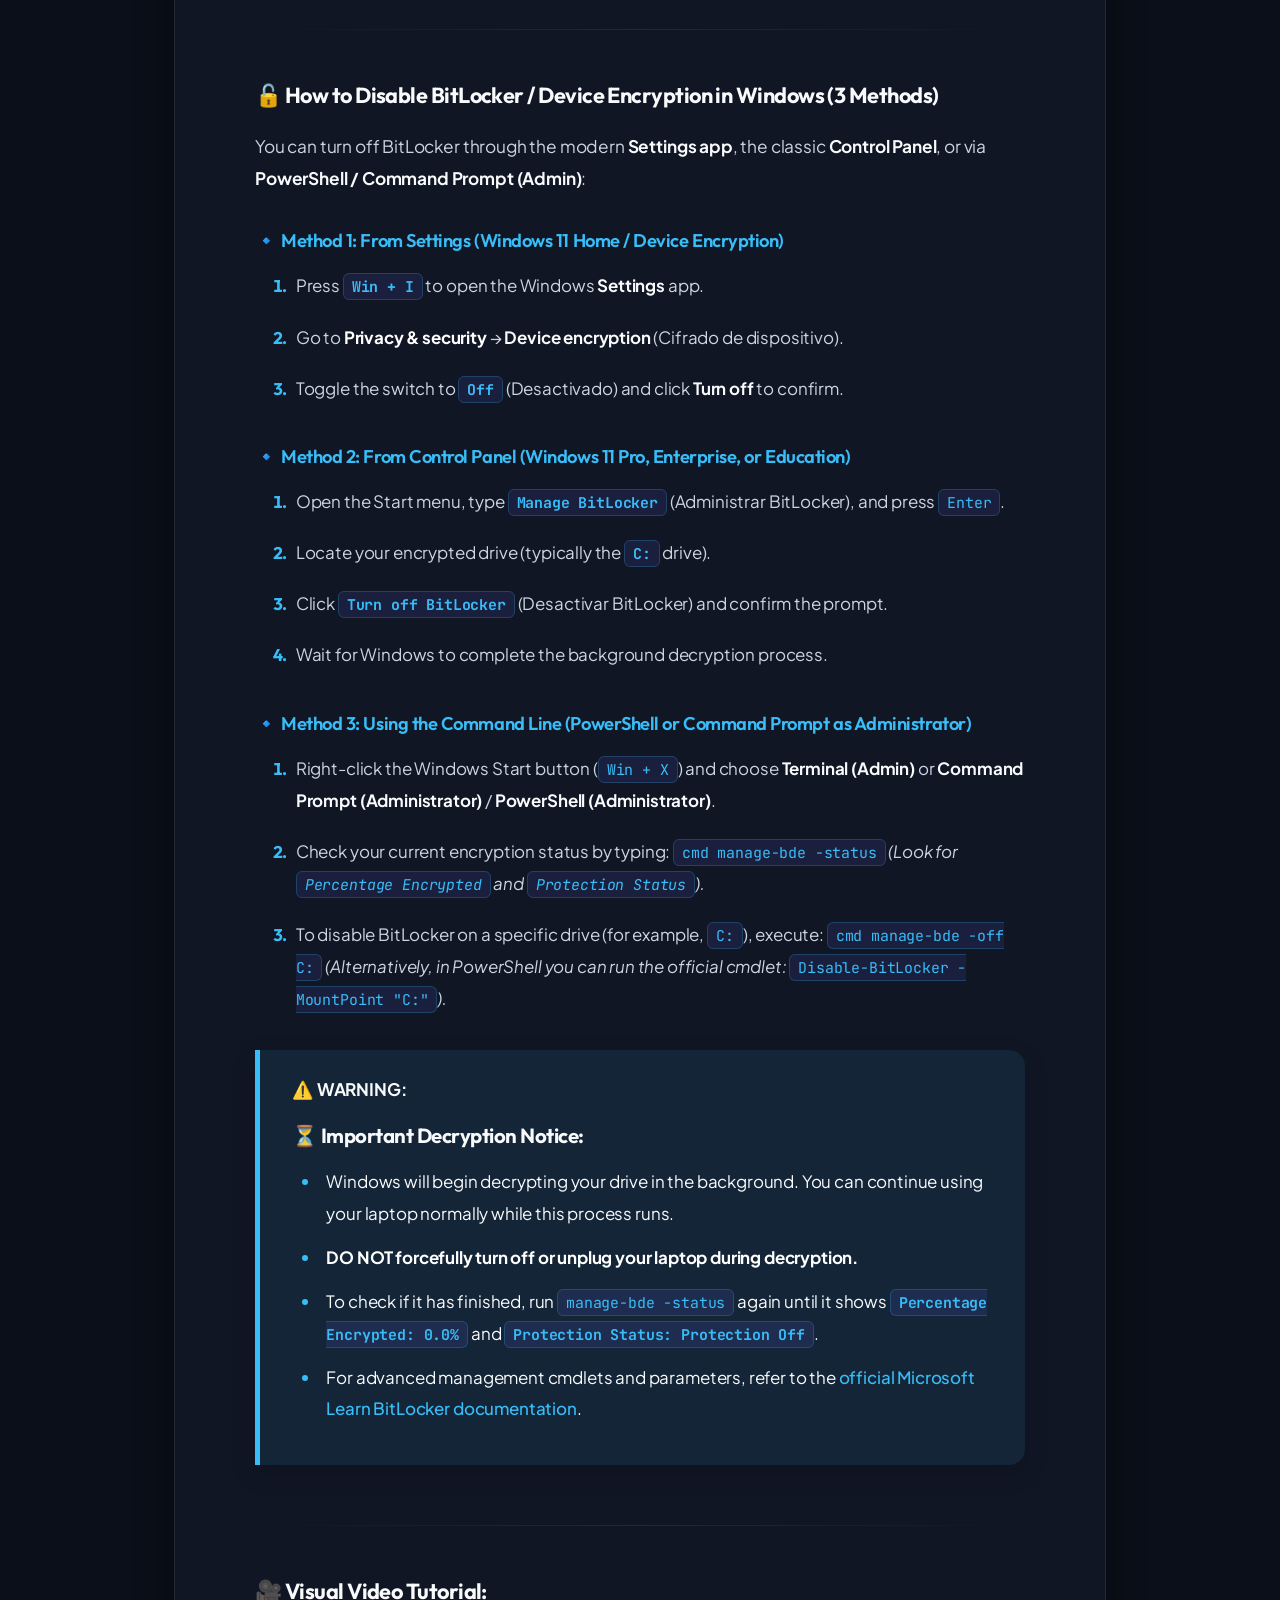
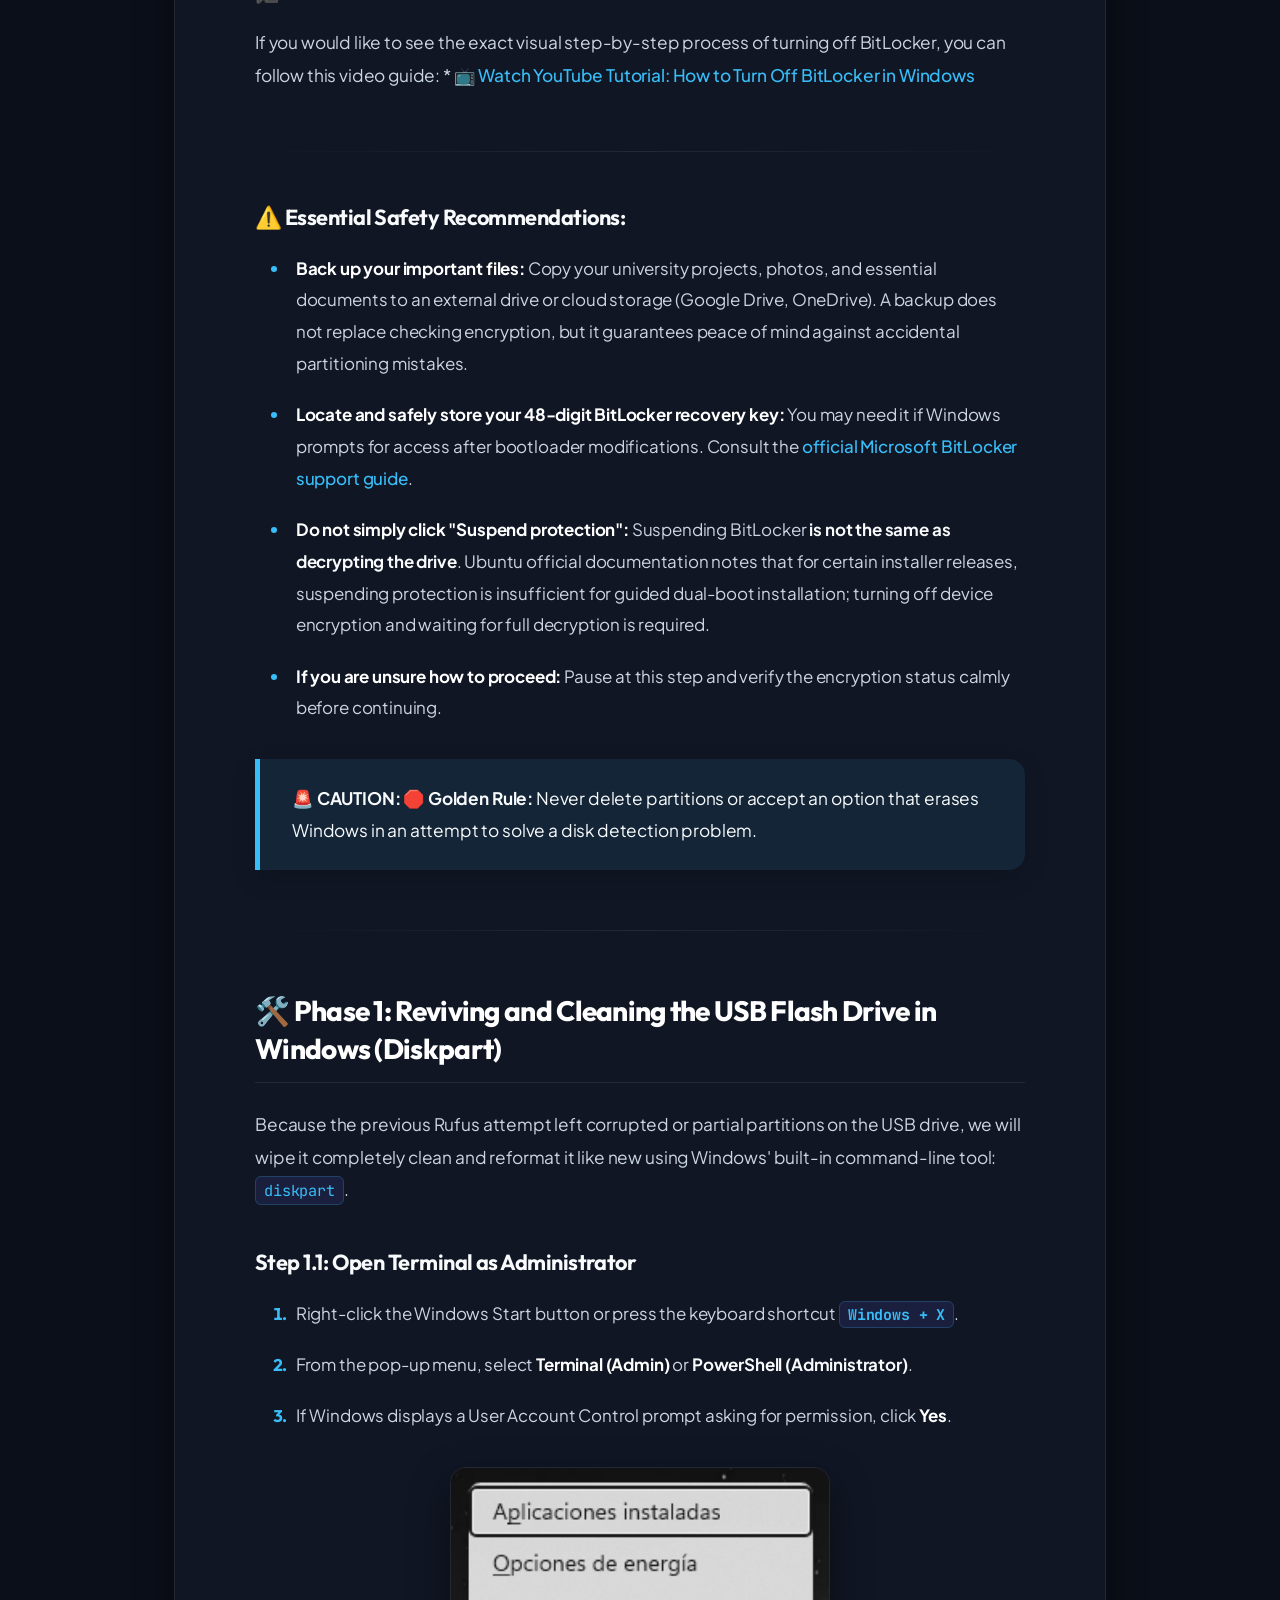
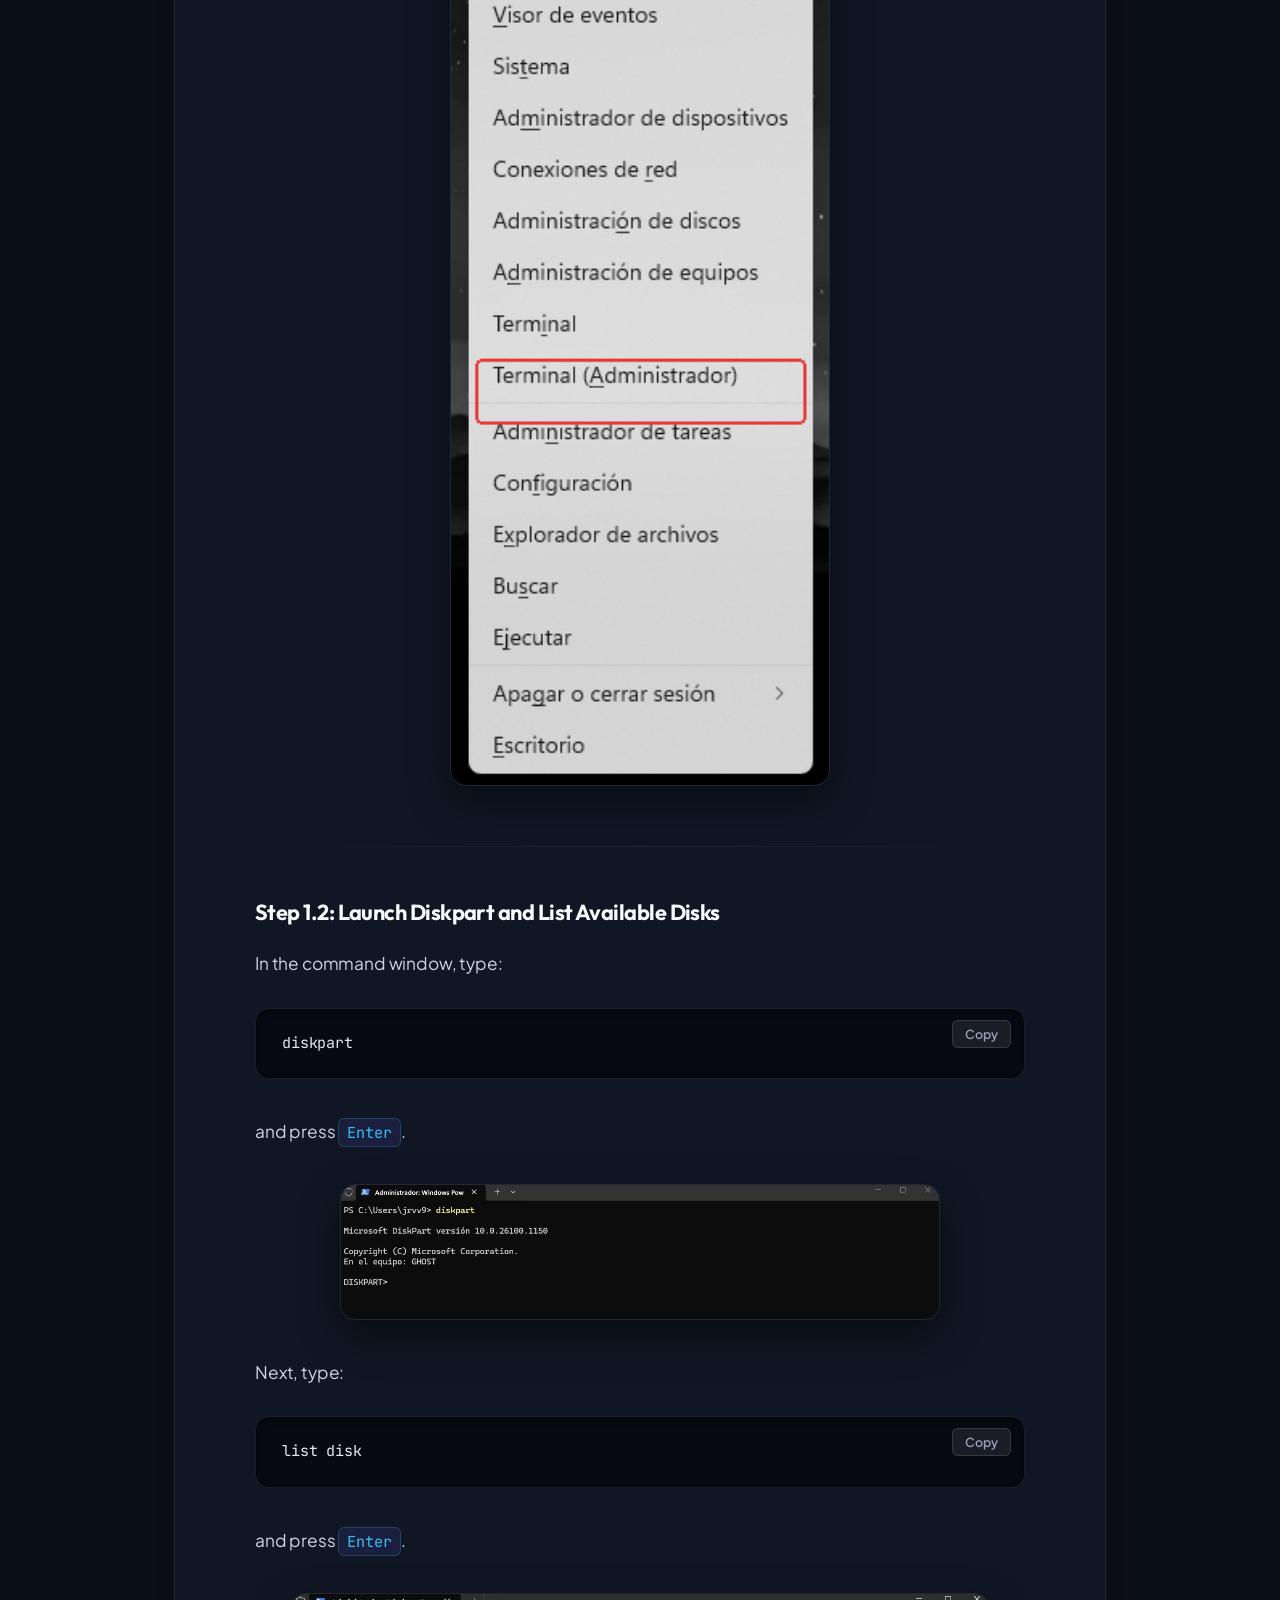
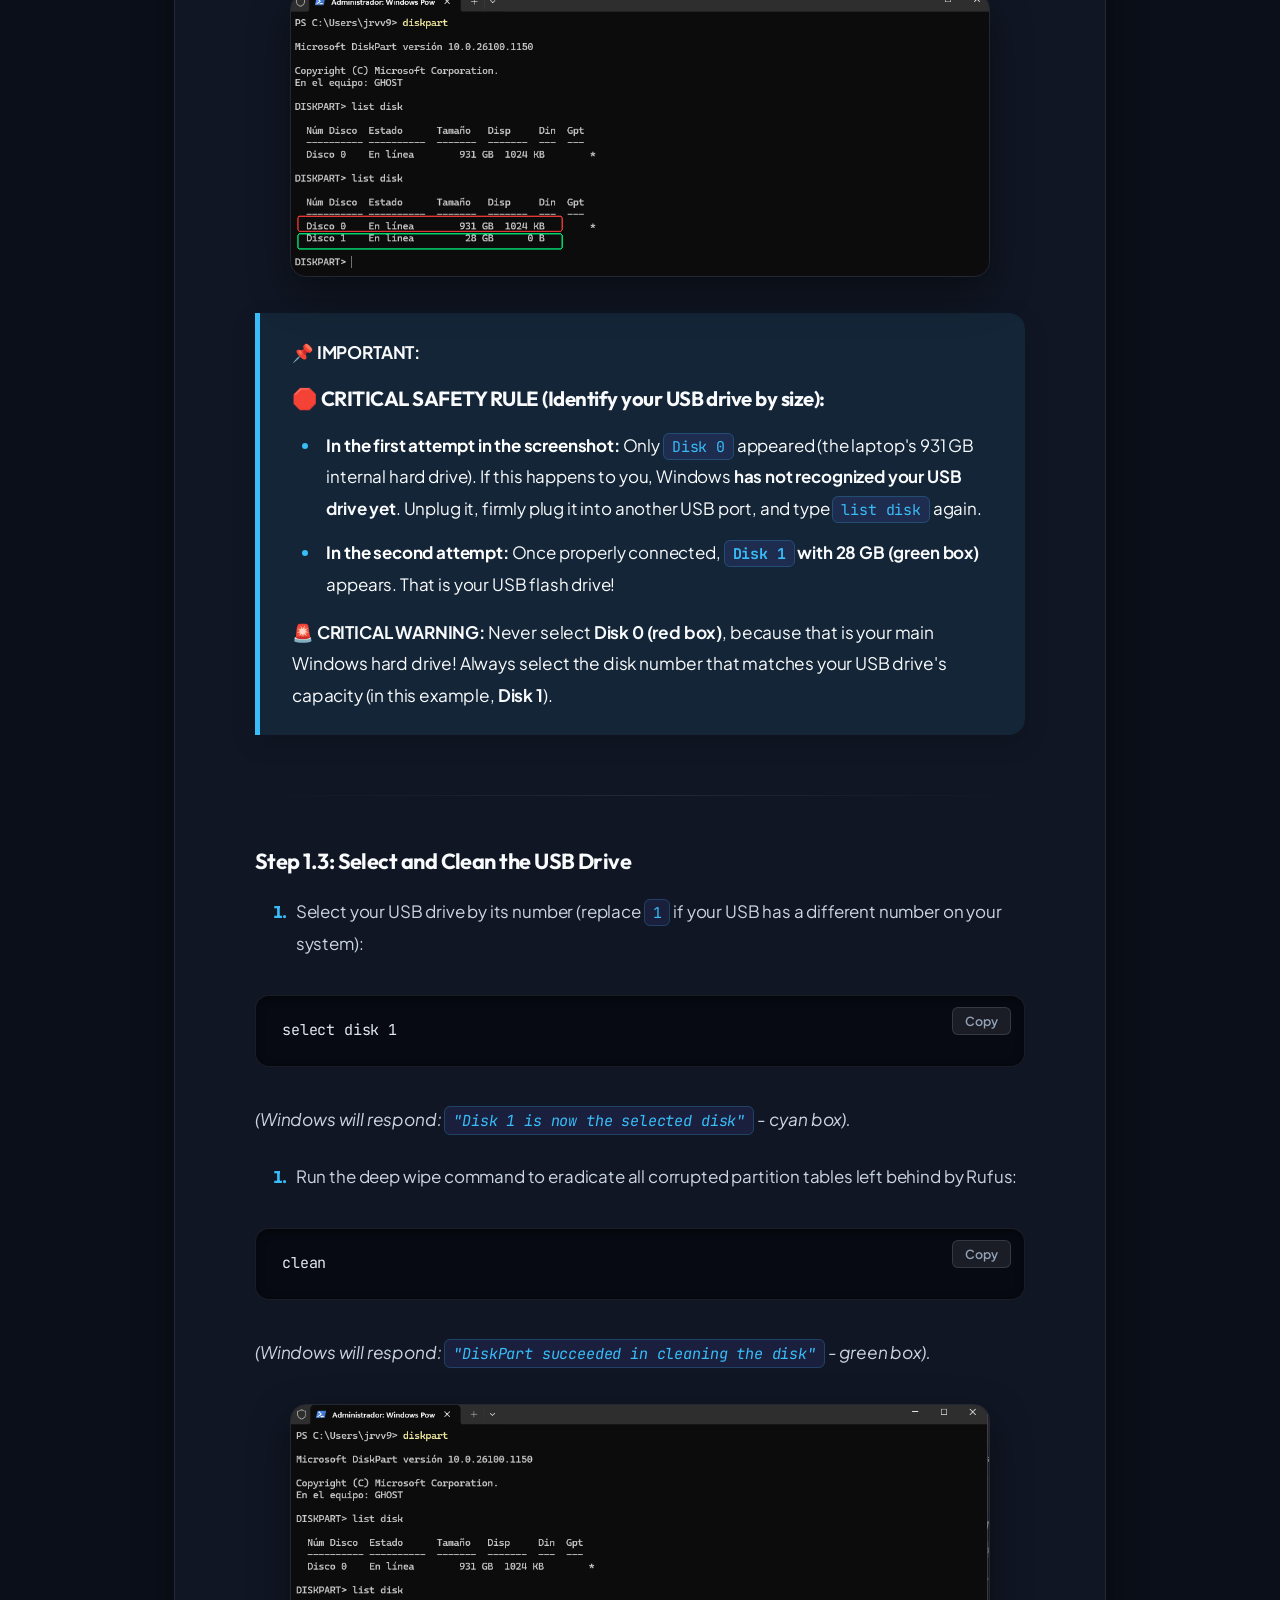
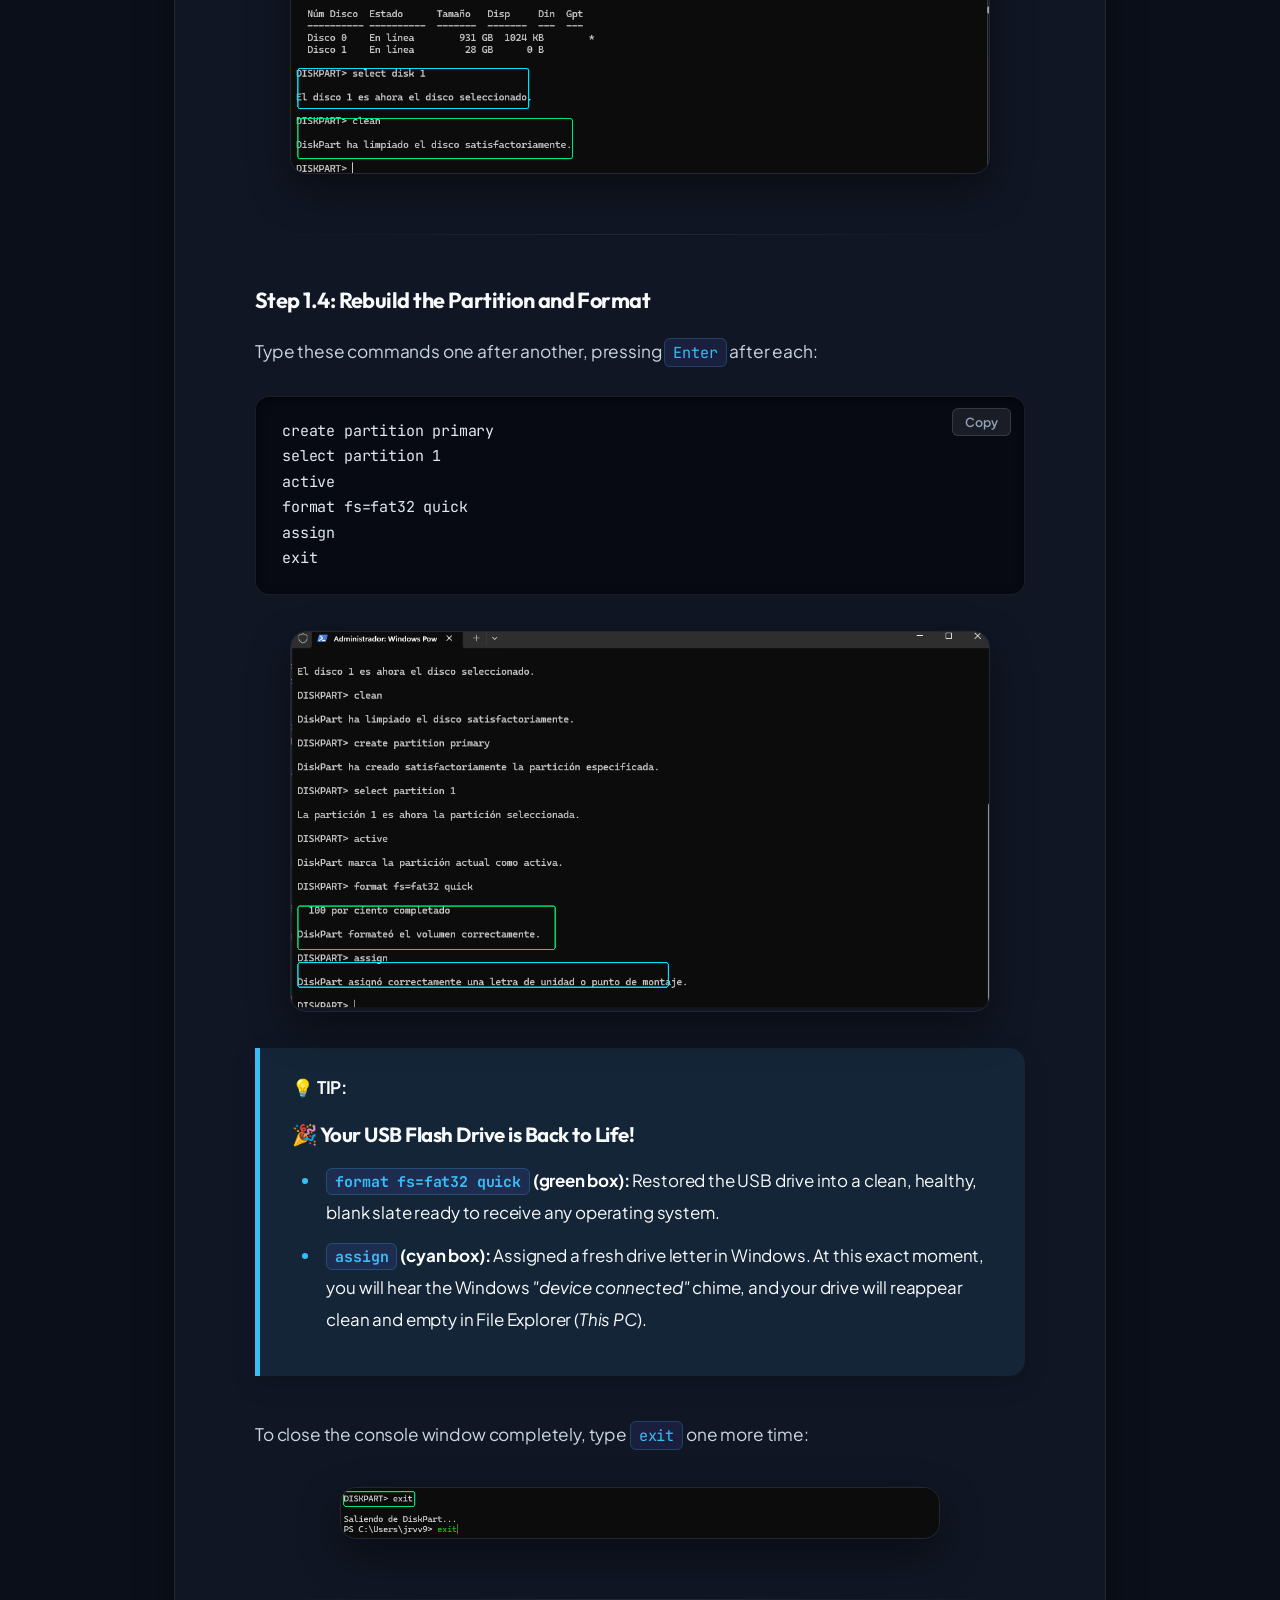
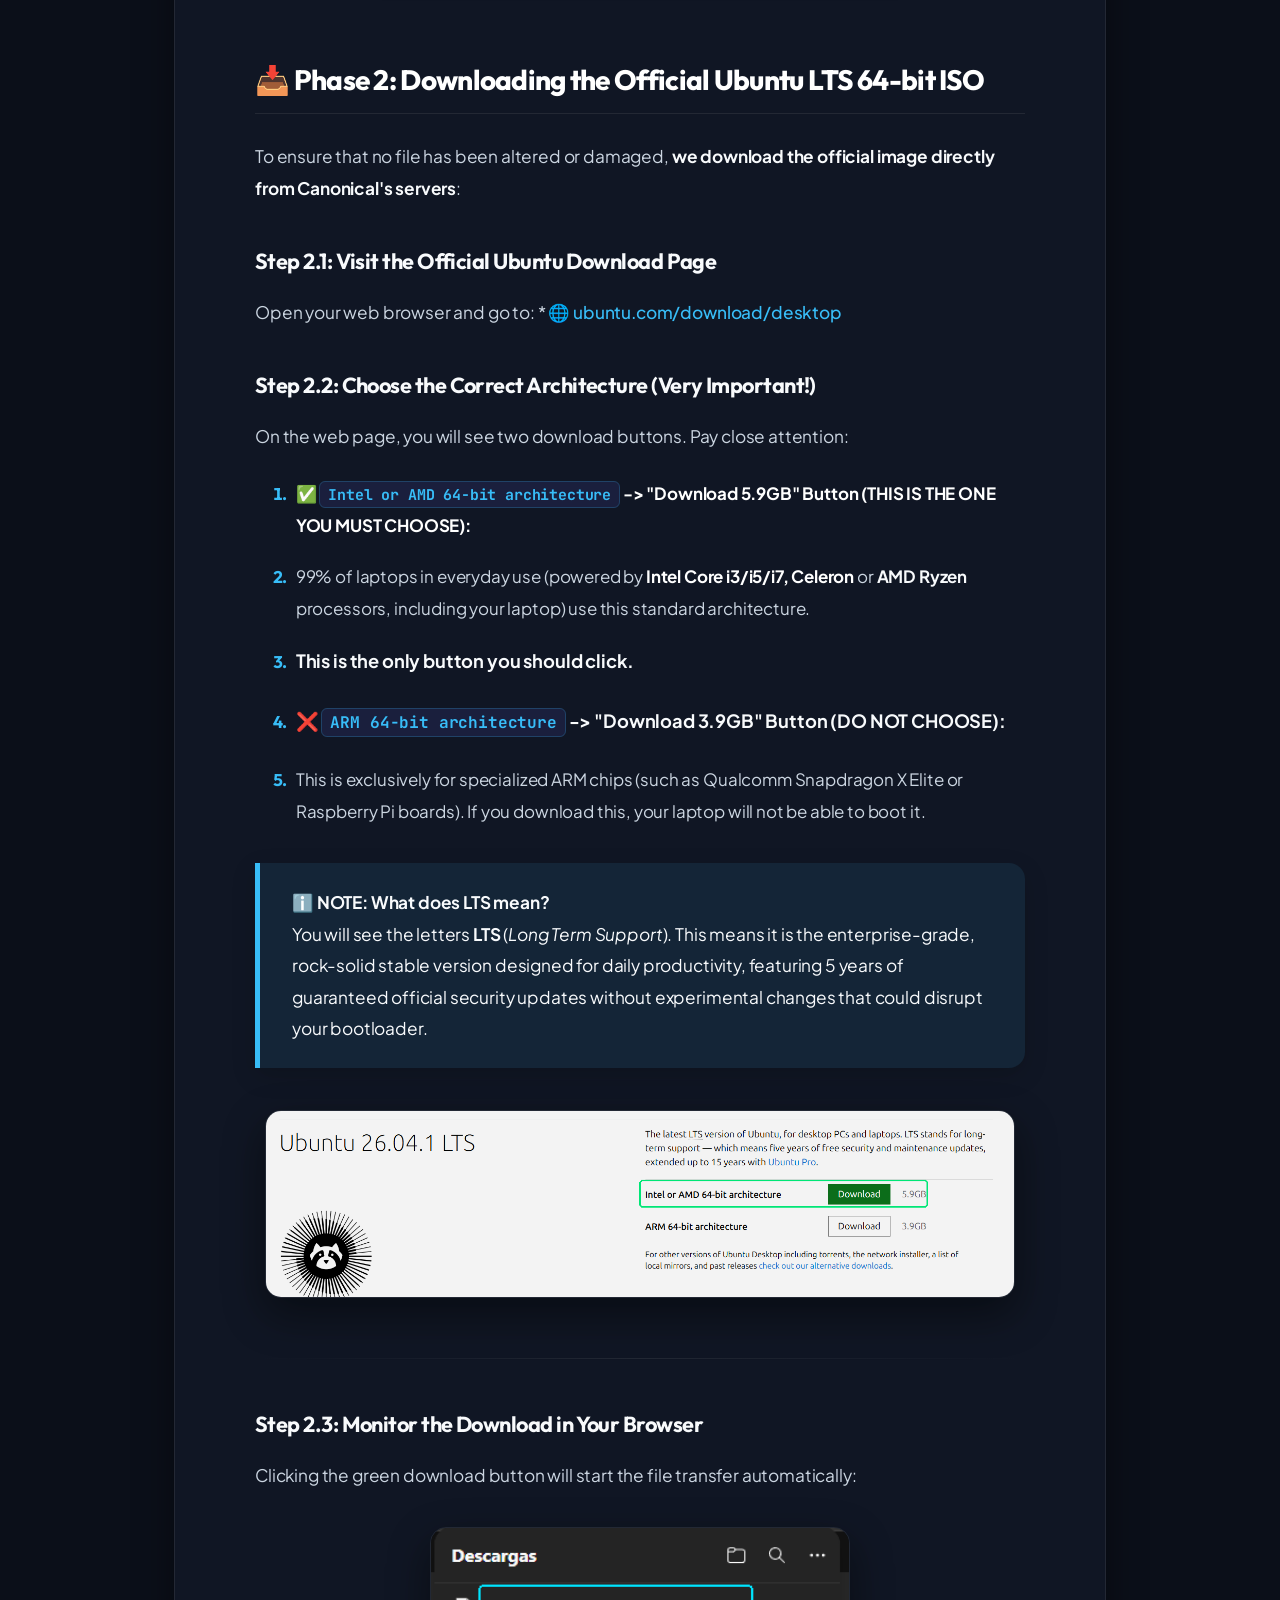
==== commit 2b1049c6: "feat: add UI UX Pro Max responsive mobile adaptation for smartphones and tablets" ====
--- a/index.html
+++ b/index.html
@@ -31,10 +31,9 @@
             🐧 <span>Ubuntu Dual Boot</span> <span class="brand-badge">24.04 LTS</span>
           </a>
           <div class="nav-actions">
-            <a href="es.html" class="btn btn-outline">🇪🇸 Español</a>
-            <a href="ubuntu_dualboot_guide.pdf" download class="btn btn-pdf">📥 PDF (21 MB)</a>
+            <a href="ubuntu_dualboot_guide.pdf" download class="btn btn-pdf" title="Download PDF Guide (21 MB)">📥 PDF<span class="pdf-size"> (21 MB)</span></a>
             <button id="theme-toggle-btn" class="btn btn-theme" onclick="toggleTheme()" title="Toggle Dark/Light Mode">☀️</button>
-            <a href="https://github.com/MiniLux0/ubuntu-dualboot-guide" target="_blank" class="btn btn-outline">⭐ GitHub</a>
+            <a href="https://github.com/MiniLux0/ubuntu-dualboot-guide" target="_blank" class="btn btn-outline" title="GitHub Repository">⭐ <span class="git-text">GitHub</span></a>
           </div>
         </header>
         
--- a/css/style.css
+++ b/css/style.css
@@ -513,7 +513,7 @@
   color: #ffffff;
 }
 
-/* Tables */
+/* Tables: Responsive horizontal scroll on small viewports */
 table {
   width: 100%;
   border-collapse: collapse;
@@ -521,6 +521,9 @@
   border-radius: 14px;
   overflow: hidden;
   border: 1px solid var(--table-border);
+  display: block;
+  overflow-x: auto;
+  -webkit-overflow-scrolling: touch;
 }
 th {
   background: var(--table-head);
@@ -531,12 +534,14 @@
   padding: 16px 20px;
   text-align: left;
   border-bottom: 1px solid var(--table-border);
+  white-space: nowrap;
 }
 td {
   padding: 15px 20px;
   border-bottom: 1px solid var(--table-border);
   color: var(--text-muted);
   line-height: 1.75;
+  min-width: 140px;
 }
 tr:nth-child(even) { background: var(--table-zebra); }
 tr:hover { background: rgba(255, 255, 255, 0.03); }
@@ -554,8 +559,8 @@
   position: fixed;
   bottom: 28px;
   right: 28px;
-  width: 44px;
-  height: 44px;
+  width: 46px;
+  height: 46px;
   border-radius: 50%;
   background: var(--card-surface);
   border: 1px solid var(--card-border);
@@ -569,7 +574,7 @@
   transition: all 0.25s ease;
   box-shadow: 0 6px 20px rgba(0,0,0,0.3);
   z-index: 999;
-  font-size: 1.1em;
+  font-size: 1.2em;
 }
 #back-to-top.visible {
   opacity: 1;
@@ -591,10 +596,282 @@
   border-top: 1px solid var(--navbar-border);
 }
 
+/* ==========================================================================
+   UI UX PRO MAX RESPONSIVE ENGINE (Tablet & Mobile Breakpoints)
+   ========================================================================== */
+
+/* Tablet & Mobile (<= 768px) */
 @media (max-width: 768px) {
-  .guide-card { padding: 30px 20px; border-radius: 14px; }
-  .navbar { flex-direction: column; gap: 12px; padding: 14px 18px; }
-  .nav-actions { width: 100%; justify-content: space-between; flex-wrap: wrap; }
-  h1 { font-size: 1.8em; }
-  h2 { font-size: 1.4em; }
-}
+  html, body {
+    overflow-x: hidden;
+    width: 100%;
+  }
+
+  .container {
+    padding: 0 14px;
+    margin: 20px auto 60px auto;
+  }
+
+  .guide-card {
+    padding: 34px 22px;
+    border-radius: 18px;
+  }
+
+  .navbar {
+    padding: 10px 16px;
+    gap: 10px;
+  }
+
+  .nav-brand {
+    font-size: 1.05em;
+    gap: 8px;
+  }
+
+  .nav-actions {
+    gap: 6px;
+  }
+
+  .btn {
+    padding: 7px 12px;
+    font-size: 0.82em;
+    min-height: 38px;
+  }
+
+  h1 {
+    font-size: 1.75em;
+    line-height: 1.28;
+    margin-bottom: 20px;
+    padding-bottom: 16px;
+    word-break: break-word;
+  }
+
+  h2 {
+    font-size: 1.4em;
+    line-height: 1.32;
+    margin-top: 2.8rem;
+    margin-bottom: 1.2rem;
+    padding-bottom: 10px;
+    word-break: break-word;
+  }
+
+  h3 {
+    font-size: 1.22em;
+    line-height: 1.35;
+    margin-top: 2rem;
+    margin-bottom: 0.95rem;
+  }
+
+  h4 {
+    font-size: 1.05em;
+    margin-top: 1.4rem;
+    margin-bottom: 0.65rem;
+  }
+
+  p {
+    font-size: 1.02em;
+    line-height: 1.78;
+    margin-bottom: 1.3rem;
+  }
+
+  ul, ol {
+    padding-left: 1.45rem;
+    margin-bottom: 1.8rem;
+  }
+
+  li {
+    font-size: 1em;
+    line-height: 1.78;
+    margin-bottom: 1rem;
+  }
+
+  li > ul, li > ol {
+    padding-left: 1.2rem;
+    margin-top: 0.6rem;
+    margin-bottom: 0.6rem;
+  }
+
+  #table-of-contents + ol {
+    padding: 22px 20px 22px 40px;
+    margin: 18px 0 38px 0;
+    border-radius: 14px;
+  }
+
+  #table-of-contents + ol > li {
+    font-size: 0.96em;
+    margin-bottom: 0.65rem;
+    line-height: 1.5;
+  }
+
+  .love-card {
+    padding: 22px 20px;
+    margin: 22px 0 32px 0;
+    border-radius: 14px;
+  }
+
+  .love-card p {
+    font-size: 1em;
+    line-height: 1.78;
+  }
+
+  blockquote {
+    margin: 24px 0 32px 0;
+    padding: 18px 20px;
+    border-radius: 0 12px 12px 0;
+  }
+
+  blockquote h3 {
+    font-size: 1.15em;
+    margin: 6px 0 10px 0;
+  }
+
+  blockquote p {
+    font-size: 0.98em;
+    line-height: 1.72;
+    margin-bottom: 10px;
+  }
+
+  pre {
+    padding: 16px 18px;
+    border-radius: 12px;
+  }
+
+  pre code {
+    font-size: 0.86em;
+    line-height: 1.6;
+  }
+
+  .copy-btn {
+    top: 8px;
+    right: 8px;
+    padding: 4px 8px;
+    font-size: 0.72em;
+  }
+
+  img {
+    margin: 24px auto;
+    border-radius: 12px;
+    box-shadow: 0 8px 24px rgba(0, 0, 0, 0.4);
+  }
+
+  hr {
+    margin: 44px 0 36px 0;
+  }
+
+  #back-to-top {
+    bottom: max(18px, env(safe-area-inset-bottom, 18px));
+    right: 18px;
+    width: 44px;
+    height: 44px;
+  }
+
+  footer {
+    padding: 32px 16px max(32px, env(safe-area-inset-bottom, 32px)) 16px;
+    font-size: 0.88em;
+  }
+}
+
+/* Small Smartphone Viewports (<= 480px, e.g. iPhone, Pixel, Galaxy) */
+@media (max-width: 480px) {
+  .container {
+    padding: 0 8px;
+    margin: 12px auto 40px auto;
+  }
+
+  .guide-card {
+    padding: 22px 15px;
+    border-radius: 14px;
+    box-shadow: 0 10px 25px rgba(0, 0, 0, 0.45);
+  }
+
+  .navbar {
+    padding: 8px 12px;
+  }
+
+  .nav-brand {
+    font-size: 0.96em;
+  }
+
+  .brand-badge {
+    display: none; /* Hide version badge on very compact screens */
+  }
+
+  .pdf-size {
+    display: none; /* Hide '(21 MB)' on phones to save navbar width */
+  }
+
+  .btn {
+    padding: 6px 10px;
+    font-size: 0.8em;
+  }
+
+  .btn-theme {
+    padding: 6px 10px;
+    font-size: 1em;
+  }
+
+  h1 {
+    font-size: 1.48em;
+    line-height: 1.25;
+    margin-bottom: 16px;
+    padding-bottom: 12px;
+  }
+
+  h2 {
+    font-size: 1.26em;
+    line-height: 1.3;
+    margin-top: 2.2rem;
+    margin-bottom: 1rem;
+    padding-bottom: 8px;
+  }
+
+  h3 {
+    font-size: 1.12em;
+    margin-top: 1.6rem;
+    margin-bottom: 0.8rem;
+  }
+
+  p, li {
+    font-size: 0.96em;
+    line-height: 1.72;
+  }
+
+  ul, ol {
+    padding-left: 1.25rem;
+  }
+
+  #table-of-contents + ol {
+    padding: 16px 14px 16px 32px;
+    border-radius: 12px;
+  }
+
+  .love-card {
+    padding: 18px 15px;
+    border-radius: 12px;
+    margin: 18px 0 26px 0;
+  }
+
+  blockquote {
+    padding: 15px 14px;
+    margin: 18px 0 24px 0;
+    border-left-width: 4px;
+  }
+}
+
+/* Ultra-compact screens (<= 360px) */
+@media (max-width: 360px) {
+  .nav-brand span {
+    max-width: 110px;
+    overflow: hidden;
+    text-overflow: ellipsis;
+    white-space: nowrap;
+  }
+
+  .git-text {
+    display: none; /* Only show star icon on 320px screens */
+  }
+
+  .btn {
+    padding: 5px 8px;
+    font-size: 0.76em;
+  }
+}
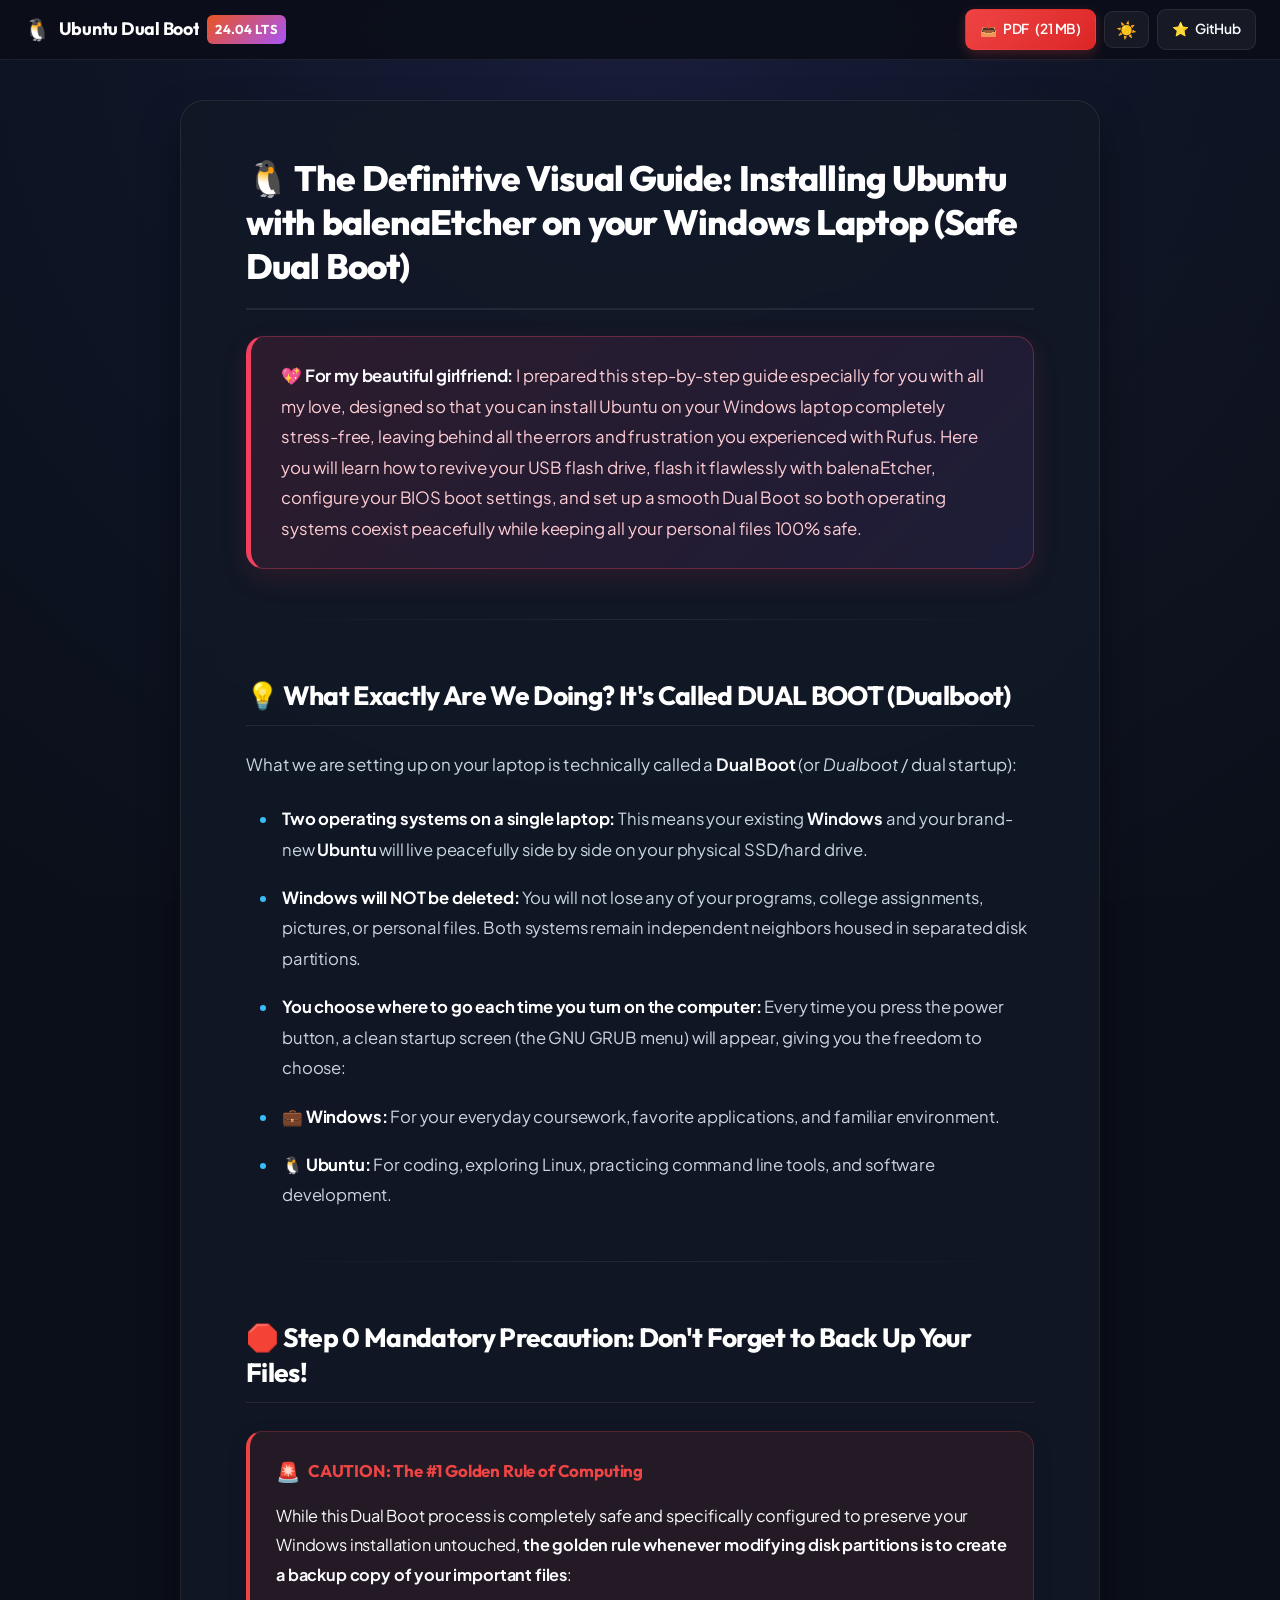
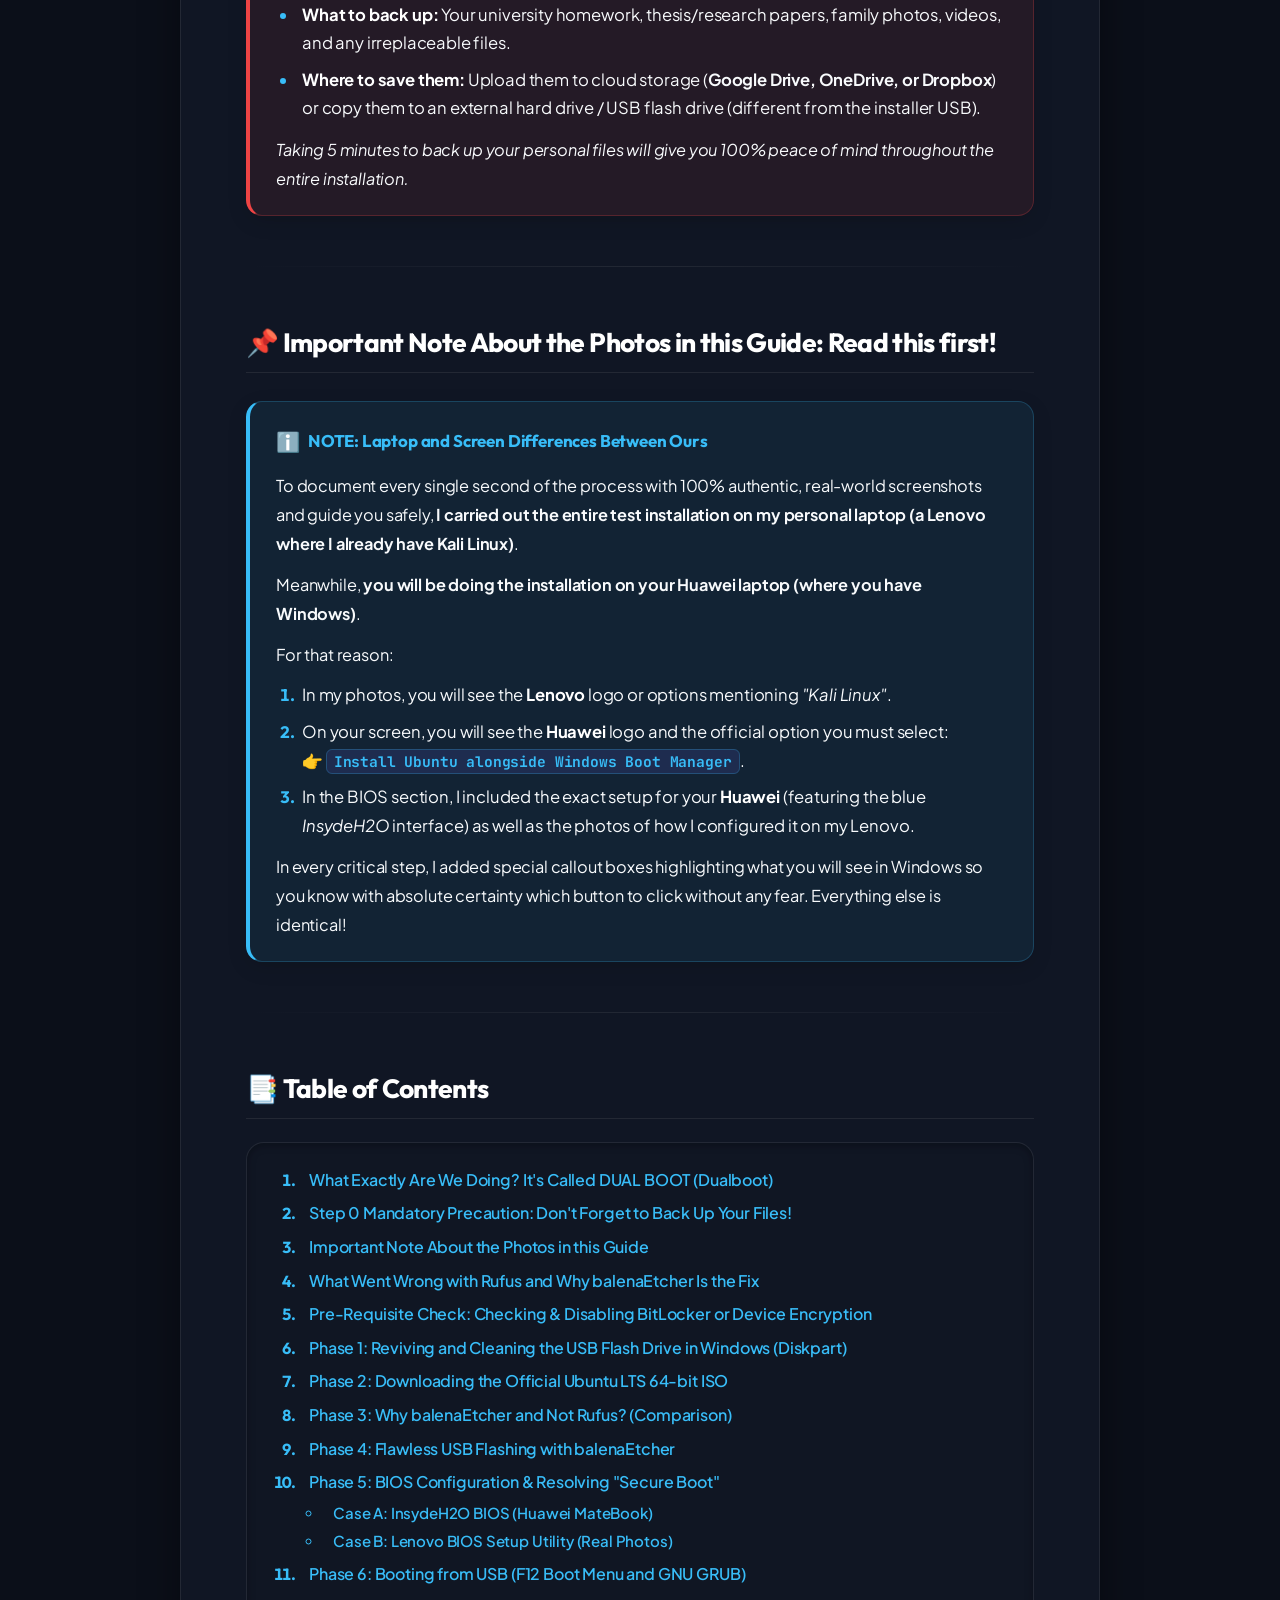
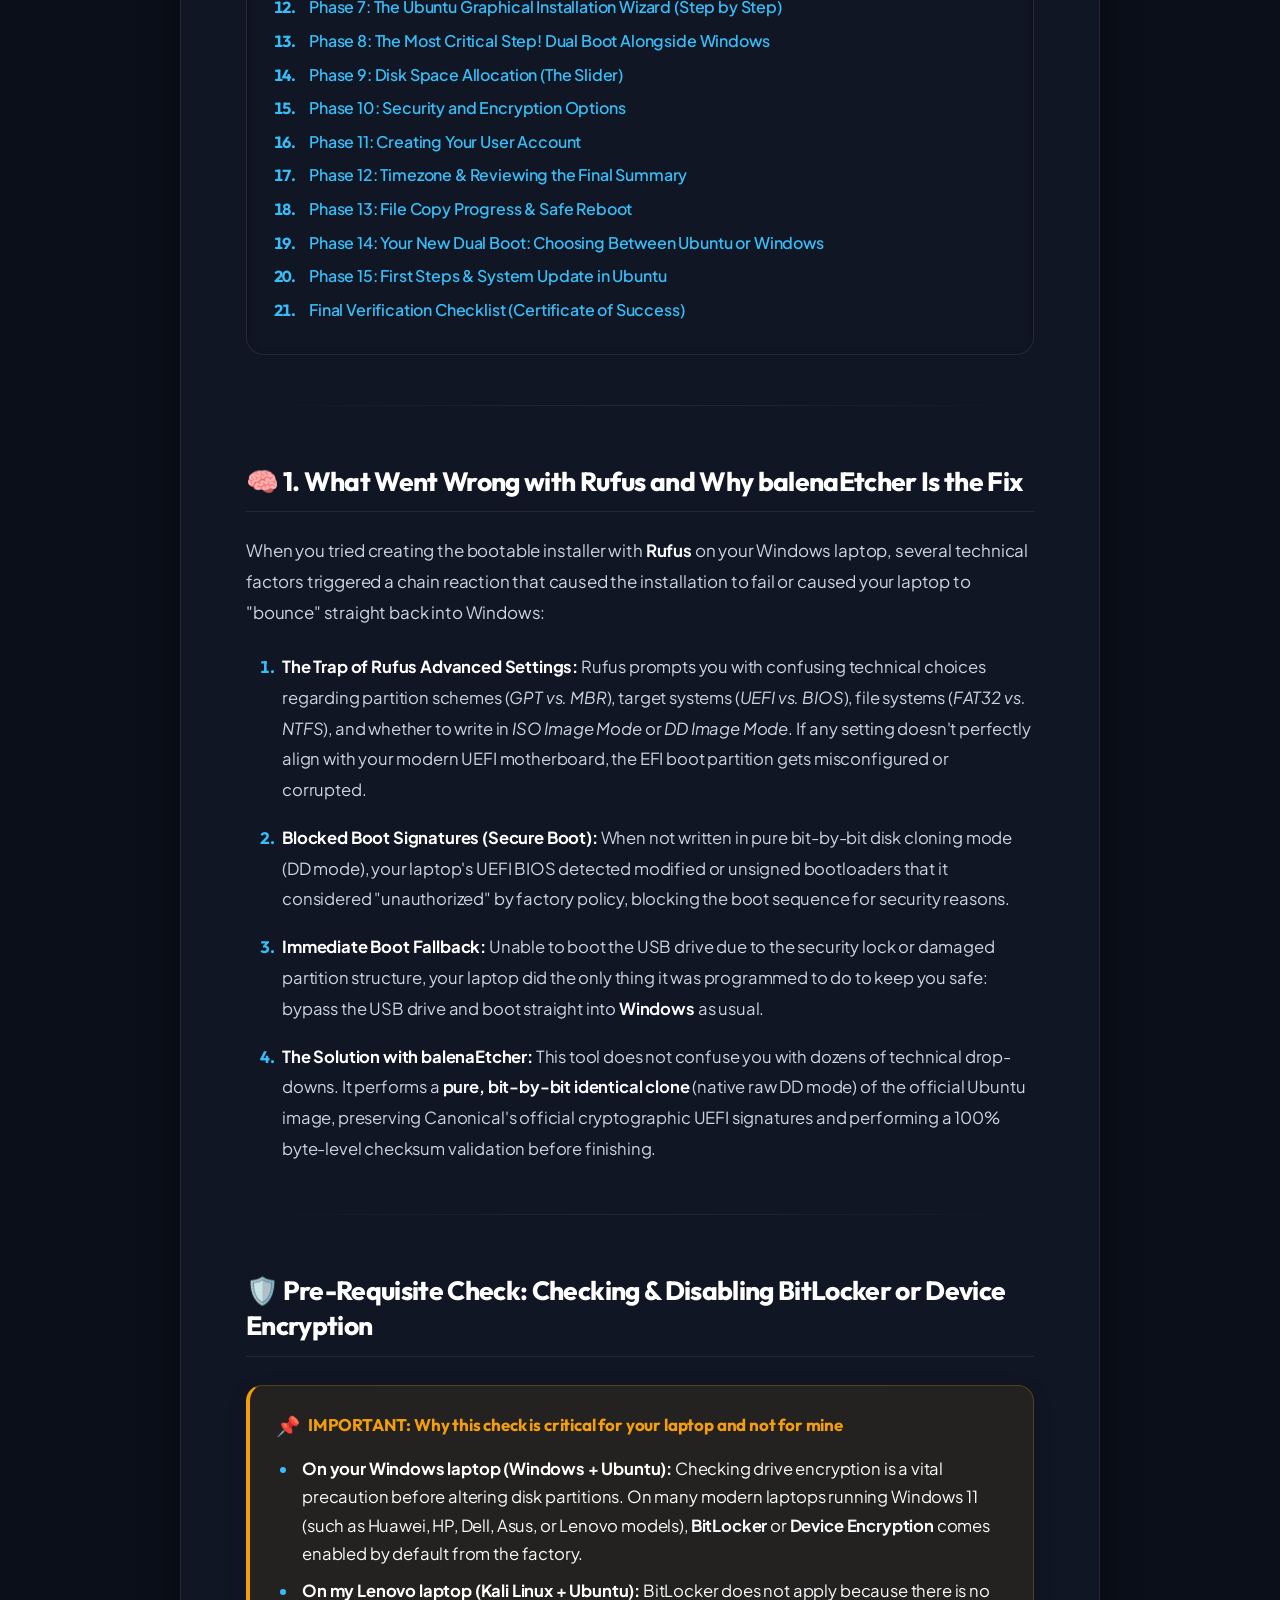
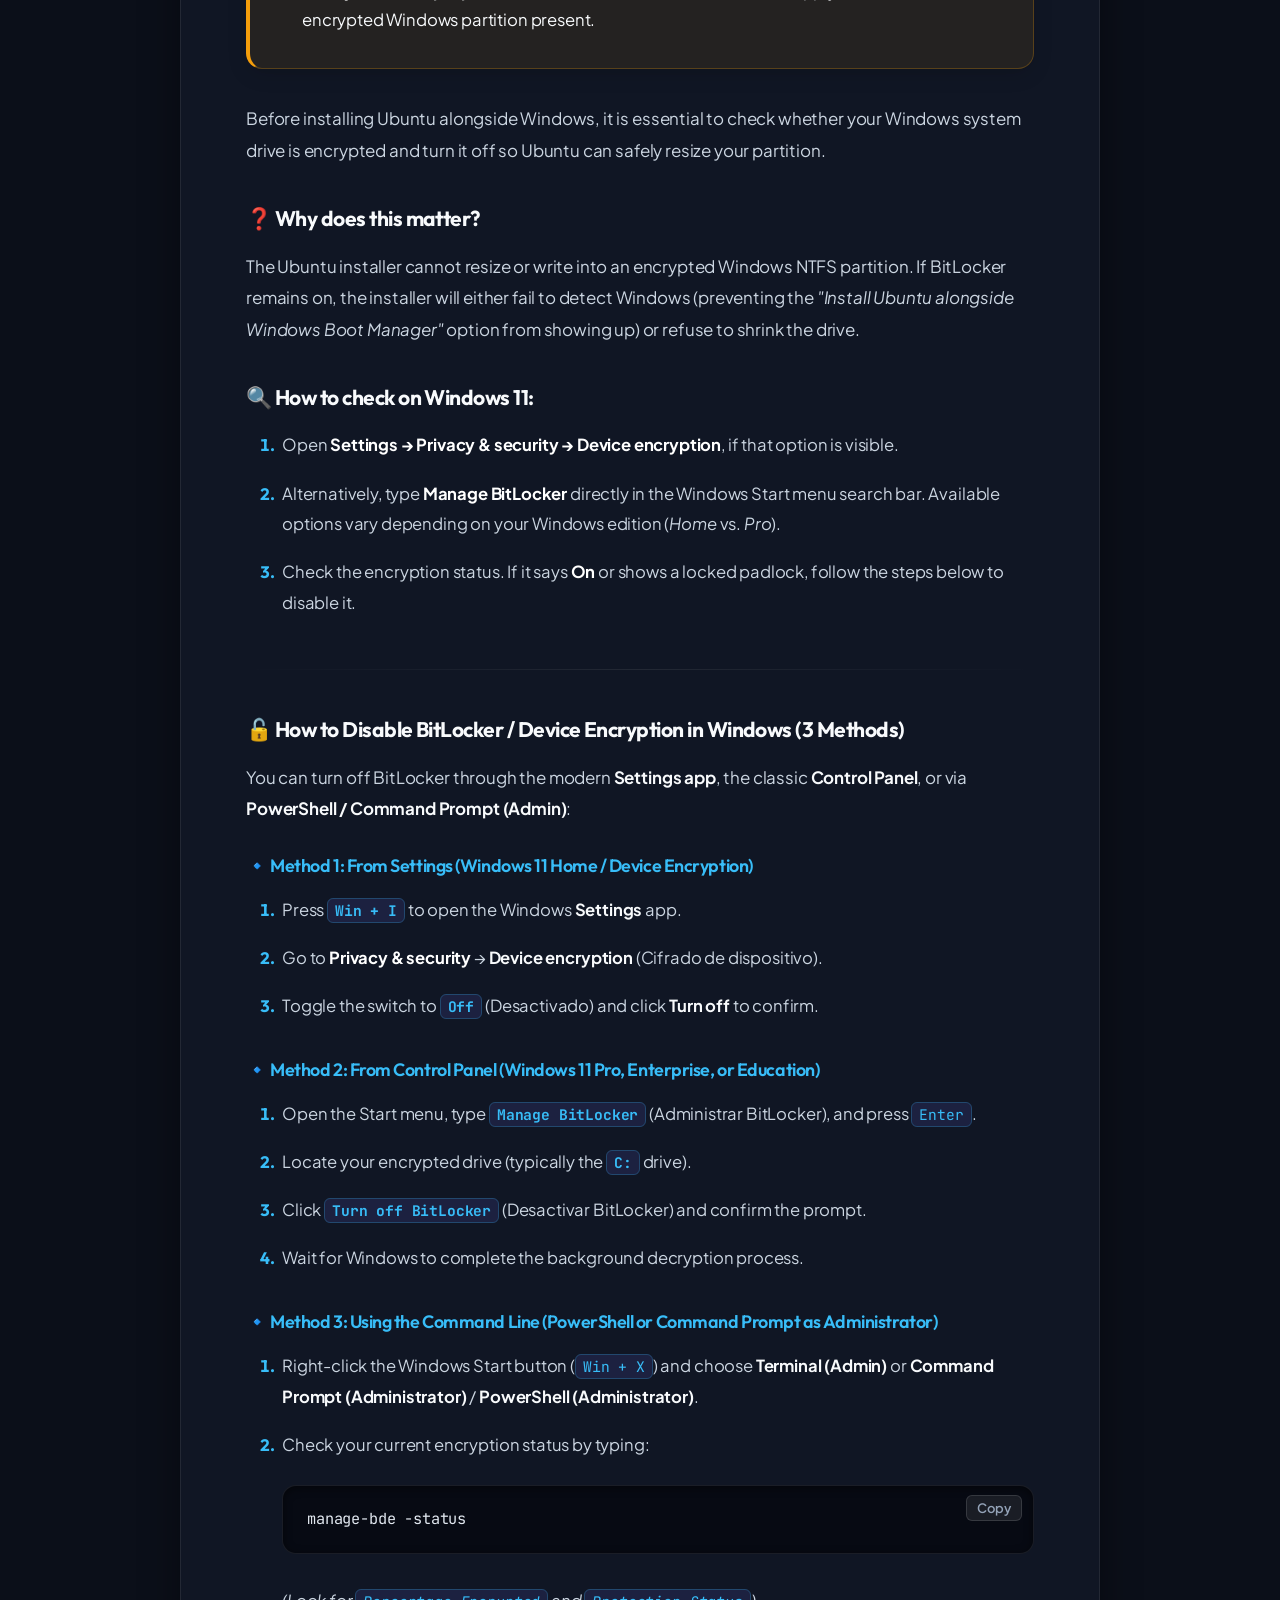
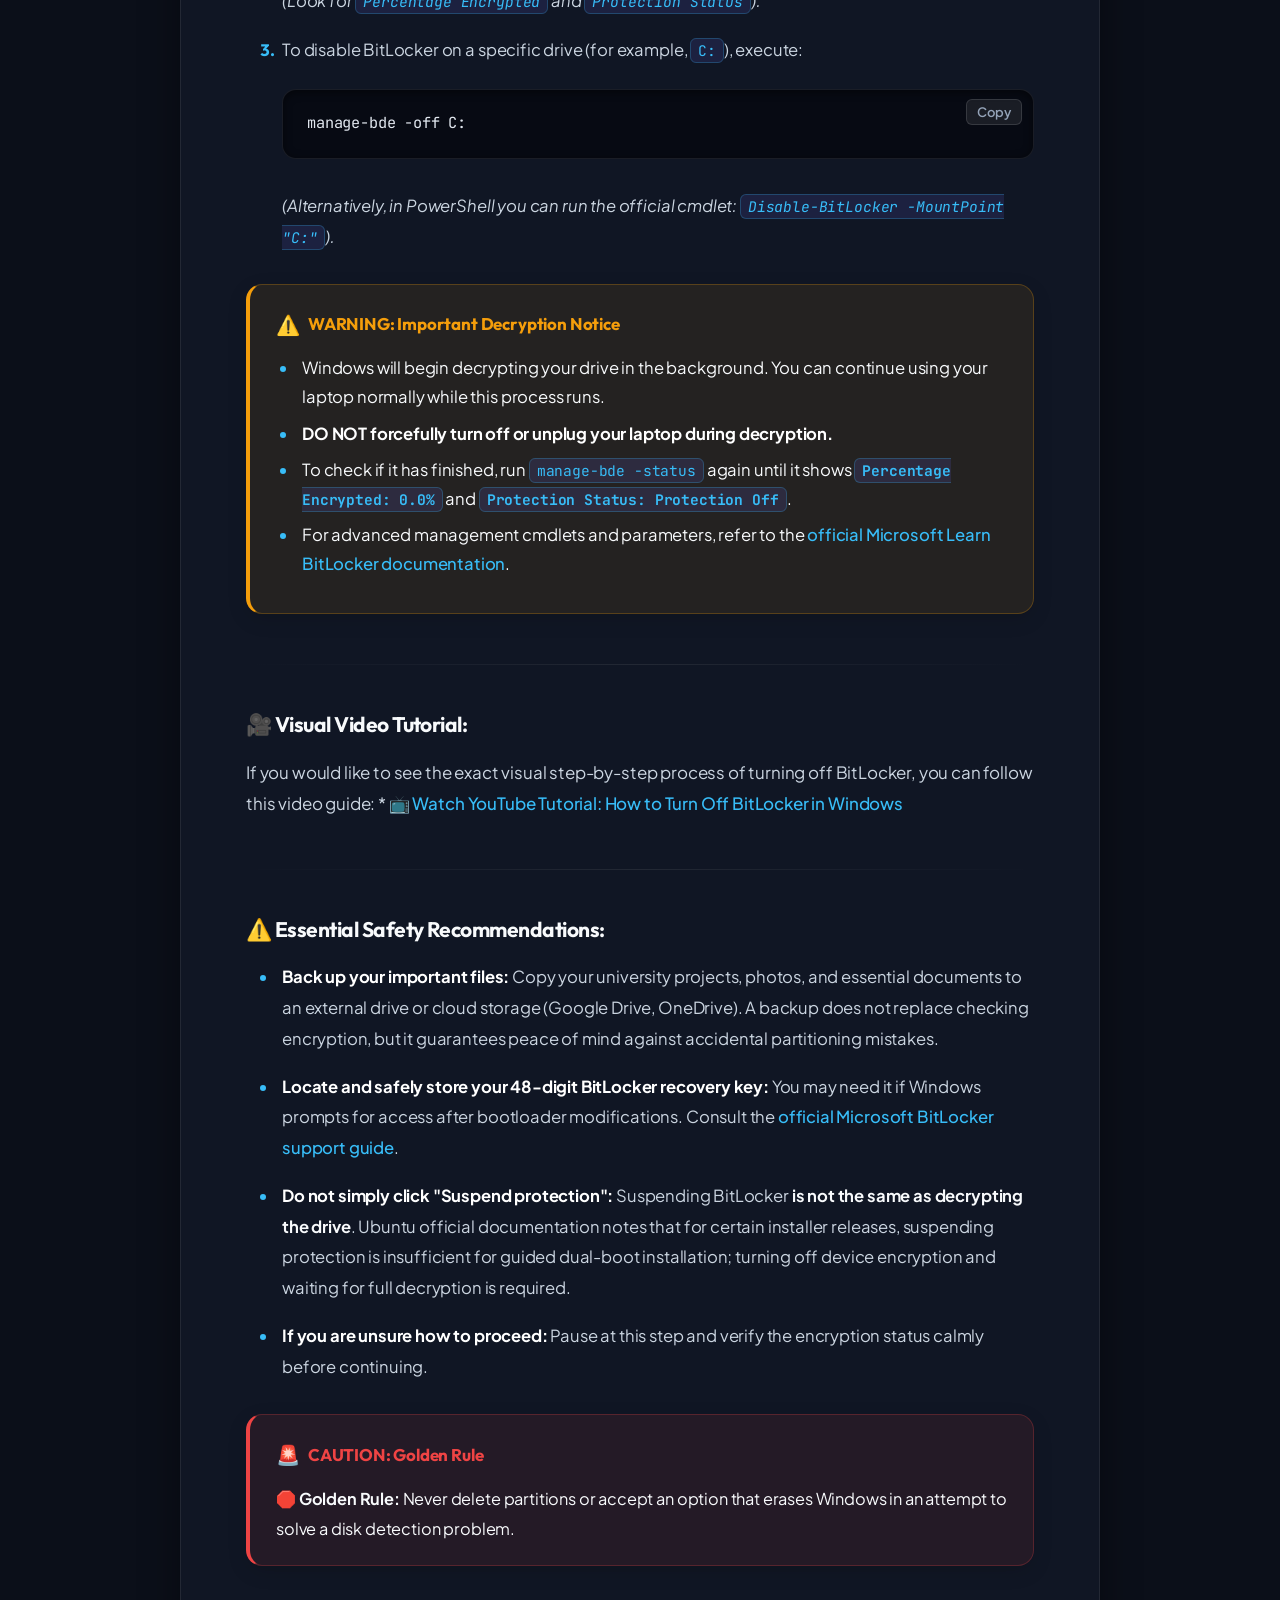
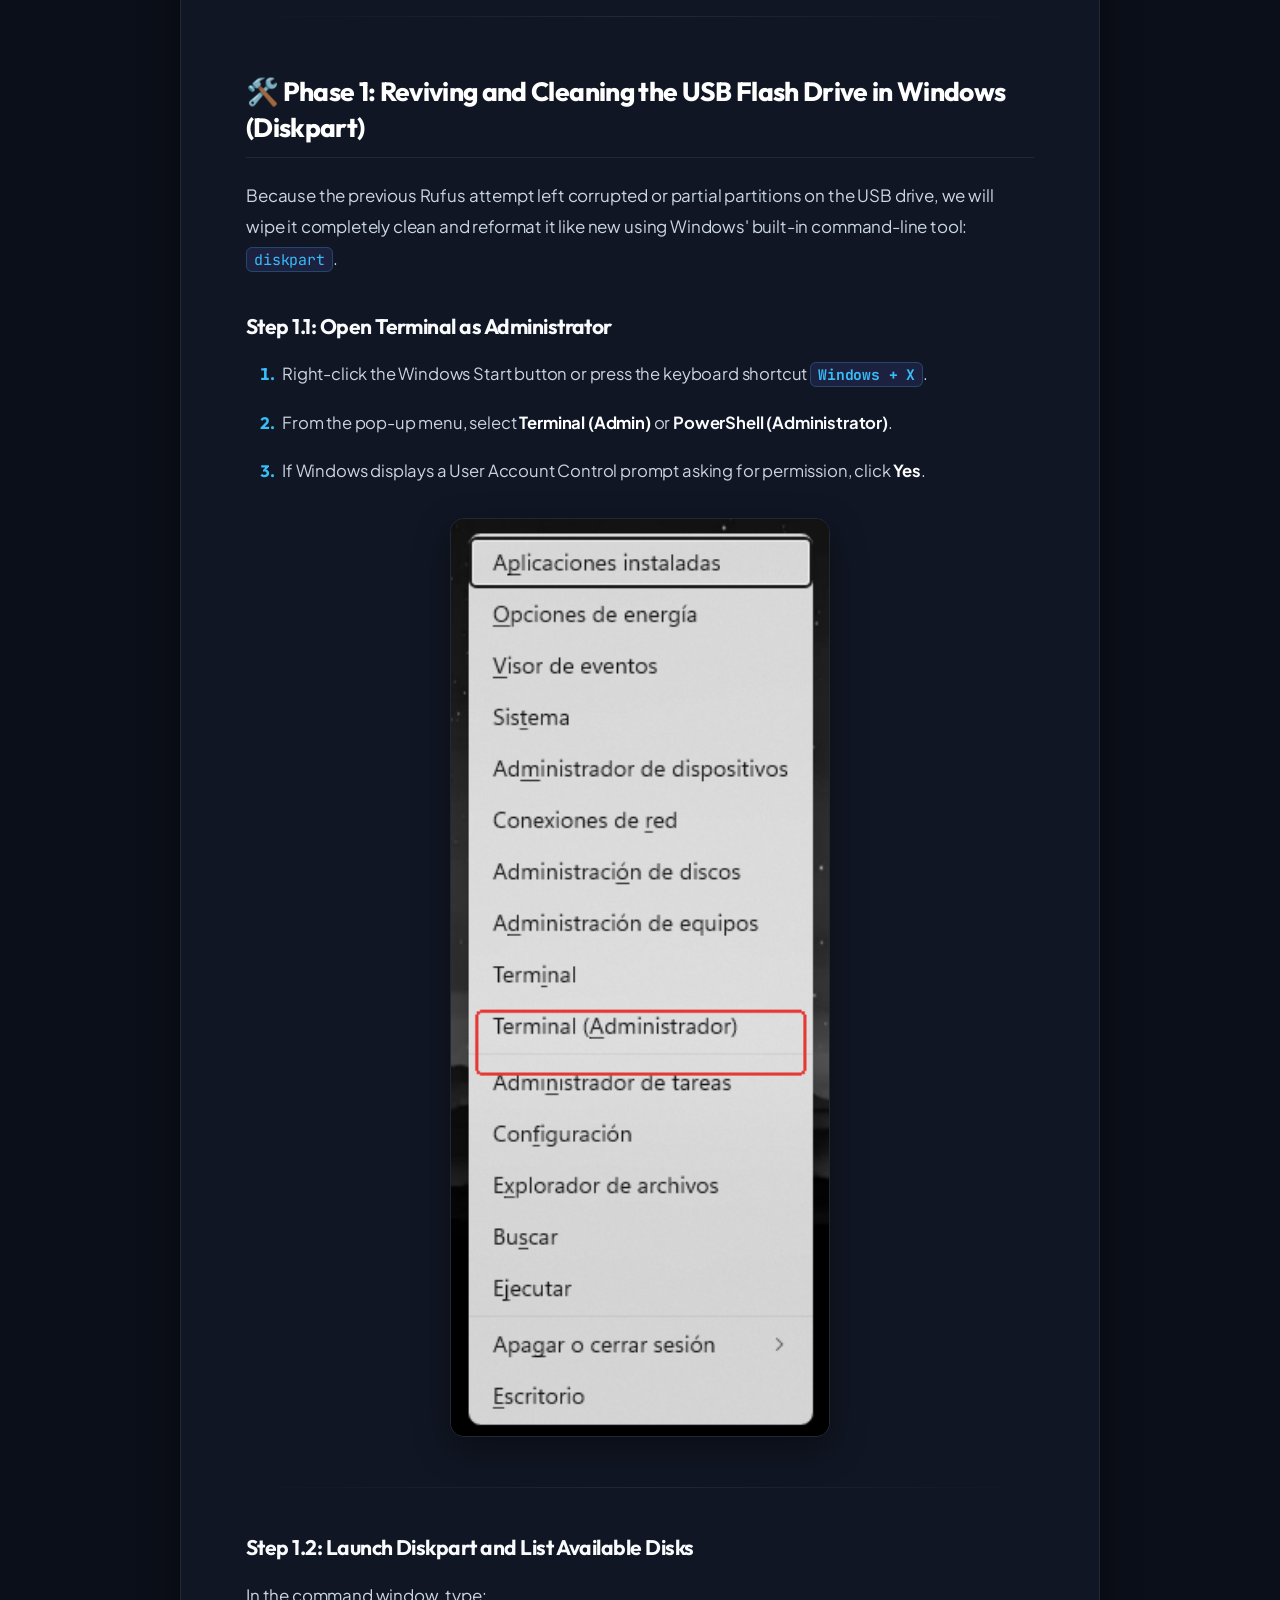
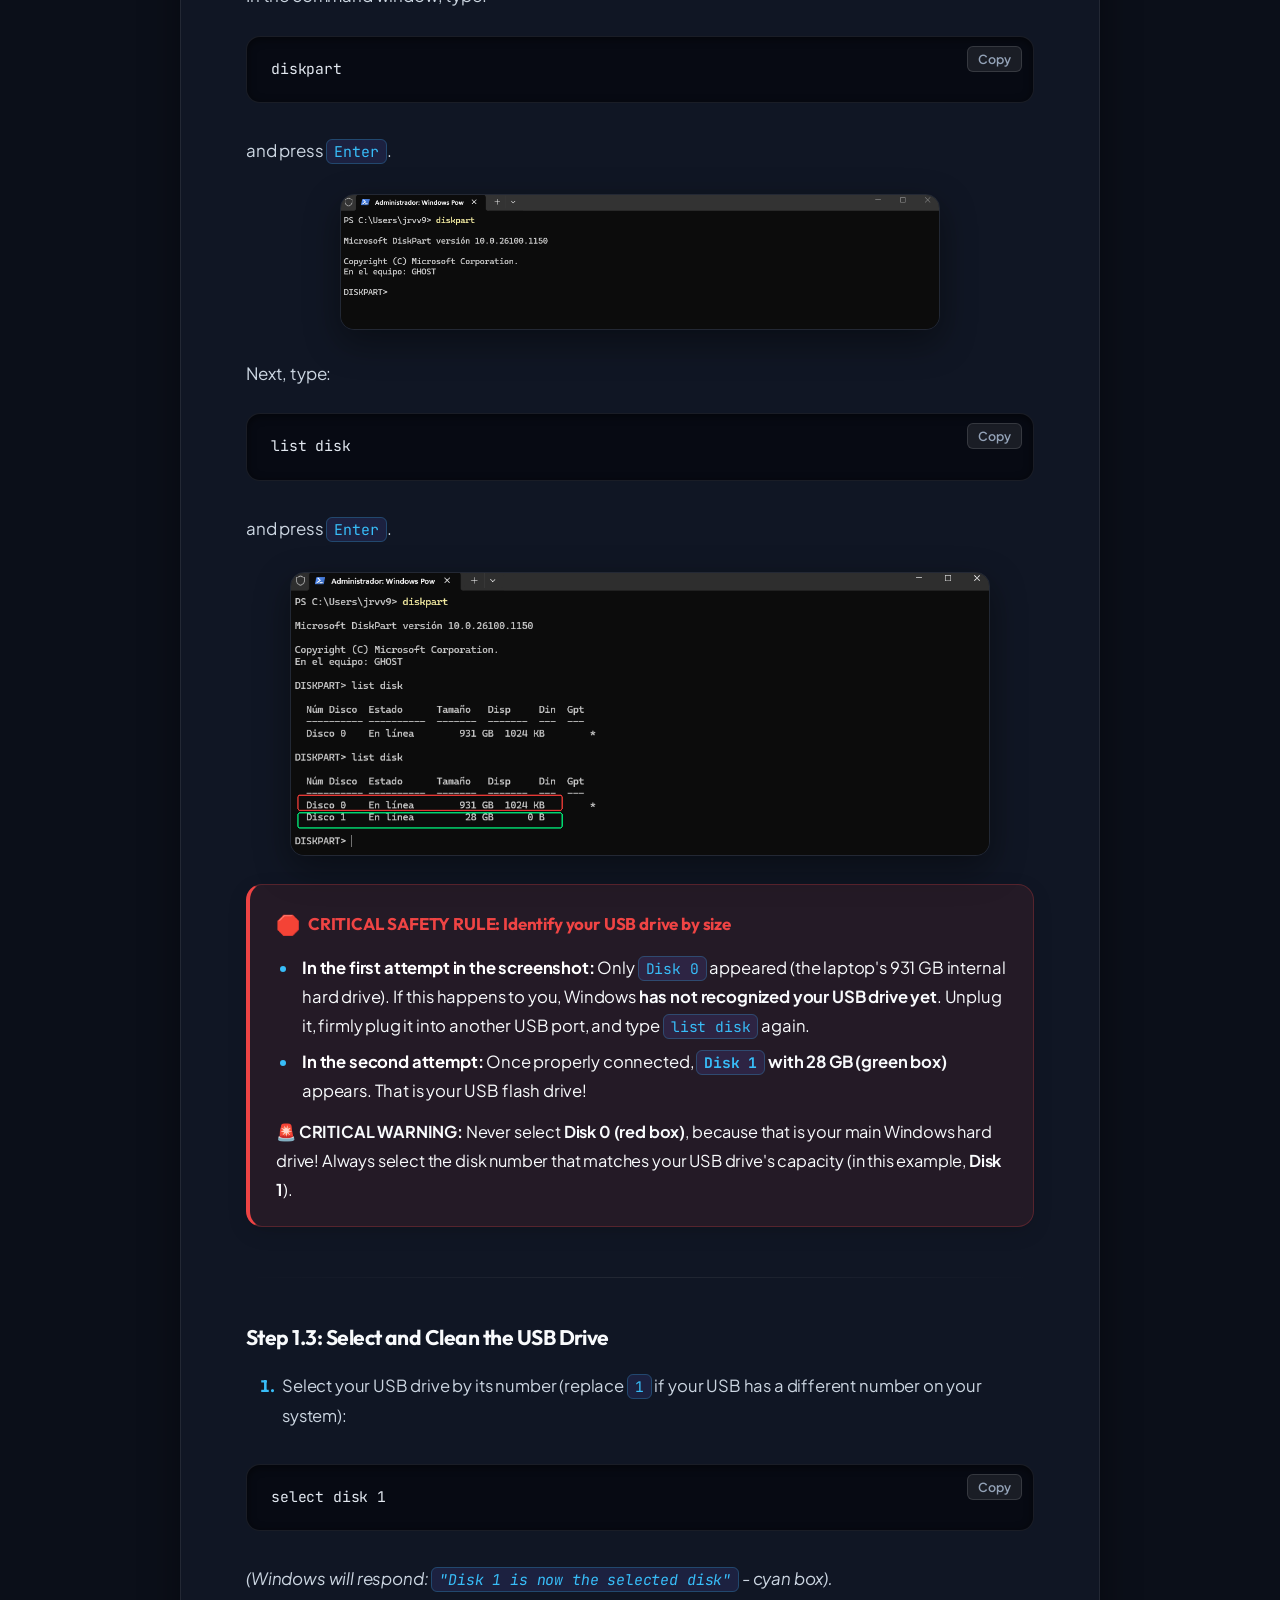
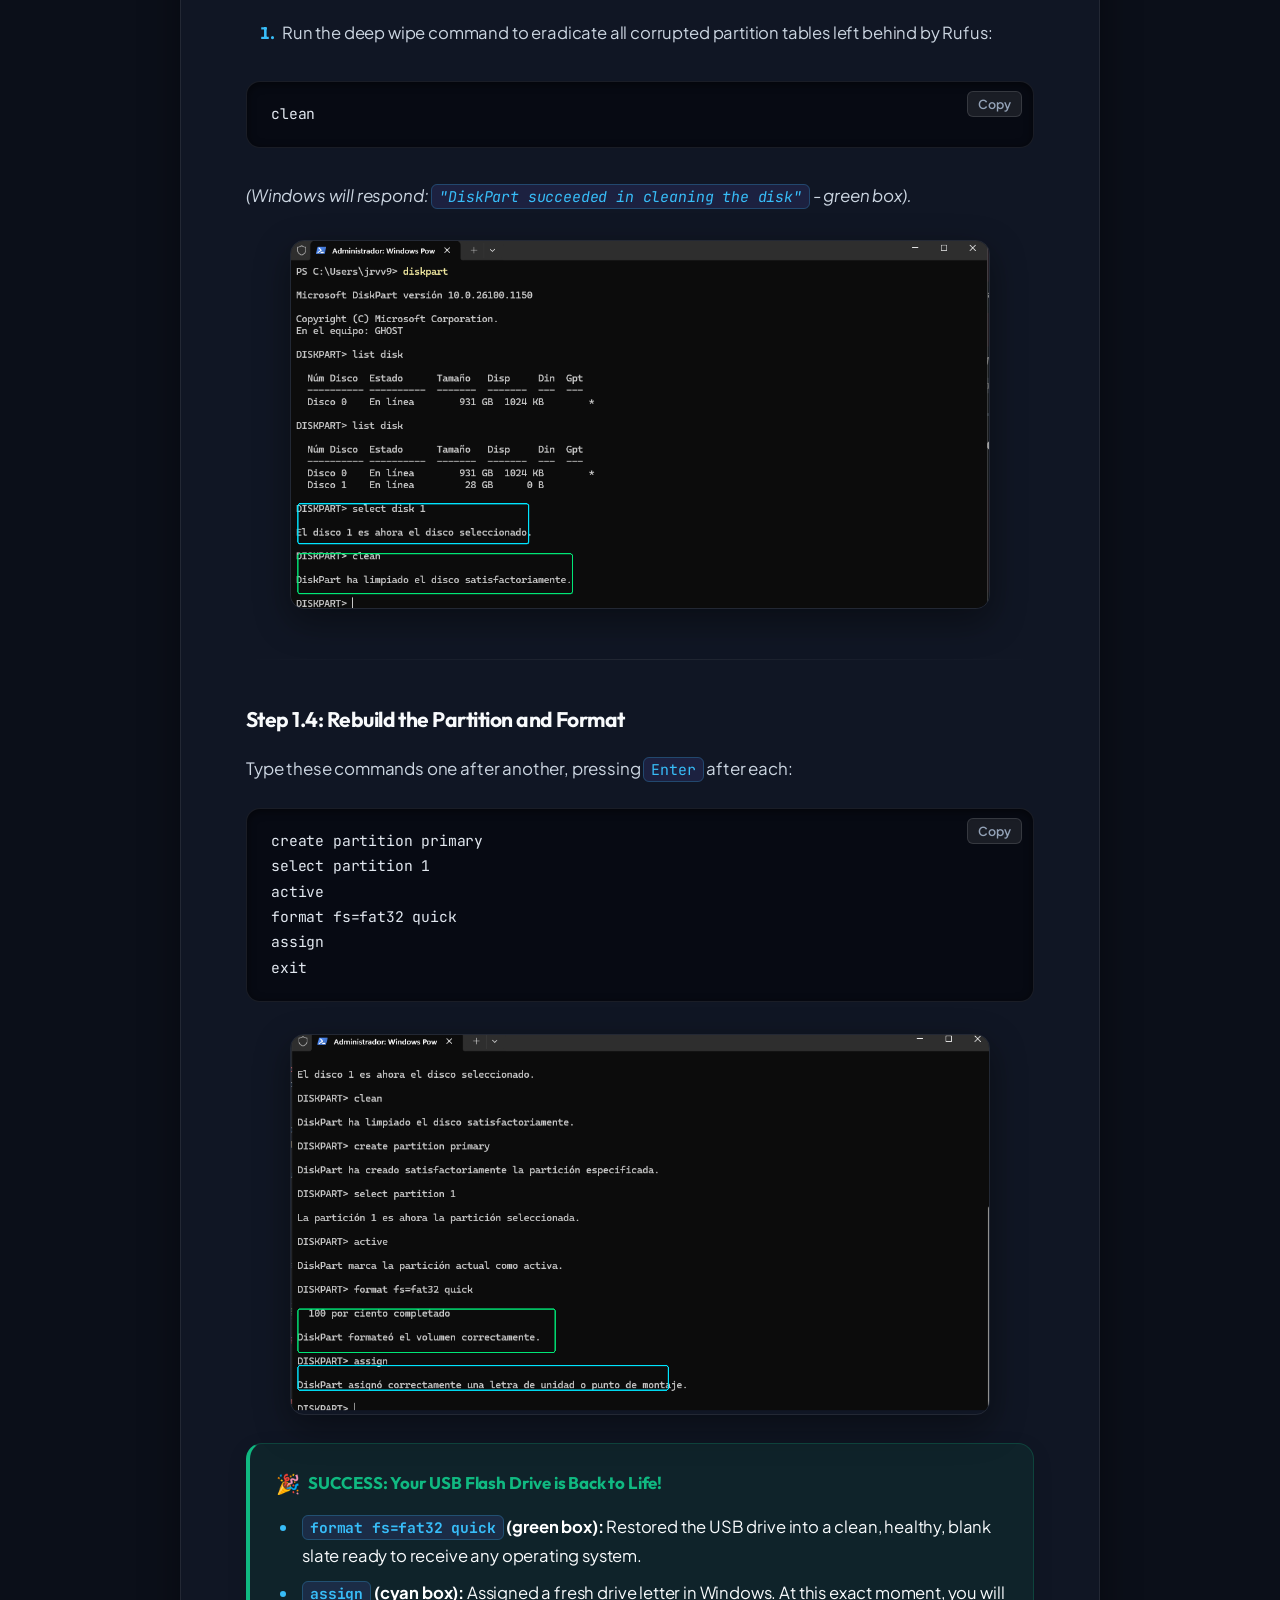
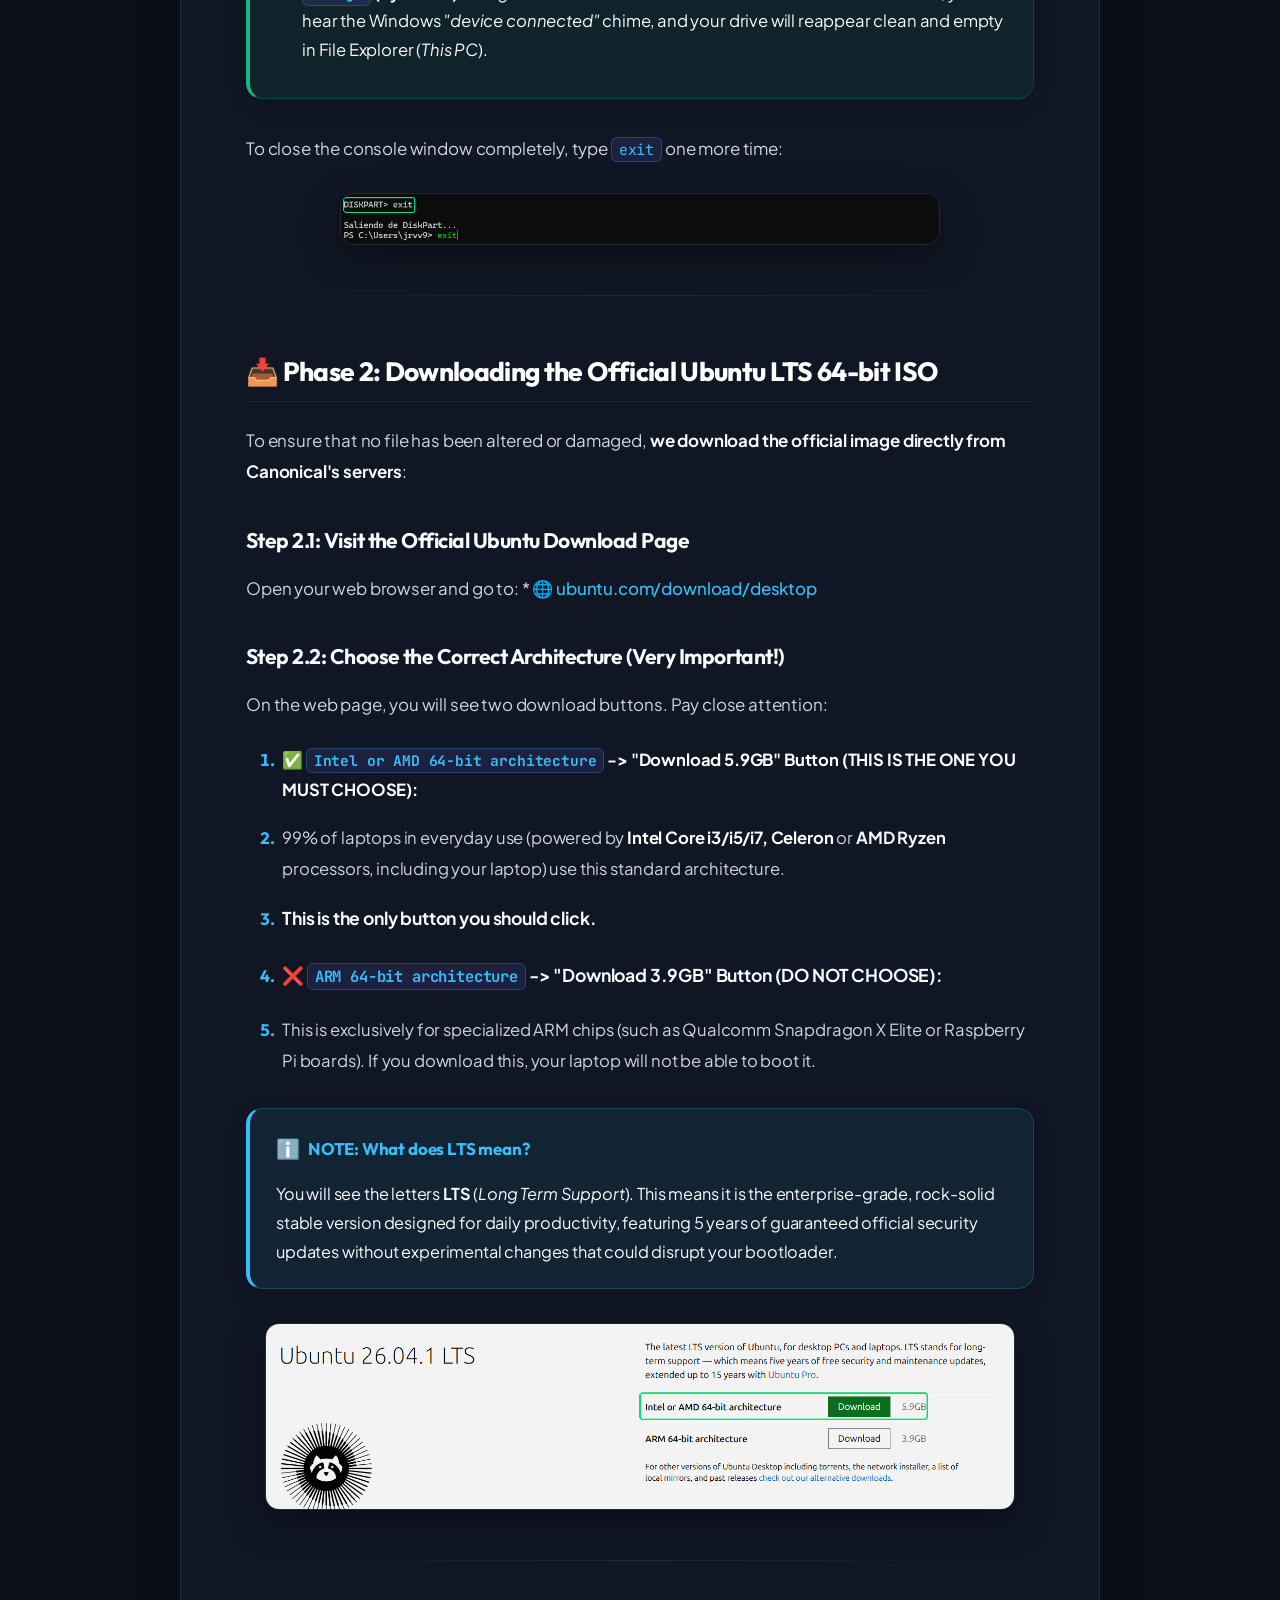
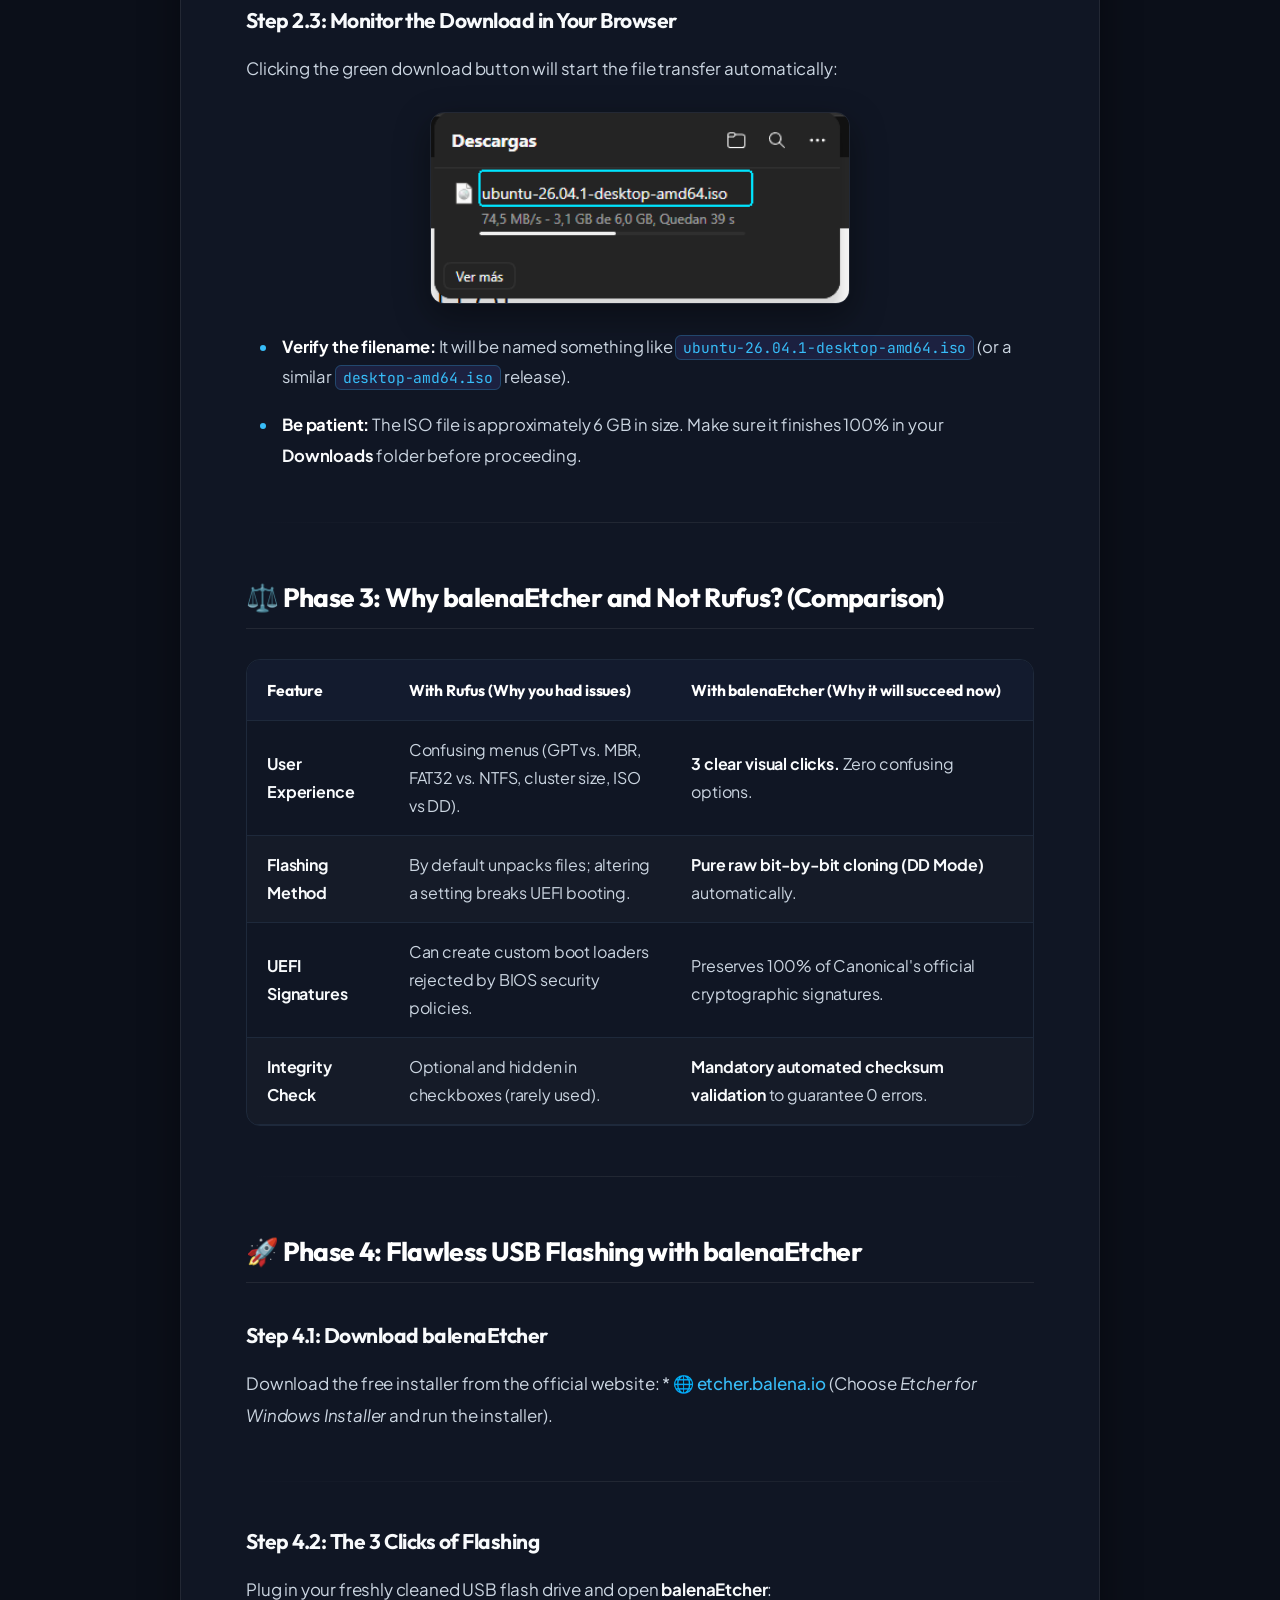
==== commit 6d9ab0fc: "fix(ui): eliminate box overflow, stabilize top links, and refine UI/UX Pro Max layout" ====
--- a/index.html
+++ b/index.html
@@ -28,12 +28,21 @@
         <div id="progress-bar"></div>
         <header class="navbar">
           <a href="index.html" class="nav-brand">
-            🐧 <span>Ubuntu Dual Boot</span> <span class="brand-badge">24.04 LTS</span>
+            <span class="nav-logo">🐧</span>
+            <span class="nav-title">Ubuntu Dual Boot</span>
+            <span class="brand-badge">24.04 LTS</span>
           </a>
           <div class="nav-actions">
-            <a href="ubuntu_dualboot_guide.pdf" download class="btn btn-pdf" title="Download PDF Guide (21 MB)">📥 PDF<span class="pdf-size"> (21 MB)</span></a>
+            <a href="ubuntu_dualboot_guide.pdf" download class="btn btn-pdf" title="Download PDF Guide (21 MB)">
+              <span class="btn-icon">📥</span>
+              <span class="btn-label">PDF</span>
+              <span class="pdf-size"> (21 MB)</span>
+            </a>
             <button id="theme-toggle-btn" class="btn btn-theme" onclick="toggleTheme()" title="Toggle Dark/Light Mode">☀️</button>
-            <a href="https://github.com/MiniLux0/ubuntu-dualboot-guide" target="_blank" class="btn btn-outline" title="GitHub Repository">⭐ <span class="git-text">GitHub</span></a>
+            <a href="https://github.com/MiniLux0/ubuntu-dualboot-guide" target="_blank" rel="noopener" class="btn btn-outline" title="GitHub Repository">
+              <span class="btn-icon">⭐</span>
+              <span class="git-text">GitHub</span>
+            </a>
           </div>
         </header>
         
@@ -54,59 +63,68 @@
 </ul>
 <hr />
 <h2 id="step-0-mandatory-precaution-dont-forget-to-back-up-your-files">🛑 Step 0 Mandatory Precaution: Don't Forget to Back Up Your Files!</h2>
-<blockquote>
-<p>🚨 <strong>CAUTION:</strong></p>
-<h3 id="the-1-golden-rule-of-computing">📁 The #1 Golden Rule of Computing:</h3>
-<p>While this Dual Boot process is completely safe and specifically configured to preserve your Windows installation untouched, <strong>the golden rule whenever modifying disk partitions is to create a backup copy of your important files</strong>:</p>
-<ul>
-<li><strong>What to back up:</strong> Your university homework, thesis/research papers, family photos, videos, and any irreplaceable files.</li>
-<li><strong>Where to save them:</strong> Upload them to cloud storage (<strong>Google Drive, OneDrive, or Dropbox</strong>) or copy them to an external hard drive / USB flash drive (different from the installer USB).</li>
-</ul>
-<p><em>Taking 5 minutes to back up your personal files will give you 100% peace of mind throughout the entire installation.</em></p>
-</blockquote>
+<div class="callout callout-caution">
+  <div class="callout-header">
+    <span class="callout-icon">🚨</span>
+    <span class="callout-title">CAUTION: The #1 Golden Rule of Computing</span>
+  </div>
+  <p>While this Dual Boot process is completely safe and specifically configured to preserve your Windows installation untouched, <strong>the golden rule whenever modifying disk partitions is to create a backup copy of your important files</strong>:</p>
+  <ul>
+    <li><strong>What to back up:</strong> Your university homework, thesis/research papers, family photos, videos, and any irreplaceable files.</li>
+    <li><strong>Where to save them:</strong> Upload them to cloud storage (<strong>Google Drive, OneDrive, or Dropbox</strong>) or copy them to an external hard drive / USB flash drive (different from the installer USB).</li>
+  </ul>
+  <p><em>Taking 5 minutes to back up your personal files will give you 100% peace of mind throughout the entire installation.</em></p>
+</div>
 <hr />
 <h2 id="important-note-about-the-photos-in-this-guide-read-this-first">📌 Important Note About the Photos in this Guide: Read this first!</h2>
-<blockquote>
-<p>ℹ️ <strong>NOTE:</strong></p>
-<h3 id="laptop-and-screen-differences-between-ours">💡 Laptop and Screen Differences Between Ours:</h3>
-<p>To document every single second of the process with 100% authentic, real-world screenshots and guide you safely, <strong>I carried out the entire test installation on my personal laptop (a Lenovo where I already have Kali Linux)</strong>.</p>
-<p>Meanwhile, <strong>you will be doing the installation on your Huawei laptop (where you have Windows)</strong>.</p>
-<p>For that reason:
-1. In my photos, you will see the <strong>Lenovo</strong> logo or options mentioning <em>"Kali Linux"</em>.
-2. On your screen, you will see the <strong>Huawei</strong> logo and the official option you must select:<br />
-   👉 <strong><code>Install Ubuntu alongside Windows Boot Manager</code></strong>.
-3. In the BIOS section, I included the exact setup for your <strong>Huawei</strong> (featuring the blue <em>InsydeH2O</em> interface) as well as the photos of how I configured it on my Lenovo.</p>
-<p>In every critical step, I added special callout boxes highlighting what you will see in Windows so you know with absolute certainty which button to click without any fear. Everything else is identical!</p>
-</blockquote>
+<div class="callout callout-note">
+  <div class="callout-header">
+    <span class="callout-icon">ℹ️</span>
+    <span class="callout-title">NOTE: Laptop and Screen Differences Between Ours</span>
+  </div>
+  <p>To document every single second of the process with 100% authentic, real-world screenshots and guide you safely, <strong>I carried out the entire test installation on my personal laptop (a Lenovo where I already have Kali Linux)</strong>.</p>
+  <p>Meanwhile, <strong>you will be doing the installation on your Huawei laptop (where you have Windows)</strong>.</p>
+  <p>For that reason:</p>
+  <ol>
+    <li>In my photos, you will see the <strong>Lenovo</strong> logo or options mentioning <em>"Kali Linux"</em>.</li>
+    <li>On your screen, you will see the <strong>Huawei</strong> logo and the official option you must select:<br />
+       👉 <strong><code>Install Ubuntu alongside Windows Boot Manager</code></strong>.</li>
+    <li>In the BIOS section, I included the exact setup for your <strong>Huawei</strong> (featuring the blue <em>InsydeH2O</em> interface) as well as the photos of how I configured it on my Lenovo.</li>
+  </ol>
+  <p>In every critical step, I added special callout boxes highlighting what you will see in Windows so you know with absolute certainty which button to click without any fear. Everything else is identical!</p>
+</div>
 <hr />
 <h2 id="table-of-contents">📑 Table of Contents</h2>
-<ol>
-<li><a href="#-what-exactly-are-we-doing-its-called-dual-boot-dualboot">What Exactly Are We Doing? It's Called DUAL BOOT (Dualboot)</a></li>
-<li><a href="#-step-0-mandatory-precaution-dont-forget-to-back-up-your-files">Step 0 Mandatory Precaution: Don't Forget to Back Up Your Files!</a></li>
-<li><a href="#-important-note-about-the-photos-in-this-guide-read-this-first">Important Note About the Photos in this Guide</a></li>
-<li><a href="#-1-what-went-wrong-with-rufus-and-why-balenaetcher-is-the-fix">What Went Wrong with Rufus and Why balenaEtcher Is the Fix</a></li>
-<li><a href="#-pre-requisite-check-checking--disabling-bitlocker-or-device-encryption">Pre-Requisite Check: Checking &amp; Disabling BitLocker or Device Encryption</a></li>
-<li><a href="#-phase-1-reviving-and-cleaning-the-usb-flash-drive-in-windows-diskpart">Phase 1: Reviving and Cleaning the USB Flash Drive in Windows (Diskpart)</a></li>
-<li><a href="#-phase-2-downloading-the-official-ubuntu-lts-64-bit-iso">Phase 2: Downloading the Official Ubuntu LTS 64-bit ISO</a></li>
-<li><a href="#-phase-3-why-balenaetcher-and-not-rufus-comparison">Phase 3: Why balenaEtcher and Not Rufus? (Comparison)</a></li>
-<li><a href="#-phase-4-flawless-usb-flashing-with-balenaetcher">Phase 4: Flawless USB Flashing with balenaEtcher</a></li>
-<li><a href="#-phase-5-bios-configuration--resolving-secure-boot">Phase 5: BIOS Configuration &amp; Resolving "Secure Boot"</a><ul>
-<li><a href="#-case-a-insydeh2o-bios-insydeh2o-setup-utility--youtube-reference-example-for-huawei-matebook">Case A: InsydeH2O BIOS (YouTube Reference — Huawei MateBook)</a></li>
-<li><a href="#-case-b-lenovo-bios-lenovo-setup-utility--real-photos-from-my-laptop">Case B: Lenovo BIOS Setup Utility (Real Photos from my Laptop)</a></li>
-</ul>
-</li>
-<li><a href="#-phase-6-booting-from-usb-f12-boot-menu-and-gnu-grub">Phase 6: Booting from USB (F12 Boot Menu and GNU GRUB)</a></li>
-<li><a href="#-phase-7-the-ubuntu-graphical-installation-wizard-step-by-step">Phase 7: The Ubuntu Graphical Installation Wizard (Step by Step)</a></li>
-<li><a href="#-phase-8-the-most-critical-step-dual-boot-alongside-windows">Phase 8: The Most Critical Step! Dual Boot Alongside Windows</a></li>
-<li><a href="#-phase-9-disk-space-allocation-the-slider">Phase 9: Disk Space Allocation (The Slider)</a></li>
-<li><a href="#-phase-10-security-and-encryption-options">Phase 10: Security and Encryption Options</a></li>
-<li><a href="#-phase-11-creating-your-user-account">Phase 11: Creating Your User Account</a></li>
-<li><a href="#-phase-12-timezone--reviewing-the-final-summary">Phase 12: Timezone &amp; Reviewing the Final Summary</a></li>
-<li><a href="#-phase-13-file-copy-progress--safe-reboot">Phase 13: File Copy Progress &amp; Safe Reboot</a></li>
-<li><a href="#-phase-14-your-new-dual-boot-choosing-between-ubuntu-or-windows">Phase 14: Your New Dual Boot: Choosing Between Ubuntu or Windows</a></li>
-<li><a href="#-phase-15-first-steps--system-update-in-ubuntu">Phase 15: First Steps &amp; System Update in Ubuntu</a></li>
-<li><a href="#-final-verification-checklist-certificate-of-success">Final Verification Checklist (Certificate of Success)</a></li>
-</ol>
+<nav class="toc-container" aria-label="Table of contents">
+  <ol class="toc-list">
+    <li><a href="#what-exactly-are-we-doing-its-called-dual-boot-dualboot">What Exactly Are We Doing? It's Called DUAL BOOT (Dualboot)</a></li>
+    <li><a href="#step-0-mandatory-precaution-dont-forget-to-back-up-your-files">Step 0 Mandatory Precaution: Don't Forget to Back Up Your Files!</a></li>
+    <li><a href="#important-note-about-the-photos-in-this-guide-read-this-first">Important Note About the Photos in this Guide</a></li>
+    <li><a href="#1-what-went-wrong-with-rufus-and-why-balenaetcher-is-the-fix">What Went Wrong with Rufus and Why balenaEtcher Is the Fix</a></li>
+    <li><a href="#pre-requisite-check-checking-disabling-bitlocker-or-device-encryption">Pre-Requisite Check: Checking &amp; Disabling BitLocker or Device Encryption</a></li>
+    <li><a href="#phase-1-reviving-and-cleaning-the-usb-flash-drive-in-windows-diskpart">Phase 1: Reviving and Cleaning the USB Flash Drive in Windows (Diskpart)</a></li>
+    <li><a href="#phase-2-downloading-the-official-ubuntu-lts-64-bit-iso">Phase 2: Downloading the Official Ubuntu LTS 64-bit ISO</a></li>
+    <li><a href="#phase-3-why-balenaetcher-and-not-rufus-comparison">Phase 3: Why balenaEtcher and Not Rufus? (Comparison)</a></li>
+    <li><a href="#phase-4-flawless-usb-flashing-with-balenaetcher">Phase 4: Flawless USB Flashing with balenaEtcher</a></li>
+    <li><a href="#phase-5-bios-configuration-resolving-secure-boot">Phase 5: BIOS Configuration &amp; Resolving "Secure Boot"</a>
+      <ul>
+        <li><a href="#case-a-insydeh2o-bios-insydeh2o-setup-utility-youtube-reference-example-for-huawei-matebook">Case A: InsydeH2O BIOS (Huawei MateBook)</a></li>
+        <li><a href="#case-b-lenovo-bios-lenovo-setup-utility-real-photos-from-my-laptop">Case B: Lenovo BIOS Setup Utility (Real Photos)</a></li>
+      </ul>
+    </li>
+    <li><a href="#phase-6-booting-from-usb-f12-boot-menu-and-gnu-grub">Phase 6: Booting from USB (F12 Boot Menu and GNU GRUB)</a></li>
+    <li><a href="#phase-7-the-ubuntu-graphical-installation-wizard-step-by-step">Phase 7: The Ubuntu Graphical Installation Wizard (Step by Step)</a></li>
+    <li><a href="#phase-8-the-most-critical-step-dual-boot-alongside-windows">Phase 8: The Most Critical Step! Dual Boot Alongside Windows</a></li>
+    <li><a href="#phase-9-disk-space-allocation-the-slider">Phase 9: Disk Space Allocation (The Slider)</a></li>
+    <li><a href="#phase-10-security-and-encryption-options">Phase 10: Security and Encryption Options</a></li>
+    <li><a href="#phase-11-creating-your-user-account">Phase 11: Creating Your User Account</a></li>
+    <li><a href="#phase-12-timezone-reviewing-the-final-summary">Phase 12: Timezone &amp; Reviewing the Final Summary</a></li>
+    <li><a href="#phase-13-file-copy-progress-safe-reboot">Phase 13: File Copy Progress &amp; Safe Reboot</a></li>
+    <li><a href="#phase-14-your-new-dual-boot-choosing-between-ubuntu-or-windows">Phase 14: Your New Dual Boot: Choosing Between Ubuntu or Windows</a></li>
+    <li><a href="#phase-15-first-steps-system-update-in-ubuntu">Phase 15: First Steps &amp; System Update in Ubuntu</a></li>
+    <li><a href="#final-verification-checklist-certificate-of-success">Final Verification Checklist (Certificate of Success)</a></li>
+  </ol>
+</nav>
 <hr />
 <h2 id="1-what-went-wrong-with-rufus-and-why-balenaetcher-is-the-fix">🧠 1. What Went Wrong with Rufus and Why balenaEtcher Is the Fix</h2>
 <p>When you tried creating the bootable installer with <strong>Rufus</strong> on your Windows laptop, several technical factors triggered a chain reaction that caused the installation to fail or caused your laptop to "bounce" straight back into Windows:</p>
@@ -118,14 +136,16 @@
 </ol>
 <hr />
 <h2 id="pre-requisite-check-checking-disabling-bitlocker-or-device-encryption">🛡️ Pre-Requisite Check: Checking &amp; Disabling BitLocker or Device Encryption</h2>
-<blockquote>
-<p>📌 <strong>IMPORTANT:</strong></p>
-<h3 id="why-this-check-is-critical-for-your-laptop-and-not-for-mine">🔍 Why this check is critical for your laptop and not for mine:</h3>
-<ul>
-<li><strong>On your Windows laptop (Windows + Ubuntu):</strong> Checking drive encryption is a vital precaution before altering disk partitions. On many modern laptops running Windows 11 (such as Huawei, HP, Dell, Asus, or Lenovo models), <strong>BitLocker</strong> or <strong>Device Encryption</strong> comes enabled by default from the factory.</li>
-<li><strong>On my Lenovo laptop (Kali Linux + Ubuntu):</strong> BitLocker does not apply because there is no encrypted Windows partition present.</li>
-</ul>
-</blockquote>
+<div class="callout callout-warning">
+  <div class="callout-header">
+    <span class="callout-icon">📌</span>
+    <span class="callout-title">IMPORTANT: Why this check is critical for your laptop and not for mine</span>
+  </div>
+  <ul>
+    <li><strong>On your Windows laptop (Windows + Ubuntu):</strong> Checking drive encryption is a vital precaution before altering disk partitions. On many modern laptops running Windows 11 (such as Huawei, HP, Dell, Asus, or Lenovo models), <strong>BitLocker</strong> or <strong>Device Encryption</strong> comes enabled by default from the factory.</li>
+    <li><strong>On my Lenovo laptop (Kali Linux + Ubuntu):</strong> BitLocker does not apply because there is no encrypted Windows partition present.</li>
+  </ul>
+</div>
 <p>Before installing Ubuntu alongside Windows, it is essential to check whether your Windows system drive is encrypted and turn it off so Ubuntu can safely resize your partition.</p>
 <h3 id="why-does-this-matter">❓ Why does this matter?</h3>
 <p>The Ubuntu installer cannot resize or write into an encrypted Windows NTFS partition. If BitLocker remains on, the installer will either fail to detect Windows (preventing the <em>"Install Ubuntu alongside Windows Boot Manager"</em> option from showing up) or refuse to shrink the drive.</p>
@@ -155,24 +175,24 @@
 <ol>
 <li>Right-click the Windows Start button (<code>Win + X</code>) and choose <strong>Terminal (Admin)</strong> or <strong>Command Prompt (Administrator)</strong> / <strong>PowerShell (Administrator)</strong>.</li>
 <li>Check your current encryption status by typing:
-   <code>cmd
-   manage-bde -status</code>
-   <em>(Look for <code>Percentage Encrypted</code> and <code>Protection Status</code>).</em></li>
+<pre><code class="language-cmd">manage-bde -status</code></pre>
+<em>(Look for <code>Percentage Encrypted</code> and <code>Protection Status</code>).</em></li>
 <li>To disable BitLocker on a specific drive (for example, <code>C:</code>), execute:
-   <code>cmd
-   manage-bde -off C:</code>
-   <em>(Alternatively, in PowerShell you can run the official cmdlet:</em> <code>Disable-BitLocker -MountPoint "C:"</code><em>).</em></li>
-</ol>
-<blockquote>
-<p>⚠️ <strong>WARNING:</strong></p>
-<h3 id="important-decryption-notice">⏳ Important Decryption Notice:</h3>
-<ul>
-<li>Windows will begin decrypting your drive in the background. You can continue using your laptop normally while this process runs.</li>
-<li><strong>DO NOT forcefully turn off or unplug your laptop during decryption.</strong></li>
-<li>To check if it has finished, run <code>manage-bde -status</code> again until it shows <strong><code>Percentage Encrypted: 0.0%</code></strong> and <strong><code>Protection Status: Protection Off</code></strong>.</li>
-<li>For advanced management cmdlets and parameters, refer to the <a href="https://learn.microsoft.com/en-us/windows/security/operating-system-security/data-protection/bitlocker/">official Microsoft Learn BitLocker documentation</a>.</li>
-</ul>
-</blockquote>
+<pre><code class="language-cmd">manage-bde -off C:</code></pre>
+<em>(Alternatively, in PowerShell you can run the official cmdlet: <code>Disable-BitLocker -MountPoint "C:"</code>).</em></li>
+</ol>
+<div class="callout callout-warning">
+  <div class="callout-header">
+    <span class="callout-icon">⚠️</span>
+    <span class="callout-title">WARNING: Important Decryption Notice</span>
+  </div>
+  <ul>
+    <li>Windows will begin decrypting your drive in the background. You can continue using your laptop normally while this process runs.</li>
+    <li><strong>DO NOT forcefully turn off or unplug your laptop during decryption.</strong></li>
+    <li>To check if it has finished, run <code>manage-bde -status</code> again until it shows <strong><code>Percentage Encrypted: 0.0%</code></strong> and <strong><code>Protection Status: Protection Off</code></strong>.</li>
+    <li>For advanced management cmdlets and parameters, refer to the <a href="https://learn.microsoft.com/en-us/windows/security/operating-system-security/data-protection/bitlocker/" target="_blank" rel="noopener">official Microsoft Learn BitLocker documentation</a>.</li>
+  </ul>
+</div>
 <hr />
 <h3 id="visual-video-tutorial">🎥 Visual Video Tutorial:</h3>
 <p>If you would like to see the exact visual step-by-step process of turning off BitLocker, you can follow this video guide:
@@ -185,10 +205,13 @@
 <li><strong>Do not simply click "Suspend protection":</strong> Suspending BitLocker <strong>is not the same as decrypting the drive</strong>. Ubuntu official documentation notes that for certain installer releases, suspending protection is insufficient for guided dual-boot installation; turning off device encryption and waiting for full decryption is required.</li>
 <li><strong>If you are unsure how to proceed:</strong> Pause at this step and verify the encryption status calmly before continuing.</li>
 </ul>
-<blockquote>
-<p>🚨 <strong>CAUTION:</strong>
-<strong>🛑 Golden Rule:</strong> Never delete partitions or accept an option that erases Windows in an attempt to solve a disk detection problem.</p>
-</blockquote>
+<div class="callout callout-caution">
+  <div class="callout-header">
+    <span class="callout-icon">🚨</span>
+    <span class="callout-title">CAUTION: Golden Rule</span>
+  </div>
+  <p><strong>🛑 Golden Rule:</strong> Never delete partitions or accept an option that erases Windows in an attempt to solve a disk detection problem.</p>
+</div>
 <hr />
 <h2 id="phase-1-reviving-and-cleaning-the-usb-flash-drive-in-windows-diskpart">🛠️ Phase 1: Reviving and Cleaning the USB Flash Drive in Windows (Diskpart)</h2>
 <p>Because the previous Rufus attempt left corrupted or partial partitions on the USB drive, we will wipe it completely clean and reformat it like new using Windows' built-in command-line tool: <code>diskpart</code>.</p>
@@ -220,15 +243,17 @@
   <img src="./images/03_list_disk.png" alt="Output of list disk showing Disk 0 and Disk 1" width="700"/>
 </p>
 
-<blockquote>
-<p>📌 <strong>IMPORTANT:</strong></p>
-<h3 id="critical-safety-rule-identify-your-usb-drive-by-size">🛑 CRITICAL SAFETY RULE (Identify your USB drive by size):</h3>
-<ul>
-<li><strong>In the first attempt in the screenshot:</strong> Only <code>Disk 0</code> appeared (the laptop's 931 GB internal hard drive). If this happens to you, Windows <strong>has not recognized your USB drive yet</strong>. Unplug it, firmly plug it into another USB port, and type <code>list disk</code> again.</li>
-<li><strong>In the second attempt:</strong> Once properly connected, <strong><code>Disk 1</code> with 28 GB (green box)</strong> appears. That is your USB flash drive!</li>
-</ul>
-<p>🚨 <strong>CRITICAL WARNING:</strong> Never select <strong>Disk 0 (red box)</strong>, because that is your main Windows hard drive! Always select the disk number that matches your USB drive's capacity (in this example, <strong>Disk 1</strong>).</p>
-</blockquote>
+<div class="callout callout-caution">
+  <div class="callout-header">
+    <span class="callout-icon">🛑</span>
+    <span class="callout-title">CRITICAL SAFETY RULE: Identify your USB drive by size</span>
+  </div>
+  <ul>
+    <li><strong>In the first attempt in the screenshot:</strong> Only <code>Disk 0</code> appeared (the laptop's 931 GB internal hard drive). If this happens to you, Windows <strong>has not recognized your USB drive yet</strong>. Unplug it, firmly plug it into another USB port, and type <code>list disk</code> again.</li>
+    <li><strong>In the second attempt:</strong> Once properly connected, <strong><code>Disk 1</code> with 28 GB (green box)</strong> appears. That is your USB flash drive!</li>
+  </ul>
+  <p>🚨 <strong>CRITICAL WARNING:</strong> Never select <strong>Disk 0 (red box)</strong>, because that is your main Windows hard drive! Always select the disk number that matches your USB drive's capacity (in this example, <strong>Disk 1</strong>).</p>
+</div>
 <hr />
 <h3 id="step-13-select-and-clean-the-usb-drive">Step 1.3: Select and Clean the USB Drive</h3>
 <ol>
@@ -261,14 +286,16 @@
   <img src="./images/05_formatear_y_asignar.png" alt="Partitioning, formatting and assign completed" width="700"/>
 </p>
 
-<blockquote>
-<p>💡 <strong>TIP:</strong></p>
-<h3 id="your-usb-flash-drive-is-back-to-life">🎉 Your USB Flash Drive is Back to Life!</h3>
-<ul>
-<li><strong><code>format fs=fat32 quick</code> (green box):</strong> Restored the USB drive into a clean, healthy, blank slate ready to receive any operating system.</li>
-<li><strong><code>assign</code> (cyan box):</strong> Assigned a fresh drive letter in Windows. At this exact moment, you will hear the Windows <em>"device connected"</em> chime, and your drive will reappear clean and empty in File Explorer (<em>This PC</em>).</li>
-</ul>
-</blockquote>
+<div class="callout callout-success">
+  <div class="callout-header">
+    <span class="callout-icon">🎉</span>
+    <span class="callout-title">SUCCESS: Your USB Flash Drive is Back to Life!</span>
+  </div>
+  <ul>
+    <li><strong><code>format fs=fat32 quick</code> (green box):</strong> Restored the USB drive into a clean, healthy, blank slate ready to receive any operating system.</li>
+    <li><strong><code>assign</code> (cyan box):</strong> Assigned a fresh drive letter in Windows. At this exact moment, you will hear the Windows <em>"device connected"</em> chime, and your drive will reappear clean and empty in File Explorer (<em>This PC</em>).</li>
+  </ul>
+</div>
 <p>To close the console window completely, type <code>exit</code> one more time:</p>
 <p align="center">
   <img src="./images/06_salir_diskpart.png" alt="Exit DiskPart with exit command" width="600"/>
@@ -293,11 +320,13 @@
 </li>
 <li>This is exclusively for specialized ARM chips (such as Qualcomm Snapdragon X Elite or Raspberry Pi boards). If you download this, your laptop will not be able to boot it.</li>
 </ol>
-<blockquote>
-<p>ℹ️ <strong>NOTE:</strong>
-<strong>What does LTS mean?</strong><br />
-You will see the letters <strong>LTS</strong> (<em>Long Term Support</em>). This means it is the enterprise-grade, rock-solid stable version designed for daily productivity, featuring 5 years of guaranteed official security updates without experimental changes that could disrupt your bootloader.</p>
-</blockquote>
+<div class="callout callout-note">
+  <div class="callout-header">
+    <span class="callout-icon">ℹ️</span>
+    <span class="callout-title">NOTE: What does LTS mean?</span>
+  </div>
+  <p>You will see the letters <strong>LTS</strong> (<em>Long Term Support</em>). This means it is the enterprise-grade, rock-solid stable version designed for daily productivity, featuring 5 years of guaranteed official security updates without experimental changes that could disrupt your bootloader.</p>
+</div>
 <p align="center">
   <img src="./images/08_descarga_web_ubuntu.png" alt="Official Intel or AMD 64-bit 5.9GB download button" width="750"/>
 </p>
@@ -383,20 +412,22 @@
 <li>Within a few minutes, you will see the bright green notice: <strong>Flash Complete!</strong>. That's it! You can safely close balenaEtcher.</li>
 </ul>
 <hr />
-<blockquote>
-<p>⚠️ <strong>WARNING:</strong></p>
-<h3 id="red-alert-the-windows-trap-you-need-to-format-the-disk-before-you-can-use-it">🚨 RED ALERT! The Windows Trap: "You need to format the disk before you can use it"</h3>
-<p>As soon as balenaEtcher finishes flashing, Windows will detect Linux filesystem partitions that it natively cannot read. Instantly, Windows will pop up this dialog box:</p>
-<p><p align="center">
-  <img src="./images/12_alerta_formatear_windows.png" alt="Windows format disk warning dialog" width="450"/>
-</p></p>
-<ul>
-<li><strong>🛑 Why does it say "The disk is write-protected" if you try to format it?</strong><br />
-  This is actually a fantastic safeguard! balenaEtcher and Ubuntu intentionally lock the partition in read-only mode <strong>specifically to stop Windows from damaging the installer you just created</strong>.  </li>
-<li><strong>✅ What should you do?</strong><br />
-  Firmly click <strong><code>Cancel</code> (green box)</strong> or close the window by clicking the <code>X</code>. <strong>NEVER agree to format it</strong>, because doing so would wipe Ubuntu and force you to start all over again.</li>
-</ul>
-</blockquote>
+<div class="callout callout-warning">
+  <div class="callout-header">
+    <span class="callout-icon">⚠️</span>
+    <span class="callout-title">RED ALERT! The Windows Trap: "You need to format the disk before you can use it"</span>
+  </div>
+  <p>As soon as balenaEtcher finishes flashing, Windows will detect Linux filesystem partitions that it natively cannot read. Instantly, Windows will pop up this dialog box:</p>
+  <div class="callout-media">
+    <img src="./images/12_alerta_formatear_windows.png" alt="Windows format disk warning dialog" />
+  </div>
+  <ul>
+    <li><strong>🛑 Why does it say "The disk is write-protected" if you try to format it?</strong><br />
+      This is actually a fantastic safeguard! balenaEtcher and Ubuntu intentionally lock the partition in read-only mode <strong>specifically to stop Windows from damaging the installer you just created</strong>.</li>
+    <li><strong>✅ What should you do?</strong><br />
+      Firmly click <strong><code>Cancel</code> (green box)</strong> or close the window by clicking the <code>X</code>. <strong>NEVER agree to format it</strong>, because doing so would wipe Ubuntu and force you to start all over again.</li>
+  </ul>
+</div>
 <hr />
 <h3 id="why-do-two-drives-d-and-e-now-appear-in-this-pc">❓ Why do two drives (<code>D:</code> and <code>E:</code>) now appear in "This PC"?</h3>
 <p>If you open File Explorer, you will notice that your single physical USB stick is now displayed as two separate drive letters:</p>
@@ -457,11 +488,13 @@
 </table>
 <hr />
 <h3 id="case-a-insydeh2o-bios-insydeh2o-setup-utility-youtube-reference-example-for-huawei-matebook">💻 Case A: InsydeH2O BIOS (<code>InsydeH2O Setup Utility</code> — YouTube Reference Example for Huawei MateBook)</h3>
-<blockquote>
-<p>ℹ️ <strong>NOTE:</strong>
-<strong>🎬 About this screenshot:</strong><br />
-This visual reference was captured from a YouTube demonstration on a <strong>Huawei MateBook</strong>. Many modern Windows laptops (Huawei, Acer, certain HP models, etc.) use this exact <strong>InsydeH2O</strong> BIOS layout, characterized by a single blue screen with a vertical list. If your laptop's BIOS looks like this, follow these steps:</p>
-</blockquote>
+<div class="callout callout-note">
+  <div class="callout-header">
+    <span class="callout-icon">ℹ️</span>
+    <span class="callout-title">NOTE: About this screenshot</span>
+  </div>
+  <p>This visual reference was captured from a YouTube demonstration on a <strong>Huawei MateBook</strong>. Many modern Windows laptops (Huawei, Acer, certain HP models, etc.) use this exact <strong>InsydeH2O</strong> BIOS layout, characterized by a single blue screen with a vertical list. If your laptop's BIOS looks like this, follow these steps:</p>
+</div>
 <p align="center">
   <img src="./images/14_bios_huawei.png" alt="InsydeH2O BIOS screen taken from YouTube" width="750"/>
 </p>
@@ -510,15 +543,17 @@
   <img src="./images/18_bios_lenovo_guardar_f10.jpg" alt="Save confirmation with F10 on Lenovo" width="550"/>
 </p>
 
-<blockquote>
-<p>⚠️ <strong>WARNING:</strong></p>
-<h3 id="common-trap-when-saving-on-lenovo-avoid-pressing-f9">🚨 Common Trap When Saving on Lenovo: Avoid Pressing F9</h3>
-<p>If you accidentally press <strong><code>F9</code></strong> instead of <code>F10</code>, this prompt appears:</p>
-<p><p align="center">
-  <img src="./images/17_bios_lenovo_alerta_f9.jpg" alt="Setup Confirmation - Load default configuration now" width="550"/>
-</p></p>
-<p><code>F9</code> means <em>Load Default Settings</em>. If the red alert box appears (<em>"Load default configuration now?"</em>), <strong>DO NOT press <code>[YES]</code></strong>, because it will revert your changes and turn Secure Boot back on! Always select <strong><code>[NO]</code></strong> (green box), and then press <strong><code>F10</code></strong>.</p>
-</blockquote>
+<div class="callout callout-warning">
+  <div class="callout-header">
+    <span class="callout-icon">⚠️</span>
+    <span class="callout-title">WARNING: Common Trap When Saving on Lenovo: Avoid Pressing F9</span>
+  </div>
+  <p>If you accidentally press <strong><code>F9</code></strong> instead of <code>F10</code>, this prompt appears:</p>
+  <div class="callout-media">
+    <img src="./images/17_bios_lenovo_alerta_f9.jpg" alt="Setup Confirmation - Load default configuration now" />
+  </div>
+  <p><code>F9</code> means <em>Load Default Settings</em>. If the red alert box appears (<em>"Load default configuration now?"</em>), <strong>DO NOT press <code>[YES]</code></strong>, because it will revert your changes and turn Secure Boot back on! Always select <strong><code>[NO]</code></strong> (green box), and then press <strong><code>F10</code></strong>.</p>
+</div>
 <hr />
 <h2 id="phase-6-booting-from-usb-f12-boot-menu-and-gnu-grub">💻 Phase 6: Booting from USB (F12 Boot Menu and GNU GRUB)</h2>
 <ol>
@@ -560,11 +595,13 @@
 <li>Scroll down the list and select your preferred language (e.g., <strong><code>English</code></strong> or <strong><code>Español</code></strong> - <em>green box</em>).</li>
 <li>Click the <strong><code>Next</code></strong> button in the lower-right corner <em>(cyan box)</em>.</li>
 </ol>
-<blockquote>
-<p>💡 <strong>TIP:</strong>
-<strong>💡 Help Tip:</strong><br />
-You can choose <strong>English</strong> or <strong>Spanish</strong> according to what feels most comfortable for you to clearly read the partition and disk summaries.</p>
-</blockquote>
+<div class="callout callout-tip">
+  <div class="callout-header">
+    <span class="callout-icon">💡</span>
+    <span class="callout-title">TIP: Language Selection</span>
+  </div>
+  <p>You can choose <strong>English</strong> or <strong>Spanish</strong> according to what feels most comfortable for you to clearly read the partition and disk summaries.</p>
+</div>
 <hr />
 <h3 id="step-72-accessibility-options">Step 7.2: Accessibility Options</h3>
 <p>An introductory screen for accessibility settings (vision, hearing, zooming) will appear:</p>
@@ -642,12 +679,14 @@
 </ol>
 <hr />
 <h2 id="phase-8-the-most-critical-step-dual-boot-alongside-windows">🚨 Phase 8: The Most Critical Step! Dual Boot Alongside Windows</h2>
-<blockquote>
-<p>🚨 <strong>CAUTION:</strong></p>
-<h3 id="maximum-attention-the-most-important-screen-of-the-entire-installation">🛑 MAXIMUM ATTENTION: The most important screen of the entire installation</h3>
-<p>The installer asks: <strong><code>How do you want to install Ubuntu?</code></strong>.<br />
-Read this section carefully to understand exactly what you will see on your screen:</p>
-</blockquote>
+<div class="callout callout-caution">
+  <div class="callout-header">
+    <span class="callout-icon">🚨</span>
+    <span class="callout-title">MAXIMUM ATTENTION: The most important screen of the entire installation</span>
+  </div>
+  <p>The installer asks: <strong><code>How do you want to install Ubuntu?</code></strong>.<br />
+  Read this section carefully to understand exactly what you will see on your screen:</p>
+</div>
 <p align="center">
   <img src="./images/30_instalador_alongside_kali.jpg" alt="Installation alongside another OS screen" width="700"/>
 </p>
@@ -712,10 +751,11 @@
 <li><strong>Your name:</strong> Your real name (e.g., <code>钱奕彤</code>).</li>
 <li><strong>Your computer's name:</strong> The hostname your laptop uses on the network (e.g., <code>yitong-matebook</code> or <code>matebook-ubuntu</code>). Use lowercase letters and hyphens without spaces.</li>
 <li><strong>Pick a username:</strong> The technical username for your profile and home directory (<code>/home/username</code>). Use <strong>lowercase letters, no spaces or special characters</strong> (e.g., <code>yitong</code>).</li>
-<li><strong>Choose a password and Confirm your password:</strong>  <blockquote>
-<p>📌 <strong>IMPORTANT:</strong>
-This password will be your administrative master key (<strong><code>sudo</code></strong>). You will need it whenever you install applications or make system changes. Pick a password you will remember easily!</p>
-</blockquote>
+<li><strong>Choose a password and Confirm your password:</strong>
+  <div class="callout-inline callout-important">
+    <span class="callout-inline-icon">📌</span>
+    <span><strong>Important:</strong> This password will be your administrative master key (<strong><code>sudo</code></strong>). You will need it whenever you install applications or make system changes. Pick a password you will remember easily!</span>
+  </div>
 </li>
 <li><strong>Login behavior:</strong> Select <strong><code>Require my password to log in</code></strong> for privacy and security.</li>
 <li>Click <strong><code>Next</code></strong> (cyan box).</li>
@@ -744,19 +784,23 @@
   <img src="./images/34_instalador_copiando_archivos.jpg" alt="Installation progress bar copying files" width="650"/>
 </p>
 
-<blockquote>
-<p>⚠️ <strong>WARNING:</strong>
-* <strong>Keep your laptop plugged into its power charger:</strong> Do not let the battery run out mid-installation.
-* <strong>Do not unplug the USB drive:</strong> Keep it connected while the progress bar is moving.</p>
-</blockquote>
+<div class="callout callout-warning">
+  <div class="callout-header">
+    <span class="callout-icon">⚠️</span>
+    <span class="callout-title">WARNING: During Installation</span>
+  </div>
+  <ul>
+    <li><strong>Keep your laptop plugged into its power charger:</strong> Do not let the battery run out mid-installation.</li>
+    <li><strong>Do not unplug the USB drive:</strong> Keep it connected while the progress bar is moving.</li>
+  </ul>
+</div>
 <h3 id="the-reboot-moment">The Reboot Moment:</h3>
 <p>When file copying finishes, a dialog will appear saying:<br />
 <code>Installation complete: You can restart your computer to use the new installation.</code></p>
 <ol>
 <li>Click <strong><code>Restart Now</code></strong>.</li>
 <li>The screen will turn black and display white text stating:
-   <code>text
-   Please remove the installation medium, then press ENTER:</code></li>
+<pre><code class="language-text">Please remove the installation medium, then press ENTER:</code></pre></li>
 <li><strong>Crucial step:</strong> Gently pull your USB flash drive out of the laptop port, and then press <strong><code>Enter</code></strong>.</li>
 </ol>
 <hr />
@@ -766,26 +810,31 @@
   <img src="./images/35_grub_dualboot_menu.jpg" alt="GNU GRUB Dual Boot Menu" width="650"/>
 </p>
 
-<pre><code class="language-text">                       GNU GRUB version 2.12
- -----------------------------------------------------------------
-  *Ubuntu
-   Advanced options for Ubuntu
-   Windows Boot Manager (on /dev/nvme0n1p1)
-   UEFI Firmware Settings
- -----------------------------------------------------------------
-   Use the ^ and v keys to select which entry is highlighted.
-   Press enter to boot the selected OS.
-</code></pre>
+<div class="grub-screen">
+  <div class="grub-topbar">GNU GRUB version 2.12</div>
+  <div class="grub-window">
+    <div class="grub-item grub-selected">*Ubuntu</div>
+    <div class="grub-item">Advanced options for Ubuntu</div>
+    <div class="grub-item grub-win">Windows Boot Manager (on /dev/nvme0n1p1)</div>
+    <div class="grub-item">UEFI Firmware Settings</div>
+  </div>
+  <div class="grub-instructions">
+    Use the ↑ and ↓ keys to select which entry is highlighted.<br />
+    Press <strong>Enter</strong> to boot the selected OS.
+  </div>
+</div>
 <ul>
 <li><strong>To boot into Ubuntu:</strong> Press <code>Enter</code> on the first option (<strong><code>Ubuntu</code></strong>).</li>
 <li><strong>To boot into your regular Windows:</strong> Use the down arrow key <code>↓</code> to highlight:<br />
   👉 <strong><code>Windows Boot Manager</code></strong> and press <code>Enter</code>. You will enter your familiar Windows desktop with all your files, software, and pictures completely intact.</li>
 </ul>
-<blockquote>
-<p>💡 <strong>TIP:</strong>
-<strong>❓ What if turning on your laptop boots straight into Windows without showing this menu?</strong><br />
-Don't worry! This simply means your BIOS prioritized Windows over Ubuntu. Power on the laptop, press <code>F2</code> to enter BIOS, navigate to <strong>Boot Order</strong>, move <strong><code>ubuntu</code></strong> to the first priority above <em>Windows Boot Manager</em>, and save with <code>F10</code>. The GRUB menu will now appear every time.</p>
-</blockquote>
+<div class="callout callout-tip">
+  <div class="callout-header">
+    <span class="callout-icon">💡</span>
+    <span class="callout-title">TIP: What if turning on your laptop boots straight into Windows without showing this menu?</span>
+  </div>
+  <p>Don't worry! This simply means your BIOS prioritized Windows over Ubuntu. Power on the laptop, press <code>F2</code> to enter BIOS, navigate to <strong>Boot Order</strong>, move <strong><code>ubuntu</code></strong> to the first priority above <em>Windows Boot Manager</em>, and save with <code>F10</code>. The GRUB menu will now appear every time.</p>
+</div>
 <hr />
 <h2 id="phase-15-first-steps-system-update-in-ubuntu">🚀 Phase 15: First Steps &amp; System Update in Ubuntu</h2>
 <h3 id="151-the-welcome-tour">15.1. The Welcome Tour</h3>
@@ -801,31 +850,67 @@
 <li>Open the terminal using the keyboard shortcut:<br />
 <code>Ctrl + Alt + T</code></li>
 <li>Type the following command and press <code>Enter</code>:
-   <code>bash
-   sudo apt update &amp;&amp; sudo apt upgrade -y</code></li>
-<li>The terminal will ask for your password (the one you chose during installation).<blockquote>
-<p>ℹ️ <strong>NOTE:</strong>
-For security reasons in Linux, <strong>no asterisks, dots, or characters will appear on screen as you type your password in the terminal</strong>. This is completely normal. Type your password confidently and press <code>Enter</code>.</p>
-</blockquote>
+<pre><code class="language-bash">sudo apt update &amp;&amp; sudo apt upgrade -y</code></pre></li>
+<li>The terminal will ask for your password (the one you chose during installation).
+  <div class="callout-inline callout-note">
+    <span class="callout-inline-icon">ℹ️</span>
+    <span><strong>Note:</strong> For security reasons in Linux, <strong>no asterisks, dots, or characters will appear on screen as you type your password in the terminal</strong>. This is completely normal. Type your password confidently and press <code>Enter</code>.</span>
+  </div>
 </li>
 <li>The system will download and install all official security updates.</li>
 </ol>
 <hr />
 <h2 id="final-verification-checklist-certificate-of-success">🏆 Final Verification Checklist (Certificate of Success)</h2>
 <p>Check off each item to confirm that your installation was a total success:</p>
-<ul>
-<li>[ ] Backup copy of important personal files (homework, photos, projects) safely created before starting.</li>
-<li>[ ] USB flash drive cleanly restored with <code>diskpart</code> in Windows.</li>
-<li>[ ] Official 64-bit (Intel/AMD) Ubuntu LTS ISO downloaded.</li>
-<li>[ ] USB drive flashed without errors and 100% verified by balenaEtcher.</li>
-<li>[ ] Windows format disk warning canceled safely without altering the pendrive.</li>
-<li>[ ] BIOS configured with USB boot enabled and <em>Secure Boot</em> disabled.</li>
-<li>[ ] F12 boot menu used calmly to boot into <em>Try or Install Ubuntu</em>.</li>
-<li>[ ] Installation selected alongside your current system (<strong>alongside Windows Boot Manager</strong>).</li>
-<li>[ ] Disk space comfortably partitioned between both operating systems.</li>
-<li>[ ] User profile, computer name, and master administrative password created.</li>
-<li>[ ] USB drive unplugged when the <em>"Please remove installation medium"</em> prompt appeared.</li>
-<li>[ ] Dual Boot verified: GRUB menu allows choosing between Ubuntu or Windows every time you power on the laptop.</li>
+<ul class="checklist">
+  <li class="checklist-item">
+    <input type="checkbox" id="chk-1" class="checklist-checkbox">
+    <label for="chk-1">Backup copy of important personal files (homework, photos, projects) safely created before starting.</label>
+  </li>
+  <li class="checklist-item">
+    <input type="checkbox" id="chk-2" class="checklist-checkbox">
+    <label for="chk-2">USB flash drive cleanly restored with <code>diskpart</code> in Windows.</label>
+  </li>
+  <li class="checklist-item">
+    <input type="checkbox" id="chk-3" class="checklist-checkbox">
+    <label for="chk-3">Official 64-bit (Intel/AMD) Ubuntu LTS ISO downloaded.</label>
+  </li>
+  <li class="checklist-item">
+    <input type="checkbox" id="chk-4" class="checklist-checkbox">
+    <label for="chk-4">USB drive flashed without errors and 100% verified by balenaEtcher.</label>
+  </li>
+  <li class="checklist-item">
+    <input type="checkbox" id="chk-5" class="checklist-checkbox">
+    <label for="chk-5">Windows format disk warning canceled safely without altering the pendrive.</label>
+  </li>
+  <li class="checklist-item">
+    <input type="checkbox" id="chk-6" class="checklist-checkbox">
+    <label for="chk-6">BIOS configured with USB boot enabled and <em>Secure Boot</em> disabled.</label>
+  </li>
+  <li class="checklist-item">
+    <input type="checkbox" id="chk-7" class="checklist-checkbox">
+    <label for="chk-7">F12 boot menu used calmly to boot into <em>Try or Install Ubuntu</em>.</label>
+  </li>
+  <li class="checklist-item">
+    <input type="checkbox" id="chk-8" class="checklist-checkbox">
+    <label for="chk-8">Installation selected alongside your current system (<strong>alongside Windows Boot Manager</strong>).</label>
+  </li>
+  <li class="checklist-item">
+    <input type="checkbox" id="chk-9" class="checklist-checkbox">
+    <label for="chk-9">Disk space comfortably partitioned between both operating systems.</label>
+  </li>
+  <li class="checklist-item">
+    <input type="checkbox" id="chk-10" class="checklist-checkbox">
+    <label for="chk-10">User profile, computer name, and master administrative password created.</label>
+  </li>
+  <li class="checklist-item">
+    <input type="checkbox" id="chk-11" class="checklist-checkbox">
+    <label for="chk-11">USB drive unplugged when the <em>"Please remove installation medium"</em> prompt appeared.</label>
+  </li>
+  <li class="checklist-item">
+    <input type="checkbox" id="chk-12" class="checklist-checkbox">
+    <label for="chk-12">Dual Boot verified: GRUB menu allows choosing between Ubuntu or Windows every time you power on the laptop.</label>
+  </li>
 </ul>
 <hr />
 <p>🎉 <strong>Congratulations bae!</strong> I really hope this helped and that all of this was of great help to you. I love you so much, and don't forget to give me lots of kisses when you see me in person! I'm probably sleeping right now or who knows HAHAHA muaaaaaaaaaa! 💕</p>
--- a/css/style.css
+++ b/css/style.css
@@ -20,12 +20,12 @@
   --brand-rose: #f43f5e;
   --brand-amber: #f59e0b;
   
-  --navbar-bg: rgba(11, 15, 25, 0.85);
+  --navbar-bg: rgba(11, 15, 25, 0.92);
   --navbar-border: rgba(255, 255, 255, 0.08);
   
-  --code-inline-bg: rgba(99, 102, 241, 0.12);
+  --code-inline-bg: rgba(99, 102, 241, 0.14);
   --code-inline-text: #38bdf8;
-  --code-inline-border: rgba(56, 189, 248, 0.22);
+  --code-inline-border: rgba(56, 189, 248, 0.25);
   
   --pre-bg: #070a13;
   --pre-border: rgba(255, 255, 255, 0.08);
@@ -34,13 +34,13 @@
   --table-border: #1e293b;
   --table-zebra: rgba(255, 255, 255, 0.02);
   
-  --callout-note: rgba(56, 189, 248, 0.09);
+  --callout-note: rgba(56, 189, 248, 0.08);
   --callout-note-border: #38bdf8;
-  --callout-tip: rgba(16, 185, 129, 0.09);
+  --callout-tip: rgba(16, 185, 129, 0.08);
   --callout-tip-border: #10b981;
-  --callout-warn: rgba(245, 158, 11, 0.1);
+  --callout-warn: rgba(245, 158, 11, 0.09);
   --callout-warn-border: #f59e0b;
-  --callout-danger: rgba(239, 68, 68, 0.1);
+  --callout-danger: rgba(239, 68, 68, 0.09);
   --callout-danger-border: #ef4444;
   
   --love-bg: linear-gradient(135deg, rgba(244, 63, 94, 0.12), rgba(168, 85, 247, 0.09));
@@ -53,7 +53,7 @@
 [data-theme="light"] {
   --bg-base: #f8fafc;
   --bg-mesh: radial-gradient(circle at 50% 0%, #e0e7ff 0%, #f1f5f9 50%, #f8fafc 100%);
-  --card-surface: rgba(255, 255, 255, 0.96);
+  --card-surface: rgba(255, 255, 255, 0.98);
   --card-border: #e2e8f0;
   --card-hover-border: #cbd5e1;
   
@@ -62,7 +62,7 @@
   --text-subtle: #64748b;
   --heading-main: #0f172a;
   
-  --navbar-bg: rgba(255, 255, 255, 0.9);
+  --navbar-bg: rgba(255, 255, 255, 0.95);
   --navbar-border: #e2e8f0;
   
   --code-inline-bg: #f1f5f9;
@@ -77,25 +77,34 @@
   --table-zebra: #f8fafc;
   
   --callout-note: #eff6ff;
-  --callout-note-border: #3b82f6;
+  --callout-note-border: #0284c7;
   --callout-tip: #ecfdf5;
-  --callout-tip-border: #10b981;
+  --callout-tip-border: #059669;
   --callout-warn: #fffbeb;
-  --callout-warn-border: #f59e0b;
+  --callout-warn-border: #d97706;
   --callout-danger: #fef2f2;
-  --callout-danger-border: #ef4444;
+  --callout-danger-border: #dc2626;
   
   --love-bg: linear-gradient(135deg, #fff1f2, #fdf4ff);
   --love-border: #f43f5e;
   --love-text: #9f1239;
   
-  --shadow-glass: 0 10px 30px -5px rgba(0, 0, 0, 0.05);
-}
-
-* { box-sizing: border-box; }
+  --shadow-glass: 0 10px 30px -5px rgba(0, 0, 0, 0.06);
+}
+
+/* Base Reset & Overflow Prevention */
+* {
+  box-sizing: border-box;
+}
 
 html {
   scroll-behavior: smooth;
+  scroll-padding-top: 75px;
+}
+
+html, body {
+  max-width: 100vw;
+  overflow-x: hidden;
 }
 
 body {
@@ -112,6 +121,12 @@
   transition: background-color 0.25s ease, color 0.25s ease;
 }
 
+/* Universal Word Wrap to prevent box overflow */
+p, li, h1, h2, h3, h4, a, code, blockquote, div {
+  overflow-wrap: break-word;
+  word-break: break-word;
+}
+
 /* Scroll Progress Bar */
 #progress-bar {
   position: fixed;
@@ -124,7 +139,9 @@
   transition: width 0.1s ease;
 }
 
-/* Header & Navbar */
+/* ==========================================================================
+   Header & Navbar (Shake-free, Fixed-Height, Zero-Jump Layout)
+   ========================================================================== */
 .navbar {
   position: sticky;
   top: 0;
@@ -133,22 +150,40 @@
   backdrop-filter: blur(20px);
   -webkit-backdrop-filter: blur(20px);
   border-bottom: 1px solid var(--navbar-border);
-  padding: 13px 28px;
+  height: 60px;
+  min-height: 60px;
+  max-height: 60px;
+  padding: 0 24px;
   display: flex;
   justify-content: space-between;
   align-items: center;
+  flex-wrap: nowrap;
 }
 
 .nav-brand {
   font-family: 'Outfit', sans-serif;
   font-weight: 700;
-  font-size: 1.15em;
+  font-size: 1.12em;
   color: var(--heading-main);
   display: flex;
   align-items: center;
-  gap: 10px;
+  gap: 8px;
   text-decoration: none;
   letter-spacing: -0.015em;
+  flex-shrink: 1;
+  min-width: 0;
+  white-space: nowrap;
+}
+
+.nav-logo {
+  font-size: 1.2em;
+  flex-shrink: 0;
+}
+
+.nav-title {
+  overflow: hidden;
+  text-overflow: ellipsis;
+  white-space: nowrap;
 }
 
 .brand-badge {
@@ -159,27 +194,34 @@
   border-radius: 6px;
   font-weight: 700;
   letter-spacing: 0.02em;
+  flex-shrink: 0;
 }
 
 .nav-actions {
   display: flex;
-  gap: 10px;
+  gap: 8px;
   align-items: center;
-}
-
+  flex-shrink: 0;
+}
+
+/* Shake-Free Button System: transform is strictly disabled to prevent jumping */
 .btn {
   font-family: 'Plus Jakarta Sans', sans-serif;
   display: inline-flex;
   align-items: center;
-  gap: 7px;
-  padding: 8px 16px;
+  justify-content: center;
+  gap: 6px;
+  padding: 7px 14px;
   border-radius: 9px;
-  font-size: 0.88em;
+  font-size: 0.86em;
   font-weight: 600;
   text-decoration: none;
   cursor: pointer;
   border: 1px solid transparent;
-  transition: all 0.2s cubic-bezier(0.4, 0, 0.2, 1);
+  transition: background-color 0.15s ease, border-color 0.15s ease, box-shadow 0.15s ease;
+  transform: none !important;
+  white-space: nowrap;
+  user-select: none;
 }
 
 .btn-outline {
@@ -187,10 +229,9 @@
   color: var(--text-main) !important;
   border-color: var(--card-border);
 }
-.btn-outline:hover {
-  background: rgba(255, 255, 255, 0.1);
+.btn-outline:hover, .btn-outline:active {
+  background: rgba(255, 255, 255, 0.12);
   border-color: var(--brand-indigo);
-  transform: translateY(-1px);
 }
 
 .btn-pdf {
@@ -198,28 +239,31 @@
   color: #ffffff !important;
   box-shadow: 0 4px 12px rgba(239, 68, 68, 0.25);
 }
-.btn-pdf:hover {
+.btn-pdf:hover, .btn-pdf:active {
   background: linear-gradient(135deg, #dc2626, #b91c1c);
-  box-shadow: 0 6px 16px rgba(239, 68, 68, 0.35);
-  transform: translateY(-1px);
+  box-shadow: 0 4px 14px rgba(239, 68, 68, 0.35);
 }
 
 .btn-theme {
   background: rgba(255, 255, 255, 0.05);
   color: var(--text-main);
   border-color: var(--card-border);
-  padding: 8px 12px;
-  font-size: 1.1em;
-}
-.btn-theme:hover {
+  padding: 7px 11px;
+  font-size: 1.05em;
+}
+.btn-theme:hover, .btn-theme:active {
   background: rgba(255, 255, 255, 0.12);
 }
 
-/* Container */
+/* ==========================================================================
+   Container & Main Card
+   ========================================================================== */
 .container {
-  max-width: 980px;
-  margin: 50px auto 100px auto;
-  padding: 0 24px;
+  max-width: 960px;
+  width: 100%;
+  margin: 40px auto 80px auto;
+  padding: 0 20px;
+  box-sizing: border-box;
 }
 
 .guide-card {
@@ -227,51 +271,52 @@
   backdrop-filter: blur(16px);
   -webkit-backdrop-filter: blur(16px);
   border-radius: 24px;
-  padding: 65px 80px;
+  padding: 55px 65px;
   border: 1px solid var(--card-border);
   box-shadow: var(--shadow-glass);
   transition: border-color 0.25s ease;
-}
-
-@media (max-width: 768px) {
-  .guide-card {
-    padding: 35px 22px;
-  }
-}
-
-/* Headings: Warm, Spacious, Elegant (Outfit font) */
+  width: 100%;
+  max-width: 100%;
+  box-sizing: border-box;
+  overflow: hidden; /* Prevents any children from blowing out horizontally */
+}
+
+/* ==========================================================================
+   Headings & Reading Typography
+   ========================================================================== */
 h1, h2, h3, h4 {
   color: var(--heading-main);
   font-family: 'Outfit', -apple-system, sans-serif;
   letter-spacing: -0.025em;
+  max-width: 100%;
 }
 
 h1 {
-  font-size: 2.35em;
+  font-size: 2.2em;
   font-weight: 800;
   line-height: 1.25;
   margin-top: 0;
-  margin-bottom: 28px;
-  padding-bottom: 22px;
+  margin-bottom: 24px;
+  padding-bottom: 20px;
   border-bottom: 2px solid var(--card-border);
 }
 
 h2 {
-  font-size: 1.75em;
+  font-size: 1.65em;
   font-weight: 750;
-  line-height: 1.35;
-  margin-top: 3.8rem;
-  margin-bottom: 1.6rem;
-  padding-bottom: 14px;
+  line-height: 1.34;
+  margin-top: 3.6rem;
+  margin-bottom: 1.4rem;
+  padding-bottom: 12px;
   border-bottom: 1px solid var(--card-border);
 }
 
 h3 {
-  font-size: 1.36em;
+  font-size: 1.32em;
   font-weight: 680;
-  line-height: 1.42;
-  margin-top: 2.6rem;
-  margin-bottom: 1.2rem;
+  line-height: 1.4;
+  margin-top: 2.4rem;
+  margin-bottom: 1.1rem;
   color: #f8fafc;
 }
 
@@ -280,39 +325,40 @@
 }
 
 h4 {
-  font-size: 1.15em;
+  font-size: 1.12em;
   font-weight: 600;
   color: var(--brand-cyan);
-  margin-top: 1.8rem;
-  margin-bottom: 0.85rem;
-}
-
-/* Paragraphs & Reading Flow */
+  margin-top: 1.6rem;
+  margin-bottom: 0.8rem;
+}
+
 p {
-  font-size: 1.08em;
-  color: var(--text-muted);
-  line-height: 1.88;
-  margin-top: 0;
-  margin-bottom: 1.6rem;
-}
-
-/* Lists: Clean vertical spacing to eliminate clumped text */
-ul, ol {
-  margin-top: 0.6rem;
-  margin-bottom: 2.2rem;
-  padding-left: 2.2rem;
-}
-
-li {
   font-size: 1.06em;
   color: var(--text-muted);
-  line-height: 1.88;
-  margin-bottom: 1.2rem;
-  padding-left: 0.35rem;
+  line-height: 1.84;
+  margin-top: 0;
+  margin-bottom: 1.5rem;
+  max-width: 100%;
+}
+
+/* Lists */
+ul, ol {
+  margin-top: 0.5rem;
+  margin-bottom: 2rem;
+  padding-left: 2rem;
+  max-width: 100%;
+}
+
+li {
+  font-size: 1.04em;
+  color: var(--text-muted);
+  line-height: 1.84;
+  margin-bottom: 1.1rem;
+  padding-left: 0.25rem;
 }
 
 li:last-child {
-  margin-bottom: 0.5rem;
+  margin-bottom: 0.4rem;
 }
 
 ol > li::marker {
@@ -331,50 +377,15 @@
   letter-spacing: -0.01em;
 }
 
-/* Nested lists */
 li > ul, li > ol {
-  margin-top: 0.8rem;
-  margin-bottom: 0.8rem;
-  padding-left: 1.6rem;
+  margin-top: 0.7rem;
+  margin-bottom: 0.7rem;
+  padding-left: 1.5rem;
 }
 
 li > ul > li, li > ol > li {
-  margin-bottom: 0.65rem;
+  margin-bottom: 0.6rem;
   font-size: 0.98em;
-}
-
-/* Table of Contents Box */
-#table-of-contents + ol {
-  background: rgba(18, 24, 38, 0.7);
-  border: 1px solid var(--card-border);
-  border-radius: 18px;
-  padding: 28px 36px 28px 56px;
-  margin: 22px 0 52px 0;
-  box-shadow: inset 0 2px 10px rgba(0, 0, 0, 0.35);
-}
-
-[data-theme="light"] #table-of-contents + ol {
-  background: rgba(241, 245, 249, 0.9);
-  border-color: #e2e8f0;
-  box-shadow: inset 0 2px 8px rgba(0, 0, 0, 0.05);
-}
-
-#table-of-contents + ol > li {
-  margin-bottom: 0.8rem;
-  font-size: 1.02em;
-  line-height: 1.65;
-}
-
-#table-of-contents + ol > li > a {
-  color: var(--brand-cyan);
-  font-weight: 550;
-  transition: all 0.2s ease;
-  display: inline-block;
-}
-
-#table-of-contents + ol > li > a:hover {
-  color: #7dd3fc;
-  transform: translateX(4px);
 }
 
 strong {
@@ -393,138 +404,401 @@
   text-decoration: underline;
 }
 
-/* Romantic Love Card for 钱奕彤 */
+/* ==========================================================================
+   Table of Contents (Completely Stable, Shake-free, Working Links)
+   ========================================================================== */
+.toc-container {
+  background: rgba(18, 24, 38, 0.7);
+  border: 1px solid var(--card-border);
+  border-radius: 18px;
+  padding: 24px 28px;
+  margin: 22px 0 44px 0;
+  box-shadow: inset 0 2px 8px rgba(0, 0, 0, 0.3);
+  max-width: 100%;
+  box-sizing: border-box;
+}
+
+[data-theme="light"] .toc-container {
+  background: rgba(241, 245, 249, 0.85);
+  border-color: #e2e8f0;
+  box-shadow: inset 0 2px 6px rgba(0, 0, 0, 0.04);
+}
+
+.toc-list {
+  margin: 0;
+  padding-left: 24px;
+}
+
+.toc-list li {
+  margin-bottom: 8px;
+  line-height: 1.6;
+  font-size: 1em;
+  color: var(--text-muted);
+  padding-left: 4px;
+}
+
+.toc-list li::marker {
+  font-family: 'Outfit', sans-serif;
+  font-weight: 700;
+  color: var(--brand-cyan);
+}
+
+.toc-list a {
+  color: var(--brand-cyan);
+  text-decoration: none;
+  font-weight: 550;
+  display: inline;
+  padding: 2px 6px;
+  border-radius: 6px;
+  transition: color 0.15s ease, background-color 0.15s ease;
+  transform: none !important; /* Zero translateX displacement */
+}
+
+.toc-list a:hover, .toc-list a:active {
+  color: #7dd3fc;
+  background: rgba(56, 189, 248, 0.12);
+  text-decoration: none;
+}
+
+.toc-list ul {
+  margin: 6px 0 6px 0;
+  padding-left: 20px;
+}
+
+.toc-list ul li {
+  font-size: 0.94em;
+  margin-bottom: 4px;
+}
+
+/* ==========================================================================
+   Modern UI/UX Pro Max Callout System (Zero Box Blowout)
+   ========================================================================== */
+.callout {
+  margin: 28px 0 34px 0;
+  padding: 22px 26px;
+  border-radius: 16px;
+  border: 1px solid var(--card-border);
+  border-left: 4px solid var(--callout-note-border);
+  background: var(--callout-note);
+  color: var(--text-main);
+  box-shadow: 0 6px 20px rgba(0, 0, 0, 0.12);
+  overflow: hidden;
+  max-width: 100%;
+  box-sizing: border-box;
+  overflow-wrap: break-word;
+  word-break: break-word;
+}
+
+.callout-header {
+  display: flex;
+  align-items: center;
+  gap: 8px;
+  font-family: 'Outfit', sans-serif;
+  font-weight: 700;
+  font-size: 1.06em;
+  margin-bottom: 12px;
+  letter-spacing: -0.01em;
+}
+
+.callout-icon {
+  font-size: 1.15em;
+  flex-shrink: 0;
+}
+
+.callout-title {
+  color: var(--heading-main);
+  line-height: 1.35;
+}
+
+.callout p {
+  margin: 0 0 12px 0;
+  color: var(--text-main);
+  line-height: 1.78;
+  font-size: 1.02em;
+}
+.callout p:last-child {
+  margin-bottom: 0;
+}
+
+.callout ul, .callout ol {
+  margin: 8px 0 12px 0;
+  padding-left: 22px;
+}
+
+.callout li {
+  margin-bottom: 8px;
+  color: var(--text-main);
+  line-height: 1.72;
+}
+.callout li:last-child {
+  margin-bottom: 0;
+}
+
+.callout-media {
+  margin: 16px 0;
+  max-width: 100%;
+}
+.callout-media img {
+  margin: 0 auto;
+  box-shadow: 0 8px 25px rgba(0, 0, 0, 0.35);
+}
+
+/* Callout Color Themes */
+.callout-note {
+  background: var(--callout-note);
+  border-color: rgba(56, 189, 248, 0.22);
+  border-left: 4px solid var(--callout-note-border);
+}
+.callout-note .callout-title {
+  color: #38bdf8;
+}
+
+.callout-tip, .callout-success {
+  background: var(--callout-tip);
+  border-color: rgba(16, 185, 129, 0.22);
+  border-left: 4px solid var(--callout-tip-border);
+}
+.callout-tip .callout-title, .callout-success .callout-title {
+  color: #10b981;
+}
+
+.callout-warning {
+  background: var(--callout-warn);
+  border-color: rgba(245, 158, 11, 0.25);
+  border-left: 4px solid var(--callout-warn-border);
+}
+.callout-warning .callout-title {
+  color: #f59e0b;
+}
+
+.callout-caution {
+  background: var(--callout-danger);
+  border-color: rgba(239, 68, 68, 0.25);
+  border-left: 4px solid var(--callout-danger-border);
+}
+.callout-caution .callout-title {
+  color: #ef4444;
+}
+
+/* Inline callouts nested inside list items */
+.callout-inline {
+  margin: 12px 0 8px 0;
+  padding: 12px 16px;
+  border-radius: 12px;
+  font-size: 0.94em;
+  line-height: 1.7;
+  display: flex;
+  align-items: flex-start;
+  gap: 10px;
+  border: 1px solid var(--card-border);
+  max-width: 100%;
+  box-sizing: border-box;
+}
+
+.callout-inline-icon {
+  font-size: 1.1em;
+  flex-shrink: 0;
+  margin-top: 1px;
+}
+
+.callout-inline.callout-important {
+  background: rgba(245, 158, 11, 0.08);
+  border-color: rgba(245, 158, 11, 0.25);
+  border-left: 3px solid #f59e0b;
+  color: var(--text-main);
+}
+
+.callout-inline.callout-note {
+  background: rgba(56, 189, 248, 0.08);
+  border-color: rgba(56, 189, 248, 0.25);
+  border-left: 3px solid #38bdf8;
+  color: var(--text-main);
+}
+
+/* ==========================================================================
+   Romantic Love Card for 钱奕彤
+   ========================================================================== */
 .love-card {
   background: var(--love-bg);
   border: 1px solid var(--love-border);
-  border-left: 6px solid #f43f5e;
+  border-left: 5px solid #f43f5e;
   border-radius: 18px;
-  padding: 28px 34px;
-  margin: 30px 0 42px 0;
-  box-shadow: 0 12px 30px rgba(244, 63, 94, 0.14);
-}
+  padding: 24px 30px;
+  margin: 26px 0 38px 0;
+  box-shadow: 0 10px 28px rgba(244, 63, 94, 0.12);
+  max-width: 100%;
+  box-sizing: border-box;
+  overflow: hidden;
+}
+
 .love-card p {
   font-family: 'Plus Jakarta Sans', sans-serif;
   color: var(--love-text) !important;
-  font-size: 1.08em;
+  font-size: 1.05em;
   margin: 0;
-  line-height: 1.85;
-}
-
-/* Callouts */
-blockquote {
-  margin: 34px 0 42px 0;
-  padding: 24px 32px;
-  border-radius: 0 16px 16px 0;
-  background: var(--callout-note);
-  border-left: 5px solid var(--callout-note-border);
-  color: var(--text-main);
-  box-shadow: 0 8px 25px rgba(0, 0, 0, 0.15);
-}
-blockquote h3 {
-  margin-top: 0.4rem;
-  margin-bottom: 1rem;
-  font-size: 1.28em;
-}
-blockquote p {
-  margin-top: 0;
-  margin-bottom: 1rem;
-  color: var(--text-main);
   line-height: 1.82;
 }
-blockquote p:last-child { margin: 0; }
-blockquote ul, blockquote ol {
-  margin-top: 0.8rem;
-  margin-bottom: 1rem;
-  padding-left: 1.8rem;
-}
-blockquote li {
-  margin-bottom: 0.75rem;
-  color: var(--text-main);
-}
-
-/* Images */
+
+/* ==========================================================================
+   Images & Figure Frames (No layout jitter on touch)
+   ========================================================================== */
 img {
   max-width: 100%;
   height: auto;
-  border-radius: 16px;
-  box-shadow: 0 16px 42px rgba(0, 0, 0, 0.45);
-  margin: 36px auto;
+  border-radius: 14px;
+  box-shadow: 0 12px 35px rgba(0, 0, 0, 0.4);
+  margin: 28px auto;
   display: block;
   border: 1px solid var(--card-border);
-  transition: transform 0.25s ease, box-shadow 0.25s ease;
-}
-img:hover {
-  transform: scale(1.015);
-  box-shadow: 0 22px 50px rgba(0, 0, 0, 0.6);
-}
-
-/* Code Blocks with Copy Buttons (JetBrains Mono strictly for code) */
+}
+
+@media (hover: hover) {
+  img:hover {
+    box-shadow: 0 16px 42px rgba(0, 0, 0, 0.55);
+  }
+}
+
+/* ==========================================================================
+   Code Blocks & Terminal Snippets
+   ========================================================================== */
 code {
   font-family: 'JetBrains Mono', monospace;
   background: var(--code-inline-bg);
   color: var(--code-inline-text);
   border: 1px solid var(--code-inline-border);
-  padding: 3px 8px;
+  padding: 2px 7px;
   border-radius: 6px;
   font-size: 0.88em;
+  overflow-wrap: break-word;
+  word-break: break-word;
 }
 
 .code-container {
   position: relative;
-  margin: 28px 0 36px 0;
+  margin: 24px 0 32px 0;
+  max-width: 100%;
+  box-sizing: border-box;
 }
 
 pre {
   background: var(--pre-bg);
   border: 1px solid var(--pre-border);
-  padding: 22px 26px;
+  padding: 20px 24px;
   border-radius: 14px;
   overflow-x: auto;
   margin: 0;
   box-shadow: inset 0 2px 8px rgba(0,0,0,0.5);
-}
+  max-width: 100%;
+  box-sizing: border-box;
+  -webkit-overflow-scrolling: touch;
+}
+
 pre code {
   background: transparent;
   border: none;
   color: #e2e8f0;
   padding: 0;
-  font-size: 0.94em;
-  line-height: 1.7;
+  font-size: 0.92em;
+  line-height: 1.68;
 }
 
 .copy-btn {
   position: absolute;
-  top: 12px;
-  right: 14px;
+  top: 10px;
+  right: 12px;
   background: rgba(255, 255, 255, 0.08);
   border: 1px solid rgba(255, 255, 255, 0.12);
   color: #94a3b8;
   border-radius: 6px;
-  padding: 5px 12px;
+  padding: 4px 10px;
   font-size: 0.78em;
   font-family: 'Plus Jakarta Sans', sans-serif;
   font-weight: 600;
   cursor: pointer;
   transition: all 0.2s ease;
-}
+  transform: none !important;
+}
+
 .copy-btn:hover {
   background: rgba(255, 255, 255, 0.18);
   color: #ffffff;
 }
 
-/* Tables: Responsive horizontal scroll on small viewports */
+/* ==========================================================================
+   Simulated GRUB Boot Menu UI Widget
+   ========================================================================== */
+.grub-screen {
+  background: #000000;
+  border: 2px solid #334155;
+  border-radius: 14px;
+  padding: 20px 24px;
+  margin: 28px 0 34px 0;
+  font-family: 'JetBrains Mono', monospace;
+  color: #cbd5e1;
+  max-width: 100%;
+  box-sizing: border-box;
+  overflow-x: auto;
+  box-shadow: 0 12px 35px rgba(0, 0, 0, 0.65);
+}
+
+.grub-topbar {
+  text-align: center;
+  color: #ffffff;
+  font-weight: 700;
+  font-size: 0.95em;
+  padding-bottom: 12px;
+  border-bottom: 1px dashed #475569;
+  margin-bottom: 16px;
+}
+
+.grub-window {
+  display: flex;
+  flex-direction: column;
+  gap: 6px;
+}
+
+.grub-item {
+  padding: 6px 12px;
+  border-radius: 6px;
+  font-size: 0.9em;
+  white-space: nowrap;
+}
+
+.grub-item.grub-selected {
+  background: #ffffff;
+  color: #0f172a;
+  font-weight: 700;
+}
+
+.grub-item.grub-win {
+  color: #38bdf8;
+}
+
+.grub-instructions {
+  margin-top: 16px;
+  padding-top: 12px;
+  border-top: 1px dashed #475569;
+  font-size: 0.82em;
+  color: #94a3b8;
+  line-height: 1.6;
+}
+
+/* ==========================================================================
+   Tables
+   ========================================================================== */
 table {
   width: 100%;
   border-collapse: collapse;
-  margin: 34px 0;
+  margin: 30px 0;
   border-radius: 14px;
-  overflow: hidden;
   border: 1px solid var(--table-border);
   display: block;
   overflow-x: auto;
   -webkit-overflow-scrolling: touch;
-}
+  max-width: 100%;
+  box-sizing: border-box;
+}
+
 th {
   background: var(--table-head);
   color: var(--heading-main);
@@ -536,6 +810,7 @@
   border-bottom: 1px solid var(--table-border);
   white-space: nowrap;
 }
+
 td {
   padding: 15px 20px;
   border-bottom: 1px solid var(--table-border);
@@ -543,18 +818,102 @@
   line-height: 1.75;
   min-width: 140px;
 }
+
 tr:nth-child(even) { background: var(--table-zebra); }
 tr:hover { background: rgba(255, 255, 255, 0.03); }
 
-/* Dividers */
+/* ==========================================================================
+   Interactive UI/UX Checklist Component
+   ========================================================================== */
+.checklist {
+  list-style: none;
+  padding: 0;
+  margin: 24px 0 36px 0;
+  display: flex;
+  flex-direction: column;
+  gap: 10px;
+}
+
+.checklist-item {
+  display: flex;
+  align-items: flex-start;
+  gap: 12px;
+  padding: 14px 18px;
+  background: rgba(255, 255, 255, 0.02);
+  border: 1px solid var(--card-border);
+  border-radius: 12px;
+  transition: all 0.2s ease;
+  font-size: 1em;
+  line-height: 1.6;
+  color: var(--text-main);
+  margin-bottom: 0;
+}
+
+[data-theme="light"] .checklist-item {
+  background: #ffffff;
+  border-color: #e2e8f0;
+}
+
+.checklist-item:hover {
+  background: rgba(255, 255, 255, 0.04);
+  border-color: rgba(99, 102, 241, 0.3);
+}
+
+.checklist-checkbox {
+  appearance: none;
+  -webkit-appearance: none;
+  width: 22px;
+  height: 22px;
+  border: 2px solid #6366f1;
+  border-radius: 6px;
+  outline: none;
+  cursor: pointer;
+  margin-top: 2px;
+  flex-shrink: 0;
+  display: grid;
+  place-content: center;
+  transition: all 0.2s ease;
+  background: transparent;
+}
+
+.checklist-checkbox::before {
+  content: "✔";
+  color: white;
+  font-size: 13px;
+  font-weight: 800;
+  transform: scale(0);
+  transition: transform 0.15s ease-in-out;
+}
+
+.checklist-checkbox:checked {
+  background: linear-gradient(135deg, #10b981, #059669);
+  border-color: #10b981;
+}
+
+.checklist-checkbox:checked::before {
+  transform: scale(1);
+}
+
+.checklist-item label {
+  cursor: pointer;
+  flex: 1;
+}
+
+.checklist-item.checked label {
+  text-decoration: line-through;
+  opacity: 0.65;
+}
+
+/* ==========================================================================
+   Dividers, Back to Top, Footer
+   ========================================================================== */
 hr {
   border: 0;
   height: 1px;
   background: linear-gradient(90deg, transparent, var(--card-border), transparent);
-  margin: 60px 0 50px 0;
-}
-
-/* Back to Top Floating Button */
+  margin: 50px 0 45px 0;
+}
+
 #back-to-top {
   position: fixed;
   bottom: 28px;
@@ -571,22 +930,23 @@
   cursor: pointer;
   opacity: 0;
   visibility: hidden;
-  transition: all 0.25s ease;
+  transition: opacity 0.25s ease, visibility 0.25s ease, background-color 0.2s ease;
   box-shadow: 0 6px 20px rgba(0,0,0,0.3);
   z-index: 999;
   font-size: 1.2em;
-}
+  transform: none !important;
+}
+
 #back-to-top.visible {
   opacity: 1;
   visibility: visible;
 }
+
 #back-to-top:hover {
   background: var(--brand-indigo);
   color: #ffffff;
-  transform: translateY(-2px);
-}
-
-/* Footer */
+}
+
 footer {
   text-align: center;
   padding: 40px 20px;
@@ -600,134 +960,117 @@
    UI UX PRO MAX RESPONSIVE ENGINE (Tablet & Mobile Breakpoints)
    ========================================================================== */
 
-/* Tablet & Mobile (<= 768px) */
+/* Tablet (<= 768px) */
 @media (max-width: 768px) {
-  html, body {
-    overflow-x: hidden;
-    width: 100%;
-  }
-
   .container {
     padding: 0 14px;
-    margin: 20px auto 60px auto;
+    margin: 18px auto 50px auto;
   }
 
   .guide-card {
-    padding: 34px 22px;
+    padding: 32px 22px;
     border-radius: 18px;
   }
 
   .navbar {
-    padding: 10px 16px;
-    gap: 10px;
-  }
-
-  .nav-brand {
-    font-size: 1.05em;
-    gap: 8px;
-  }
-
-  .nav-actions {
-    gap: 6px;
-  }
-
-  .btn {
-    padding: 7px 12px;
-    font-size: 0.82em;
-    min-height: 38px;
+    padding: 0 16px;
+    height: 58px;
+    min-height: 58px;
+    max-height: 58px;
+  }
+
+  .brand-badge {
+    display: none;
+  }
+
+  .pdf-size {
+    display: none;
   }
 
   h1 {
-    font-size: 1.75em;
+    font-size: 1.68em;
     line-height: 1.28;
-    margin-bottom: 20px;
-    padding-bottom: 16px;
-    word-break: break-word;
+    margin-bottom: 18px;
+    padding-bottom: 14px;
   }
 
   h2 {
-    font-size: 1.4em;
+    font-size: 1.36em;
     line-height: 1.32;
-    margin-top: 2.8rem;
-    margin-bottom: 1.2rem;
+    margin-top: 2.6rem;
+    margin-bottom: 1.1rem;
     padding-bottom: 10px;
-    word-break: break-word;
   }
 
   h3 {
-    font-size: 1.22em;
-    line-height: 1.35;
-    margin-top: 2rem;
-    margin-bottom: 0.95rem;
+    font-size: 1.18em;
+    line-height: 1.36;
+    margin-top: 1.8rem;
+    margin-bottom: 0.9rem;
   }
 
   h4 {
     font-size: 1.05em;
-    margin-top: 1.4rem;
-    margin-bottom: 0.65rem;
+    margin-top: 1.3rem;
+    margin-bottom: 0.6rem;
   }
 
   p {
-    font-size: 1.02em;
-    line-height: 1.78;
-    margin-bottom: 1.3rem;
+    font-size: 1em;
+    line-height: 1.76;
+    margin-bottom: 1.2rem;
   }
 
   ul, ol {
-    padding-left: 1.45rem;
-    margin-bottom: 1.8rem;
+    padding-left: 1.35rem;
+    margin-bottom: 1.6rem;
   }
 
   li {
-    font-size: 1em;
-    line-height: 1.78;
-    margin-bottom: 1rem;
+    font-size: 0.98em;
+    line-height: 1.76;
+    margin-bottom: 0.95rem;
   }
 
   li > ul, li > ol {
-    padding-left: 1.2rem;
-    margin-top: 0.6rem;
-    margin-bottom: 0.6rem;
-  }
-
-  #table-of-contents + ol {
-    padding: 22px 20px 22px 40px;
-    margin: 18px 0 38px 0;
+    padding-left: 1.1rem;
+  }
+
+  .toc-container {
+    padding: 18px 20px;
     border-radius: 14px;
-  }
-
-  #table-of-contents + ol > li {
-    font-size: 0.96em;
-    margin-bottom: 0.65rem;
-    line-height: 1.5;
-  }
-
-  .love-card {
-    padding: 22px 20px;
-    margin: 22px 0 32px 0;
+    margin: 18px 0 34px 0;
+  }
+
+  .toc-list {
+    padding-left: 20px;
+  }
+
+  .toc-list li {
+    font-size: 0.95em;
+    margin-bottom: 6px;
+  }
+
+  .callout {
+    padding: 16px 18px;
     border-radius: 14px;
-  }
-
-  .love-card p {
-    font-size: 1em;
-    line-height: 1.78;
-  }
-
-  blockquote {
-    margin: 24px 0 32px 0;
-    padding: 18px 20px;
-    border-radius: 0 12px 12px 0;
-  }
-
-  blockquote h3 {
-    font-size: 1.15em;
-    margin: 6px 0 10px 0;
-  }
-
-  blockquote p {
+    margin: 20px 0 26px 0;
+  }
+
+  .callout p {
     font-size: 0.98em;
     line-height: 1.72;
-    margin-bottom: 10px;
+  }
+
+  .love-card {
+    padding: 18px 20px;
+    border-radius: 14px;
+    margin: 20px 0 28px 0;
+  }
+
+  .love-card p {
+    font-size: 0.98em;
+    line-height: 1.76;
   }
 
   pre {
@@ -737,141 +1080,221 @@
 
   pre code {
     font-size: 0.86em;
-    line-height: 1.6;
   }
 
   .copy-btn {
     top: 8px;
     right: 8px;
-    padding: 4px 8px;
+    padding: 3px 8px;
     font-size: 0.72em;
   }
 
-  img {
-    margin: 24px auto;
-    border-radius: 12px;
-    box-shadow: 0 8px 24px rgba(0, 0, 0, 0.4);
-  }
-
-  hr {
-    margin: 44px 0 36px 0;
-  }
-
   #back-to-top {
-    bottom: max(18px, env(safe-area-inset-bottom, 18px));
-    right: 18px;
-    width: 44px;
-    height: 44px;
+    bottom: max(16px, env(safe-area-inset-bottom, 16px));
+    right: 16px;
+    width: 42px;
+    height: 42px;
   }
 
   footer {
-    padding: 32px 16px max(32px, env(safe-area-inset-bottom, 32px)) 16px;
+    padding: 30px 16px max(30px, env(safe-area-inset-bottom, 30px)) 16px;
     font-size: 0.88em;
   }
 }
 
-/* Small Smartphone Viewports (<= 480px, e.g. iPhone, Pixel, Galaxy) */
+/* Smartphone Viewports (<= 480px, e.g. iPhone, Pixel, Galaxy) */
 @media (max-width: 480px) {
   .container {
     padding: 0 8px;
-    margin: 12px auto 40px auto;
+    margin: 10px auto 35px auto;
   }
 
   .guide-card {
-    padding: 22px 15px;
+    padding: 18px 14px;
     border-radius: 14px;
-    box-shadow: 0 10px 25px rgba(0, 0, 0, 0.45);
+    box-shadow: 0 8px 22px rgba(0, 0, 0, 0.4);
   }
 
   .navbar {
-    padding: 8px 12px;
+    padding: 0 10px;
+    height: 56px;
+    min-height: 56px;
+    max-height: 56px;
   }
 
   .nav-brand {
-    font-size: 0.96em;
-  }
-
-  .brand-badge {
-    display: none; /* Hide version badge on very compact screens */
-  }
-
-  .pdf-size {
-    display: none; /* Hide '(21 MB)' on phones to save navbar width */
+    font-size: 0.98em;
+    gap: 6px;
+  }
+
+  .nav-title {
+    max-width: 135px;
+  }
+
+  .git-text {
+    display: none;
   }
 
   .btn {
-    padding: 6px 10px;
+    padding: 6px 9px;
     font-size: 0.8em;
   }
 
   .btn-theme {
-    padding: 6px 10px;
-    font-size: 1em;
+    padding: 6px 9px;
+    font-size: 0.98em;
   }
 
   h1 {
-    font-size: 1.48em;
+    font-size: 1.42em;
     line-height: 1.25;
-    margin-bottom: 16px;
-    padding-bottom: 12px;
+    margin-bottom: 14px;
+    padding-bottom: 10px;
   }
 
   h2 {
-    font-size: 1.26em;
+    font-size: 1.22em;
     line-height: 1.3;
-    margin-top: 2.2rem;
-    margin-bottom: 1rem;
+    margin-top: 2rem;
+    margin-bottom: 0.9rem;
     padding-bottom: 8px;
   }
 
   h3 {
-    font-size: 1.12em;
-    margin-top: 1.6rem;
+    font-size: 1.08em;
+    margin-top: 1.4rem;
+    margin-bottom: 0.7rem;
+  }
+
+  p {
+    font-size: 0.94em;
+    line-height: 1.68;
+    margin-bottom: 1.1rem;
+  }
+
+  li {
+    font-size: 0.94em;
+    line-height: 1.68;
     margin-bottom: 0.8rem;
   }
 
-  p, li {
-    font-size: 0.96em;
-    line-height: 1.72;
-  }
-
   ul, ol {
-    padding-left: 1.25rem;
-  }
-
-  #table-of-contents + ol {
-    padding: 16px 14px 16px 32px;
+    padding-left: 1.15rem;
+    margin-bottom: 1.4rem;
+  }
+
+  .toc-container {
+    padding: 14px 14px;
     border-radius: 12px;
+    margin: 16px 0 28px 0;
+  }
+
+  .toc-list {
+    padding-left: 18px;
+  }
+
+  .toc-list li {
+    font-size: 0.91em;
+    margin-bottom: 5px;
+  }
+
+  .callout {
+    padding: 14px 14px;
+    border-radius: 12px;
+    margin: 16px 0 22px 0;
+  }
+
+  .callout-header {
+    font-size: 0.98em;
+    margin-bottom: 8px;
+  }
+
+  .callout p {
+    font-size: 0.92em;
+    line-height: 1.66;
+  }
+
+  .callout ul, .callout ol {
+    padding-left: 18px;
+  }
+
+  .callout-inline {
+    padding: 10px 12px;
+    font-size: 0.88em;
+    gap: 8px;
+    border-radius: 10px;
   }
 
   .love-card {
-    padding: 18px 15px;
+    padding: 15px 14px;
     border-radius: 12px;
-    margin: 18px 0 26px 0;
-  }
-
-  blockquote {
-    padding: 15px 14px;
-    margin: 18px 0 24px 0;
-    border-left-width: 4px;
-  }
-}
-
-/* Ultra-compact screens (<= 360px) */
+    margin: 16px 0 24px 0;
+  }
+
+  .love-card p {
+    font-size: 0.92em;
+    line-height: 1.68;
+  }
+
+  .checklist-item {
+    padding: 10px 12px;
+    font-size: 0.92em;
+    gap: 9px;
+  }
+
+  .checklist-checkbox {
+    width: 20px;
+    height: 20px;
+  }
+
+  .grub-screen {
+    padding: 14px 14px;
+  }
+
+  .grub-item {
+    font-size: 0.8em;
+    padding: 4px 8px;
+  }
+
+  hr {
+    margin: 36px 0 30px 0;
+  }
+}
+
+/* Ultra-compact screens (<= 360px, e.g. iPhone SE 1st gen, small Galaxy) */
 @media (max-width: 360px) {
-  .nav-brand span {
-    max-width: 110px;
-    overflow: hidden;
-    text-overflow: ellipsis;
-    white-space: nowrap;
-  }
-
-  .git-text {
-    display: none; /* Only show star icon on 320px screens */
+  .container {
+    padding: 0 4px;
+  }
+
+  .guide-card {
+    padding: 15px 10px;
+    border-radius: 12px;
+  }
+
+  .nav-brand {
+    font-size: 0.9em;
+    gap: 4px;
+  }
+
+  .nav-title {
+    max-width: 100px;
   }
 
   .btn {
-    padding: 5px 8px;
-    font-size: 0.76em;
-  }
-}
+    padding: 5px 7px;
+    font-size: 0.75em;
+  }
+
+  .btn-theme {
+    padding: 5px 7px;
+  }
+
+  .callout {
+    padding: 12px 10px;
+  }
+
+  .toc-container {
+    padding: 12px 10px;
+  }
+}
